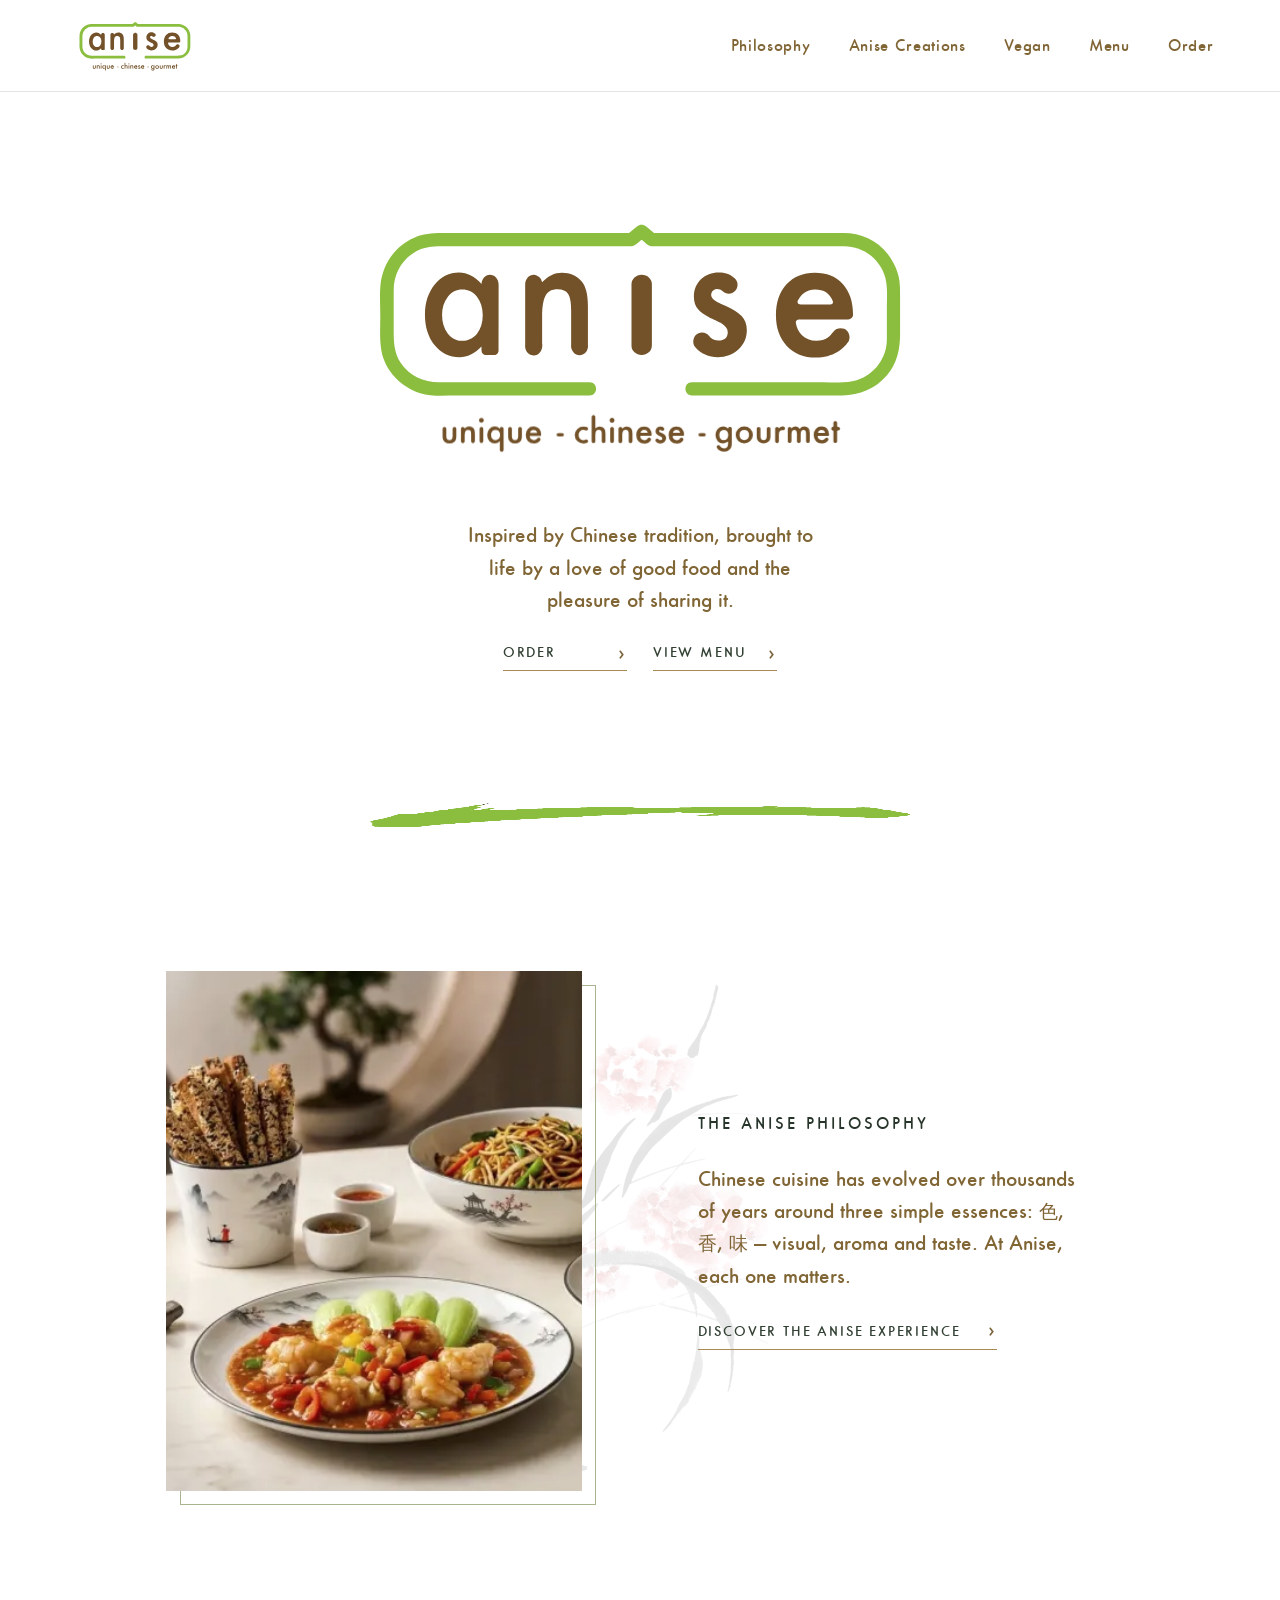
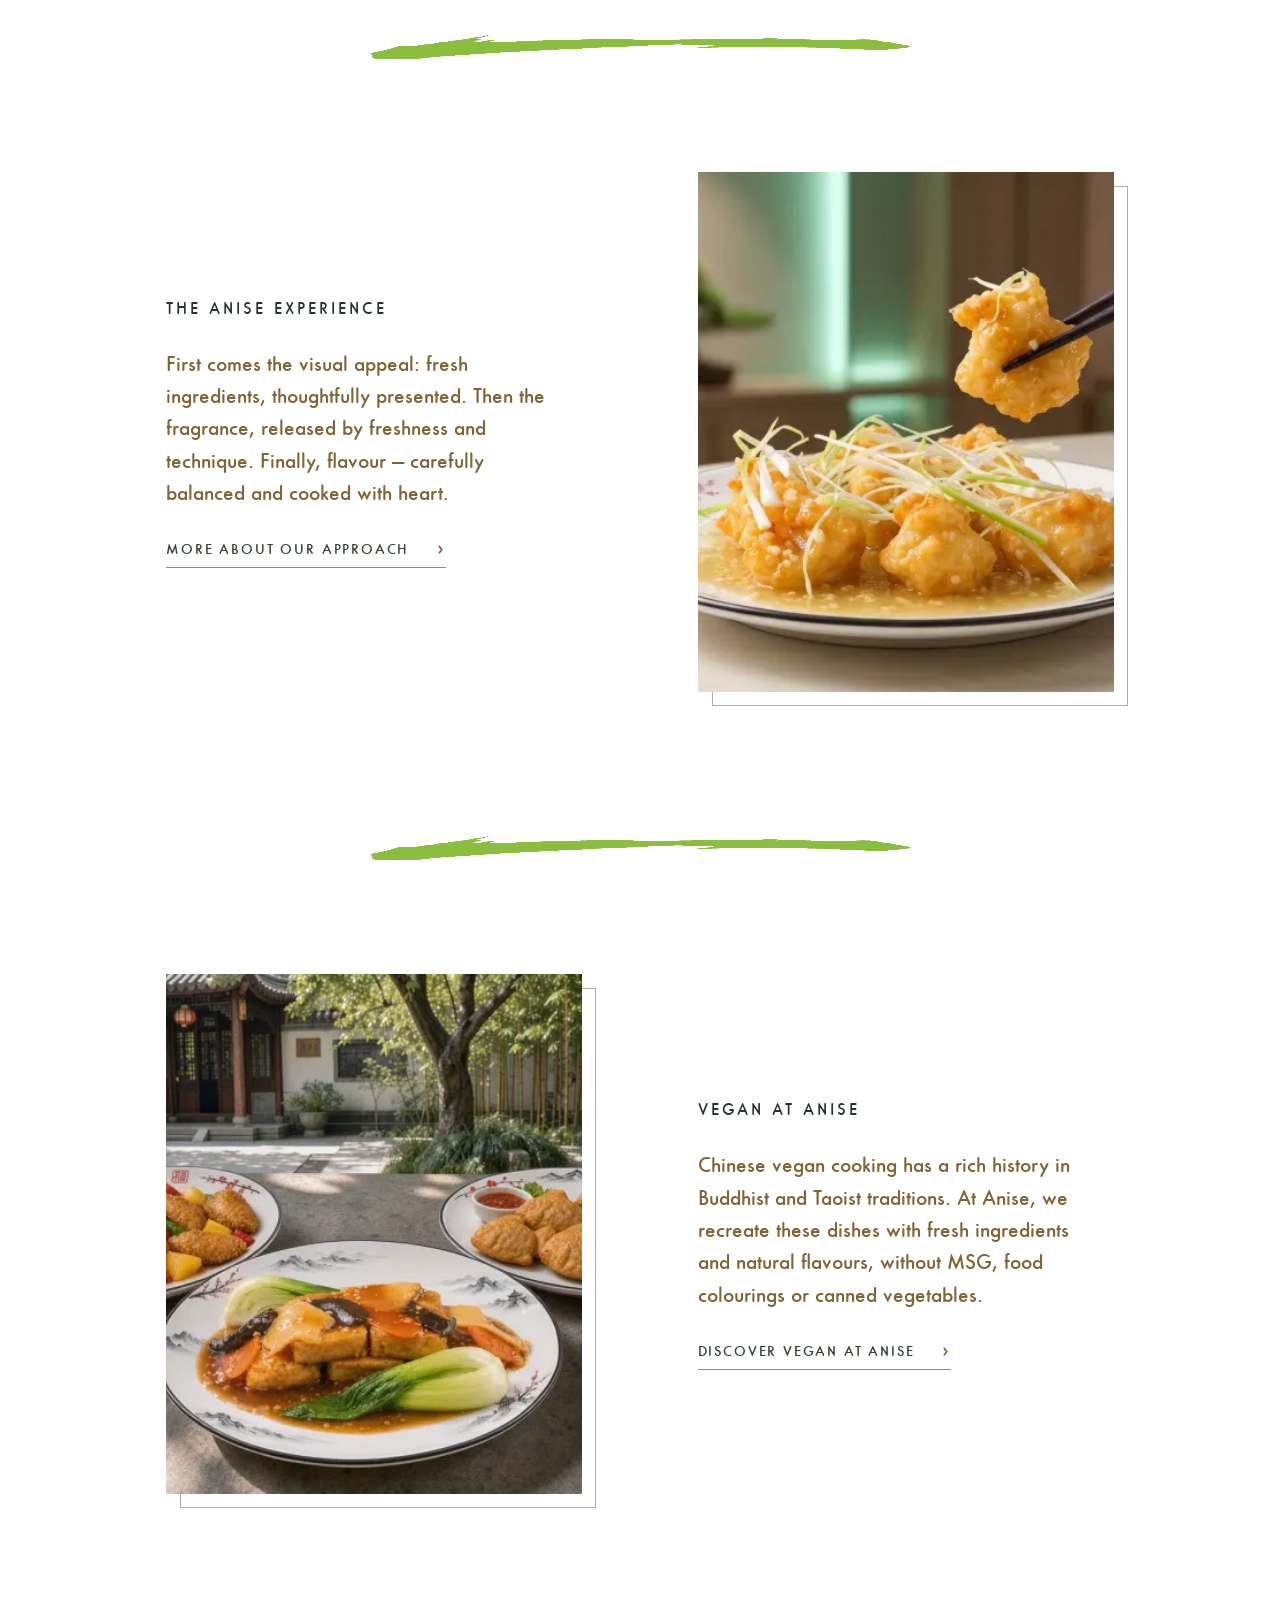
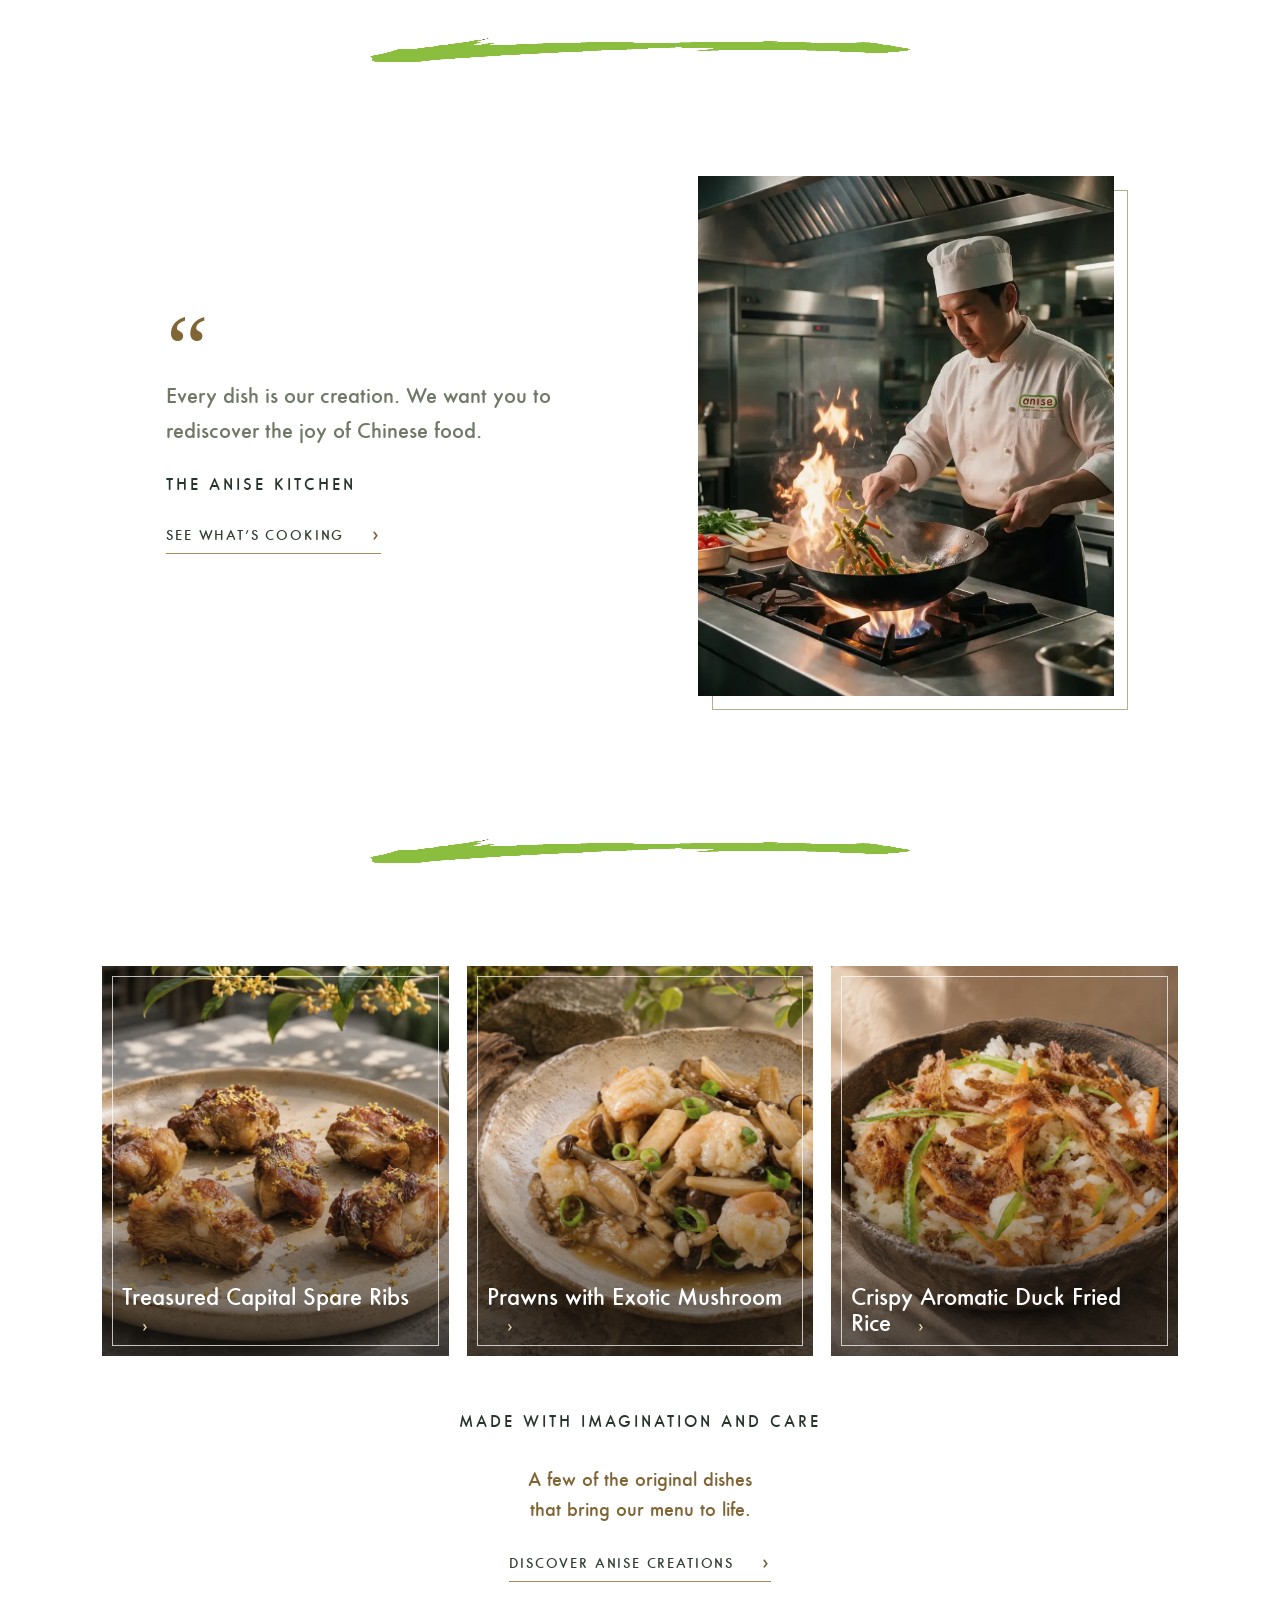
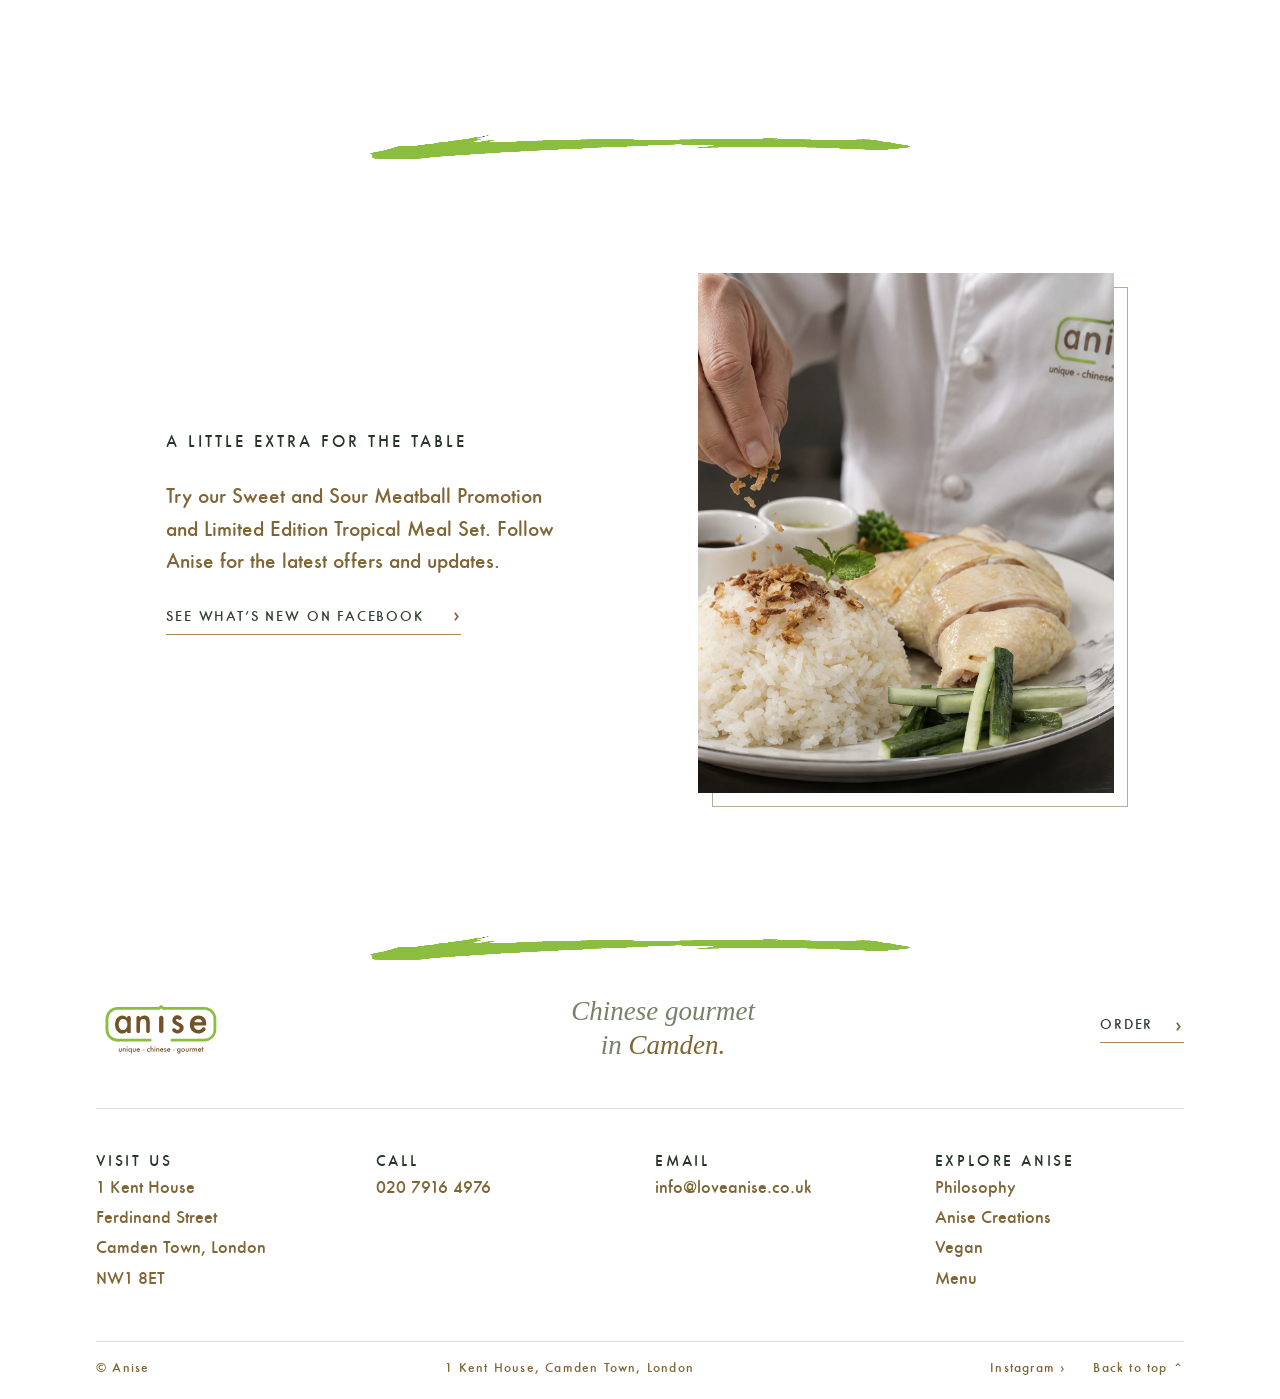
==== index.html @ 05896a27 "Merge pull request #20 from eric12810/codex/production-ftps-timeout test" ====
<!doctype html>
<html lang="en">
<head><meta charset="utf-8"><meta name="viewport" content="width=device-width, initial-scale=1"><meta name="theme-color" content="#f4f1e9"><title>Anise Chinese Gourmet | Chinese Takeaway & Delivery in Camden</title><meta name="description" content="Discover thoughtful Chinese cooking at Anise in Camden. Explore our menu, including vegan dishes, for takeaway and delivery."><meta name="robots" content="index, follow"><link rel="canonical" href="https://www.loveanise.co.uk/"><meta property="og:type" content="website"><meta property="og:title" content="Anise Chinese Gourmet | Camden"><meta property="og:description" content="Thoughtful Chinese cooking, made with the best sourced produce."><meta property="og:url" content="https://www.loveanise.co.uk/"><meta name="twitter:card" content="summary"><script type="application/ld+json">{"@context":"https://schema.org","@type":"Restaurant","name":"Anise Chinese Gourmet","url":"https://www.loveanise.co.uk/","servesCuisine":"Chinese","telephone":"+442079164976","email":"info@loveanise.co.uk","address":{"@type":"PostalAddress","streetAddress":"1 Kent House, Ferdinand Street","addressLocality":"London","postalCode":"NW1 8ET","addressCountry":"GB"},"hasMenu":"https://www.loveanise.co.uk/menu"}</script><link rel="preload" as="image" href="public/images/chinese-plum.webp" fetchpriority="high"><link rel="preload" as="font" type="font/woff2" href="public/fonts/station-webfont.woff2" crossorigin><link rel="stylesheet" href="styles.css?v=home-creations-station1"></head>
<body class="home-page">
  <a class="skip-link" href="#main-content">Skip to content</a>
  <header class="site-header"><a class="brand" href="#main-content" aria-label="Anise home"><img width="595" height="266" src="public/images/anise-logo.svg?v=safari20261105" alt="Anise"></a><button class="menu-toggle" aria-expanded="false" aria-controls="site-nav" aria-label="Open menu"><span></span><span></span><span class="sr-only">Toggle menu</span></button><nav id="site-nav" class="site-nav" aria-label="Main navigation"><a href="philosophy">Philosophy</a><a href="creations">Anise Creations</a><a href="vegan">Vegan</a><a href="menu">Menu</a><a href="order">Order</a></nav></header>
  <main id="main-content">
    <section class="hero" aria-labelledby="hero-title"><div class="hero-copy"><svg class="hero-mark" role="img" aria-label="Anise" xmlns="http://www.w3.org/2000/svg" xmlns:xlink="http://www.w3.org/1999/xlink" version="1.1" id="Layer_1" x="0px" y="0px" viewBox="-3 278.9 595 266" enable-background="new -3 278.9 595 266" xml:space="preserve">
<style type="text/css">.hero-band-reveal{opacity:0;stroke-dasharray:1000 1000;stroke-dashoffset:1000;animation:anise-band-reveal 3.4s cubic-bezier(.45,.05,.25,1) .2s forwards,anise-band-visible .12s linear .34s forwards}@keyframes anise-band-reveal{to{stroke-dashoffset:0}}@keyframes anise-band-visible{to{opacity:1}}.hero-tagline{opacity:0;animation:anise-tagline-in .8s ease 3.65s forwards}@keyframes anise-tagline-in{to{opacity:1}}@media(prefers-reduced-motion:reduce){.hero-band-reveal{opacity:1;stroke-dashoffset:0;animation:none}.hero-tagline{opacity:1;animation:none}}</style><g>
	<path fill="#735229" d="M119.1,433.1c-1.3,0-2.4-0.5-3.3-1.4c-0.9-0.9-1.4-2.1-1.5-3.5v-4.7c-7.8,8.1-16.1,12.1-25,12.1   c-11.3,0-20.7-4.5-28-13.6c-7.4-9.2-11.1-20.8-11.1-34.7c0-13.6,3.7-25,11.1-34.1c7.2-9.1,16.4-13.6,27.5-13.6   c9.4,0,17.9,4.4,25.5,13.1c0-1.4,0.3-2.8,0.8-4.1c0.5-1.3,1.2-2.4,2-3.4c0.8-1,1.8-1.7,3-2.3c1.1-0.6,2.4-0.8,3.7-0.8   c1.3,0,2.6,0.3,3.8,0.8s2.2,1.3,3.1,2.3c0.9,1,1.6,2.1,2.1,3.4c0.5,1.3,0.8,2.6,0.8,4.1c0,0.1,0,0.2,0,0.3c0,0.1,0,0.1,0,0.2h0.1   l-0.1,74.6c0,1.4-0.5,2.7-1.4,3.7c-0.9,1-2.1,1.5-3.4,1.5H119.1z M109.2,408.9c4.3-5.7,6.5-12.7,6.5-21c0-8.5-2.2-15.5-6.5-21   c-4.3-5.4-10-8.1-16.9-8.1c-6.4,0-11.8,2.7-16.1,8.1c-4.4,5.6-6.6,12.5-6.6,20.6c0,8.6,2.1,15.6,6.4,21.1c4.4,5.6,9.8,8.4,16.2,8.4   C99.2,416.9,104.8,414.3,109.2,408.9z"/>
	<path fill="#735229" d="M235,422.5c0,0.1,0,0.3,0,0.4c0,0.2,0,0.3,0,0.4c-0.1,1.4-0.4,2.8-0.9,4c-0.5,1.2-1.2,2.3-2.1,3.2   c-0.9,0.9-1.9,1.6-3,2.1c-1.1,0.5-2.3,0.8-3.6,0.8c-1.3,0-2.6-0.3-3.7-0.8c-1.1-0.6-2.2-1.3-3-2.3c-0.9-1-1.6-2.1-2.1-3.4   c-0.5-1.3-0.8-2.7-0.8-4.2c0-0.6,0-1,0.1-1.3v-38.9c0-9-1.1-15.3-3.4-18.7c-2.3-3.6-6.3-5.3-12-5.3c-6.4,0-10.9,2.3-13.5,7   c-2.6,4.5-4,12.5-4,23.9v30.6c0.1,0.4,0.2,0.8,0.2,1.2s0,0.8,0,1.3c0,1.5-0.3,2.9-0.8,4.3c-0.5,1.3-1.2,2.5-2,3.5   c-0.8,1-1.8,1.8-3,2.4c-1.2,0.6-2.4,0.9-3.8,0.9c-1.3,0-2.6-0.3-3.8-0.8c-1.2-0.6-2.3-1.3-3.2-2.3c-0.9-1-1.6-2.1-2.1-3.5   c-0.5-1.3-0.8-2.7-0.8-4.2c0-0.7,0-1.2,0.1-1.5v-68.4c0-1.5,0.3-2.9,0.8-4.2c0.5-1.3,1.2-2.5,2.1-3.5c0.9-1,1.9-1.8,3.1-2.3   c1.2-0.6,2.4-0.8,3.8-0.8c1.1,0,2.2,0.2,3.2,0.7c1,0.4,2,1,2.8,1.8c0.8,0.7,1.6,1.7,2.1,2.7c0.6,1.1,1,2.2,1.2,3.4   c6.7-7.3,14.2-11,22.6-11c9.6,0,17,3.4,22.4,10.1c4.7,5.6,7,14.9,7,27.8V422.5z"/>
	<path fill="#735229" d="M295.8,342c1.6,0,3.2,0.3,4.6,0.8s2.6,1.3,3.6,2.3c1,1,1.8,2.1,2.5,3.4c0.6,1.3,0.9,2.6,0.9,4.1v0.3v69.5   c-0.1,0.1-0.1,0.2-0.1,0.3c0,1.4-0.3,2.8-0.9,4c-0.6,1.2-1.4,2.3-2.5,3.3c-1,0.9-2.2,1.7-3.6,2.2c-1.4,0.6-2.9,0.8-4.5,0.8   c-1.6,0-3.1-0.3-4.5-0.8s-2.6-1.3-3.6-2.2c-1-0.9-1.8-2-2.5-3.3c-0.6-1.3-0.9-2.6-0.9-4.1v-1.1v-68.6v-0.3c0-1.4,0.3-2.8,0.9-4.1   c0.6-1.3,1.4-2.4,2.5-3.4c1-1,2.2-1.7,3.6-2.3S294.2,342,295.8,342z"/>
	<path fill="#735229" d="M409.1,388.9c3.9,4,5.9,9.4,5.9,16.2c0,8.8-3.3,16.1-9.9,22c-6.3,5.6-13.9,8.4-22.8,8.4   c-10.7,0-19.3-3.8-25.9-11.5h0.1c-1.5-1.7-2.2-3.8-2.2-6.4c0-1.4,0.3-2.7,0.8-3.9c0.5-1.2,1.2-2.3,2.1-3.2c0.9-0.9,1.9-1.6,3.1-2.1   c1.2-0.5,2.5-0.8,4-0.8c1.6,0,3.1,0.4,4.5,1.1c1.4,0.7,2.6,1.7,3.5,2.9v-0.1c0.6,0.8,1,1.3,1.4,1.6c1.2,1.1,2.6,2,4.1,2.6   c1.5,0.6,3.1,0.9,4.9,0.9c7.1,0,10.7-3.2,10.7-9.7c0-3.7-2.7-7.2-8.1-10.4c-1.1-0.5-2.1-1-3.2-1.5c-1.1-0.5-2.1-1.1-3.2-1.6   c-1.1-0.5-2.1-1-3.1-1.5c-1-0.5-2.1-1-3.2-1.5c-6.2-3.1-10.5-6.1-12.8-9.1c-3.2-3.7-4.8-8.6-4.8-14.6c0-7.9,2.7-14.4,8-19.6   c5.5-5.1,12.2-7.7,20.1-7.7c3.5,0,6.7,0.5,9.7,1.6c3,1.1,5.7,2.7,8,4.9c1.1,0.9,2,2,2.7,3.3c0.7,1.3,1,2.8,1,4.3   c0,1.4-0.3,2.8-0.8,4c-0.5,1.2-1.2,2.3-2.1,3.1c-0.9,0.9-1.9,1.6-3.1,2.1c-1.2,0.5-2.5,0.8-3.9,0.8c-1.4,0-2.6-0.2-3.8-0.7   c-1.2-0.5-2.2-1.1-3.1-2c-1.9-1.7-4-2.5-6.3-2.5c-1.8,0-3.4,0.6-4.8,1.9c-1.3,1.2-2,2.9-2,4.9c0,3.6,4,7.1,12,10.4   c5.6,2.4,10.2,4.7,13.9,6.9C404.2,384.8,407.1,386.9,409.1,388.9z"/>
	<path fill="#735229" d="M527.5,421.4c-3,3.2-6.3,6-9.9,8.3c-3.5,2.1-7.3,3.6-11.3,4.7c-4,1-8.4,1.5-13.2,1.5   c-13.6,0-24.6-4.4-32.8-13.2c-8.2-8.7-12.3-20.3-12.3-34.9c0-14.4,4-26,12-34.9c8-8.8,18.7-13.2,32-13.2c6.8,0,12.8,1,18,3.1   c5.2,2.1,9.8,5.3,13.7,9.7c7.8,8.5,11.7,20.2,11.7,35.1c-0.1,1.4-0.7,2.6-1.7,3.6c-1,1-2.3,1.5-3.7,1.5h-55.1c-0.2,0-0.7,0-1.2,0.1   c-0.6,0.1-1.1,0.2-1.6,0.5c-0.5,0.3-0.9,0.7-1.3,1.3c-0.3,0.6-0.4,1.4-0.2,2.5c1,5.4,3.2,9.9,6.6,13.4c4.4,4.4,9.9,6.5,16.6,6.5   c5.2,0,9.6-1.2,13.1-3.7c0.9-0.7,1.9-1.6,2.9-2.7c1-1.1,2.1-2.4,3.3-3.8c0.9-1.3,2.1-2.3,3.6-3.1c1.5-0.7,3-1.1,4.6-1.1   c1.4,0,2.8,0.3,4,0.8c1.2,0.5,2.3,1.3,3.2,2.2c0.9,0.9,1.6,2,2.1,3.3c0.5,1.2,0.8,2.6,0.8,3.9c0,2.4-0.7,4.6-2.2,6.4   c-0.1,0.1-0.1,0.2-0.2,0.2c-0.1,0-0.1,0.1-0.2,0.1L527.5,421.4z M472.8,371.4c-0.1,0.3-0.2,0.7-0.3,1.2c-0.1,0.5,0,0.9,0.2,1.4   c0.2,0.4,0.5,0.8,1.1,1.2c0.5,0.3,1.4,0.5,2.5,0.5h0.3h33c0.9-0.1,1.5-0.3,2-0.6c0.4-0.3,0.7-0.7,0.9-1.1c0.2-0.4,0.2-0.8,0.1-1.2   c-0.1-0.4-0.1-0.8-0.2-1.1c-3.5-8.6-10.1-12.9-19.9-12.9c-2.7,0-5.1,0.4-7.2,1.2c-2.2,0.7-4.3,1.9-6.2,3.4   c-0.9,0.7-1.8,1.5-2.6,2.4c-0.8,0.8-1.5,1.8-2.1,2.8c-0.3,0.5-0.6,1-0.8,1.4C473.3,370.4,473.1,370.9,472.8,371.4z"/>
</g>
<g>
	<g>
		<defs><mask id="hero-band-reveal-mask"><path class="hero-band-reveal" fill="none" stroke="white" stroke-width="36" stroke-linecap="round" stroke-linejoin="round" pathLength="1000" d="M236.9,463.8c-42.6,0-85.2,0-127.8,0c-14.4,0-28.7,0-43.1,0c-17.4,0-33.3-6.9-43.2-21.8    c-8.4-12.5-8-26.2-8-40.6c0-13.9,0-27.8,0-41.7c0-18.5,9-34.8,25.1-44c8.9-5.1,18.6-6,28.6-6c23.6,0,47.1,0,70.7,0    c48.3,0,96.7,0,145,0c3.6,0,6.6-3.3,9.2-5.4c2.5-2.1,5.1-4.2,7.6-6.3c-3.5,0-7.1,0-10.6,0c2.1,1.7,4.1,3.4,6.2,5.1    c2.4,2,5.6,5.5,8.7,6.4c1.7,0.5,3.6,0.3,5.3,0.3c8.3,0,16.6,0,25,0c30.2,0,60.5,0,90.7,0c27.8,0,55.5,0,83.3,0    c5.2,0,10.5,0,15.7,0c19.5,0,37.8,12.2,45,30.5c4.9,12.2,3.4,26.3,3.4,39.2c0,12,0,24,0,36c0,21.1-14.2,39.9-34.2,46.2    c-11.8,3.7-25.9,2.1-38.1,2.1c-48,0-96,0-144,0c-1.6,0-3.1,0-4.7,0"/></mask></defs><path fill="#8BBE3F" mask="url(#hero-band-reveal-mask)" d="M236.9,463.8c-42.6,0-85.2,0-127.8,0c-14.4,0-28.7,0-43.1,0c-17.4,0-33.3-6.9-43.2-21.8    c-8.4-12.5-8-26.2-8-40.6c0-13.9,0-27.8,0-41.7c0-18.5,9-34.8,25.1-44c8.9-5.1,18.6-6,28.6-6c23.6,0,47.1,0,70.7,0    c48.3,0,96.7,0,145,0c3.6,0,6.6-3.3,9.2-5.4c2.5-2.1,5.1-4.2,7.6-6.3c-3.5,0-7.1,0-10.6,0c2.1,1.7,4.1,3.4,6.2,5.1    c2.4,2,5.6,5.5,8.7,6.4c1.7,0.5,3.6,0.3,5.3,0.3c8.3,0,16.6,0,25,0c30.2,0,60.5,0,90.7,0c27.8,0,55.5,0,83.3,0    c5.2,0,10.5,0,15.7,0c19.5,0,37.8,12.2,45,30.5c4.9,12.2,3.4,26.3,3.4,39.2c0,12,0,24,0,36c0,21.1-14.2,39.9-34.2,46.2    c-11.8,3.7-25.9,2.1-38.1,2.1c-48,0-96,0-144,0c-1.6,0-3.1,0-4.7,0c-9.7,0-9.7,15,0,15c42.8,0,85.6,0,128.4,0    c14.1,0,28.1,0,42.2,0c19.4,0,37.6-7.5,50.3-22.4c11.6-13.6,15.1-29.8,15.1-47.2c0-14.7,0-29.4,0-44c0-5.3,0-10.6-0.7-15.9    c-1.6-11.6-6.5-21.8-13.6-31c-11.6-15-30.7-23.4-49.5-23.4c-18.6,0-37.2,0-55.8,0c-53.2,0-106.5,0-159.7,0c-0.7,0-1.4,0-2.1,0    c1.8,0.7,3.5,1.5,5.3,2.2c-3.9-3.2-7.7-6.4-11.6-9.6c-3.4-2.8-7.2-2.8-10.6,0c-3.9,3.2-7.7,6.4-11.6,9.6c1.8-0.7,3.5-1.5,5.3-2.2    c-48,0-96.1,0-144.1,0c-23.8,0-47.5,0-71.3,0c-10.6,0-20.7,1-30.6,5.2c-21.6,9.2-35.6,29.6-38.2,52.6c-1.3,12-0.3,24.6-0.3,36.7    c0,12.9-1,26.4,1.3,39.1c4.2,22.7,22.3,41,43.9,47.8c12.7,4,27.1,2.6,40.2,2.6c48.4,0,96.8,0,145.2,0c2.2,0,4.3,0,6.5,0    C246.6,478.8,246.6,463.8,236.9,463.8L236.9,463.8z"/>
	</g>
</g>
<g class="hero-tagline" transform="matrix(1 0 0 1 218.2583 532.7587)" fill="#735229"><path d="M93 483Q93 701 248 852Q402 1003 628 1003Q732 1003 828 967Q859 956 879.5 929.0Q900 902 900 866Q900 844 891.5 824.5Q883 805 869.0 790.5Q855 776 835.5 767.5Q816 759 794 759Q768 759 744 772Q689 798 621 798Q493 798 409 711Q325 621 325 486Q325 347 406 260Q490 173 617 173Q692 173 751 204Q773 214 796 214Q818 214 837.0 205.5Q856 197 870.0 182.5Q884 168 892.0 149.0Q900 130 900 108Q900 73 879.5 46.0Q859 19 827 9Q726 -30 627 -30Q400 -30 246 117Q93 265 93 483Z" transform="translate(0.0000000 0) scale(0.018684912 -0.018684912)"/><path d="M140 108V109V110V111V112V1572Q140 1572 140 1577Q140 1600 149.0 1620.5Q158 1641 173.0 1656.5Q188 1672 208.5 1681.0Q229 1690 252 1690Q276 1690 296.5 1681.0Q317 1672 332.0 1657.0Q347 1642 356.0 1621.5Q365 1601 365 1577V893Q485 1001 630 1001Q795 1001 894 894Q978 801 978 596V125Q979 122 979 120L978 111Q978 87 969.5 66.5Q961 46 946.0 31.0Q931 16 910.5 7.0Q890 -2 866 -2Q843 -2 822.5 7.0Q802 16 786.5 31.0Q771 46 762.0 66.5Q753 87 753 111V112V117V575Q753 692 712 744Q670 798 578 798Q460 798 412 724Q365 652 365 470V124Q365 120 365.5 117.0Q366 114 366 111Q366 87 357.0 66.5Q348 46 332.5 31.0Q317 16 296.5 7.0Q276 -2 253 -2Q230 -2 209.5 6.5Q189 15 173.5 30.0Q158 45 149.0 65.0Q140 85 140 108Z" transform="translate(18.2364742 0) scale(0.018684912 -0.018684912)"/><path d="M108 1379Q108 1437 152 1481Q195 1524 255 1524Q314 1524 359 1481Q402 1439 402 1378Q402 1317 359 1274Q317 1231 256 1231Q194 1231 152 1274Q108 1318 108 1379ZM144 113V125V859V862Q144 885 153.0 905.5Q162 926 177.0 941.5Q192 957 212.5 966.0Q233 975 256 975Q280 975 300.5 966.0Q321 957 336.0 941.5Q351 926 360.0 905.5Q369 885 369 862V859V115Q368 114 368 112Q368 89 359.0 69.0Q350 49 335.0 34.0Q320 19 299.5 10.0Q279 1 256 1Q233 1 212.5 10.0Q192 19 177.0 34.0Q162 49 153.0 69.5Q144 90 144 113Z" transform="translate(39.2196305 0) scale(0.018684912 -0.018684912)"/><path d="M136 111Q136 122 137 127V859Q137 883 146.0 904.0Q155 925 171.0 941.0Q187 957 208.0 966.0Q229 975 253 975Q273 975 291.5 968.0Q310 961 325.0 949.0Q340 937 350.5 920.0Q361 903 365 884Q484 1002 634 1002Q805 1002 900 894Q983 804 983 596V114Q983 112 982.5 109.5Q982 107 982 105Q981 82 971.5 62.5Q962 43 946.5 28.5Q931 14 911.0 5.5Q891 -3 868 -3Q844 -3 823.5 6.0Q803 15 787.5 30.5Q772 46 763.0 66.5Q754 87 754 111Q754 120 755 125V541Q755 686 715 741Q674 798 572 798Q458 798 412 723Q365 650 365 467V139Q367 132 367.0 126.5Q367 121 367 113Q367 89 358.0 67.5Q349 46 334.0 30.0Q319 14 298.0 4.5Q277 -5 253 -5Q229 -5 207.5 4.0Q186 13 170.0 29.0Q154 45 145.0 66.0Q136 87 136 111Z" transform="translate(48.7489357 0) scale(0.018684912 -0.018684912)"/><path d="M92 485Q92 716 220 859Q348 1000 563 1000Q672 1000 756.0 966.5Q840 933 903 863Q1028 727 1028 487Q1026 464 1009.5 448.0Q993 432 970 432H380Q376 432 367.0 431.0Q358 430 349.5 425.5Q341 421 336.0 411.5Q331 402 334 385Q350 298 405 242Q475 172 583 172Q667 172 723 212Q738 223 754.5 240.5Q771 258 790 281Q805 302 828.5 314.0Q852 326 878 326Q901 326 921.0 317.5Q941 309 955.5 294.0Q970 279 978.5 259.0Q987 239 987 217Q987 178 963 148Q962 146 961.0 145.5Q960 145 959 144L943 125Q895 73 837 36Q781 3 716 -14Q652 -30 575 -30Q356 -30 224 111Q92 250 92 485ZM355 645Q355 639 357 634Q360 627 368.5 621.5Q377 616 395 616H398H751Q765 617 772 622Q780 628 782 634Q784 639 783 644Q783 646 783 648Q782 654 781 659Q725 797 568 797Q524 797 491 784Q455 772 425 748Q410 736 397.5 722.5Q385 709 375 692Q370 684 366.0 676.5Q362 669 358 661Q355 653 355 645Z" transform="translate(69.7320920 0) scale(0.018684912 -0.018684912)"/><path d="M121 165Q121 187 129.5 207.0Q138 227 152.0 241.0Q166 255 185.5 263.5Q205 272 228 272Q254 272 276.5 260.5Q299 249 314 229V230Q323 217 329 213Q349 195 372.5 185.0Q396 175 425 175Q539 175 539 279Q539 339 452 390Q435 398 418.0 406.5Q401 415 384 424Q367 432 350.5 440.0Q334 448 316 456Q216 505 179 553Q128 613 128 709Q128 836 214 919Q303 1001 429 1001Q485 1001 533.0 983.5Q581 966 619 931Q637 917 648.0 895.5Q659 874 659 849Q659 826 650.5 806.5Q642 787 628.0 773.0Q614 759 594.5 750.5Q575 742 553 742Q531 742 512.0 749.5Q493 757 479 771Q449 798 412 798Q383 798 361 778Q340 758 340 726Q340 668 468 615Q558 577 617.0 541.0Q676 505 708 473Q771 408 771 300Q771 159 665 64Q564 -26 421 -26Q249 -26 144 97H145Q121 124 121 165Z" transform="translate(90.9020974 0) scale(0.018684912 -0.018684912)"/><path d="M92 485Q92 716 220 859Q348 1000 563 1000Q672 1000 756.0 966.5Q840 933 903 863Q1028 727 1028 487Q1026 464 1009.5 448.0Q993 432 970 432H380Q376 432 367.0 431.0Q358 430 349.5 425.5Q341 421 336.0 411.5Q331 402 334 385Q350 298 405 242Q475 172 583 172Q667 172 723 212Q738 223 754.5 240.5Q771 258 790 281Q805 302 828.5 314.0Q852 326 878 326Q901 326 921.0 317.5Q941 309 955.5 294.0Q970 279 978.5 259.0Q987 239 987 217Q987 178 963 148Q962 146 961.0 145.5Q960 145 959 144L943 125Q895 73 837 36Q781 3 716 -14Q652 -30 575 -30Q356 -30 224 111Q92 250 92 485ZM355 645Q355 639 357 634Q360 627 368.5 621.5Q377 616 395 616H398H751Q765 617 772 622Q780 628 782 634Q784 639 783 644Q783 646 783 648Q782 654 781 659Q725 797 568 797Q524 797 491 784Q455 772 425 748Q410 736 397.5 722.5Q385 709 375 692Q370 684 366.0 676.5Q362 669 358 661Q355 653 355 645Z" transform="translate(106.4292594 0) scale(0.018684912 -0.018684912)"/></g><g class="hero-tagline" transform="matrix(1 0 0 1 377.6748 532.7601)" fill="#735229"><path d="M96 482Q96 693 215 844Q343 1002 553 1002Q736 1002 859 864Q859 887 868.0 907.5Q877 928 892.5 943.0Q908 958 928.5 966.5Q949 975 972 975Q995 975 1015.5 966.5Q1036 958 1051.0 943.0Q1066 928 1074.5 907.5Q1083 887 1083 864Q1083 862 1083.5 860.5Q1084 859 1084 858V23Q1084 -12 1082.5 -42.0Q1081 -72 1079 -98Q1074 -151 1067 -191Q1041 -301 973 -380Q841 -532 610 -532Q414 -532 289 -426Q221 -370 183 -291Q170 -265 170 -238Q170 -215 179.0 -194.5Q188 -174 203.0 -159.0Q218 -144 238.5 -135.0Q259 -126 282 -126Q319 -126 347.5 -147.5Q376 -169 387 -203Q392 -213 397.0 -221.5Q402 -230 408 -238Q477 -328 612 -328Q859 -328 859 -26V51Q859 51 858 52Q858 73 849.5 76.5Q841 80 830 76Q818 72 802 59H801Q688 -27 549 -27Q350 -27 224 117Q96 263 96 482ZM327 484Q327 352 394 267Q467 174 596 174Q724 174 800 268Q869 352 869 486Q869 626 793 711Q715 798 596 798Q467 798 394 704Q327 619 327 484Z" transform="translate(0.0000000 0) scale(0.018684912 -0.018684912)"/><path d="M96 494Q96 705 247.0 853.0Q398 1001 615 1001Q833 1001 985 852Q1135 703 1135 486Q1135 267 984 119Q832 -28 611 -28Q392 -28 244 122Q96 270 96 494ZM326 490Q326 344 404 259Q484 173 615 173Q747 173 826.0 258.0Q905 343 905 485Q905 627 826 712Q746 798 615 798Q486 798 406.0 712.0Q326 626 326 490Z" transform="translate(22.9077022 0) scale(0.018684912 -0.018684912)"/><path d="M141 411V862V863Q141 886 150.0 906.5Q159 927 174.0 942.0Q189 957 209.5 966.0Q230 975 254 975Q277 975 297.5 966.0Q318 957 333.0 942.0Q348 927 357.0 906.5Q366 886 366 863V862V417Q366 174 557 174Q748 174 748 417V862Q748 885 757.0 905.5Q766 926 781.0 941.5Q796 957 816.5 966.0Q837 975 860 975Q884 975 904.5 966.0Q925 957 940.0 941.5Q955 926 964.0 905.5Q973 885 973 862V854V411Q973 296 944 209Q916 133 847 72Q733 -27 557 -27Q382 -27 268 72Q233 103 208.0 137.0Q183 171 169 209Q141 277 141 411Z" transform="translate(45.9088291 0) scale(0.018684912 -0.018684912)"/><path d="M141 108V109V856V858Q141 882 150.0 902.5Q159 923 174.5 938.5Q190 954 211.0 963.0Q232 972 256 972Q296 972 327.0 947.5Q358 923 366 885H367Q429 950 477 974Q526 999 594 999Q603 999 612.5 999.0Q622 999 632 997Q654 995 673.0 986.0Q692 977 706.5 961.5Q721 946 729.0 926.0Q737 906 737 884Q737 861 728.0 840.5Q719 820 704.0 804.5Q689 789 668.5 780.0Q648 771 625 771Q617 771 609.5 772.0Q602 773 594 775L592 776Q581 779 572.0 780.0Q563 781 552 781Q367 781 367 502V124Q368 119 368 108Q368 85 359.0 64.5Q350 44 334.5 28.5Q319 13 298.5 4.0Q278 -5 255 -5Q231 -5 210.5 4.0Q190 13 174.5 28.5Q159 44 150.0 64.5Q141 85 141 108Z" transform="translate(66.7611910 0) scale(0.018684912 -0.018684912)"/><path d="M141 109V114V861Q141 884 150.0 904.5Q159 925 174.5 940.5Q190 956 210.5 965.0Q231 974 254 974Q297 974 328.0 949.5Q359 925 365 884L366 883Q431 951 477 975Q524 1000 600 1000Q764 1000 860 856Q966 1000 1147 1000Q1476 1000 1476 602L1475 114Q1475 109 1474 106Q1472 84 1463.0 65.0Q1454 46 1439.0 31.5Q1424 17 1404.0 9.0Q1384 1 1362 1Q1338 1 1317.5 10.0Q1297 19 1282.0 34.5Q1267 50 1258.0 70.5Q1249 91 1249 114V124V540Q1249 680 1215 738Q1180 797 1100 797Q1007 797 965 727Q923 656 923 502V114Q922 112 922 107Q921 85 911.5 65.5Q902 46 887.0 31.5Q872 17 852.0 8.5Q832 0 809 0Q786 0 765.5 9.0Q745 18 729.5 33.5Q714 49 705.0 69.5Q696 90 696 113V116V537Q696 797 547 797Q453 797 409 726Q366 656 366 502L365 116Q365 110 364 107Q363 85 354.0 65.5Q345 46 330.0 31.5Q315 17 295.0 8.5Q275 0 253 0Q230 0 209.5 8.5Q189 17 174.0 31.5Q159 46 150.0 66.0Q141 86 141 109Z" transform="translate(81.0738336 0) scale(0.018684912 -0.018684912)"/><path d="M92 485Q92 716 220 859Q348 1000 563 1000Q672 1000 756.0 966.5Q840 933 903 863Q1028 727 1028 487Q1026 464 1009.5 448.0Q993 432 970 432H380Q376 432 367.0 431.0Q358 430 349.5 425.5Q341 421 336.0 411.5Q331 402 334 385Q350 298 405 242Q475 172 583 172Q667 172 723 212Q738 223 754.5 240.5Q771 258 790 281Q805 302 828.5 314.0Q852 326 878 326Q901 326 921.0 317.5Q941 309 955.5 294.0Q970 279 978.5 259.0Q987 239 987 217Q987 178 963 148Q962 146 961.0 145.5Q960 145 959 144L943 125Q895 73 837 36Q781 3 716 -14Q652 -30 575 -30Q356 -30 224 111Q92 250 92 485ZM355 645Q355 639 357 634Q360 627 368.5 621.5Q377 616 395 616H398H751Q765 617 772 622Q780 628 782 634Q784 639 783 644Q783 646 783 648Q782 654 781 659Q725 797 568 797Q524 797 491 784Q455 772 425 748Q410 736 397.5 722.5Q385 709 375 692Q370 684 366.0 676.5Q362 669 358 661Q355 653 355 645Z" transform="translate(111.3433913 0) scale(0.018684912 -0.018684912)"/><path d="M26 869Q26 903 44.0 929.5Q62 956 91 970Q93 972 95.5 972.0Q98 972 100 973Q110 977 124 979Q138 986 147.5 999.5Q157 1013 157 1030V1217Q157 1240 166.0 1260.5Q175 1281 190.0 1296.0Q205 1311 225.5 1320.0Q246 1329 269 1329Q292 1329 312.5 1320.0Q333 1311 348.5 1296.0Q364 1281 373.0 1260.5Q382 1240 382 1217V1030Q382 1007 398.0 990.5Q414 974 437 974H450H452Q474 974 493.0 965.5Q512 957 526.0 943.0Q540 929 548.5 910.0Q557 891 557 869Q557 847 548.5 828.0Q540 809 526.0 795.0Q512 781 493.0 773.0Q474 765 452 765H448L436 764Q413 763 397.5 746.5Q382 730 382 707V113V111Q382 88 373.5 67.5Q365 47 350.0 32.0Q335 17 314.5 8.5Q294 0 270 0Q247 0 226.5 8.5Q206 17 190.5 32.0Q175 47 166.0 67.5Q157 88 157 111V115V707Q157 724 147.5 737.5Q138 751 124 759Q110 761 98 765Q96 766 94.5 766.0Q93 766 91 768Q62 781 44.0 808.0Q26 835 26 869Z" transform="translate(132.5133967 0) scale(0.018684912 -0.018684912)"/></g><g class="hero-tagline" transform="matrix(1 0 0 1 67.5454 532.7616)" fill="#735229"><path d="M141 411V862V863Q141 886 150.0 906.5Q159 927 174.0 942.0Q189 957 209.5 966.0Q230 975 254 975Q277 975 297.5 966.0Q318 957 333.0 942.0Q348 927 357.0 906.5Q366 886 366 863V862V417Q366 174 557 174Q748 174 748 417V862Q748 885 757.0 905.5Q766 926 781.0 941.5Q796 957 816.5 966.0Q837 975 860 975Q884 975 904.5 966.0Q925 957 940.0 941.5Q955 926 964.0 905.5Q973 885 973 862V854V411Q973 296 944 209Q916 133 847 72Q733 -27 557 -27Q382 -27 268 72Q233 103 208.0 137.0Q183 171 169 209Q141 277 141 411Z" transform="translate(0.0000000 0) scale(0.018684912 -0.018684912)"/><path d="M136 111Q136 122 137 127V859Q137 883 146.0 904.0Q155 925 171.0 941.0Q187 957 208.0 966.0Q229 975 253 975Q273 975 291.5 968.0Q310 961 325.0 949.0Q340 937 350.5 920.0Q361 903 365 884Q484 1002 634 1002Q805 1002 900 894Q983 804 983 596V114Q983 112 982.5 109.5Q982 107 982 105Q981 82 971.5 62.5Q962 43 946.5 28.5Q931 14 911.0 5.5Q891 -3 868 -3Q844 -3 823.5 6.0Q803 15 787.5 30.5Q772 46 763.0 66.5Q754 87 754 111Q754 120 755 125V541Q755 686 715 741Q674 798 572 798Q458 798 412 723Q365 650 365 467V139Q367 132 367.0 126.5Q367 121 367 113Q367 89 358.0 67.5Q349 46 334.0 30.0Q319 14 298.0 4.5Q277 -5 253 -5Q229 -5 207.5 4.0Q186 13 170.0 29.0Q154 45 145.0 66.0Q136 87 136 111Z" transform="translate(20.8523619 0) scale(0.018684912 -0.018684912)"/><path d="M108 1379Q108 1437 152 1481Q195 1524 255 1524Q314 1524 359 1481Q402 1439 402 1378Q402 1317 359 1274Q317 1231 256 1231Q194 1231 152 1274Q108 1318 108 1379ZM144 113V125V859V862Q144 885 153.0 905.5Q162 926 177.0 941.5Q192 957 212.5 966.0Q233 975 256 975Q280 975 300.5 966.0Q321 957 336.0 941.5Q351 926 360.0 905.5Q369 885 369 862V859V115Q368 114 368 112Q368 89 359.0 69.0Q350 49 335.0 34.0Q320 19 299.5 10.0Q279 1 256 1Q233 1 212.5 10.0Q192 19 177.0 34.0Q162 49 153.0 69.5Q144 90 144 113Z" transform="translate(41.8355182 0) scale(0.018684912 -0.018684912)"/><path d="M98 485Q98 706 229 857Q362 1005 561 1005Q729 1005 863 871Q865 893 874.5 912.5Q884 932 899.5 946.0Q915 960 934.5 968.5Q954 977 977 977Q1000 977 1020.5 968.0Q1041 959 1056.5 944.0Q1072 929 1081.0 908.5Q1090 888 1090 864V861V-415Q1090 -415 1091 -417Q1091 -441 1082.0 -461.5Q1073 -482 1057.5 -497.5Q1042 -513 1021.5 -522.0Q1001 -531 977 -531Q953 -531 932.5 -522.0Q912 -513 896.5 -498.0Q881 -483 872.0 -462.5Q863 -442 863 -418V-408V111Q729 -27 556 -27Q360 -27 229 119Q98 265 98 485ZM330 495Q330 352 406 266Q481 175 599 175Q723 175 801 261Q879 348 879 488Q879 623 802 714Q725 801 601 801Q485 801 407 713Q330 626 330 495Z" transform="translate(51.3648234 0) scale(0.018684912 -0.018684912)"/><path d="M141 411V862V863Q141 886 150.0 906.5Q159 927 174.0 942.0Q189 957 209.5 966.0Q230 975 254 975Q277 975 297.5 966.0Q318 957 333.0 942.0Q348 927 357.0 906.5Q366 886 366 863V862V417Q366 174 557 174Q748 174 748 417V862Q748 885 757.0 905.5Q766 926 781.0 941.5Q796 957 816.5 966.0Q837 975 860 975Q884 975 904.5 966.0Q925 957 940.0 941.5Q955 926 964.0 905.5Q973 885 973 862V854V411Q973 296 944 209Q916 133 847 72Q733 -27 557 -27Q382 -27 268 72Q233 103 208.0 137.0Q183 171 169 209Q141 277 141 411Z" transform="translate(74.3098955 0) scale(0.018684912 -0.018684912)"/><path d="M92 485Q92 716 220 859Q348 1000 563 1000Q672 1000 756.0 966.5Q840 933 903 863Q1028 727 1028 487Q1026 464 1009.5 448.0Q993 432 970 432H380Q376 432 367.0 431.0Q358 430 349.5 425.5Q341 421 336.0 411.5Q331 402 334 385Q350 298 405 242Q475 172 583 172Q667 172 723 212Q738 223 754.5 240.5Q771 258 790 281Q805 302 828.5 314.0Q852 326 878 326Q901 326 921.0 317.5Q941 309 955.5 294.0Q970 279 978.5 259.0Q987 239 987 217Q987 178 963 148Q962 146 961.0 145.5Q960 145 959 144L943 125Q895 73 837 36Q781 3 716 -14Q652 -30 575 -30Q356 -30 224 111Q92 250 92 485ZM355 645Q355 639 357 634Q360 627 368.5 621.5Q377 616 395 616H398H751Q765 617 772 622Q780 628 782 634Q784 639 783 644Q783 646 783 648Q782 654 781 659Q725 797 568 797Q524 797 491 784Q455 772 425 748Q410 736 397.5 722.5Q385 709 375 692Q370 684 366.0 676.5Q362 669 358 661Q355 653 355 645Z" transform="translate(95.1622574 0) scale(0.018684912 -0.018684912)"/></g><g class="hero-tagline" transform="matrix(1 0 0 1 360.0938 532.7601)" fill="#735229"><path d="M3 494Q3 535 31.0 563.0Q59 591 99 591H100V592H341Q342 592 342.5 591.5Q343 591 345 591Q365 591 382.5 583.5Q400 576 413.5 563.0Q427 550 434.5 532.5Q442 515 442 495Q442 475 434.5 457.5Q427 440 414.0 426.5Q401 413 383.0 405.5Q365 398 345 398Q343 398 340.0 398.5Q337 399 335 399H110Q107 399 104.5 398.5Q102 398 99 398Q59 398 31.0 426.0Q3 454 3 494Z" transform="translate(0.0000000 0) scale(0.018684912 -0.018684912)"/></g><g class="hero-tagline" transform="matrix(1 0 0 1 199.3374 532.7587)" fill="#735229"><path d="M3 494Q3 535 31.0 563.0Q59 591 99 591H100V592H341Q342 592 342.5 591.5Q343 591 345 591Q365 591 382.5 583.5Q400 576 413.5 563.0Q427 550 434.5 532.5Q442 515 442 495Q442 475 434.5 457.5Q427 440 414.0 426.5Q401 413 383.0 405.5Q365 398 345 398Q343 398 340.0 398.5Q337 399 335 399H110Q107 399 104.5 398.5Q102 398 99 398Q59 398 31.0 426.0Q3 454 3 494Z" transform="translate(0.0000000 0) scale(0.018684912 -0.018684912)"/></g></svg><h1 class="sr-only" id="hero-title">The joy of Chinese food.</h1><p class="hero-intro">Inspired by Chinese tradition, brought to life by a love of good food and the pleasure of sharing it.</p><div class="hero-actions home-hero-actions"><a class="text-link" href="order">Order <span aria-hidden="true">›</span></a><a class="text-link" href="menu">View menu <span>›</span></a></div></div></section>
    <section class="food-section philosophy-section" data-plum-start id="story"><div class="food-image"><img width="1376" height="768" loading="lazy" decoding="async" srcset="public/images/four-dishes-400.webp 400w, public/images/four-dishes-800.webp 800w, public/images/four-dishes.webp 1376w" sizes="(max-width:600px) 90vw, 40vw" src="public/images/four-dishes.webp" style="object-position:22% 50%" alt="Four Anise dishes served together on a table"></div><div class="food-panel"><p class="eyebrow">The anise philosophy</p><h2 class="sr-only">Three essentials. One great dish.</h2><p>Chinese cuisine has evolved over thousands of years around three simple essences: 色, 香, 味 — visual, aroma and taste. At Anise, each one matters.</p><a class="text-link" href="philosophy">Discover the Anise experience <span>›</span></a></div><span class="section-number">01 / 03</span></section>
    <section class="experience-section"><div class="experience-image"><img width="2752" height="1536" loading="lazy" decoding="async" srcset="public/images/drunken-prawns-400.webp 400w, public/images/drunken-prawns-800.webp 800w, public/images/drunken-prawns.webp 2752w" sizes="(max-width:600px) 90vw, 40vw" src="public/images/drunken-prawns.webp" alt="Drunken prawns garnished with spring onions, lifted with chopsticks"></div><div class="experience-copy"><p class="eyebrow">The Anise experience</p><h2 class="sr-only">Made to delight every sense.</h2><p>First comes the visual appeal: fresh ingredients, thoughtfully presented. Then the fragrance, released by freshness and technique. Finally, flavour — carefully balanced and cooked with heart.</p><a class="text-link" href="philosophy">More about our approach <span>›</span></a></div></section>
    <section class="experience-section vegan-section" id="vegan"><div class="experience-image"><img width="1360" height="768" loading="lazy" decoding="async" srcset="public/images/vegan-three-dishes-400.webp 400w, public/images/vegan-three-dishes-800.webp 800w, public/images/vegan-three-dishes.webp 1360w" sizes="(max-width:600px) 90vw, 40vw" src="public/images/vegan-three-dishes.webp" style="object-position:60% 50%" alt="Three Anise vegan dishes with tofu, vegetables and dumplings"></div><div class="experience-copy"><p class="eyebrow">Vegan at Anise</p><h2 class="sr-only">A tradition of 2,000 years.</h2><p>Chinese vegan cooking has a rich history in Buddhist and Taoist traditions. At Anise, we recreate these dishes with fresh ingredients and natural flavours, without MSG, food colourings or canned vegetables.</p><a class="text-link" href="vegan">Discover vegan at Anise <span>›</span></a></div></section>
    <section class="chef-section"><div class="chef-photo"><img width="2048" height="2048" loading="lazy" decoding="async" srcset="public/images/chef-fire-400.webp 400w, public/images/chef-fire-800.webp 800w, public/images/chef-fire.webp 2048w" sizes="(max-width:600px) 90vw, 40vw" src="public/images/chef-fire.webp" alt="Chef cooking vegetables in a flaming wok"></div><div class="chef-quote"><div class="quote-mark">“</div><blockquote>Every dish is our creation. We want you to rediscover the joy of Chinese food.</blockquote><p class="eyebrow">The Anise kitchen</p><a class="text-link" href="menu">See what’s cooking <span>›</span></a></div></section>
    <section class="more-section creations-section" id="creations"><div class="more-heading"><p class="eyebrow">Made with imagination and care</p><h2 class="sr-only">Anise Creations.</h2><p class="creations-intro">A few of the original dishes that bring our menu to life.</p><a class="text-link" href="creations">Discover Anise Creations <span>›</span></a></div><a class="more-tile tile-one" href="creations#duck-rice"><img width="1400" height="792" loading="lazy" decoding="async" src="public/images/creations-duck-rice.webp" alt=""><span class="tile-title">Crispy Aromatic Duck Fried Rice <i>›</i></span></a>
<a class="more-tile tile-two" href="creations#coconut-prawns"><img width="1600" height="901" loading="lazy" decoding="async" src="public/images/creations-coconut-prawns.webp" alt=""><span class="tile-title">Coconut Prawns <i>›</i></span></a>
<a class="more-tile tile-three" href="creations#lemon-chicken"><img width="1600" height="900" loading="lazy" decoding="async" src="public/images/creations-lemon-chicken.webp" alt=""><span class="tile-title">Gin Infused Lemon Chicken <i>›</i></span></a></section>
    <section class="careers-section" data-plum-stop><div class="careers-art"><img width="2688" height="1520" loading="lazy" decoding="async" src="public/images/finish-touch.webp" alt="Chef adding the finishing garnish to chicken and rice"></div><div class="careers-copy"><p class="eyebrow">A little extra for the table</p><h2 class="sr-only">Latest offers and promotions.</h2><p>Try our Sweet and Sour Meatball Promotion and Limited Edition Tropical Meal Set. Follow Anise for the latest offers and updates.</p><a class="text-link" href="https://www.facebook.com/iloveanise">See what’s new on Facebook <span>›</span></a></div></section>

  </main>
  <footer class="site-footer" id="contact"><div class="footer-top"><a class="footer-brand" href="#main-content"><img width="595" height="266" src="public/images/anise-logo.svg?v=safari20261105" alt="Anise"></a><p class="footer-signoff">Chinese gourmet<br>in <em>Camden.</em></p><a class="footer-book" href="order">Order <span aria-hidden="true">›</span></a></div><div class="footer-columns"><div><span class="eyebrow">Visit us</span><p><a href="https://www.google.com/maps/place/Anise/@51.543542,-0.1493365,17z/data=!4m14!1m7!3m6!1s0x48761ae457307899:0x97aa465f1cd230d9!2sKent+House!8m2!3d51.543542!4d-0.1493365!16s%2Fg%2F11hcdwcnl1!3m5!1s0x48761ae45a07d761:0x535e19f537a3840d!8m2!3d51.5434592!4d-0.1492259!16s%2Fg%2F11b807b5xr?entry=ttu&amp;g_ep=EgoyMDI2MTAyMC4wIKXMDSoASAFQAw%3D%3D">1 Kent House<br>Ferdinand Street<br>Camden Town, London<br>NW1 8ET</a></p></div><div><span class="eyebrow">Call</span><p><a href="tel:+442079164976">020 7916 4976</a></p></div><div><span class="eyebrow">Email</span><p><a href="mailto:info@loveanise.co.uk">info@loveanise.co.uk</a></p></div><div><span class="eyebrow">Explore Anise</span><p><a href="philosophy">Philosophy</a><br><a href="creations">Anise Creations</a><br><a href="vegan">Vegan</a><br><a href="menu">Menu</a></p></div></div><div class="footer-bottom"><span>© Anise</span><span>1 Kent House, Camden Town, London</span><div><a href="https://www.instagram.com/">Instagram ›</a><a href="#main-content">Back to top ⌃</a></div></div></footer>
  <script>const toggle=document.querySelector('.menu-toggle'),nav=document.querySelector('.site-nav');toggle.addEventListener('click',()=>{const open=toggle.getAttribute('aria-expanded')==='true';toggle.setAttribute('aria-expanded',String(!open));nav.classList.toggle('is-open',!open);toggle.setAttribute('aria-label',open?'Open menu':'Close menu');document.body.classList.toggle('menu-open',!open)});document.addEventListener('keydown',event=>{if(event.key==='Escape'&&toggle.getAttribute('aria-expanded')==='true'){toggle.click();toggle.focus()}});nav.querySelectorAll('a').forEach(link=>link.addEventListener('click',()=>{toggle.setAttribute('aria-expanded','false');toggle.setAttribute('aria-label','Open menu');nav.classList.remove('is-open');document.body.classList.remove('menu-open')}));</script>

<script src="promotion-cookie.js?v=1"></script><script src="pos-environment.js"></script><script src="promotions-display.js?v=cleanurls1"></script><script src="plum-background.js?v=1"></script><script>
{
  const logo = document.querySelector('.hero-mark');
  if ('IntersectionObserver' in window) {
    let wasOutside = false;
    const observer = new IntersectionObserver(entries => {
      for (const entry of entries) {
        if (entry.isIntersecting && wasOutside) {
          for (const part of logo.querySelectorAll('.hero-band-reveal, .hero-tagline')) {
            part.replaceWith(part.cloneNode(true));
          }
        }
        wasOutside = !entry.isIntersecting;
      }
    });
    observer.observe(logo);
  }
}
{
  const dishes = [
  [
    "duck-rice",
    "Crispy Aromatic Duck Fried Rice"
  ],
  [
    "coconut-prawns",
    "Coconut Prawns"
  ],
  [
    "lemon-chicken",
    "Gin Infused Lemon Chicken"
  ],
  [
    "ribs",
    "Treasured Capital Spare Ribs"
  ],
  [
    "smoky-rice",
    "Smoky Chicken Fried Rice"
  ],
  [
    "meatballs",
    "Sweet & Sour Meatballs"
  ],
  [
    "prawn-mushroom",
    "Prawns with Exotic Mushroom"
  ]
];
  document.querySelectorAll('#creations .more-tile').forEach(tile => {
    const index = Math.floor(Math.random() * dishes.length);
    const [slug, title] = dishes.splice(index, 1)[0];
    tile.href = 'creations#' + slug;
    tile.querySelector('img').src = 'public/images/creations-' + slug + '.webp';
    tile.querySelector('.tile-title').firstChild.textContent = title + ' ';
  });
}
</script>
</body></html>
---- styles.css ----
@font-face{font-family:Station;src:url('public/fonts/station-webfont.woff2') format('woff2');font-weight:100 900;font-style:normal;font-display:swap}
:root{--night:#151014;--ink:#24171e;--paper:#eee5dc;--cream:#dfd1c3;--copper:#bd9a61;--copper-light:#e4cea0;--muted:#a69a92;--line:rgba(228,206,160,.25);--serif:'Iowan Old Style',Baskerville,Georgia,serif;--sans:Station,'Arial Narrow',Arial,sans-serif;--wine:#351922;--aubergine:#271c26}
*{box-sizing:border-box}html{scroll-behavior:smooth}body{margin:0;background:var(--night);color:var(--paper);font-family:var(--sans);font-weight:400;-webkit-font-smoothing:antialiased}body.menu-open{overflow:hidden}a{color:inherit;text-decoration:none}img{display:block;width:100%;height:100%;object-fit:cover}.sr-only{position:absolute;width:1px;height:1px;padding:0;margin:-1px;overflow:hidden;clip:rect(0,0,0,0);white-space:nowrap;border:0}
.site-header{height:92px;padding:0 5.2vw;display:flex;align-items:center;justify-content:space-between;background:var(--night);position:absolute;top:0;left:0;right:0;z-index:5;border-bottom:1px solid rgba(239,237,230,.1)}.brand{width:136px;display:block;filter:brightness(0) invert(1)}.brand img,.footer-brand img{height:auto;max-height:50px;object-fit:contain}.site-nav{display:flex;align-items:center;gap:clamp(21px,3vw,49px);font-size: 15px;letter-spacing:.045em;color:#efede6}.site-nav>a:not(.nav-book){position:relative;padding:12px 0}.site-nav>a:not(.nav-book):after{content:'';height:1px;position:absolute;bottom:4px;left:0;right:100%;background:var(--copper);transition:right .25s}.site-nav>a:hover:after{right:0}.nav-book{border:1px solid var(--copper);padding:13px 17px;color:var(--copper-light);transition:background .2s,color .2s}.nav-book span,.button span,.text-link span{margin-left:22px}.nav-book:hover{background:var(--copper);color:white}.menu-toggle{display:none}
.hero{height:min(900px,100svh);min-height:640px;position:relative;overflow:hidden;background:#292722;color:#fff}.hero-image{position:absolute;inset:0;object-position:center 52%;filter:brightness(.64);animation:hero-reveal 1.15s ease both}.hero-shade{position:absolute;inset:0;background:linear-gradient(90deg,rgba(12,12,11,.8),rgba(12,12,11,.42) 48%,rgba(12,12,11,.12)),linear-gradient(0deg,rgba(12,12,11,.48),transparent 40%)}.hero-stamp{position:absolute;top:124px;right:7.5%;width:82px;height:auto;opacity:.78;filter:brightness(0) invert(1)}.hero-copy{position:absolute;left:13.3%;top:51%;transform:translateY(-42%);max-width:610px}.eyebrow{text-transform:uppercase;letter-spacing:.2em;font-size: 13px;line-height:1.55;color:var(--copper);margin:0 0 25px}.eyebrow.light{color:var(--copper-light)}.hero h1,h2{font-weight:400;letter-spacing:-.05em;margin:0;font-size: clamp(72px, calc(8.5vw + 4px), 124px);line-height:.91}.hero h1 em,h2 em{font-family:var(--serif);font-weight:400;letter-spacing:-.065em}.hero-intro{font-family:var(--serif);font-size: 20px;line-height:1.75;max-width:405px;color:rgba(255,255,255,.83);margin:32px 0 30px}.hero-actions{display:flex;align-items:center;gap:30px}.button{height:50px;padding:0 17px;display:inline-flex;align-items:center;justify-content:space-between;min-width:184px;text-transform:uppercase;letter-spacing:.11em;font-size: 13px;transition:background .2s,color .2s,border-color .2s}.button-copper{background:var(--copper);border:1px solid var(--copper);color:#fff}.button-copper:hover{background:transparent;color:#fff}.simple-link{font-size: 14px;letter-spacing:.08em;text-transform:uppercase;color:#eee}.simple-link span{margin-left:14px;color:var(--copper-light)}.hero-caption{position:absolute;bottom:37px;left:5.2%;right:5.2%;display:flex;align-items:center;gap:16px;text-transform:uppercase;letter-spacing:.16em;font-size: 12px;color:rgba(255,255,255,.75)}.caption-rule{height:1px;width:54px;background:var(--copper)}
.food-section{display:grid;grid-template-columns:1.12fr .88fr;min-height:660px;background:var(--night);position:relative}.food-image{height:100%;min-height:660px}.food-image img{object-position:center}.food-panel{align-self:center;padding:90px 13% 90px 13%;max-width:650px}.food-panel h2,.experience-copy h2,.careers-copy h2,.more-heading h2{font-size: clamp(57px, calc(5.3vw + 4px), 83px);line-height:.99}.food-panel>p:not(.eyebrow),.experience-copy>p:not(.eyebrow),.careers-copy>p:not(.eyebrow){font: 19px/1.85 var(--serif);color:#aaa69e;max-width:390px;margin:28px 0 27px}.text-link{display:inline-block;border-bottom:1px solid var(--copper);padding-bottom:9px;font-size: 13px;text-transform:uppercase;letter-spacing:.14em;color:var(--paper)}.text-link span{color:var(--copper-light)}.section-number{position:absolute;right:5%;bottom:35px;font-size: 12px;letter-spacing:.16em;color:#a7a198}
.experience-section{padding:150px 13%;display:grid;grid-template-columns:1fr 1fr;gap:10%;align-items:center;background:#211f1b}.experience-image{height:540px;position:relative}.experience-image:after{content:'';position:absolute;inset:16px -16px -16px 16px;border:1px solid rgba(185,119,86,.6);pointer-events:none}.experience-image img{position:relative;z-index:1}.experience-copy{max-width:430px}.experience-copy h2{font-size: clamp(60px, calc(6vw + 4px), 86px)}.experience-copy>p:not(.eyebrow){margin:28px 0}
.chef-section{display:grid;grid-template-columns:1fr 1fr;min-height:550px;background:#e5e1d8;color:var(--ink)}.chef-photo{height:550px}.chef-quote{padding:95px 14%;align-self:center}.quote-mark{font: 94px/.65 var(--serif);color:var(--copper);display:block}.chef-quote blockquote{font: clamp(34px, calc(3.4vw + 4px), 53px)/1.25 var(--serif);letter-spacing:-.025em;margin:14px 0 26px;max-width:550px}.chef-quote .eyebrow{margin:0 0 27px;color:#777267}
.team-section{height:min(730px,75vw);min-height:520px;position:relative;overflow:hidden}.team-photo{position:absolute;inset:0}.team-photo img{object-position:center 40%;filter:brightness(.58)}.team-section:after{content:'';position:absolute;inset:0;background:linear-gradient(90deg,rgba(12,12,11,.65),transparent 75%),linear-gradient(0deg,rgba(12,12,11,.25),transparent 55%)}.team-overlay{position:absolute;z-index:1;left:13%;top:50%;transform:translateY(-50%)}.team-overlay h2{font-size: clamp(64px, calc(7vw + 4px), 101px);margin-bottom:30px}.button-outline{border:1px solid rgba(255,255,255,.72);color:white;min-width:175px}.button-outline:hover{background:white;color:var(--ink)}
.more-section{padding:130px 8% 145px;display:grid;grid-template-columns:.7fr 1fr 1fr 1fr;gap:18px;align-items:end;background:var(--paper);color:var(--ink)}.more-heading{align-self:center;padding-right:20px}.more-heading .eyebrow{color:var(--copper)}.more-heading h2{font-size: clamp(51px, calc(4.3vw + 4px), 70px)}.more-tile{height:390px;position:relative;overflow:hidden;background:#aaa}.more-tile:after{content:'';position:absolute;inset:0;background:linear-gradient(0deg,rgba(15,15,14,.68),transparent 58%)}.more-tile img{transition:transform .7s;filter:saturate(.8)}.more-tile:hover img{transform:scale(1.04)}.tile-index,.tile-title{position:absolute;z-index:1;color:white;left:20px}.tile-index{top:17px;font-size: 13px;letter-spacing:.15em}.tile-title{bottom:20px;right:18px;font: 25px var(--serif)}.tile-title i{font: normal 15px var(--sans);color:var(--copper-light);margin-left:20px}
.careers-section{display:grid;grid-template-columns:1fr 1fr;min-height:600px;background:#25241f}.careers-art{height:600px;overflow:hidden}.careers-art img{object-position:center;filter:brightness(.76)}.careers-copy{align-self:center;padding:85px 13%}.careers-copy h2{font-size: clamp(60px, calc(5.5vw + 4px), 84px)}.careers-copy>p:not(.eyebrow){margin:27px 0}
.newsletter{padding:95px 13%;display:grid;grid-template-columns:1fr .8fr;gap:12%;align-items:center;background:#45473a}.newsletter .eyebrow{color:#d2a48c}.newsletter h2{font-size: clamp(51px, calc(5.3vw + 4px), 76px)}.newsletter-form{display:grid;grid-template-columns:1fr auto;border-bottom:1px solid rgba(255,255,255,.55);padding:0 0 11px}.newsletter-form input{background:transparent;border:0;outline:0;color:#fff;font: 18px var(--serif);min-width:0}.newsletter-form input::placeholder{color:rgba(255,255,255,.7)}.newsletter-form button{background:transparent;border:0;color:#fff;text-transform:uppercase;letter-spacing:.1em;font: 13px var(--sans);cursor:pointer}.newsletter-form button span{margin-left:12px;color:var(--copper-light)}.newsletter-form>p{grid-column:1/-1;font: 16px var(--serif);color:rgba(255,255,255,.68);margin:15px 0 0}
.site-footer{padding:62px 7.5% 23px;background:#111110;color:var(--paper)}.footer-top{display:flex;align-items:center;justify-content:space-between;padding-bottom:45px;border-bottom:1px solid var(--line)}.footer-brand{width:130px;filter:brightness(0) invert(1)}.footer-signoff{font: italic 27px/1.25 var(--serif);margin:0;color:#d0cbc2}.footer-signoff em{color:var(--copper-light)}.footer-book{font-size: 13px;text-transform:uppercase;letter-spacing:.13em;border:1px solid var(--copper);padding:16px 19px;color:var(--copper-light)}.footer-book span{margin-left:20px}.footer-columns{display:grid;grid-template-columns:repeat(4,1fr);gap:30px;padding:40px 0 48px}.site-footer .eyebrow{color:var(--copper-light);margin:0 0 14px;font-size: 12px}.site-footer p:not(.footer-signoff){font: 16px/1.9 var(--serif);color:#c9c5bc;margin:0}.site-footer a:hover{color:var(--copper-light)}.footer-bottom{border-top:1px solid var(--line);padding-top:17px;display:flex;justify-content:space-between;font-size: 12px;letter-spacing:.1em;color:#8e8a82}.footer-bottom div{display:flex;gap:28px}.footer-bottom a{color:var(--paper)}
@keyframes hero-reveal{from{transform:scale(1.04);opacity:.7}to{transform:scale(1);opacity:1}}@media(prefers-reduced-motion:reduce){html{scroll-behavior:auto}*,*:before,*:after{animation-duration:.01ms!important;animation-iteration-count:1!important;transition-duration:.01ms!important}}
@media(max-width:900px){.site-header{height:78px;padding:0 6%}.brand{width:122px}.menu-toggle{display:flex;flex-direction:column;gap:5px;border:0;background:none;padding:12px;z-index:7}.menu-toggle span:not(.sr-only){width:23px;height:1px;background:var(--paper);transition:transform .2s}.menu-toggle[aria-expanded=true] span:first-child{transform:translateY(3px) rotate(45deg)}.menu-toggle[aria-expanded=true] span:nth-child(2){transform:translateY(-3px) rotate(-45deg)}.site-nav{position:fixed;inset:0;background:var(--night);z-index:6;display:flex;flex-direction:column;justify-content:center;align-items:flex-start;padding:10vh 12%;gap:19px;font-family:var(--serif);font-size: 38px;opacity:0;visibility:hidden;transition:opacity .25s,visibility .25s}.site-nav.is-open{opacity:1;visibility:visible}.site-nav .nav-book{font: 14px var(--sans);margin-top:12px}.hero{min-height:600px}.hero-copy{left:10%;right:8%}.hero h1{font-size: clamp(74px, calc(11vw + 4px), 106px)}.food-section{grid-template-columns:1fr 1fr;min-height:560px}.food-image{min-height:560px}.food-panel{padding:70px 9%}.experience-section{padding:100px 9%;gap:7%}.experience-image{height:430px}.chef-section,.chef-photo{min-height:460px;height:460px}.chef-quote{padding:70px 10%}.more-section{padding:95px 6%;grid-template-columns:.7fr 1fr 1fr;gap:14px}.more-heading{grid-column:1/-1;margin-bottom:10px}.more-heading h2 br{display:none}.more-tile{height:330px}.more-tile:last-child{display:none}.careers-art{height:520px}.careers-section{min-height:520px}.careers-copy{padding:65px 9%}.newsletter{padding:75px 9%;gap:7%}.footer-columns{gap:20px}}
@media(max-width:600px){.site-header{height:68px}.hero{height:calc(94svh - 68px);min-height:540px}.hero-image{object-position:58% center}.hero-shade{background:linear-gradient(90deg,rgba(12,12,11,.76),rgba(12,12,11,.25)),linear-gradient(0deg,rgba(12,12,11,.4),transparent 45%)}.hero-stamp{width:56px;top:91px;right:8%}.hero-copy{top:53%;left:8%;right:7%}.hero h1{font-size: 68px}.hero-intro{font-size: 18px;max-width:335px;margin:24px 0}.hero-actions{align-items:flex-start;flex-direction:column;gap:20px}.hero-caption{left:8%;right:8%;bottom:22px;font-size: 11px}.food-section{display:flex;flex-direction:column}.food-image{height:340px;min-height:0}.food-panel{padding:58px 9% 70px}.food-panel h2,.experience-copy h2,.careers-copy h2{font-size: 56px}.section-number{right:9%;bottom:29px}.experience-section{display:flex;flex-direction:column;padding:75px 9% 82px;gap:55px;align-items:stretch}.experience-image{height:350px;margin-right:14px}.experience-copy{max-width:none}.chef-section{display:flex;flex-direction:column;height:auto}.chef-photo{height:340px;min-height:0}.chef-quote{padding:60px 9% 65px}.chef-quote blockquote{font-size: 35px}.team-section{height:580px;min-height:0}.team-photo img{object-position:58% center}.team-overlay{left:9%;right:7%}.team-overlay h2{font-size: 62px}.more-section{display:grid;grid-template-columns:1fr 1fr;padding:75px 7% 85px;gap:12px}.more-heading{grid-column:1/-1;margin-bottom:20px}.more-heading h2{font-size: 53px}.more-heading h2 br{display:block}.more-tile{height:270px}.more-tile:nth-of-type(4){display:none}.tile-title{left:13px;bottom:14px;font-size: 21px}.tile-title i{margin-left:10px}.tile-index{left:13px;top:13px}.careers-section{display:flex;flex-direction:column}.careers-art{height:330px}.careers-copy{padding:55px 9% 68px}.newsletter{display:flex;flex-direction:column;align-items:stretch;padding:64px 9% 70px;gap:37px}.newsletter h2{font-size: 51px}.newsletter-form{min-height:50px}.site-footer{padding:45px 8% 20px}.footer-top{display:grid;grid-template-columns:1fr auto;gap:28px 15px;padding-bottom:32px}.footer-brand{width:112px}.footer-signoff{grid-column:1/-1;grid-row:2;font-size: 25px}.footer-book{grid-column:2;grid-row:1;padding:13px 12px;font-size: 12px}.footer-columns{grid-template-columns:1fr 1fr;gap:28px 18px;padding:30px 0}.footer-bottom{gap:14px;flex-wrap:wrap;line-height:1.5}.footer-bottom div{gap:16px}.footer-bottom span:nth-child(2){display:none}}
.feature-description{font: 19px/1.75 var(--serif);color:rgba(255,255,255,.84);max-width:410px;margin:-12px 0 25px}.order-cta{display:inline-flex;align-items:center;justify-content:space-between;min-width:205px;padding:17px 18px;background:var(--copper);color:#fff;text-transform:uppercase;letter-spacing:.11em;font-size: 13px;border:1px solid var(--copper);transition:background .2s,color .2s}.order-cta:hover{background:transparent;color:#fff}.order-cta span{margin-left:28px;color:#f4d7c4}

/* Light Anise Neo Luxe: luminous ivory, anise green and champagne brass. */
:root{--night:#fff;--ink:#28352b;--paper:#fff;--cream:#fff;--copper:#a88a54;--copper-light:#c1a66d;--muted:#777d70;--line:rgba(75,87,66,.22);--wine:#fff;--aubergine:#fff}
body{background:var(--paper);color:var(--ink)}
.site-header{background:rgba(255,255,255,.94);border-bottom-color:rgba(73,86,65,.18);backdrop-filter:blur(12px)}
.brand{filter:none}.site-nav{color:var(--ink)}.nav-book{border-color:var(--copper);color:#665638}.nav-book:hover{background:#758267;color:#fff}
.hero{background:#dfe5d8;color:var(--ink)}.hero-image{filter:brightness(.94) saturate(.8) contrast(1.02)}.hero-shade{background:linear-gradient(90deg,rgba(245,243,235,.93),rgba(245,243,235,.77) 40%,rgba(245,243,235,.15) 76%),linear-gradient(0deg,rgba(91,105,76,.16),transparent 43%)}.hero-stamp{filter:none;opacity:.72}.hero-copy{color:var(--ink)}.hero-copy .eyebrow.light{color:#657554}.hero h1{color:#29372d}.hero-intro{color:#4d584d}.button-copper{background:#748367;border-color:#748367;color:#fff}.button-copper:hover{background:transparent;color:#394638}.simple-link{color:#334134}.simple-link span{color:#947844}.hero-caption{color:#445143}.caption-rule{background:#ad905a}
.food-section{background:#f4f1e9;color:var(--ink)}.food-image img{filter:saturate(.83) brightness(1.02)}.food-panel>p:not(.eyebrow){color:#62695e}.food-index{color:#72796b}.section-number{color:#66705f}
.experience-section{background:#e7eadf;color:var(--ink)}.experience-image:after{border-color:rgba(168,138,84,.68)}.experience-copy>p:not(.eyebrow){color:#5e685d}.text-link{color:#334134;border-color:#a88a54}
.chef-section{background:#eee8dd;color:var(--ink)}.chef-quote .eyebrow{color:#707866}
.team-photo img{filter:brightness(.84) saturate(.78)}.team-section:after{background:linear-gradient(90deg,rgba(29,43,32,.5),rgba(29,43,32,.08) 85%),linear-gradient(0deg,rgba(29,43,32,.17),transparent 55%)}
.more-section{background:#f4f1e9;color:var(--ink)}.more-tile{outline:1px solid rgba(168,138,84,.5);outline-offset:-7px}.more-tile img{filter:saturate(.78) brightness(.98)}.tile-title i{color:#e6d5ad}
.careers-section{background:#e8e9dc;color:var(--ink)}.careers-art img{filter:saturate(.8) brightness(1.02)}.careers-copy>p:not(.eyebrow){color:#5d685d}
.newsletter{background:#dfe6d7;color:#29372d}.newsletter .eyebrow{color:#667752}.newsletter-form{border-color:rgba(57,72,52,.47)}.newsletter-form input{color:#29372d}.newsletter-form input::placeholder{color:#697464}.newsletter-form button{color:#344133}.newsletter-form button span{color:#987a43}.newsletter-form>p{color:#626d5c}.order-cta{background:#718164;border-color:#718164;color:#fff}.order-cta:hover{color:#40503d;border-color:#718164}.order-cta span{color:#f0dfb5}
.site-footer{background:#26352b;color:#f4f1e9}.footer-brand{filter:brightness(0) invert(1)}.site-footer .eyebrow{color:#d4bc86}.site-footer p:not(.footer-signoff){color:#e2e4d9}.footer-signoff{color:#e5e4da}.footer-signoff em{color:#d4bc86}.footer-book{border-color:#c5a968;color:#ead9ad}.footer-bottom{border-color:rgba(237,229,204,.28);color:#c4cbbd}.footer-bottom a{color:#f4f1e9}
.feature-description{color:rgba(255,255,255,.92)}
@media(max-width:900px){.site-nav{background:var(--paper)}.menu-toggle span:not(.sr-only){background:var(--ink)}}
.creations-intro{font: 18px/1.7 var(--serif);color:#62695e;max-width:240px;margin:19px 0 22px}.creations-section .more-heading{align-self:center}.creations-section .tile-title{font-family:var(--sans);max-width:calc(100% - 40px);font-size: clamp(22px, calc(1.35vw + 4px), 26px);line-height:1.2}.creations-section .more-tile{min-height:390px}
@media(max-width:600px){.creations-intro{max-width:320px}.creations-section .more-tile{min-height:270px}.creations-section .tile-title{font-size: 20px}}
.philosophy-section{background:#fff}.philosophy-section .food-panel{background:#fff}.philosophy-section:after{content:"";position:absolute;z-index:4;left:50%;bottom:-20px;width:min(250px,54vw);height:40px;transform:translateX(-50%);background:url('public/images/brush-stroke.png') center/contain no-repeat;pointer-events:none}
/* Carry the light Neo Luxe surface through the whole page; section changes use brush dividers. */
body,.site-header,.food-section,.experience-section,.chef-section,.more-section,.careers-section,.newsletter,.site-footer{background:#fff;color:var(--ink)}
.site-header{border-bottom-color:rgba(73,86,65,.16)}
.experience-copy>p:not(.eyebrow),.food-panel>p:not(.eyebrow),.careers-copy>p:not(.eyebrow){color:#62695e}
.chef-section{background:#fff}.newsletter{background:#fff}.site-footer{background:#fff;color:var(--ink)}
.site-footer .eyebrow{color:#758267}.site-footer p:not(.footer-signoff){color:#596257}.footer-signoff{color:var(--ink)}.footer-signoff em{color:#a88a54}.footer-brand{filter:none}.footer-bottom{border-color:rgba(73,86,65,.2);color:#687064}.footer-bottom a{color:var(--ink)}.footer-book{color:#75623b;border-color:#a88a54}
.newsletter-form{border-color:rgba(57,72,52,.4)}.newsletter-form input{color:var(--ink)}.newsletter-form input::placeholder{color:#788071}.newsletter-form button{color:var(--ink)}.newsletter-form>p{color:#62695e}
.food-section,.experience-section,.chef-section,.creations-section,.careers-section,.newsletter{position:relative}
.food-section:before,.food-section:after,.experience-section:after,.chef-section:after,.creations-section:after,.careers-section:after,.newsletter:after{content:"";position:absolute;z-index:4;left:50%;width:min(225px,48vw);height:36px;transform:translateX(-50%);background:url('public/images/brush-stroke.png') center/contain no-repeat;pointer-events:none}
.food-section:before{top:-18px}.food-section:after,.experience-section:after,.chef-section:after,.creations-section:after,.careers-section:after,.newsletter:after{bottom:-18px}
.philosophy-section:after{width:min(225px,48vw);height:36px;bottom:-18px}
.hero,.food-section,.experience-section,.chef-section,.creations-section,.careers-section,.newsletter{margin-bottom:30px}
.food-section:before,.food-section:after,.experience-section:after,.chef-section:after,.creations-section:after,.careers-section:after,.newsletter:after{width:min(88vw,1080px);height:24px;background-size:100% 100%}
.food-section:before{top:-27px}.food-section:after,.experience-section:after,.chef-section:after,.creations-section:after,.careers-section:after,.newsletter:after{bottom:-27px}
.philosophy-section:after{width:min(88vw,1080px);height:24px;bottom:-27px}
.philosophy-section,.experience-section,.chef-section,.careers-section{display:grid;grid-template-columns:1fr 1fr;gap:clamp(48px,9vw,130px);align-items:center;padding:clamp(100px,11vw,150px) 13%;min-height:0;background:#fff;color:var(--ink)}
.philosophy-section .food-image,.experience-section .experience-image,.chef-section .chef-photo,.careers-section .careers-art{height:520px;min-height:0;margin:0;position:relative;overflow:visible}
.philosophy-section .food-image img,.experience-section .experience-image img,.chef-section .chef-photo img,.careers-section .careers-art img{height:100%;object-fit:cover}
.philosophy-section .food-panel,.experience-section .experience-copy,.chef-section .chef-quote,.careers-section .careers-copy{padding:0;max-width:450px;align-self:center}
.philosophy-section .food-panel{grid-column:2;grid-row:1}.philosophy-section .food-image{grid-column:1;grid-row:1}
.experience-section .experience-copy{grid-column:1;grid-row:1}.experience-section .experience-image{grid-column:2;grid-row:1}
.chef-section .chef-photo{grid-column:1;grid-row:1}.chef-section .chef-quote{grid-column:2;grid-row:1}
.careers-section .careers-copy{grid-column:1;grid-row:1}.careers-section .careers-art{grid-column:2;grid-row:1}
.food-section .section-number{display:none}
@media(max-width:900px){.philosophy-section,.experience-section,.chef-section,.careers-section{grid-template-columns:1fr 1fr;gap:7%;padding:85px 8%}.philosophy-section .food-image,.experience-section .experience-image,.chef-section .chef-photo,.careers-section .careers-art{height:400px}.philosophy-section .food-panel,.experience-section .experience-copy,.chef-section .chef-quote,.careers-section .careers-copy{width:100%}}
@media(max-width:600px){.philosophy-section,.experience-section,.chef-section,.careers-section{display:grid;grid-template-columns:1fr;gap:32px;padding:70px 8%}.philosophy-section .food-image,.experience-section .experience-image,.chef-section .chef-photo,.careers-section .careers-art{grid-column:1;grid-row:1;height:340px;min-height:0}.philosophy-section .food-panel,.experience-section .experience-copy,.chef-section .chef-quote,.careers-section .careers-copy{grid-column:1;grid-row:2;padding:0}.philosophy-section .food-panel h2,.experience-section .experience-copy h2,.careers-section .careers-copy h2{font-size: 54px}.chef-section .chef-quote blockquote{font-size: 35px}}
.hero-copy{max-width:500px}.hero h1{font-size: clamp(64px, calc(7vw + 4px), 102px);line-height:.99;letter-spacing:-.06em}.hero-copy>.eyebrow{margin-bottom:22px}.hero-intro{max-width:330px;font-size: 19px;line-height:1.7;margin:24px 0 27px}.hero-actions{gap:26px}.hero .button{min-width:170px;height:48px}
@media(max-width:600px){.hero h1{font-size: 58px;line-height:1.02}.hero-intro{font-size: 18px;max-width:300px;margin:20px 0 24px}.hero-actions{gap:17px}}
.hero{height:min(830px,100svh);min-height:620px;background:#fff;display:grid;place-items:center;color:var(--ink);overflow:hidden}.hero-copy{position:relative;left:auto;top:auto;right:auto;transform:none;width:min(700px,90%);max-width:700px;padding:115px 20px 55px;display:flex;flex-direction:column;align-items:center;text-align:center}.hero-mark{width:min(350px,66vw);height:auto;max-height:none;object-fit:contain;margin:0 auto 44px}.hero-copy>.eyebrow{color:#68785d;margin:0 0 20px}.hero h1{font-size: clamp(54px, calc(5.5vw + 4px), 78px);line-height:1.03;color:var(--ink);letter-spacing:-.045em}.hero h1 em{color:#68785d}.hero-intro{max-width:360px;margin:22px 0 27px;color:#5e685d}.hero-actions{justify-content:center;align-items:center}.hero .button-copper:hover{color:#394638}
@media(max-width:600px){.hero{height:calc(100svh - 68px);min-height:560px}.hero-copy{top:auto;left:auto;right:auto;width:92%;padding:90px 8px 40px}.hero-mark{width:min(280px,72vw);margin-bottom:36px}.hero h1{font-size: 50px;line-height:1.06}.hero-intro{font-size: 18px;margin:18px auto 23px}.hero-actions{flex-direction:column;gap:17px}}
.philosophy-section .food-panel>.eyebrow,.experience-section .experience-copy>.eyebrow,.chef-section .chef-quote>.eyebrow,.creations-section .more-heading>.eyebrow,.careers-section .careers-copy>.eyebrow,.newsletter>div:first-child .eyebrow,.site-footer .eyebrow{color:var(--ink)}
.philosophy-section .food-panel h2,.experience-section .experience-copy h2,.creations-section .more-heading h2,.careers-section .careers-copy h2{color:var(--copper)}
.chef-section .chef-quote blockquote{color:#707866}.newsletter>div:first-child h2{color:#667752}.site-footer .footer-signoff{color:#758267}
body p,body blockquote{font-family:var(--sans)}
.hero-intro{color:var(--ink)}
.philosophy-section .food-panel>p:not(.eyebrow),.experience-section .experience-copy>p:not(.eyebrow),.creations-section .creations-intro,.careers-section .careers-copy>p:not(.eyebrow){color:var(--copper)}
.chef-section .chef-quote blockquote{font: 400 20px/1.75 var(--sans);letter-spacing:0;margin:0 0 25px}
.newsletter .newsletter-form>p{font: 400 17px/1.65 var(--sans);color:#667752}.site-footer p:not(.footer-signoff){font: 400 16px/1.9 var(--sans);color:#758267}
.hero .hero-intro{font-family:var(--sans)}.food-panel>p:not(.eyebrow),.experience-copy>p:not(.eyebrow),.careers-copy>p:not(.eyebrow){font-family:var(--sans);font-size: 19px;line-height:1.7}.creations-intro{font-family:var(--sans)}
.vegan-section .experience-image{grid-column:1;grid-row:1}
.vegan-section .experience-copy{grid-column:2;grid-row:1}
.chef-section .chef-quote{grid-column:1;grid-row:1}
.chef-section .chef-photo{grid-column:2;grid-row:1}
@media(max-width:600px){.vegan-section .experience-image,.chef-section .chef-photo{grid-column:1;grid-row:1}.vegan-section .experience-copy,.chef-section .chef-quote{grid-column:1;grid-row:2}}
.hero,.food-section,.experience-section,.chef-section,.creations-section,.careers-section,.newsletter{margin-bottom:0}
.philosophy-section .food-image,.experience-section .experience-image,.chef-section .chef-photo,.careers-section .careers-art{isolation:isolate;z-index:0}
.philosophy-section .food-image:after,.experience-section .experience-image:after,.chef-section .chef-photo:after,.careers-section .careers-art:after{content:"";position:absolute;z-index:-1;inset:14px -14px -14px 14px;border:1px solid #a8b38f;pointer-events:none}
.philosophy-section .food-image img,.experience-section .experience-image img,.chef-section .chef-photo img,.careers-section .careers-art img{position:relative;z-index:1}
.creations-section .more-tile{isolation:isolate}
.creations-section .more-tile:before{content:"";position:absolute;z-index:2;inset:10px;border:1px solid rgba(255,255,255,.72);pointer-events:none}
@media(max-width:600px){.philosophy-section .food-image:after,.experience-section .experience-image:after,.chef-section .chef-photo:after,.careers-section .careers-art:after{inset:10px -10px -10px 10px}}
.hero-mark{width:min(525px,99vw)}
@media(max-width:600px){.hero-mark{width:min(420px,100vw)}}
.creations-section{grid-template-columns:repeat(3,minmax(0,1fr));align-items:stretch}
.creations-section .more-heading{grid-column:1/-1;grid-row:2;display:grid;grid-template-columns:1fr auto;column-gap:30px;align-items:end;padding:36px 0 0}
.creations-section .more-heading .eyebrow,.creations-section .more-heading h2,.creations-section .creations-intro{grid-column:1}
.creations-section .more-heading .eyebrow{margin-bottom:12px}
.creations-section .more-heading .text-link{grid-column:2;grid-row:2/4;justify-self:end;margin-bottom:5px}
.creations-section .more-tile{grid-row:1}
@media(max-width:600px){.creations-section{grid-template-columns:1fr 1fr}.creations-section .more-heading{grid-template-columns:1fr;gap:0;padding-top:28px}.creations-section .more-heading .text-link{grid-column:1;grid-row:auto;justify-self:start;margin-top:8px}.creations-section .more-tile{grid-row:1}}
.creations-section .more-heading{display:flex;flex-direction:column;align-items:center;text-align:center;padding-right:0}
.creations-section .more-heading .text-link{align-self:center;margin-top:6px}
.footer-signoff{text-align:center}
.site-footer p,.site-footer p:not(.footer-signoff),.site-footer .footer-signoff,.site-footer .footer-signoff em,.site-footer .footer-bottom,.site-footer .footer-bottom a{color:var(--copper)}
.site-footer .footer-signoff{color:#758267}
.site-footer .footer-signoff em{color:#a88a54}
main{position:relative;isolation:isolate;background:#fff}
main:before{content:"";position:absolute;z-index:-1;pointer-events:none;left:50%;top:var(--plum-start);width:clamp(240px,28vw,400px);aspect-ratio:564/785;transform:translate(-50%,-50%);background:url('public/images/chinese-plum.webp') center/contain no-repeat;opacity:.1}
main.plum-fixed:before{position:fixed;top:50%}
main.plum-stopped:before{position:absolute;top:var(--plum-stop)}
.food-section,.philosophy-section,.experience-section,.chef-section,.creations-section,.careers-section,.philosophy-section .food-panel{background:transparent}
.site-footer{background:#fff}
.food-section:before,.food-section:after,.experience-section:after,.chef-section:after,.creations-section:after,.careers-section:after,.newsletter:after,.philosophy-section:after{width:min(44vw,540px)}
.button span,.text-link span,.simple-link span,.order-cta span,.footer-book span,.footer-bottom a{transition:transform .25s ease}
.button span,.text-link span,.simple-link span,.order-cta span,.footer-book span{display:inline-block;font-size:1.35em;line-height:.7;font-weight:300}
.button:hover span,.text-link:hover span,.simple-link:hover span,.order-cta:hover span,.footer-book:hover span{transform:translateX(3px)}


/* Keyboard access without changing the mock-up's resting appearance. */
.skip-link{position:fixed;top:8px;left:8px;z-index:20;padding:12px 18px;background:#26352b;color:#fff;transform:translateY(-150%)}
.skip-link:focus{transform:translateY(0)}
:focus-visible{outline:3px solid #385c3e;outline-offset:4px}
@media(max-width:900px){.menu-toggle{cursor:pointer;min-width:44px;min-height:44px}}
/* Philosophy page */
.philosophy-hero .hero-copy{max-width:760px}.philosophy-hero .hero-intro{max-width:530px;line-height:1.8}.philosophy-hero h1{max-width:720px}.philosophy-page h2:not(.sr-only){font-size:clamp(46px,4.5vw,68px);line-height:1.04;color:var(--copper)}.philosophy-closing{padding:150px 8%;text-align:center;background:#f7f7f1;color:var(--ink)}.philosophy-closing h2 em{color:#758267}.philosophy-closing>p:not(.eyebrow){max-width:510px;margin:28px auto;font:19px/1.75 var(--sans);color:#62695e}.philosophy-closing .hero-actions{justify-content:center}.philosophy-closing .button-copper:hover{color:#394638}@media(max-width:600px){.philosophy-hero h1{font-size:48px}.philosophy-closing{padding:90px 8%}.philosophy-closing .hero-actions{flex-direction:column;gap:20px}}

/* Match navigation to the main editorial copy. */
.site-nav{color:var(--copper)}

/* Slightly larger labels for easier reading. */
.eyebrow{font-size:15px}.site-footer .eyebrow{font-size:14px}

.food-panel h2{font-style:italic}

/* Section titles in green. */
main section h2, main section h2 em{font-style:italic;color:#87a854!important}

.hero .hero-intro{color:var(--copper)}

.philosophy-closing .eyebrow{color:#62695e}.philosophy-closing>p:not(.eyebrow){color:var(--copper)}

/* Anise Creations */
.creations-hero .hero-intro{max-width:470px}.creation-feature{display:grid;grid-template-columns:1fr 1fr;gap:clamp(48px,9vw,130px);align-items:center;padding:clamp(90px,10vw,140px) 13%;position:relative}.creation-feature:after{content:"";position:absolute;bottom:-12px;left:50%;transform:translateX(-50%);width:min(44vw,540px);height:24px;background:url('public/images/brush-stroke.png') center/100% 100% no-repeat}.creation-image{height:520px;position:relative;isolation:isolate}.creation-image:after{content:"";position:absolute;z-index:-1;inset:14px -14px -14px 14px;border:1px solid #a8b38f}.creation-image img{width:100%;height:100%;object-fit:cover}.creation-copy{max-width:450px}.creation-copy h2{font-size:clamp(42px,4.5vw,68px);line-height:1.05;margin:20px 0}.creation-copy p:not(.eyebrow){font:19px/1.7 var(--sans);color:var(--copper);margin-bottom:26px}.creation-feature-reverse .creation-image{grid-column:2;grid-row:1}.creation-feature-reverse .creation-copy{grid-column:1;grid-row:1}@media(max-width:900px){.creation-feature{gap:7%;padding:85px 8%}.creation-image{height:400px}}@media(max-width:600px){.creation-feature{grid-template-columns:1fr;gap:32px;padding:70px 8%}.creation-image,.creation-feature-reverse .creation-image{grid-column:1;grid-row:1;height:340px}.creation-copy,.creation-feature-reverse .creation-copy{grid-column:1;grid-row:2}.creation-image:after{inset:10px -10px -10px 10px}.creation-copy h2{font-size:46px}}

/* Menu page */
.menu-hero{height:min(680px,85svh);min-height:560px}.menu-intro{text-align:center;padding:95px 8% 55px;max-width:900px;margin:auto}.menu-intro h2{font-size:clamp(42px,4.5vw,66px);line-height:1.05;margin:18px 0}.menu-intro>p:not(.eyebrow){max-width:570px;margin:22px auto;color:var(--copper);font:18px/1.75 var(--sans)}.menu-categories{display:flex;justify-content:center;flex-wrap:wrap;gap:12px 26px;margin-top:38px}.menu-categories a{color:#64775a;font-size:14px;letter-spacing:.04em;border-bottom:1px solid #c5b48d;padding:5px 0}.menu-list{max-width:1120px;margin:auto;padding:0 8% 100px}.menu-group{display:grid;grid-template-columns:1fr 2fr;gap:50px;padding:55px 0;border-top:1px solid var(--line);scroll-margin-top:100px}.menu-group-heading h2{font-size:clamp(34px,3.5vw,50px);line-height:1.1;margin:14px 0}.menu-items{list-style:none;margin:0;padding:0;display:grid;grid-template-columns:repeat(2,minmax(0,1fr));column-gap:36px}.menu-items li{padding:13px 0;border-bottom:1px solid rgba(75,87,66,.12);color:#a88a54;font:17px/1.5 var(--sans)}@media(max-width:600px){.menu-hero{min-height:500px;height:70svh}.menu-intro{padding:70px 8% 40px}.menu-group{grid-template-columns:1fr;gap:18px;padding:38px 0}.menu-items{grid-template-columns:1fr}.menu-list{padding-bottom:70px}}
.vegan-menu-section{scroll-margin-top:100px}.vegan-menu-intro{text-align:center;padding:100px 0 65px;border-top:1px solid var(--line)}.vegan-menu-intro h2{font-size:clamp(42px,4.5vw,66px);line-height:1.05;margin:18px 0}.vegan-menu-intro>p:not(.eyebrow){max-width:520px;margin:22px auto;color:var(--copper);font:18px/1.75 var(--sans)}.vegan-menu-section h3{font:italic clamp(30px,3vw,42px)/1.1 var(--serif);color:#87a854;margin:0}@media(max-width:600px){.vegan-menu-intro{padding:70px 0 45px}}
.menu-live-status{text-align:center;padding:0 8%;color:#62695e}.menu-description,.menu-price{display:block;margin-top:5px;line-height:1.5}.menu-description{color:#a88a54}.menu-price{color:#a88a54}

.menu-heading-chinese{font-family:"LXGW WenKai TC", "Kaiti TC", serif;font-style:normal;color:#87a854}

main section .menu-group-heading h2{display:flex;flex-direction:column-reverse;align-items:flex-start;gap:.15em;color:#87a854!important;font-style:normal}
@media(max-width:600px){main section .menu-group-heading h2{flex-direction:column-reverse;align-items:flex-start;gap:.15em}}

.menu-items li > span:first-child,.menu-item-english{font-weight:700;color:#64775a}
.menu-items li .menu-item-chinese,.menu-items li .menu-item-english{display:block;color:#87a854}
.menu-item-chinese{font-family:"LXGW WenKai TC", "Kaiti TC", serif}

/* Menu category sidebar */
.menu-layout{display:grid;grid-template-columns:200px minmax(0,1fr);gap:60px;max-width:1280px;margin:0 auto;padding:0 8% 100px;align-items:start}.menu-layout .menu-categories{position:sticky;top:110px;display:flex;flex-direction:column;align-items:stretch;gap:0;margin:0;border-top:1px solid var(--line)}.menu-layout .menu-categories a{display:block;padding:15px 4px;border-bottom:1px solid var(--line);font-size:15px}.menu-layout .menu-categories a:hover,.menu-layout .menu-categories a:focus-visible{color:#263c2e;text-decoration:underline;text-underline-offset:4px}.menu-content{min-width:0}.menu-layout .menu-list{max-width:none;padding:0;margin:0}.menu-layout .menu-group{grid-template-columns:minmax(160px,1fr) 2fr;gap:35px}@media(max-width:800px){.menu-layout{grid-template-columns:1fr;gap:32px;padding-bottom:70px}.menu-layout .menu-categories{position:static;flex-direction:row;flex-wrap:wrap;gap:8px 20px;padding:12px 0;border-bottom:1px solid var(--line)}.menu-layout .menu-categories a{border:0;padding:7px 0}.menu-layout .menu-group{grid-template-columns:1fr;gap:18px}}

.menu-live-status:empty{display:none}

.menu-page .menu-group[id],.menu-page .vegan-menu-section{scroll-margin-top:0}

/* Keep the navigation visible and anchor destinations clear of it. */
.site-header{position:fixed;z-index:50}
[id]{scroll-margin-top:92px}
.menu-page .menu-group[id],.menu-page .vegan-menu-section{scroll-margin-top:92px}
@media(max-width:900px){[id],.menu-page .menu-group[id],.menu-page .vegan-menu-section{scroll-margin-top:78px}}
@media(max-width:600px){[id],.menu-page .menu-group[id],.menu-page .vegan-menu-section{scroll-margin-top:68px}}

/* Match Chinese and English dish names. */
.menu-page .menu-items li .menu-item-chinese,.menu-page .menu-items li .menu-item-english{color:#68785d}

/* Tree positions are measured by the shared plum-background script. */

.landing-order{background:transparent;border-color:transparent;color:#394638}

/* Promotion stories, shared by the home and order pages. */
.promotion-display{padding:clamp(48px,7vw,100px) max(6vw,24px);background:#f4f0e6;color:#19382b}.promotion-display-heading{max-width:700px;margin-bottom:28px}.promotion-display-heading h2{font-family:Georgia,serif;font-weight:400;font-size:clamp(2rem,4vw,3.8rem);line-height:1.05;margin:0 0 12px}.promotion-display-heading p{margin:0;opacity:.75}.promotion-display-list{display:grid;grid-template-columns:repeat(auto-fit,minmax(min(100%,290px),1fr));gap:20px}.promotion-display-item{background:#fff;display:flex;flex-direction:column}.promotion-display-item img{width:100%;height:220px;object-fit:cover}.promotion-display-item>div{padding:24px}.promotion-display-item h3{font-family:Georgia,serif;font-size:1.5rem;font-weight:400;margin:0 0 10px}.promotion-display-item p{line-height:1.5}.promotion-display-item small{display:block;opacity:.7;margin:14px 0}.promotion-display-item a{color:inherit;font-weight:700}

/* Keep the mobile navigation anchored to the viewport, including on iOS. */
@media (max-width:900px){
  .site-header{-webkit-backdrop-filter:none;backdrop-filter:none}
  .site-nav{height:100dvh;max-height:100dvh;overflow-y:auto;overscroll-behavior:contain;justify-content:flex-start;padding:90px 8% 32px;gap:8px}
  .site-nav>a:not(.nav-book){display:block;max-width:100%;padding:10px 0;line-height:1.2;overflow-wrap:anywhere}
}
@media (max-width:600px){
  .hero-mark{max-width:100%}
  .hero-carousel-caption{max-width:100%;overflow-wrap:anywhere}
}

/* Align stacked closing links to the width of the longest label. */
@media(max-width:600px){.philosophy-closing .hero-actions{display:grid;grid-template-columns:minmax(0,1fr);width:max-content;max-width:100%;margin-inline:auto;justify-items:stretch}.philosophy-closing .hero-actions .text-link{display:flex;align-items:center;justify-content:space-between;text-align:left}}

/* Consistent hero title colour across the website. */
body .hero h1,body .hero h1 em,body .mock-hero h1,body .mock-hero h1 em,body .order-intro h1,body .order-intro h1 em{color:#87a854}

/* Equal-width, underlined homepage hero links. */
.home-hero-actions{display:grid;grid-template-columns:repeat(2,minmax(0,1fr));width:max-content;max-width:100%;margin-inline:auto;justify-items:stretch}.home-hero-actions .text-link{display:flex;align-items:center;justify-content:space-between;text-align:left}
@media(max-width:600px){.home-hero-actions{grid-template-columns:minmax(0,1fr)}}

/* Footer ordering matches the closing-section text links. */
.site-footer .footer-book{display:inline-flex;align-items:center;justify-content:space-between;background:transparent;border:0;border-bottom:1px solid #a88a54;padding:0 0 9px;font-size:13px;letter-spacing:.14em;color:#334134}.site-footer .footer-book span{margin-left:22px;color:var(--copper-light)}

/* Philosophy section labels. */
.philosophy-page .food-panel .eyebrow,.philosophy-page .experience-copy .eyebrow{font-size:20px}

/* Match Vegan section labels to their navigation links. */
.vegan-page .creation-copy .eyebrow{color:#334134}

/* Preserve image proportions while framing the chef and logo on the right. */
.careers-section .careers-art img{object-fit:cover;object-position:85% 50%}

.home-page{--copper:#806535;--copper-light:#796238}
.home-page main section h2,.home-page main section h2 em{color:#627e39!important}
.home-page .site-footer .footer-signoff em{color:var(--copper)}

/* The menu has no scrolling plum section. */
.menu-page::before{content:none}
.menu-document .menu-live-status:empty{display:none}
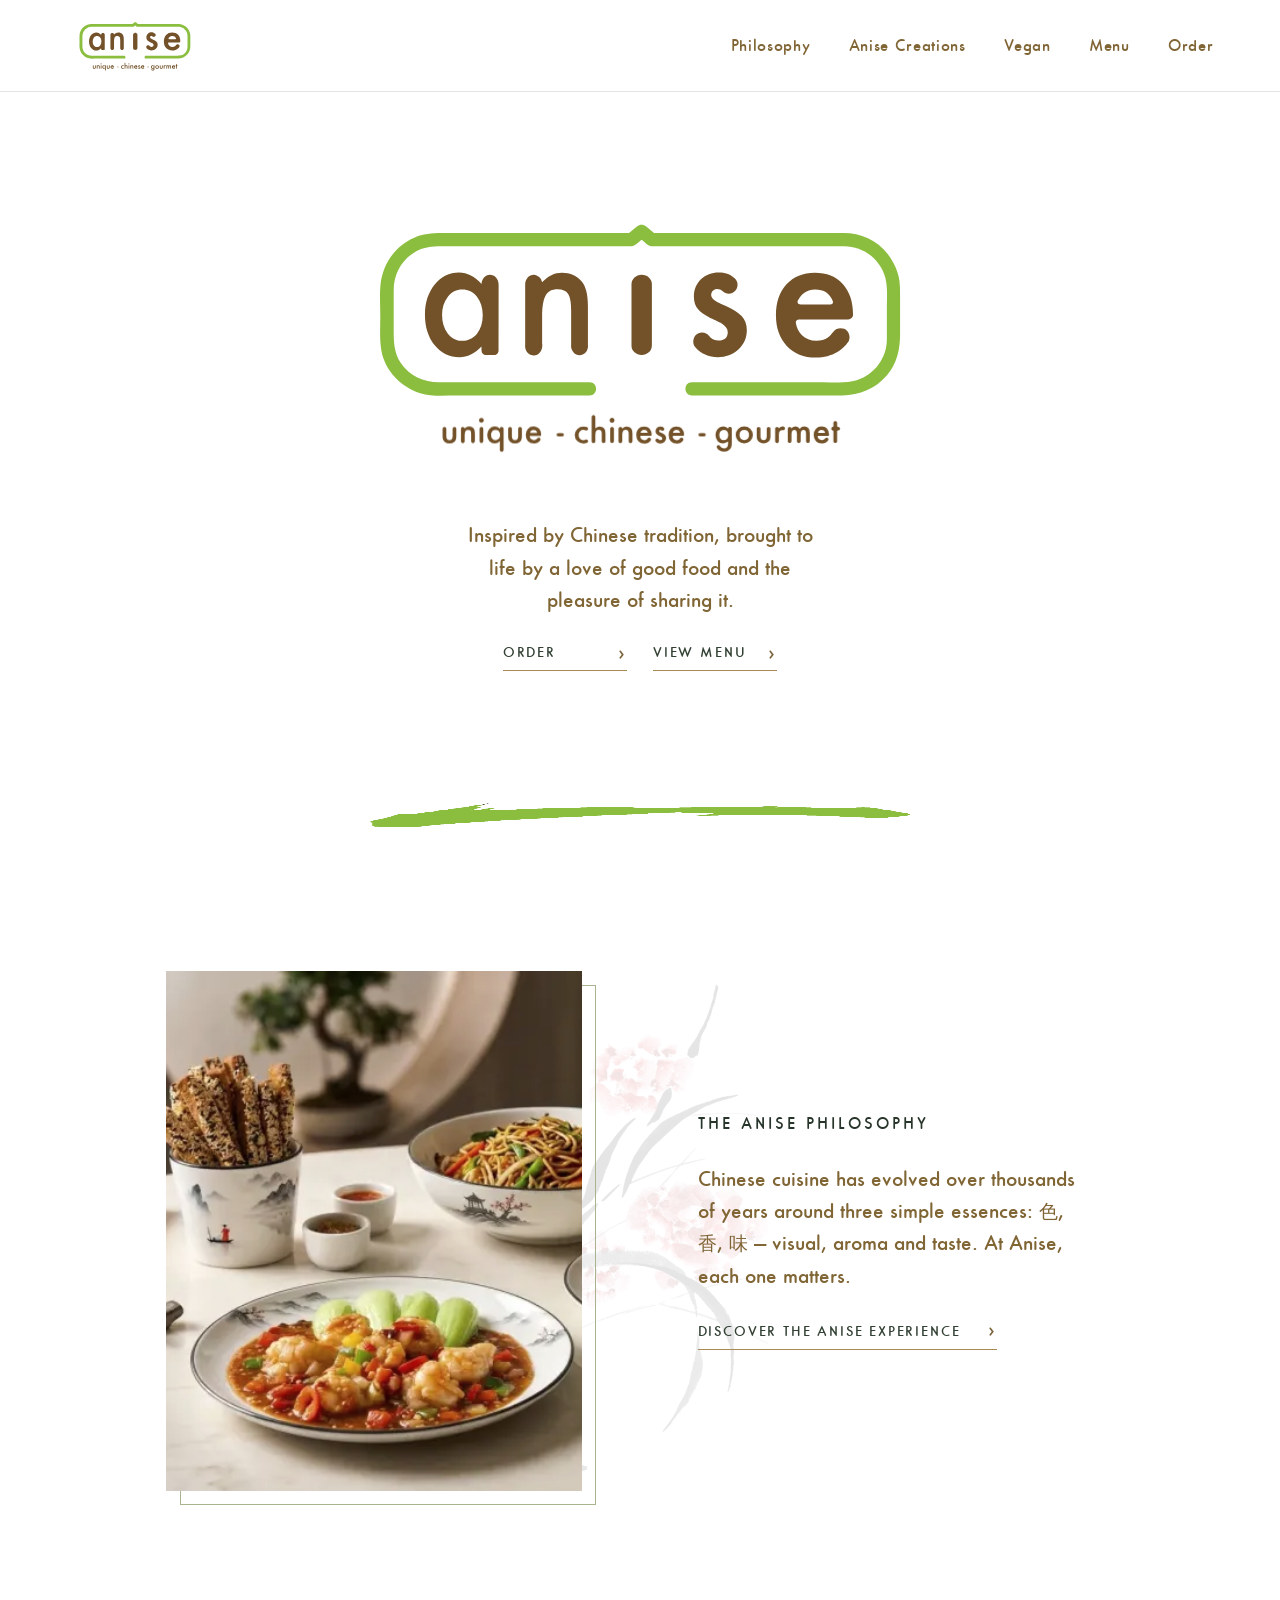
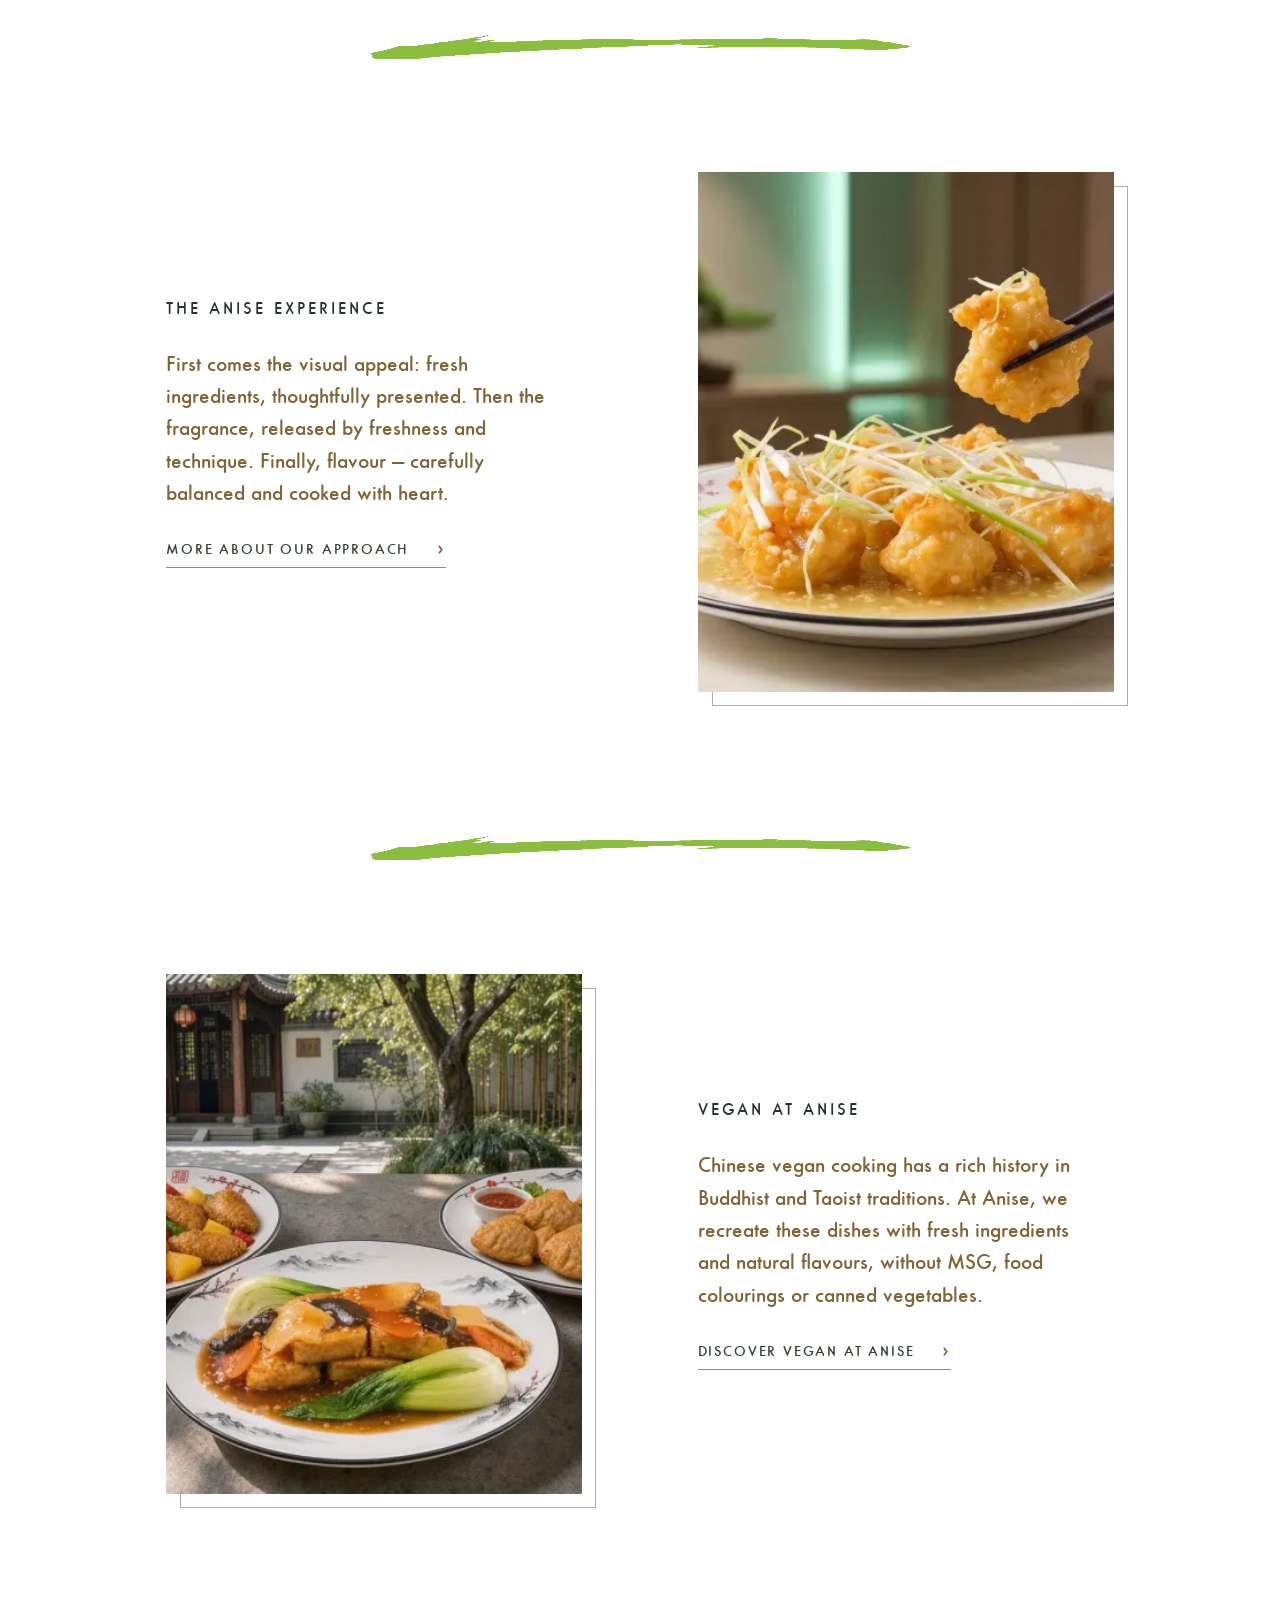
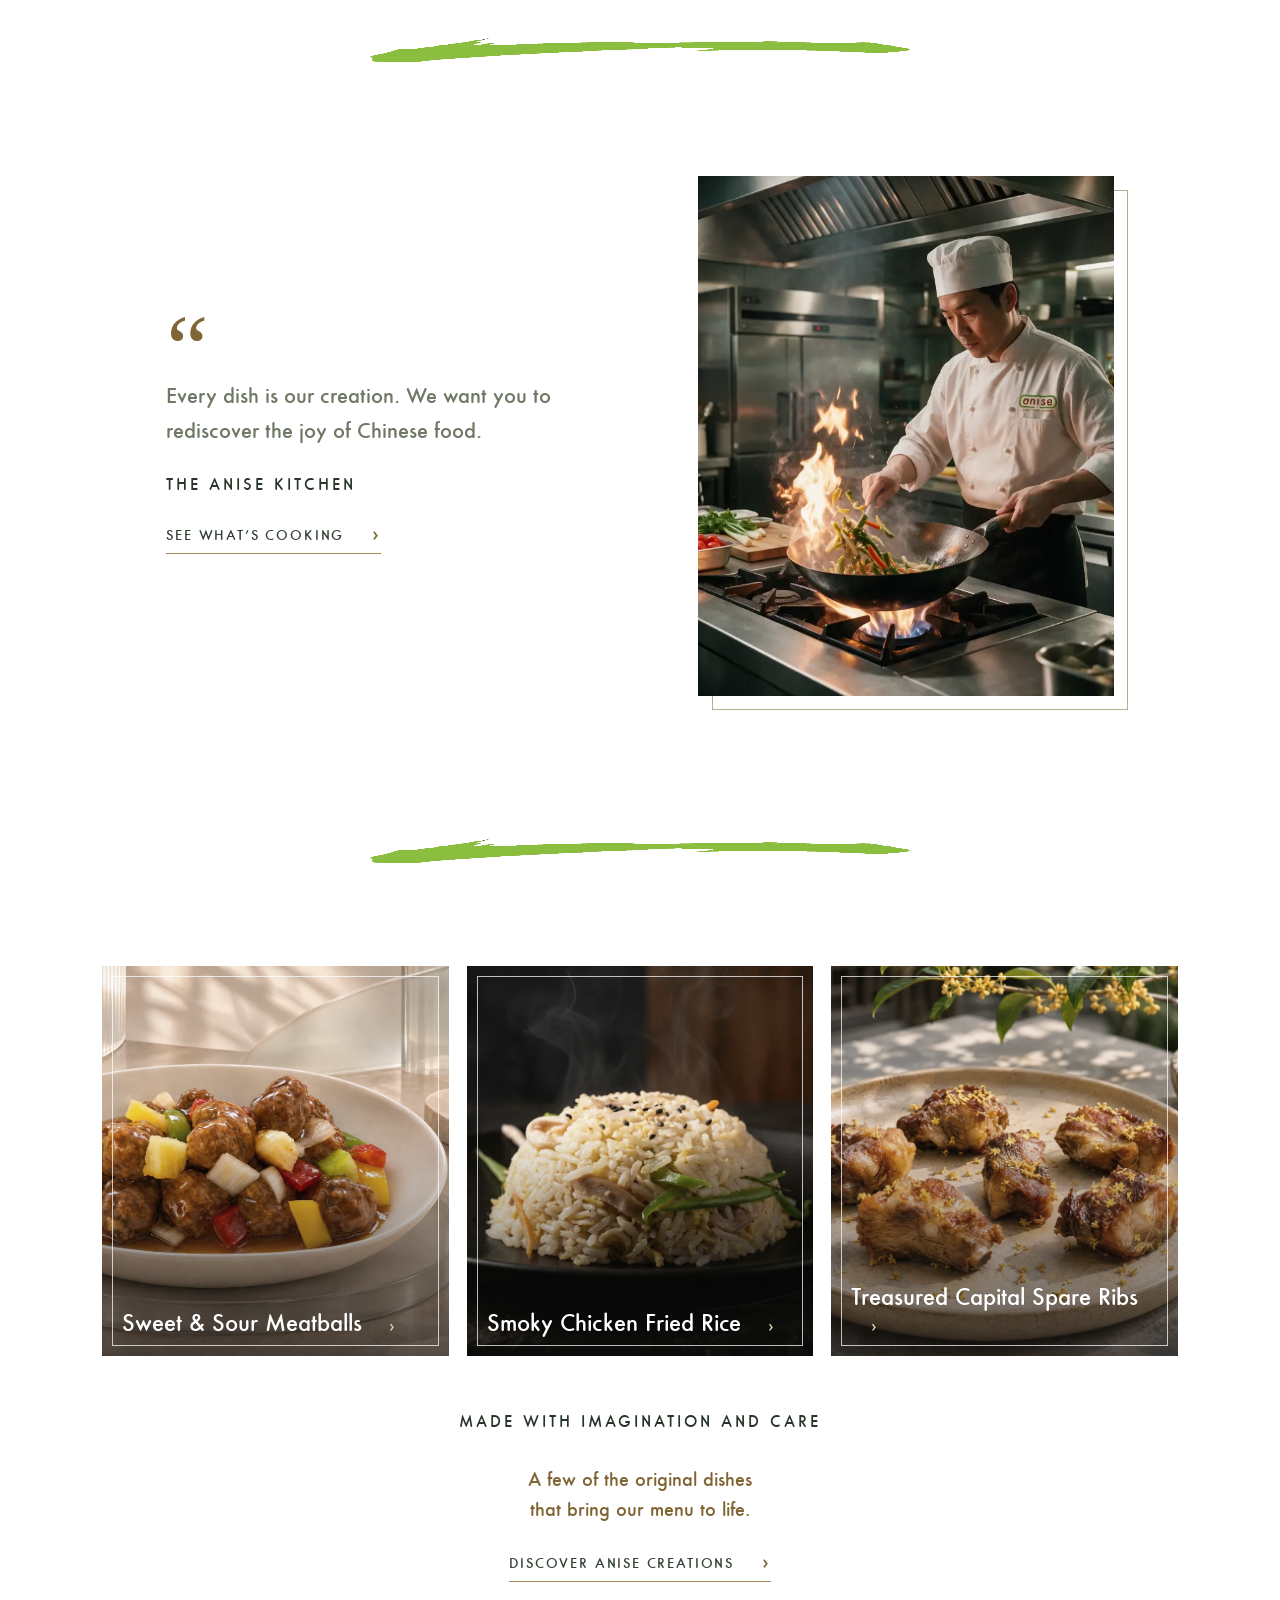
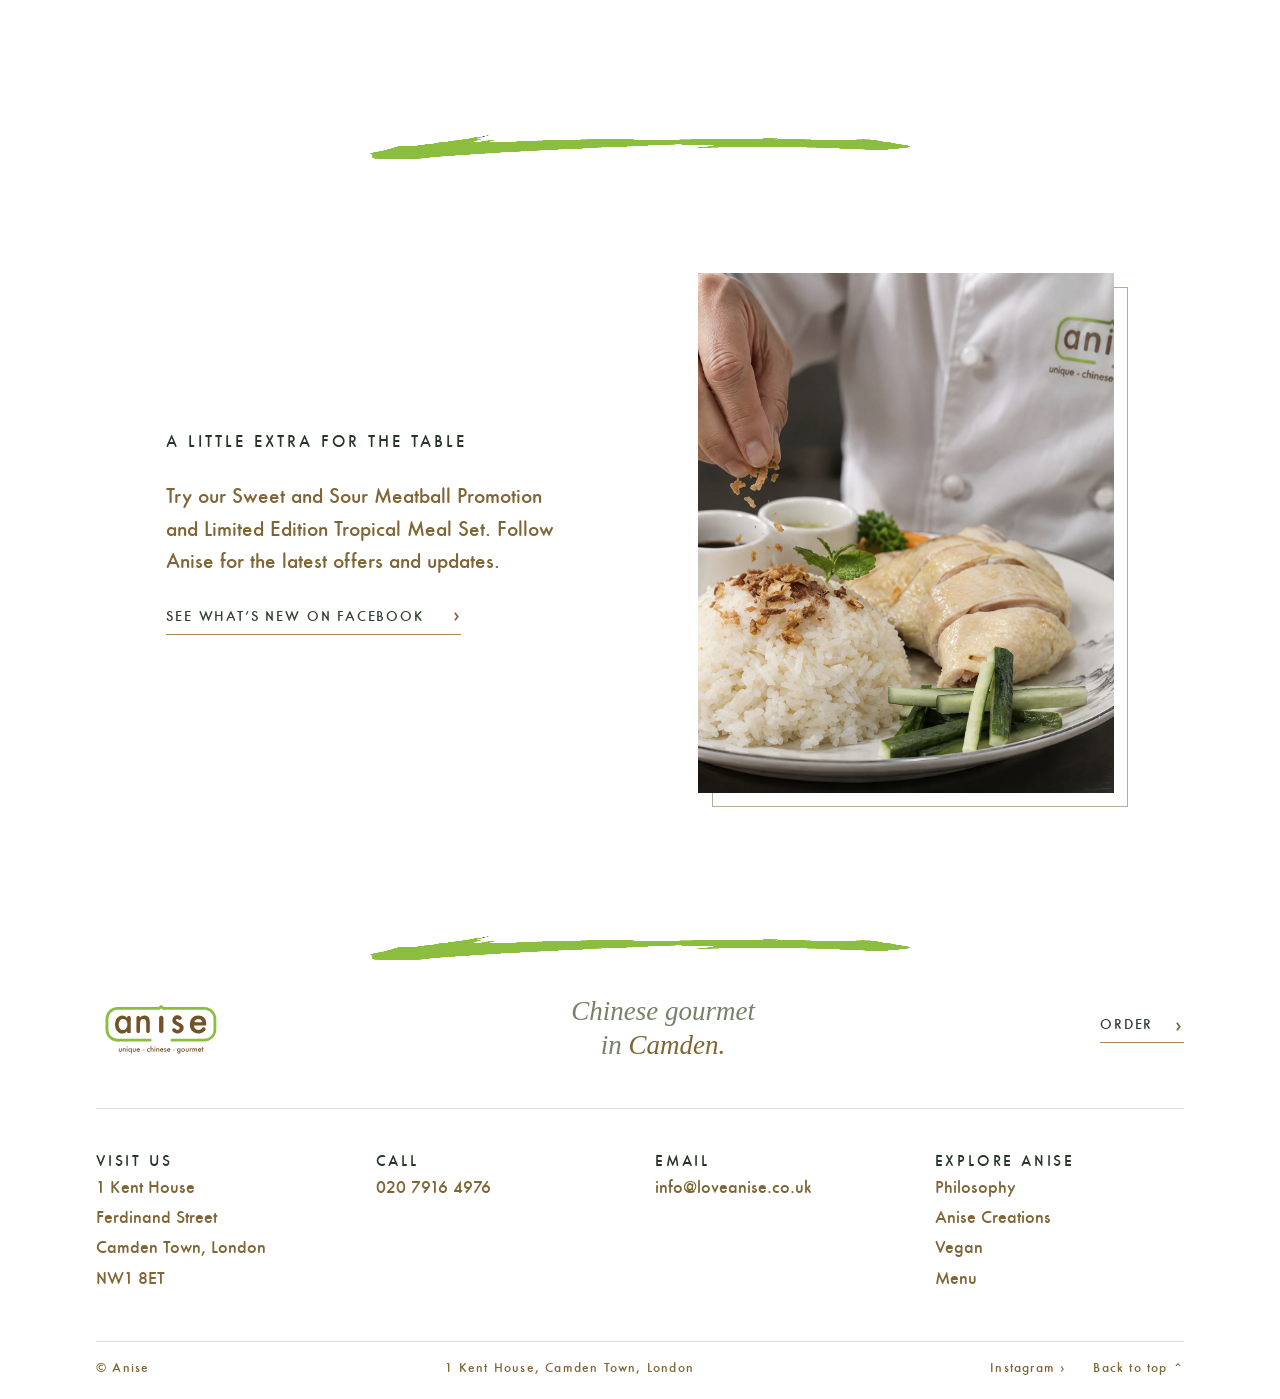
==== commit bf692ed7: "Merge pull request #19 from eric12810/codex/website-staging-pos-environment Synchronize staging POS " ====
--- a/index.html
+++ b/index.html
@@ -19,7 +19,7 @@
 	</g>
 </g>
 <g class="hero-tagline" transform="matrix(1 0 0 1 218.2583 532.7587)" fill="#735229"><path d="M93 483Q93 701 248 852Q402 1003 628 1003Q732 1003 828 967Q859 956 879.5 929.0Q900 902 900 866Q900 844 891.5 824.5Q883 805 869.0 790.5Q855 776 835.5 767.5Q816 759 794 759Q768 759 744 772Q689 798 621 798Q493 798 409 711Q325 621 325 486Q325 347 406 260Q490 173 617 173Q692 173 751 204Q773 214 796 214Q818 214 837.0 205.5Q856 197 870.0 182.5Q884 168 892.0 149.0Q900 130 900 108Q900 73 879.5 46.0Q859 19 827 9Q726 -30 627 -30Q400 -30 246 117Q93 265 93 483Z" transform="translate(0.0000000 0) scale(0.018684912 -0.018684912)"/><path d="M140 108V109V110V111V112V1572Q140 1572 140 1577Q140 1600 149.0 1620.5Q158 1641 173.0 1656.5Q188 1672 208.5 1681.0Q229 1690 252 1690Q276 1690 296.5 1681.0Q317 1672 332.0 1657.0Q347 1642 356.0 1621.5Q365 1601 365 1577V893Q485 1001 630 1001Q795 1001 894 894Q978 801 978 596V125Q979 122 979 120L978 111Q978 87 969.5 66.5Q961 46 946.0 31.0Q931 16 910.5 7.0Q890 -2 866 -2Q843 -2 822.5 7.0Q802 16 786.5 31.0Q771 46 762.0 66.5Q753 87 753 111V112V117V575Q753 692 712 744Q670 798 578 798Q460 798 412 724Q365 652 365 470V124Q365 120 365.5 117.0Q366 114 366 111Q366 87 357.0 66.5Q348 46 332.5 31.0Q317 16 296.5 7.0Q276 -2 253 -2Q230 -2 209.5 6.5Q189 15 173.5 30.0Q158 45 149.0 65.0Q140 85 140 108Z" transform="translate(18.2364742 0) scale(0.018684912 -0.018684912)"/><path d="M108 1379Q108 1437 152 1481Q195 1524 255 1524Q314 1524 359 1481Q402 1439 402 1378Q402 1317 359 1274Q317 1231 256 1231Q194 1231 152 1274Q108 1318 108 1379ZM144 113V125V859V862Q144 885 153.0 905.5Q162 926 177.0 941.5Q192 957 212.5 966.0Q233 975 256 975Q280 975 300.5 966.0Q321 957 336.0 941.5Q351 926 360.0 905.5Q369 885 369 862V859V115Q368 114 368 112Q368 89 359.0 69.0Q350 49 335.0 34.0Q320 19 299.5 10.0Q279 1 256 1Q233 1 212.5 10.0Q192 19 177.0 34.0Q162 49 153.0 69.5Q144 90 144 113Z" transform="translate(39.2196305 0) scale(0.018684912 -0.018684912)"/><path d="M136 111Q136 122 137 127V859Q137 883 146.0 904.0Q155 925 171.0 941.0Q187 957 208.0 966.0Q229 975 253 975Q273 975 291.5 968.0Q310 961 325.0 949.0Q340 937 350.5 920.0Q361 903 365 884Q484 1002 634 1002Q805 1002 900 894Q983 804 983 596V114Q983 112 982.5 109.5Q982 107 982 105Q981 82 971.5 62.5Q962 43 946.5 28.5Q931 14 911.0 5.5Q891 -3 868 -3Q844 -3 823.5 6.0Q803 15 787.5 30.5Q772 46 763.0 66.5Q754 87 754 111Q754 120 755 125V541Q755 686 715 741Q674 798 572 798Q458 798 412 723Q365 650 365 467V139Q367 132 367.0 126.5Q367 121 367 113Q367 89 358.0 67.5Q349 46 334.0 30.0Q319 14 298.0 4.5Q277 -5 253 -5Q229 -5 207.5 4.0Q186 13 170.0 29.0Q154 45 145.0 66.0Q136 87 136 111Z" transform="translate(48.7489357 0) scale(0.018684912 -0.018684912)"/><path d="M92 485Q92 716 220 859Q348 1000 563 1000Q672 1000 756.0 966.5Q840 933 903 863Q1028 727 1028 487Q1026 464 1009.5 448.0Q993 432 970 432H380Q376 432 367.0 431.0Q358 430 349.5 425.5Q341 421 336.0 411.5Q331 402 334 385Q350 298 405 242Q475 172 583 172Q667 172 723 212Q738 223 754.5 240.5Q771 258 790 281Q805 302 828.5 314.0Q852 326 878 326Q901 326 921.0 317.5Q941 309 955.5 294.0Q970 279 978.5 259.0Q987 239 987 217Q987 178 963 148Q962 146 961.0 145.5Q960 145 959 144L943 125Q895 73 837 36Q781 3 716 -14Q652 -30 575 -30Q356 -30 224 111Q92 250 92 485ZM355 645Q355 639 357 634Q360 627 368.5 621.5Q377 616 395 616H398H751Q765 617 772 622Q780 628 782 634Q784 639 783 644Q783 646 783 648Q782 654 781 659Q725 797 568 797Q524 797 491 784Q455 772 425 748Q410 736 397.5 722.5Q385 709 375 692Q370 684 366.0 676.5Q362 669 358 661Q355 653 355 645Z" transform="translate(69.7320920 0) scale(0.018684912 -0.018684912)"/><path d="M121 165Q121 187 129.5 207.0Q138 227 152.0 241.0Q166 255 185.5 263.5Q205 272 228 272Q254 272 276.5 260.5Q299 249 314 229V230Q323 217 329 213Q349 195 372.5 185.0Q396 175 425 175Q539 175 539 279Q539 339 452 390Q435 398 418.0 406.5Q401 415 384 424Q367 432 350.5 440.0Q334 448 316 456Q216 505 179 553Q128 613 128 709Q128 836 214 919Q303 1001 429 1001Q485 1001 533.0 983.5Q581 966 619 931Q637 917 648.0 895.5Q659 874 659 849Q659 826 650.5 806.5Q642 787 628.0 773.0Q614 759 594.5 750.5Q575 742 553 742Q531 742 512.0 749.5Q493 757 479 771Q449 798 412 798Q383 798 361 778Q340 758 340 726Q340 668 468 615Q558 577 617.0 541.0Q676 505 708 473Q771 408 771 300Q771 159 665 64Q564 -26 421 -26Q249 -26 144 97H145Q121 124 121 165Z" transform="translate(90.9020974 0) scale(0.018684912 -0.018684912)"/><path d="M92 485Q92 716 220 859Q348 1000 563 1000Q672 1000 756.0 966.5Q840 933 903 863Q1028 727 1028 487Q1026 464 1009.5 448.0Q993 432 970 432H380Q376 432 367.0 431.0Q358 430 349.5 425.5Q341 421 336.0 411.5Q331 402 334 385Q350 298 405 242Q475 172 583 172Q667 172 723 212Q738 223 754.5 240.5Q771 258 790 281Q805 302 828.5 314.0Q852 326 878 326Q901 326 921.0 317.5Q941 309 955.5 294.0Q970 279 978.5 259.0Q987 239 987 217Q987 178 963 148Q962 146 961.0 145.5Q960 145 959 144L943 125Q895 73 837 36Q781 3 716 -14Q652 -30 575 -30Q356 -30 224 111Q92 250 92 485ZM355 645Q355 639 357 634Q360 627 368.5 621.5Q377 616 395 616H398H751Q765 617 772 622Q780 628 782 634Q784 639 783 644Q783 646 783 648Q782 654 781 659Q725 797 568 797Q524 797 491 784Q455 772 425 748Q410 736 397.5 722.5Q385 709 375 692Q370 684 366.0 676.5Q362 669 358 661Q355 653 355 645Z" transform="translate(106.4292594 0) scale(0.018684912 -0.018684912)"/></g><g class="hero-tagline" transform="matrix(1 0 0 1 377.6748 532.7601)" fill="#735229"><path d="M96 482Q96 693 215 844Q343 1002 553 1002Q736 1002 859 864Q859 887 868.0 907.5Q877 928 892.5 943.0Q908 958 928.5 966.5Q949 975 972 975Q995 975 1015.5 966.5Q1036 958 1051.0 943.0Q1066 928 1074.5 907.5Q1083 887 1083 864Q1083 862 1083.5 860.5Q1084 859 1084 858V23Q1084 -12 1082.5 -42.0Q1081 -72 1079 -98Q1074 -151 1067 -191Q1041 -301 973 -380Q841 -532 610 -532Q414 -532 289 -426Q221 -370 183 -291Q170 -265 170 -238Q170 -215 179.0 -194.5Q188 -174 203.0 -159.0Q218 -144 238.5 -135.0Q259 -126 282 -126Q319 -126 347.5 -147.5Q376 -169 387 -203Q392 -213 397.0 -221.5Q402 -230 408 -238Q477 -328 612 -328Q859 -328 859 -26V51Q859 51 858 52Q858 73 849.5 76.5Q841 80 830 76Q818 72 802 59H801Q688 -27 549 -27Q350 -27 224 117Q96 263 96 482ZM327 484Q327 352 394 267Q467 174 596 174Q724 174 800 268Q869 352 869 486Q869 626 793 711Q715 798 596 798Q467 798 394 704Q327 619 327 484Z" transform="translate(0.0000000 0) scale(0.018684912 -0.018684912)"/><path d="M96 494Q96 705 247.0 853.0Q398 1001 615 1001Q833 1001 985 852Q1135 703 1135 486Q1135 267 984 119Q832 -28 611 -28Q392 -28 244 122Q96 270 96 494ZM326 490Q326 344 404 259Q484 173 615 173Q747 173 826.0 258.0Q905 343 905 485Q905 627 826 712Q746 798 615 798Q486 798 406.0 712.0Q326 626 326 490Z" transform="translate(22.9077022 0) scale(0.018684912 -0.018684912)"/><path d="M141 411V862V863Q141 886 150.0 906.5Q159 927 174.0 942.0Q189 957 209.5 966.0Q230 975 254 975Q277 975 297.5 966.0Q318 957 333.0 942.0Q348 927 357.0 906.5Q366 886 366 863V862V417Q366 174 557 174Q748 174 748 417V862Q748 885 757.0 905.5Q766 926 781.0 941.5Q796 957 816.5 966.0Q837 975 860 975Q884 975 904.5 966.0Q925 957 940.0 941.5Q955 926 964.0 905.5Q973 885 973 862V854V411Q973 296 944 209Q916 133 847 72Q733 -27 557 -27Q382 -27 268 72Q233 103 208.0 137.0Q183 171 169 209Q141 277 141 411Z" transform="translate(45.9088291 0) scale(0.018684912 -0.018684912)"/><path d="M141 108V109V856V858Q141 882 150.0 902.5Q159 923 174.5 938.5Q190 954 211.0 963.0Q232 972 256 972Q296 972 327.0 947.5Q358 923 366 885H367Q429 950 477 974Q526 999 594 999Q603 999 612.5 999.0Q622 999 632 997Q654 995 673.0 986.0Q692 977 706.5 961.5Q721 946 729.0 926.0Q737 906 737 884Q737 861 728.0 840.5Q719 820 704.0 804.5Q689 789 668.5 780.0Q648 771 625 771Q617 771 609.5 772.0Q602 773 594 775L592 776Q581 779 572.0 780.0Q563 781 552 781Q367 781 367 502V124Q368 119 368 108Q368 85 359.0 64.5Q350 44 334.5 28.5Q319 13 298.5 4.0Q278 -5 255 -5Q231 -5 210.5 4.0Q190 13 174.5 28.5Q159 44 150.0 64.5Q141 85 141 108Z" transform="translate(66.7611910 0) scale(0.018684912 -0.018684912)"/><path d="M141 109V114V861Q141 884 150.0 904.5Q159 925 174.5 940.5Q190 956 210.5 965.0Q231 974 254 974Q297 974 328.0 949.5Q359 925 365 884L366 883Q431 951 477 975Q524 1000 600 1000Q764 1000 860 856Q966 1000 1147 1000Q1476 1000 1476 602L1475 114Q1475 109 1474 106Q1472 84 1463.0 65.0Q1454 46 1439.0 31.5Q1424 17 1404.0 9.0Q1384 1 1362 1Q1338 1 1317.5 10.0Q1297 19 1282.0 34.5Q1267 50 1258.0 70.5Q1249 91 1249 114V124V540Q1249 680 1215 738Q1180 797 1100 797Q1007 797 965 727Q923 656 923 502V114Q922 112 922 107Q921 85 911.5 65.5Q902 46 887.0 31.5Q872 17 852.0 8.5Q832 0 809 0Q786 0 765.5 9.0Q745 18 729.5 33.5Q714 49 705.0 69.5Q696 90 696 113V116V537Q696 797 547 797Q453 797 409 726Q366 656 366 502L365 116Q365 110 364 107Q363 85 354.0 65.5Q345 46 330.0 31.5Q315 17 295.0 8.5Q275 0 253 0Q230 0 209.5 8.5Q189 17 174.0 31.5Q159 46 150.0 66.0Q141 86 141 109Z" transform="translate(81.0738336 0) scale(0.018684912 -0.018684912)"/><path d="M92 485Q92 716 220 859Q348 1000 563 1000Q672 1000 756.0 966.5Q840 933 903 863Q1028 727 1028 487Q1026 464 1009.5 448.0Q993 432 970 432H380Q376 432 367.0 431.0Q358 430 349.5 425.5Q341 421 336.0 411.5Q331 402 334 385Q350 298 405 242Q475 172 583 172Q667 172 723 212Q738 223 754.5 240.5Q771 258 790 281Q805 302 828.5 314.0Q852 326 878 326Q901 326 921.0 317.5Q941 309 955.5 294.0Q970 279 978.5 259.0Q987 239 987 217Q987 178 963 148Q962 146 961.0 145.5Q960 145 959 144L943 125Q895 73 837 36Q781 3 716 -14Q652 -30 575 -30Q356 -30 224 111Q92 250 92 485ZM355 645Q355 639 357 634Q360 627 368.5 621.5Q377 616 395 616H398H751Q765 617 772 622Q780 628 782 634Q784 639 783 644Q783 646 783 648Q782 654 781 659Q725 797 568 797Q524 797 491 784Q455 772 425 748Q410 736 397.5 722.5Q385 709 375 692Q370 684 366.0 676.5Q362 669 358 661Q355 653 355 645Z" transform="translate(111.3433913 0) scale(0.018684912 -0.018684912)"/><path d="M26 869Q26 903 44.0 929.5Q62 956 91 970Q93 972 95.5 972.0Q98 972 100 973Q110 977 124 979Q138 986 147.5 999.5Q157 1013 157 1030V1217Q157 1240 166.0 1260.5Q175 1281 190.0 1296.0Q205 1311 225.5 1320.0Q246 1329 269 1329Q292 1329 312.5 1320.0Q333 1311 348.5 1296.0Q364 1281 373.0 1260.5Q382 1240 382 1217V1030Q382 1007 398.0 990.5Q414 974 437 974H450H452Q474 974 493.0 965.5Q512 957 526.0 943.0Q540 929 548.5 910.0Q557 891 557 869Q557 847 548.5 828.0Q540 809 526.0 795.0Q512 781 493.0 773.0Q474 765 452 765H448L436 764Q413 763 397.5 746.5Q382 730 382 707V113V111Q382 88 373.5 67.5Q365 47 350.0 32.0Q335 17 314.5 8.5Q294 0 270 0Q247 0 226.5 8.5Q206 17 190.5 32.0Q175 47 166.0 67.5Q157 88 157 111V115V707Q157 724 147.5 737.5Q138 751 124 759Q110 761 98 765Q96 766 94.5 766.0Q93 766 91 768Q62 781 44.0 808.0Q26 835 26 869Z" transform="translate(132.5133967 0) scale(0.018684912 -0.018684912)"/></g><g class="hero-tagline" transform="matrix(1 0 0 1 67.5454 532.7616)" fill="#735229"><path d="M141 411V862V863Q141 886 150.0 906.5Q159 927 174.0 942.0Q189 957 209.5 966.0Q230 975 254 975Q277 975 297.5 966.0Q318 957 333.0 942.0Q348 927 357.0 906.5Q366 886 366 863V862V417Q366 174 557 174Q748 174 748 417V862Q748 885 757.0 905.5Q766 926 781.0 941.5Q796 957 816.5 966.0Q837 975 860 975Q884 975 904.5 966.0Q925 957 940.0 941.5Q955 926 964.0 905.5Q973 885 973 862V854V411Q973 296 944 209Q916 133 847 72Q733 -27 557 -27Q382 -27 268 72Q233 103 208.0 137.0Q183 171 169 209Q141 277 141 411Z" transform="translate(0.0000000 0) scale(0.018684912 -0.018684912)"/><path d="M136 111Q136 122 137 127V859Q137 883 146.0 904.0Q155 925 171.0 941.0Q187 957 208.0 966.0Q229 975 253 975Q273 975 291.5 968.0Q310 961 325.0 949.0Q340 937 350.5 920.0Q361 903 365 884Q484 1002 634 1002Q805 1002 900 894Q983 804 983 596V114Q983 112 982.5 109.5Q982 107 982 105Q981 82 971.5 62.5Q962 43 946.5 28.5Q931 14 911.0 5.5Q891 -3 868 -3Q844 -3 823.5 6.0Q803 15 787.5 30.5Q772 46 763.0 66.5Q754 87 754 111Q754 120 755 125V541Q755 686 715 741Q674 798 572 798Q458 798 412 723Q365 650 365 467V139Q367 132 367.0 126.5Q367 121 367 113Q367 89 358.0 67.5Q349 46 334.0 30.0Q319 14 298.0 4.5Q277 -5 253 -5Q229 -5 207.5 4.0Q186 13 170.0 29.0Q154 45 145.0 66.0Q136 87 136 111Z" transform="translate(20.8523619 0) scale(0.018684912 -0.018684912)"/><path d="M108 1379Q108 1437 152 1481Q195 1524 255 1524Q314 1524 359 1481Q402 1439 402 1378Q402 1317 359 1274Q317 1231 256 1231Q194 1231 152 1274Q108 1318 108 1379ZM144 113V125V859V862Q144 885 153.0 905.5Q162 926 177.0 941.5Q192 957 212.5 966.0Q233 975 256 975Q280 975 300.5 966.0Q321 957 336.0 941.5Q351 926 360.0 905.5Q369 885 369 862V859V115Q368 114 368 112Q368 89 359.0 69.0Q350 49 335.0 34.0Q320 19 299.5 10.0Q279 1 256 1Q233 1 212.5 10.0Q192 19 177.0 34.0Q162 49 153.0 69.5Q144 90 144 113Z" transform="translate(41.8355182 0) scale(0.018684912 -0.018684912)"/><path d="M98 485Q98 706 229 857Q362 1005 561 1005Q729 1005 863 871Q865 893 874.5 912.5Q884 932 899.5 946.0Q915 960 934.5 968.5Q954 977 977 977Q1000 977 1020.5 968.0Q1041 959 1056.5 944.0Q1072 929 1081.0 908.5Q1090 888 1090 864V861V-415Q1090 -415 1091 -417Q1091 -441 1082.0 -461.5Q1073 -482 1057.5 -497.5Q1042 -513 1021.5 -522.0Q1001 -531 977 -531Q953 -531 932.5 -522.0Q912 -513 896.5 -498.0Q881 -483 872.0 -462.5Q863 -442 863 -418V-408V111Q729 -27 556 -27Q360 -27 229 119Q98 265 98 485ZM330 495Q330 352 406 266Q481 175 599 175Q723 175 801 261Q879 348 879 488Q879 623 802 714Q725 801 601 801Q485 801 407 713Q330 626 330 495Z" transform="translate(51.3648234 0) scale(0.018684912 -0.018684912)"/><path d="M141 411V862V863Q141 886 150.0 906.5Q159 927 174.0 942.0Q189 957 209.5 966.0Q230 975 254 975Q277 975 297.5 966.0Q318 957 333.0 942.0Q348 927 357.0 906.5Q366 886 366 863V862V417Q366 174 557 174Q748 174 748 417V862Q748 885 757.0 905.5Q766 926 781.0 941.5Q796 957 816.5 966.0Q837 975 860 975Q884 975 904.5 966.0Q925 957 940.0 941.5Q955 926 964.0 905.5Q973 885 973 862V854V411Q973 296 944 209Q916 133 847 72Q733 -27 557 -27Q382 -27 268 72Q233 103 208.0 137.0Q183 171 169 209Q141 277 141 411Z" transform="translate(74.3098955 0) scale(0.018684912 -0.018684912)"/><path d="M92 485Q92 716 220 859Q348 1000 563 1000Q672 1000 756.0 966.5Q840 933 903 863Q1028 727 1028 487Q1026 464 1009.5 448.0Q993 432 970 432H380Q376 432 367.0 431.0Q358 430 349.5 425.5Q341 421 336.0 411.5Q331 402 334 385Q350 298 405 242Q475 172 583 172Q667 172 723 212Q738 223 754.5 240.5Q771 258 790 281Q805 302 828.5 314.0Q852 326 878 326Q901 326 921.0 317.5Q941 309 955.5 294.0Q970 279 978.5 259.0Q987 239 987 217Q987 178 963 148Q962 146 961.0 145.5Q960 145 959 144L943 125Q895 73 837 36Q781 3 716 -14Q652 -30 575 -30Q356 -30 224 111Q92 250 92 485ZM355 645Q355 639 357 634Q360 627 368.5 621.5Q377 616 395 616H398H751Q765 617 772 622Q780 628 782 634Q784 639 783 644Q783 646 783 648Q782 654 781 659Q725 797 568 797Q524 797 491 784Q455 772 425 748Q410 736 397.5 722.5Q385 709 375 692Q370 684 366.0 676.5Q362 669 358 661Q355 653 355 645Z" transform="translate(95.1622574 0) scale(0.018684912 -0.018684912)"/></g><g class="hero-tagline" transform="matrix(1 0 0 1 360.0938 532.7601)" fill="#735229"><path d="M3 494Q3 535 31.0 563.0Q59 591 99 591H100V592H341Q342 592 342.5 591.5Q343 591 345 591Q365 591 382.5 583.5Q400 576 413.5 563.0Q427 550 434.5 532.5Q442 515 442 495Q442 475 434.5 457.5Q427 440 414.0 426.5Q401 413 383.0 405.5Q365 398 345 398Q343 398 340.0 398.5Q337 399 335 399H110Q107 399 104.5 398.5Q102 398 99 398Q59 398 31.0 426.0Q3 454 3 494Z" transform="translate(0.0000000 0) scale(0.018684912 -0.018684912)"/></g><g class="hero-tagline" transform="matrix(1 0 0 1 199.3374 532.7587)" fill="#735229"><path d="M3 494Q3 535 31.0 563.0Q59 591 99 591H100V592H341Q342 592 342.5 591.5Q343 591 345 591Q365 591 382.5 583.5Q400 576 413.5 563.0Q427 550 434.5 532.5Q442 515 442 495Q442 475 434.5 457.5Q427 440 414.0 426.5Q401 413 383.0 405.5Q365 398 345 398Q343 398 340.0 398.5Q337 399 335 399H110Q107 399 104.5 398.5Q102 398 99 398Q59 398 31.0 426.0Q3 454 3 494Z" transform="translate(0.0000000 0) scale(0.018684912 -0.018684912)"/></g></svg><h1 class="sr-only" id="hero-title">The joy of Chinese food.</h1><p class="hero-intro">Inspired by Chinese tradition, brought to life by a love of good food and the pleasure of sharing it.</p><div class="hero-actions home-hero-actions"><a class="text-link" href="order">Order <span aria-hidden="true">›</span></a><a class="text-link" href="menu">View menu <span>›</span></a></div></div></section>
-    <section class="food-section philosophy-section" data-plum-start id="story"><div class="food-image"><img width="1376" height="768" loading="lazy" decoding="async" srcset="public/images/four-dishes-400.webp 400w, public/images/four-dishes-800.webp 800w, public/images/four-dishes.webp 1376w" sizes="(max-width:600px) 90vw, 40vw" src="public/images/four-dishes.webp" style="object-position:22% 50%" alt="Four Anise dishes served together on a table"></div><div class="food-panel"><p class="eyebrow">The anise philosophy</p><h2 class="sr-only">Three essentials. One great dish.</h2><p>Chinese cuisine has evolved over thousands of years around three simple essences: 色, 香, 味 — visual, aroma and taste. At Anise, each one matters.</p><a class="text-link" href="philosophy">Discover the Anise experience <span>›</span></a></div><span class="section-number">01 / 03</span></section>
+    <section class="food-section philosophy-section" data-plum-start id="story"><div class="food-image"><img width="1376" height="768" loading="lazy" decoding="async" srcset="public/images/four-dishes-400.webp 400w, public/images/four-dishes-800.webp 800w, public/images/four-dishes.webp 1376w" sizes="(max-width:600px) 90vw, 40vw" src="public/images/four-dishes.webp" style="object-position:22% 50%" alt="Four Anise dishes served together on a table"></div><div class="food-panel"><p class="eyebrow">The Anise philosophy</p><h2 class="sr-only">Three essentials. One great dish.</h2><p>Chinese cuisine has evolved over thousands of years around three simple essences: 色, 香, 味 — visual, aroma and taste. At Anise, each one matters.</p><a class="text-link" href="philosophy">Discover the Anise experience <span>›</span></a></div><span class="section-number">01 / 03</span></section>
     <section class="experience-section"><div class="experience-image"><img width="2752" height="1536" loading="lazy" decoding="async" srcset="public/images/drunken-prawns-400.webp 400w, public/images/drunken-prawns-800.webp 800w, public/images/drunken-prawns.webp 2752w" sizes="(max-width:600px) 90vw, 40vw" src="public/images/drunken-prawns.webp" alt="Drunken prawns garnished with spring onions, lifted with chopsticks"></div><div class="experience-copy"><p class="eyebrow">The Anise experience</p><h2 class="sr-only">Made to delight every sense.</h2><p>First comes the visual appeal: fresh ingredients, thoughtfully presented. Then the fragrance, released by freshness and technique. Finally, flavour — carefully balanced and cooked with heart.</p><a class="text-link" href="philosophy">More about our approach <span>›</span></a></div></section>
     <section class="experience-section vegan-section" id="vegan"><div class="experience-image"><img width="1360" height="768" loading="lazy" decoding="async" srcset="public/images/vegan-three-dishes-400.webp 400w, public/images/vegan-three-dishes-800.webp 800w, public/images/vegan-three-dishes.webp 1360w" sizes="(max-width:600px) 90vw, 40vw" src="public/images/vegan-three-dishes.webp" style="object-position:60% 50%" alt="Three Anise vegan dishes with tofu, vegetables and dumplings"></div><div class="experience-copy"><p class="eyebrow">Vegan at Anise</p><h2 class="sr-only">A tradition of 2,000 years.</h2><p>Chinese vegan cooking has a rich history in Buddhist and Taoist traditions. At Anise, we recreate these dishes with fresh ingredients and natural flavours, without MSG, food colourings or canned vegetables.</p><a class="text-link" href="vegan">Discover vegan at Anise <span>›</span></a></div></section>
     <section class="chef-section"><div class="chef-photo"><img width="2048" height="2048" loading="lazy" decoding="async" srcset="public/images/chef-fire-400.webp 400w, public/images/chef-fire-800.webp 800w, public/images/chef-fire.webp 2048w" sizes="(max-width:600px) 90vw, 40vw" src="public/images/chef-fire.webp" alt="Chef cooking vegetables in a flaming wok"></div><div class="chef-quote"><div class="quote-mark">“</div><blockquote>Every dish is our creation. We want you to rediscover the joy of Chinese food.</blockquote><p class="eyebrow">The Anise kitchen</p><a class="text-link" href="menu">See what’s cooking <span>›</span></a></div></section>
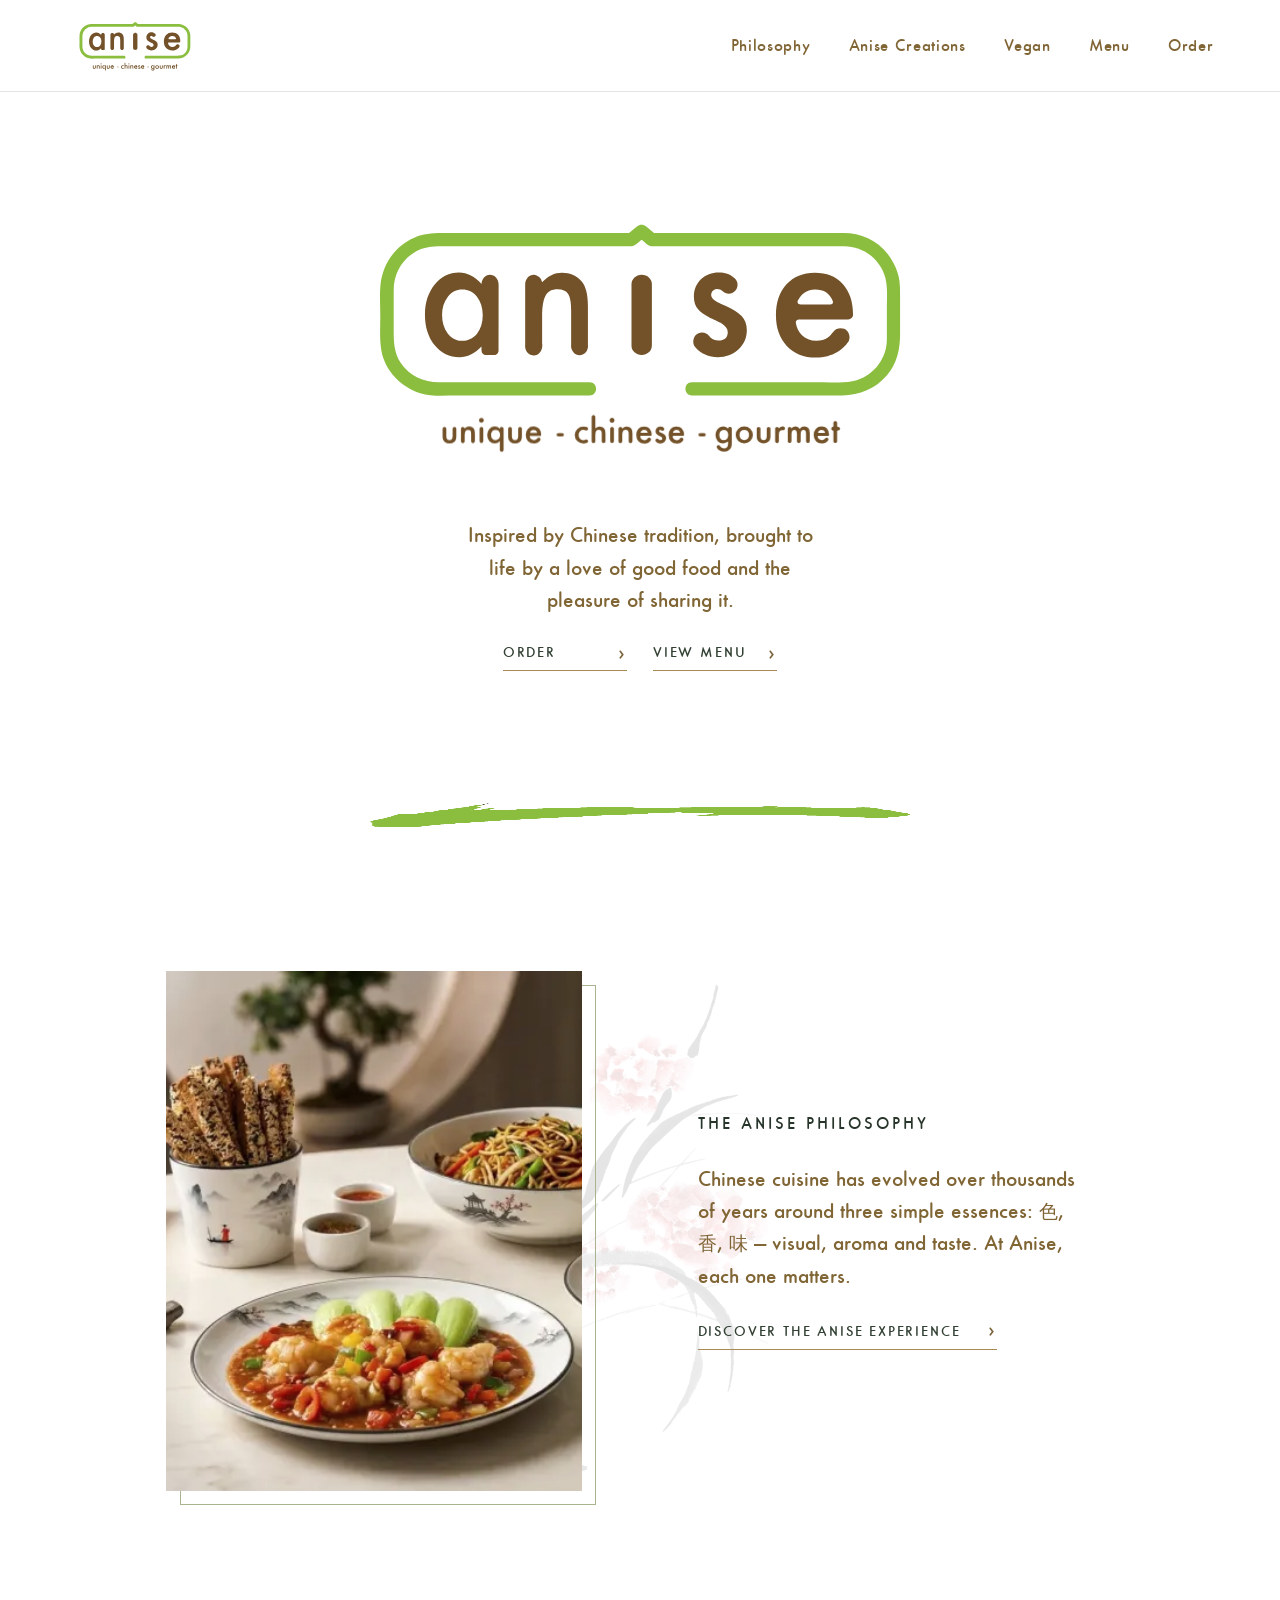
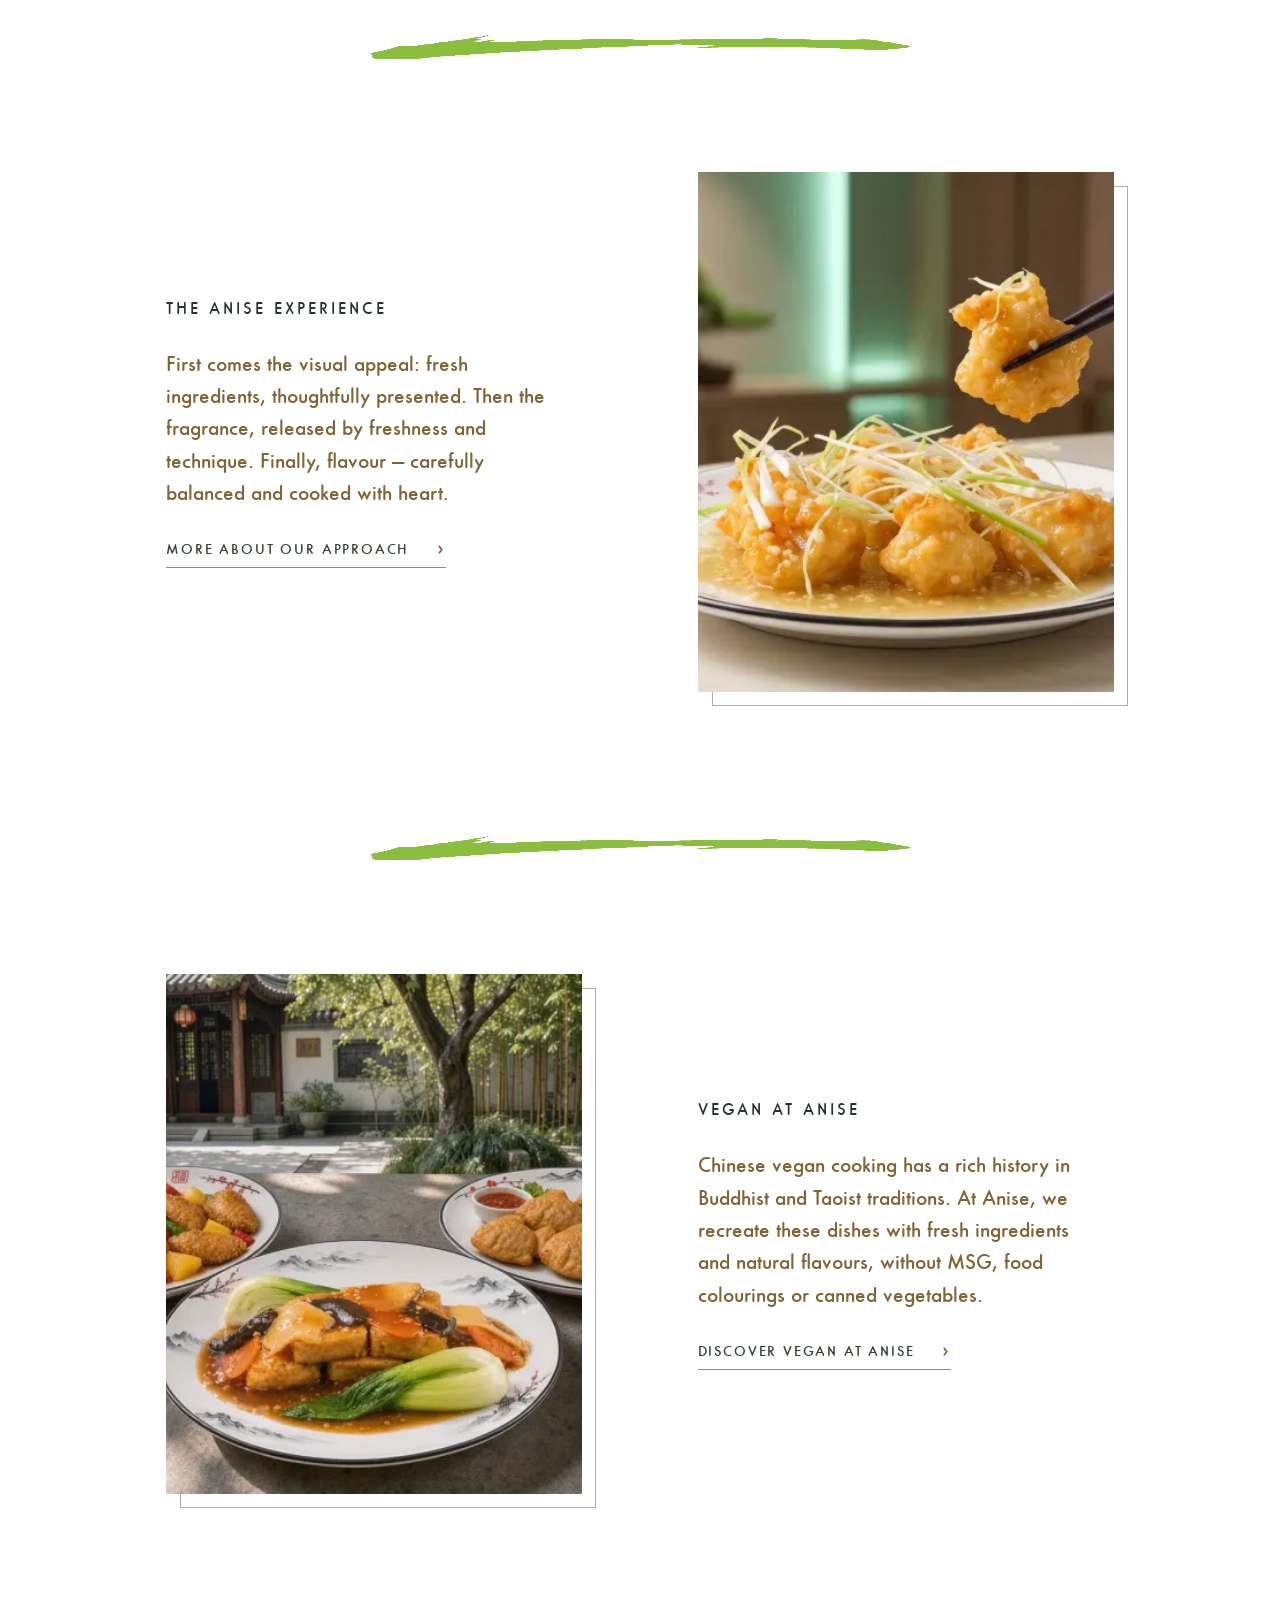
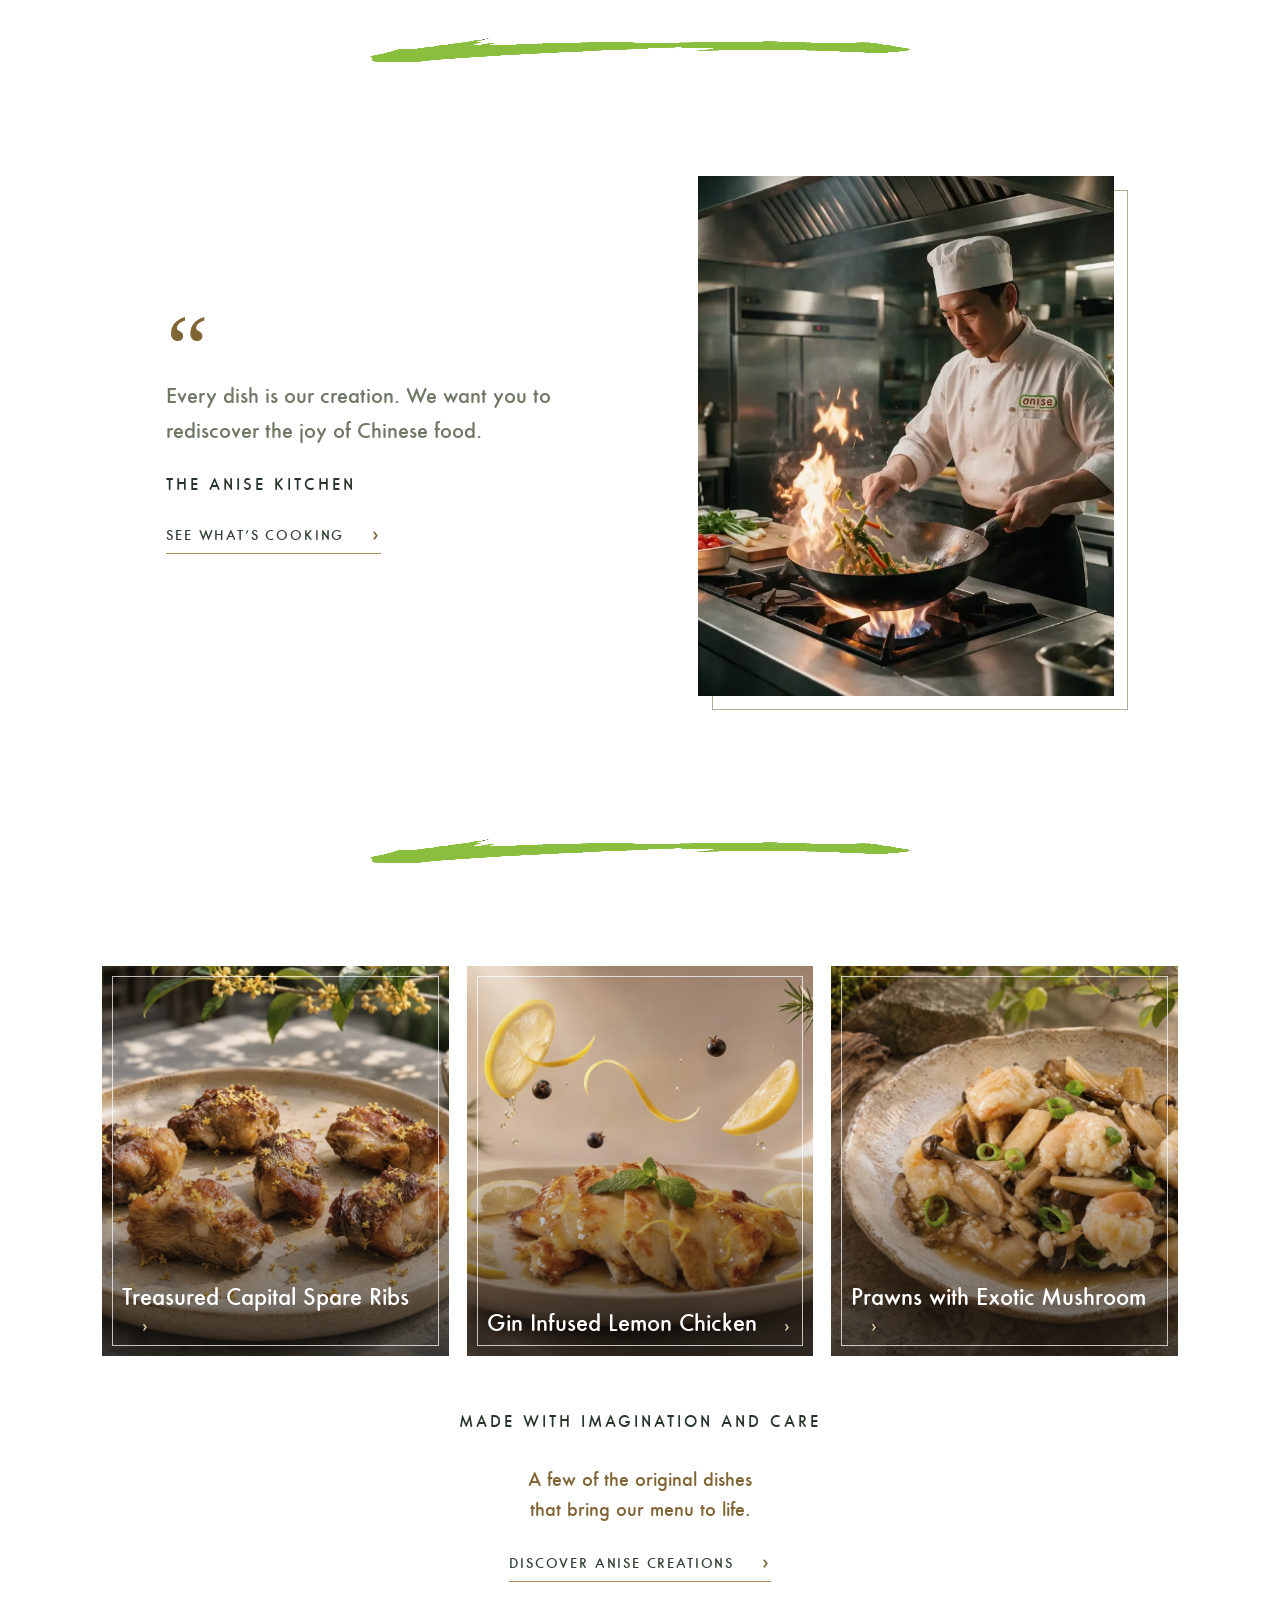
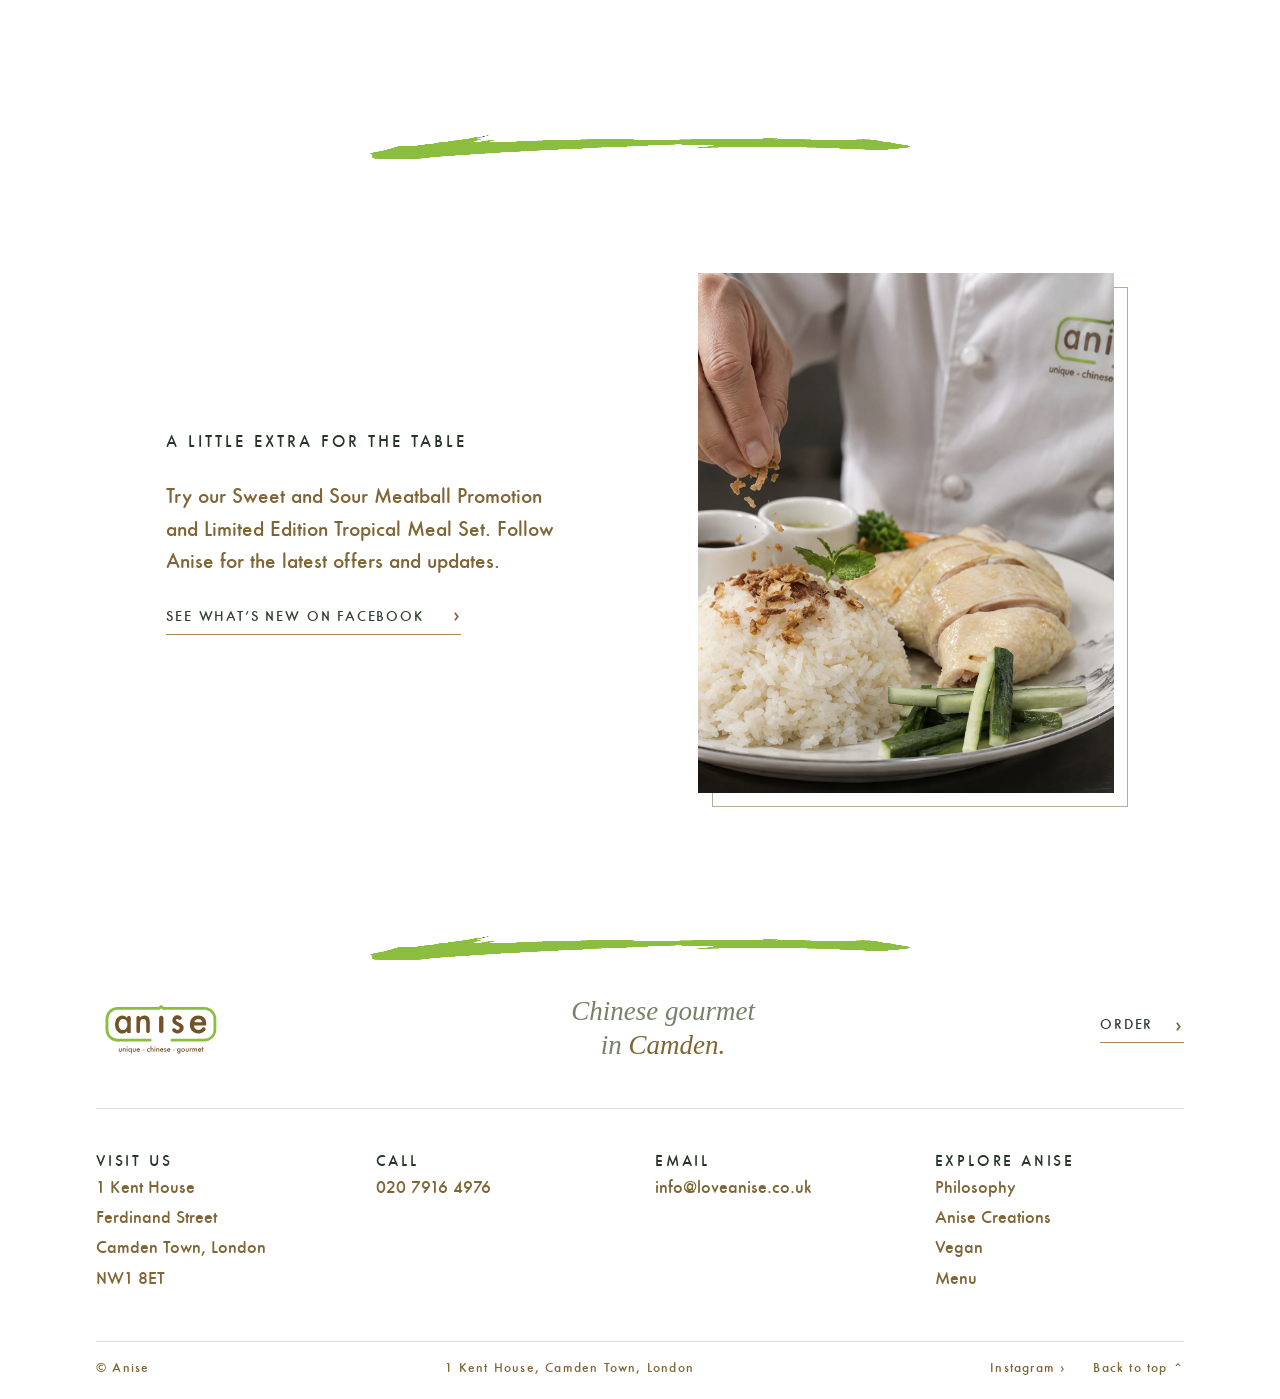
==== commit 1c4d39bf: "Merge branch 'main' into staging" ====
--- a/index.html
+++ b/index.html
@@ -19,7 +19,7 @@
 	</g>
 </g>
 <g class="hero-tagline" transform="matrix(1 0 0 1 218.2583 532.7587)" fill="#735229"><path d="M93 483Q93 701 248 852Q402 1003 628 1003Q732 1003 828 967Q859 956 879.5 929.0Q900 902 900 866Q900 844 891.5 824.5Q883 805 869.0 790.5Q855 776 835.5 767.5Q816 759 794 759Q768 759 744 772Q689 798 621 798Q493 798 409 711Q325 621 325 486Q325 347 406 260Q490 173 617 173Q692 173 751 204Q773 214 796 214Q818 214 837.0 205.5Q856 197 870.0 182.5Q884 168 892.0 149.0Q900 130 900 108Q900 73 879.5 46.0Q859 19 827 9Q726 -30 627 -30Q400 -30 246 117Q93 265 93 483Z" transform="translate(0.0000000 0) scale(0.018684912 -0.018684912)"/><path d="M140 108V109V110V111V112V1572Q140 1572 140 1577Q140 1600 149.0 1620.5Q158 1641 173.0 1656.5Q188 1672 208.5 1681.0Q229 1690 252 1690Q276 1690 296.5 1681.0Q317 1672 332.0 1657.0Q347 1642 356.0 1621.5Q365 1601 365 1577V893Q485 1001 630 1001Q795 1001 894 894Q978 801 978 596V125Q979 122 979 120L978 111Q978 87 969.5 66.5Q961 46 946.0 31.0Q931 16 910.5 7.0Q890 -2 866 -2Q843 -2 822.5 7.0Q802 16 786.5 31.0Q771 46 762.0 66.5Q753 87 753 111V112V117V575Q753 692 712 744Q670 798 578 798Q460 798 412 724Q365 652 365 470V124Q365 120 365.5 117.0Q366 114 366 111Q366 87 357.0 66.5Q348 46 332.5 31.0Q317 16 296.5 7.0Q276 -2 253 -2Q230 -2 209.5 6.5Q189 15 173.5 30.0Q158 45 149.0 65.0Q140 85 140 108Z" transform="translate(18.2364742 0) scale(0.018684912 -0.018684912)"/><path d="M108 1379Q108 1437 152 1481Q195 1524 255 1524Q314 1524 359 1481Q402 1439 402 1378Q402 1317 359 1274Q317 1231 256 1231Q194 1231 152 1274Q108 1318 108 1379ZM144 113V125V859V862Q144 885 153.0 905.5Q162 926 177.0 941.5Q192 957 212.5 966.0Q233 975 256 975Q280 975 300.5 966.0Q321 957 336.0 941.5Q351 926 360.0 905.5Q369 885 369 862V859V115Q368 114 368 112Q368 89 359.0 69.0Q350 49 335.0 34.0Q320 19 299.5 10.0Q279 1 256 1Q233 1 212.5 10.0Q192 19 177.0 34.0Q162 49 153.0 69.5Q144 90 144 113Z" transform="translate(39.2196305 0) scale(0.018684912 -0.018684912)"/><path d="M136 111Q136 122 137 127V859Q137 883 146.0 904.0Q155 925 171.0 941.0Q187 957 208.0 966.0Q229 975 253 975Q273 975 291.5 968.0Q310 961 325.0 949.0Q340 937 350.5 920.0Q361 903 365 884Q484 1002 634 1002Q805 1002 900 894Q983 804 983 596V114Q983 112 982.5 109.5Q982 107 982 105Q981 82 971.5 62.5Q962 43 946.5 28.5Q931 14 911.0 5.5Q891 -3 868 -3Q844 -3 823.5 6.0Q803 15 787.5 30.5Q772 46 763.0 66.5Q754 87 754 111Q754 120 755 125V541Q755 686 715 741Q674 798 572 798Q458 798 412 723Q365 650 365 467V139Q367 132 367.0 126.5Q367 121 367 113Q367 89 358.0 67.5Q349 46 334.0 30.0Q319 14 298.0 4.5Q277 -5 253 -5Q229 -5 207.5 4.0Q186 13 170.0 29.0Q154 45 145.0 66.0Q136 87 136 111Z" transform="translate(48.7489357 0) scale(0.018684912 -0.018684912)"/><path d="M92 485Q92 716 220 859Q348 1000 563 1000Q672 1000 756.0 966.5Q840 933 903 863Q1028 727 1028 487Q1026 464 1009.5 448.0Q993 432 970 432H380Q376 432 367.0 431.0Q358 430 349.5 425.5Q341 421 336.0 411.5Q331 402 334 385Q350 298 405 242Q475 172 583 172Q667 172 723 212Q738 223 754.5 240.5Q771 258 790 281Q805 302 828.5 314.0Q852 326 878 326Q901 326 921.0 317.5Q941 309 955.5 294.0Q970 279 978.5 259.0Q987 239 987 217Q987 178 963 148Q962 146 961.0 145.5Q960 145 959 144L943 125Q895 73 837 36Q781 3 716 -14Q652 -30 575 -30Q356 -30 224 111Q92 250 92 485ZM355 645Q355 639 357 634Q360 627 368.5 621.5Q377 616 395 616H398H751Q765 617 772 622Q780 628 782 634Q784 639 783 644Q783 646 783 648Q782 654 781 659Q725 797 568 797Q524 797 491 784Q455 772 425 748Q410 736 397.5 722.5Q385 709 375 692Q370 684 366.0 676.5Q362 669 358 661Q355 653 355 645Z" transform="translate(69.7320920 0) scale(0.018684912 -0.018684912)"/><path d="M121 165Q121 187 129.5 207.0Q138 227 152.0 241.0Q166 255 185.5 263.5Q205 272 228 272Q254 272 276.5 260.5Q299 249 314 229V230Q323 217 329 213Q349 195 372.5 185.0Q396 175 425 175Q539 175 539 279Q539 339 452 390Q435 398 418.0 406.5Q401 415 384 424Q367 432 350.5 440.0Q334 448 316 456Q216 505 179 553Q128 613 128 709Q128 836 214 919Q303 1001 429 1001Q485 1001 533.0 983.5Q581 966 619 931Q637 917 648.0 895.5Q659 874 659 849Q659 826 650.5 806.5Q642 787 628.0 773.0Q614 759 594.5 750.5Q575 742 553 742Q531 742 512.0 749.5Q493 757 479 771Q449 798 412 798Q383 798 361 778Q340 758 340 726Q340 668 468 615Q558 577 617.0 541.0Q676 505 708 473Q771 408 771 300Q771 159 665 64Q564 -26 421 -26Q249 -26 144 97H145Q121 124 121 165Z" transform="translate(90.9020974 0) scale(0.018684912 -0.018684912)"/><path d="M92 485Q92 716 220 859Q348 1000 563 1000Q672 1000 756.0 966.5Q840 933 903 863Q1028 727 1028 487Q1026 464 1009.5 448.0Q993 432 970 432H380Q376 432 367.0 431.0Q358 430 349.5 425.5Q341 421 336.0 411.5Q331 402 334 385Q350 298 405 242Q475 172 583 172Q667 172 723 212Q738 223 754.5 240.5Q771 258 790 281Q805 302 828.5 314.0Q852 326 878 326Q901 326 921.0 317.5Q941 309 955.5 294.0Q970 279 978.5 259.0Q987 239 987 217Q987 178 963 148Q962 146 961.0 145.5Q960 145 959 144L943 125Q895 73 837 36Q781 3 716 -14Q652 -30 575 -30Q356 -30 224 111Q92 250 92 485ZM355 645Q355 639 357 634Q360 627 368.5 621.5Q377 616 395 616H398H751Q765 617 772 622Q780 628 782 634Q784 639 783 644Q783 646 783 648Q782 654 781 659Q725 797 568 797Q524 797 491 784Q455 772 425 748Q410 736 397.5 722.5Q385 709 375 692Q370 684 366.0 676.5Q362 669 358 661Q355 653 355 645Z" transform="translate(106.4292594 0) scale(0.018684912 -0.018684912)"/></g><g class="hero-tagline" transform="matrix(1 0 0 1 377.6748 532.7601)" fill="#735229"><path d="M96 482Q96 693 215 844Q343 1002 553 1002Q736 1002 859 864Q859 887 868.0 907.5Q877 928 892.5 943.0Q908 958 928.5 966.5Q949 975 972 975Q995 975 1015.5 966.5Q1036 958 1051.0 943.0Q1066 928 1074.5 907.5Q1083 887 1083 864Q1083 862 1083.5 860.5Q1084 859 1084 858V23Q1084 -12 1082.5 -42.0Q1081 -72 1079 -98Q1074 -151 1067 -191Q1041 -301 973 -380Q841 -532 610 -532Q414 -532 289 -426Q221 -370 183 -291Q170 -265 170 -238Q170 -215 179.0 -194.5Q188 -174 203.0 -159.0Q218 -144 238.5 -135.0Q259 -126 282 -126Q319 -126 347.5 -147.5Q376 -169 387 -203Q392 -213 397.0 -221.5Q402 -230 408 -238Q477 -328 612 -328Q859 -328 859 -26V51Q859 51 858 52Q858 73 849.5 76.5Q841 80 830 76Q818 72 802 59H801Q688 -27 549 -27Q350 -27 224 117Q96 263 96 482ZM327 484Q327 352 394 267Q467 174 596 174Q724 174 800 268Q869 352 869 486Q869 626 793 711Q715 798 596 798Q467 798 394 704Q327 619 327 484Z" transform="translate(0.0000000 0) scale(0.018684912 -0.018684912)"/><path d="M96 494Q96 705 247.0 853.0Q398 1001 615 1001Q833 1001 985 852Q1135 703 1135 486Q1135 267 984 119Q832 -28 611 -28Q392 -28 244 122Q96 270 96 494ZM326 490Q326 344 404 259Q484 173 615 173Q747 173 826.0 258.0Q905 343 905 485Q905 627 826 712Q746 798 615 798Q486 798 406.0 712.0Q326 626 326 490Z" transform="translate(22.9077022 0) scale(0.018684912 -0.018684912)"/><path d="M141 411V862V863Q141 886 150.0 906.5Q159 927 174.0 942.0Q189 957 209.5 966.0Q230 975 254 975Q277 975 297.5 966.0Q318 957 333.0 942.0Q348 927 357.0 906.5Q366 886 366 863V862V417Q366 174 557 174Q748 174 748 417V862Q748 885 757.0 905.5Q766 926 781.0 941.5Q796 957 816.5 966.0Q837 975 860 975Q884 975 904.5 966.0Q925 957 940.0 941.5Q955 926 964.0 905.5Q973 885 973 862V854V411Q973 296 944 209Q916 133 847 72Q733 -27 557 -27Q382 -27 268 72Q233 103 208.0 137.0Q183 171 169 209Q141 277 141 411Z" transform="translate(45.9088291 0) scale(0.018684912 -0.018684912)"/><path d="M141 108V109V856V858Q141 882 150.0 902.5Q159 923 174.5 938.5Q190 954 211.0 963.0Q232 972 256 972Q296 972 327.0 947.5Q358 923 366 885H367Q429 950 477 974Q526 999 594 999Q603 999 612.5 999.0Q622 999 632 997Q654 995 673.0 986.0Q692 977 706.5 961.5Q721 946 729.0 926.0Q737 906 737 884Q737 861 728.0 840.5Q719 820 704.0 804.5Q689 789 668.5 780.0Q648 771 625 771Q617 771 609.5 772.0Q602 773 594 775L592 776Q581 779 572.0 780.0Q563 781 552 781Q367 781 367 502V124Q368 119 368 108Q368 85 359.0 64.5Q350 44 334.5 28.5Q319 13 298.5 4.0Q278 -5 255 -5Q231 -5 210.5 4.0Q190 13 174.5 28.5Q159 44 150.0 64.5Q141 85 141 108Z" transform="translate(66.7611910 0) scale(0.018684912 -0.018684912)"/><path d="M141 109V114V861Q141 884 150.0 904.5Q159 925 174.5 940.5Q190 956 210.5 965.0Q231 974 254 974Q297 974 328.0 949.5Q359 925 365 884L366 883Q431 951 477 975Q524 1000 600 1000Q764 1000 860 856Q966 1000 1147 1000Q1476 1000 1476 602L1475 114Q1475 109 1474 106Q1472 84 1463.0 65.0Q1454 46 1439.0 31.5Q1424 17 1404.0 9.0Q1384 1 1362 1Q1338 1 1317.5 10.0Q1297 19 1282.0 34.5Q1267 50 1258.0 70.5Q1249 91 1249 114V124V540Q1249 680 1215 738Q1180 797 1100 797Q1007 797 965 727Q923 656 923 502V114Q922 112 922 107Q921 85 911.5 65.5Q902 46 887.0 31.5Q872 17 852.0 8.5Q832 0 809 0Q786 0 765.5 9.0Q745 18 729.5 33.5Q714 49 705.0 69.5Q696 90 696 113V116V537Q696 797 547 797Q453 797 409 726Q366 656 366 502L365 116Q365 110 364 107Q363 85 354.0 65.5Q345 46 330.0 31.5Q315 17 295.0 8.5Q275 0 253 0Q230 0 209.5 8.5Q189 17 174.0 31.5Q159 46 150.0 66.0Q141 86 141 109Z" transform="translate(81.0738336 0) scale(0.018684912 -0.018684912)"/><path d="M92 485Q92 716 220 859Q348 1000 563 1000Q672 1000 756.0 966.5Q840 933 903 863Q1028 727 1028 487Q1026 464 1009.5 448.0Q993 432 970 432H380Q376 432 367.0 431.0Q358 430 349.5 425.5Q341 421 336.0 411.5Q331 402 334 385Q350 298 405 242Q475 172 583 172Q667 172 723 212Q738 223 754.5 240.5Q771 258 790 281Q805 302 828.5 314.0Q852 326 878 326Q901 326 921.0 317.5Q941 309 955.5 294.0Q970 279 978.5 259.0Q987 239 987 217Q987 178 963 148Q962 146 961.0 145.5Q960 145 959 144L943 125Q895 73 837 36Q781 3 716 -14Q652 -30 575 -30Q356 -30 224 111Q92 250 92 485ZM355 645Q355 639 357 634Q360 627 368.5 621.5Q377 616 395 616H398H751Q765 617 772 622Q780 628 782 634Q784 639 783 644Q783 646 783 648Q782 654 781 659Q725 797 568 797Q524 797 491 784Q455 772 425 748Q410 736 397.5 722.5Q385 709 375 692Q370 684 366.0 676.5Q362 669 358 661Q355 653 355 645Z" transform="translate(111.3433913 0) scale(0.018684912 -0.018684912)"/><path d="M26 869Q26 903 44.0 929.5Q62 956 91 970Q93 972 95.5 972.0Q98 972 100 973Q110 977 124 979Q138 986 147.5 999.5Q157 1013 157 1030V1217Q157 1240 166.0 1260.5Q175 1281 190.0 1296.0Q205 1311 225.5 1320.0Q246 1329 269 1329Q292 1329 312.5 1320.0Q333 1311 348.5 1296.0Q364 1281 373.0 1260.5Q382 1240 382 1217V1030Q382 1007 398.0 990.5Q414 974 437 974H450H452Q474 974 493.0 965.5Q512 957 526.0 943.0Q540 929 548.5 910.0Q557 891 557 869Q557 847 548.5 828.0Q540 809 526.0 795.0Q512 781 493.0 773.0Q474 765 452 765H448L436 764Q413 763 397.5 746.5Q382 730 382 707V113V111Q382 88 373.5 67.5Q365 47 350.0 32.0Q335 17 314.5 8.5Q294 0 270 0Q247 0 226.5 8.5Q206 17 190.5 32.0Q175 47 166.0 67.5Q157 88 157 111V115V707Q157 724 147.5 737.5Q138 751 124 759Q110 761 98 765Q96 766 94.5 766.0Q93 766 91 768Q62 781 44.0 808.0Q26 835 26 869Z" transform="translate(132.5133967 0) scale(0.018684912 -0.018684912)"/></g><g class="hero-tagline" transform="matrix(1 0 0 1 67.5454 532.7616)" fill="#735229"><path d="M141 411V862V863Q141 886 150.0 906.5Q159 927 174.0 942.0Q189 957 209.5 966.0Q230 975 254 975Q277 975 297.5 966.0Q318 957 333.0 942.0Q348 927 357.0 906.5Q366 886 366 863V862V417Q366 174 557 174Q748 174 748 417V862Q748 885 757.0 905.5Q766 926 781.0 941.5Q796 957 816.5 966.0Q837 975 860 975Q884 975 904.5 966.0Q925 957 940.0 941.5Q955 926 964.0 905.5Q973 885 973 862V854V411Q973 296 944 209Q916 133 847 72Q733 -27 557 -27Q382 -27 268 72Q233 103 208.0 137.0Q183 171 169 209Q141 277 141 411Z" transform="translate(0.0000000 0) scale(0.018684912 -0.018684912)"/><path d="M136 111Q136 122 137 127V859Q137 883 146.0 904.0Q155 925 171.0 941.0Q187 957 208.0 966.0Q229 975 253 975Q273 975 291.5 968.0Q310 961 325.0 949.0Q340 937 350.5 920.0Q361 903 365 884Q484 1002 634 1002Q805 1002 900 894Q983 804 983 596V114Q983 112 982.5 109.5Q982 107 982 105Q981 82 971.5 62.5Q962 43 946.5 28.5Q931 14 911.0 5.5Q891 -3 868 -3Q844 -3 823.5 6.0Q803 15 787.5 30.5Q772 46 763.0 66.5Q754 87 754 111Q754 120 755 125V541Q755 686 715 741Q674 798 572 798Q458 798 412 723Q365 650 365 467V139Q367 132 367.0 126.5Q367 121 367 113Q367 89 358.0 67.5Q349 46 334.0 30.0Q319 14 298.0 4.5Q277 -5 253 -5Q229 -5 207.5 4.0Q186 13 170.0 29.0Q154 45 145.0 66.0Q136 87 136 111Z" transform="translate(20.8523619 0) scale(0.018684912 -0.018684912)"/><path d="M108 1379Q108 1437 152 1481Q195 1524 255 1524Q314 1524 359 1481Q402 1439 402 1378Q402 1317 359 1274Q317 1231 256 1231Q194 1231 152 1274Q108 1318 108 1379ZM144 113V125V859V862Q144 885 153.0 905.5Q162 926 177.0 941.5Q192 957 212.5 966.0Q233 975 256 975Q280 975 300.5 966.0Q321 957 336.0 941.5Q351 926 360.0 905.5Q369 885 369 862V859V115Q368 114 368 112Q368 89 359.0 69.0Q350 49 335.0 34.0Q320 19 299.5 10.0Q279 1 256 1Q233 1 212.5 10.0Q192 19 177.0 34.0Q162 49 153.0 69.5Q144 90 144 113Z" transform="translate(41.8355182 0) scale(0.018684912 -0.018684912)"/><path d="M98 485Q98 706 229 857Q362 1005 561 1005Q729 1005 863 871Q865 893 874.5 912.5Q884 932 899.5 946.0Q915 960 934.5 968.5Q954 977 977 977Q1000 977 1020.5 968.0Q1041 959 1056.5 944.0Q1072 929 1081.0 908.5Q1090 888 1090 864V861V-415Q1090 -415 1091 -417Q1091 -441 1082.0 -461.5Q1073 -482 1057.5 -497.5Q1042 -513 1021.5 -522.0Q1001 -531 977 -531Q953 -531 932.5 -522.0Q912 -513 896.5 -498.0Q881 -483 872.0 -462.5Q863 -442 863 -418V-408V111Q729 -27 556 -27Q360 -27 229 119Q98 265 98 485ZM330 495Q330 352 406 266Q481 175 599 175Q723 175 801 261Q879 348 879 488Q879 623 802 714Q725 801 601 801Q485 801 407 713Q330 626 330 495Z" transform="translate(51.3648234 0) scale(0.018684912 -0.018684912)"/><path d="M141 411V862V863Q141 886 150.0 906.5Q159 927 174.0 942.0Q189 957 209.5 966.0Q230 975 254 975Q277 975 297.5 966.0Q318 957 333.0 942.0Q348 927 357.0 906.5Q366 886 366 863V862V417Q366 174 557 174Q748 174 748 417V862Q748 885 757.0 905.5Q766 926 781.0 941.5Q796 957 816.5 966.0Q837 975 860 975Q884 975 904.5 966.0Q925 957 940.0 941.5Q955 926 964.0 905.5Q973 885 973 862V854V411Q973 296 944 209Q916 133 847 72Q733 -27 557 -27Q382 -27 268 72Q233 103 208.0 137.0Q183 171 169 209Q141 277 141 411Z" transform="translate(74.3098955 0) scale(0.018684912 -0.018684912)"/><path d="M92 485Q92 716 220 859Q348 1000 563 1000Q672 1000 756.0 966.5Q840 933 903 863Q1028 727 1028 487Q1026 464 1009.5 448.0Q993 432 970 432H380Q376 432 367.0 431.0Q358 430 349.5 425.5Q341 421 336.0 411.5Q331 402 334 385Q350 298 405 242Q475 172 583 172Q667 172 723 212Q738 223 754.5 240.5Q771 258 790 281Q805 302 828.5 314.0Q852 326 878 326Q901 326 921.0 317.5Q941 309 955.5 294.0Q970 279 978.5 259.0Q987 239 987 217Q987 178 963 148Q962 146 961.0 145.5Q960 145 959 144L943 125Q895 73 837 36Q781 3 716 -14Q652 -30 575 -30Q356 -30 224 111Q92 250 92 485ZM355 645Q355 639 357 634Q360 627 368.5 621.5Q377 616 395 616H398H751Q765 617 772 622Q780 628 782 634Q784 639 783 644Q783 646 783 648Q782 654 781 659Q725 797 568 797Q524 797 491 784Q455 772 425 748Q410 736 397.5 722.5Q385 709 375 692Q370 684 366.0 676.5Q362 669 358 661Q355 653 355 645Z" transform="translate(95.1622574 0) scale(0.018684912 -0.018684912)"/></g><g class="hero-tagline" transform="matrix(1 0 0 1 360.0938 532.7601)" fill="#735229"><path d="M3 494Q3 535 31.0 563.0Q59 591 99 591H100V592H341Q342 592 342.5 591.5Q343 591 345 591Q365 591 382.5 583.5Q400 576 413.5 563.0Q427 550 434.5 532.5Q442 515 442 495Q442 475 434.5 457.5Q427 440 414.0 426.5Q401 413 383.0 405.5Q365 398 345 398Q343 398 340.0 398.5Q337 399 335 399H110Q107 399 104.5 398.5Q102 398 99 398Q59 398 31.0 426.0Q3 454 3 494Z" transform="translate(0.0000000 0) scale(0.018684912 -0.018684912)"/></g><g class="hero-tagline" transform="matrix(1 0 0 1 199.3374 532.7587)" fill="#735229"><path d="M3 494Q3 535 31.0 563.0Q59 591 99 591H100V592H341Q342 592 342.5 591.5Q343 591 345 591Q365 591 382.5 583.5Q400 576 413.5 563.0Q427 550 434.5 532.5Q442 515 442 495Q442 475 434.5 457.5Q427 440 414.0 426.5Q401 413 383.0 405.5Q365 398 345 398Q343 398 340.0 398.5Q337 399 335 399H110Q107 399 104.5 398.5Q102 398 99 398Q59 398 31.0 426.0Q3 454 3 494Z" transform="translate(0.0000000 0) scale(0.018684912 -0.018684912)"/></g></svg><h1 class="sr-only" id="hero-title">The joy of Chinese food.</h1><p class="hero-intro">Inspired by Chinese tradition, brought to life by a love of good food and the pleasure of sharing it.</p><div class="hero-actions home-hero-actions"><a class="text-link" href="order">Order <span aria-hidden="true">›</span></a><a class="text-link" href="menu">View menu <span>›</span></a></div></div></section>
-    <section class="food-section philosophy-section" data-plum-start id="story"><div class="food-image"><img width="1376" height="768" loading="lazy" decoding="async" srcset="public/images/four-dishes-400.webp 400w, public/images/four-dishes-800.webp 800w, public/images/four-dishes.webp 1376w" sizes="(max-width:600px) 90vw, 40vw" src="public/images/four-dishes.webp" style="object-position:22% 50%" alt="Four Anise dishes served together on a table"></div><div class="food-panel"><p class="eyebrow">The Anise philosophy</p><h2 class="sr-only">Three essentials. One great dish.</h2><p>Chinese cuisine has evolved over thousands of years around three simple essences: 色, 香, 味 — visual, aroma and taste. At Anise, each one matters.</p><a class="text-link" href="philosophy">Discover the Anise experience <span>›</span></a></div><span class="section-number">01 / 03</span></section>
+    <section class="food-section philosophy-section" data-plum-start id="story"><div class="food-image"><img width="1376" height="768" loading="lazy" decoding="async" srcset="public/images/four-dishes-400.webp 400w, public/images/four-dishes-800.webp 800w, public/images/four-dishes.webp 1376w" sizes="(max-width:600px) 90vw, 40vw" src="public/images/four-dishes.webp" style="object-position:22% 50%" alt="Four Anise dishes served together on a table"></div><div class="food-panel"><p class="eyebrow">The anise philosophy</p><h2 class="sr-only">Three essentials. One great dish.</h2><p>Chinese cuisine has evolved over thousands of years around three simple essences: 色, 香, 味 — visual, aroma and taste. At Anise, each one matters.</p><a class="text-link" href="philosophy">Discover the Anise experience <span>›</span></a></div><span class="section-number">01 / 03</span></section>
     <section class="experience-section"><div class="experience-image"><img width="2752" height="1536" loading="lazy" decoding="async" srcset="public/images/drunken-prawns-400.webp 400w, public/images/drunken-prawns-800.webp 800w, public/images/drunken-prawns.webp 2752w" sizes="(max-width:600px) 90vw, 40vw" src="public/images/drunken-prawns.webp" alt="Drunken prawns garnished with spring onions, lifted with chopsticks"></div><div class="experience-copy"><p class="eyebrow">The Anise experience</p><h2 class="sr-only">Made to delight every sense.</h2><p>First comes the visual appeal: fresh ingredients, thoughtfully presented. Then the fragrance, released by freshness and technique. Finally, flavour — carefully balanced and cooked with heart.</p><a class="text-link" href="philosophy">More about our approach <span>›</span></a></div></section>
     <section class="experience-section vegan-section" id="vegan"><div class="experience-image"><img width="1360" height="768" loading="lazy" decoding="async" srcset="public/images/vegan-three-dishes-400.webp 400w, public/images/vegan-three-dishes-800.webp 800w, public/images/vegan-three-dishes.webp 1360w" sizes="(max-width:600px) 90vw, 40vw" src="public/images/vegan-three-dishes.webp" style="object-position:60% 50%" alt="Three Anise vegan dishes with tofu, vegetables and dumplings"></div><div class="experience-copy"><p class="eyebrow">Vegan at Anise</p><h2 class="sr-only">A tradition of 2,000 years.</h2><p>Chinese vegan cooking has a rich history in Buddhist and Taoist traditions. At Anise, we recreate these dishes with fresh ingredients and natural flavours, without MSG, food colourings or canned vegetables.</p><a class="text-link" href="vegan">Discover vegan at Anise <span>›</span></a></div></section>
     <section class="chef-section"><div class="chef-photo"><img width="2048" height="2048" loading="lazy" decoding="async" srcset="public/images/chef-fire-400.webp 400w, public/images/chef-fire-800.webp 800w, public/images/chef-fire.webp 2048w" sizes="(max-width:600px) 90vw, 40vw" src="public/images/chef-fire.webp" alt="Chef cooking vegetables in a flaming wok"></div><div class="chef-quote"><div class="quote-mark">“</div><blockquote>Every dish is our creation. We want you to rediscover the joy of Chinese food.</blockquote><p class="eyebrow">The Anise kitchen</p><a class="text-link" href="menu">See what’s cooking <span>›</span></a></div></section>
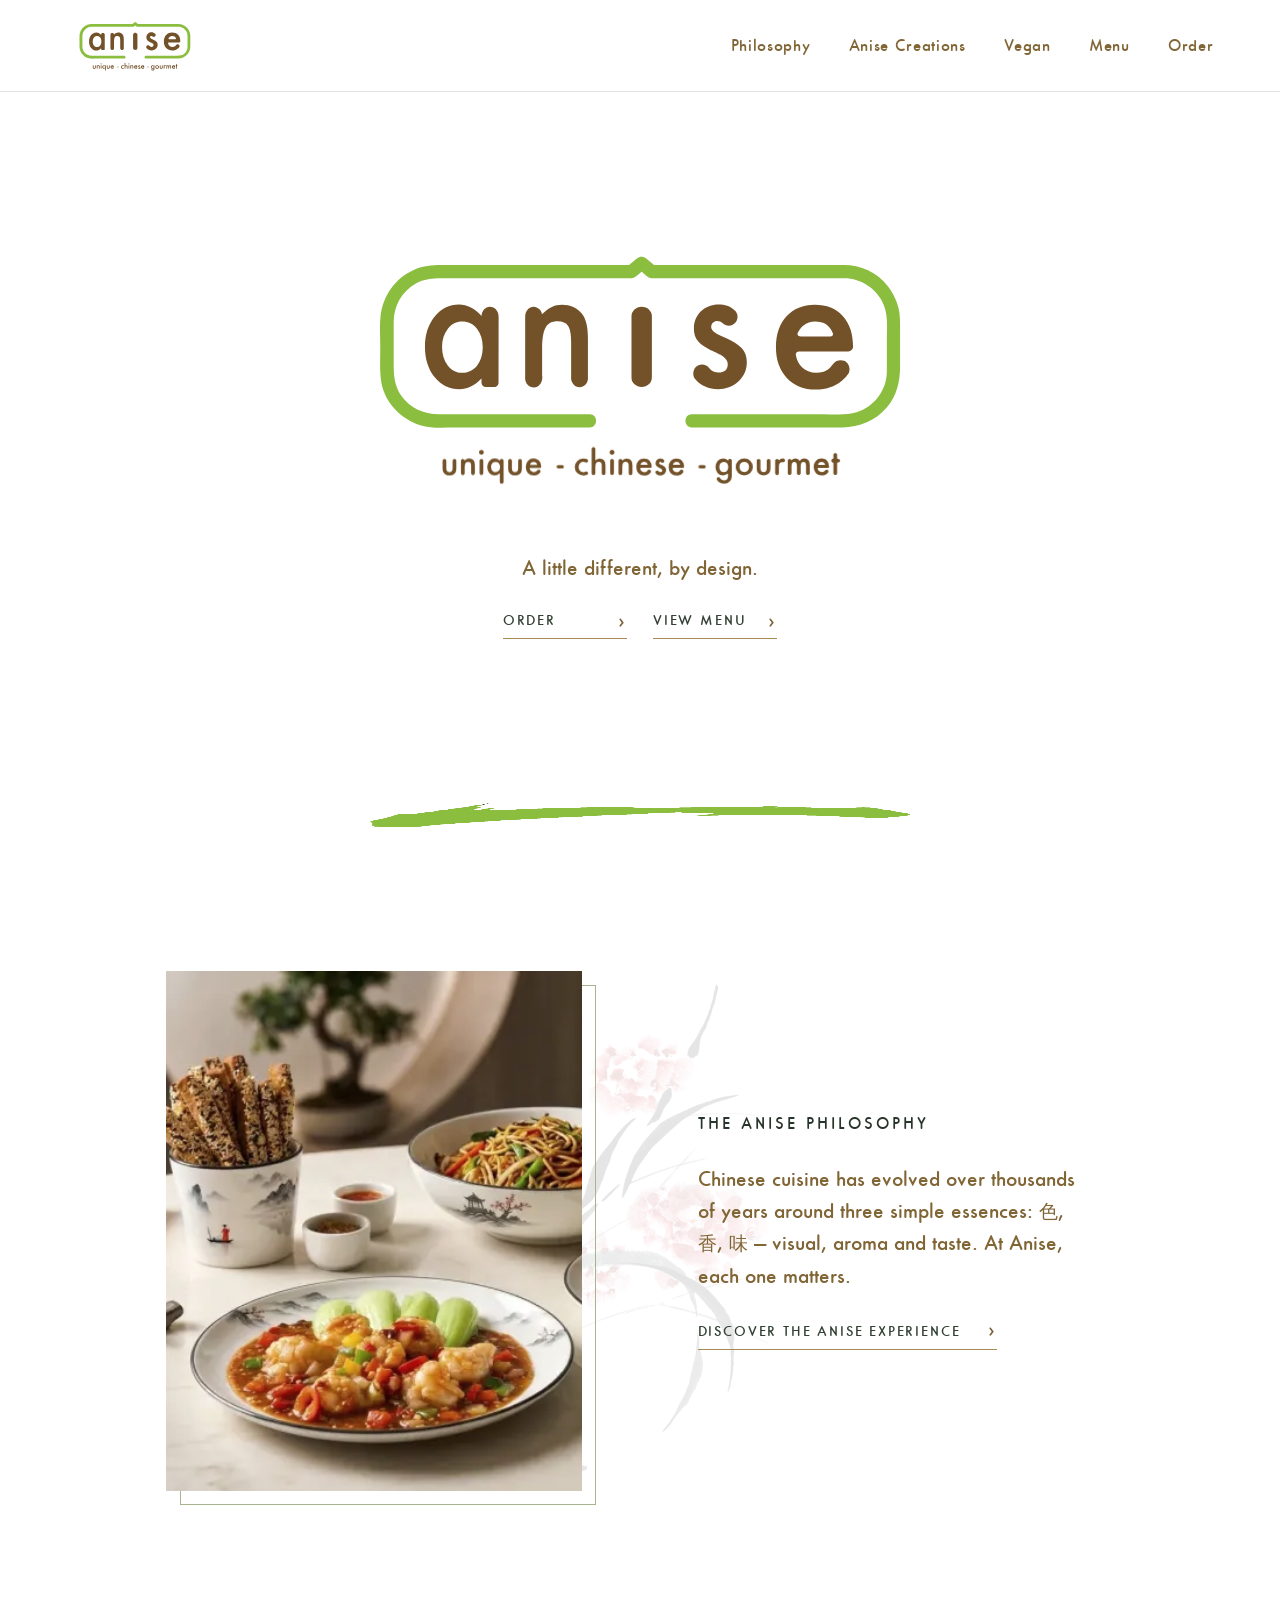
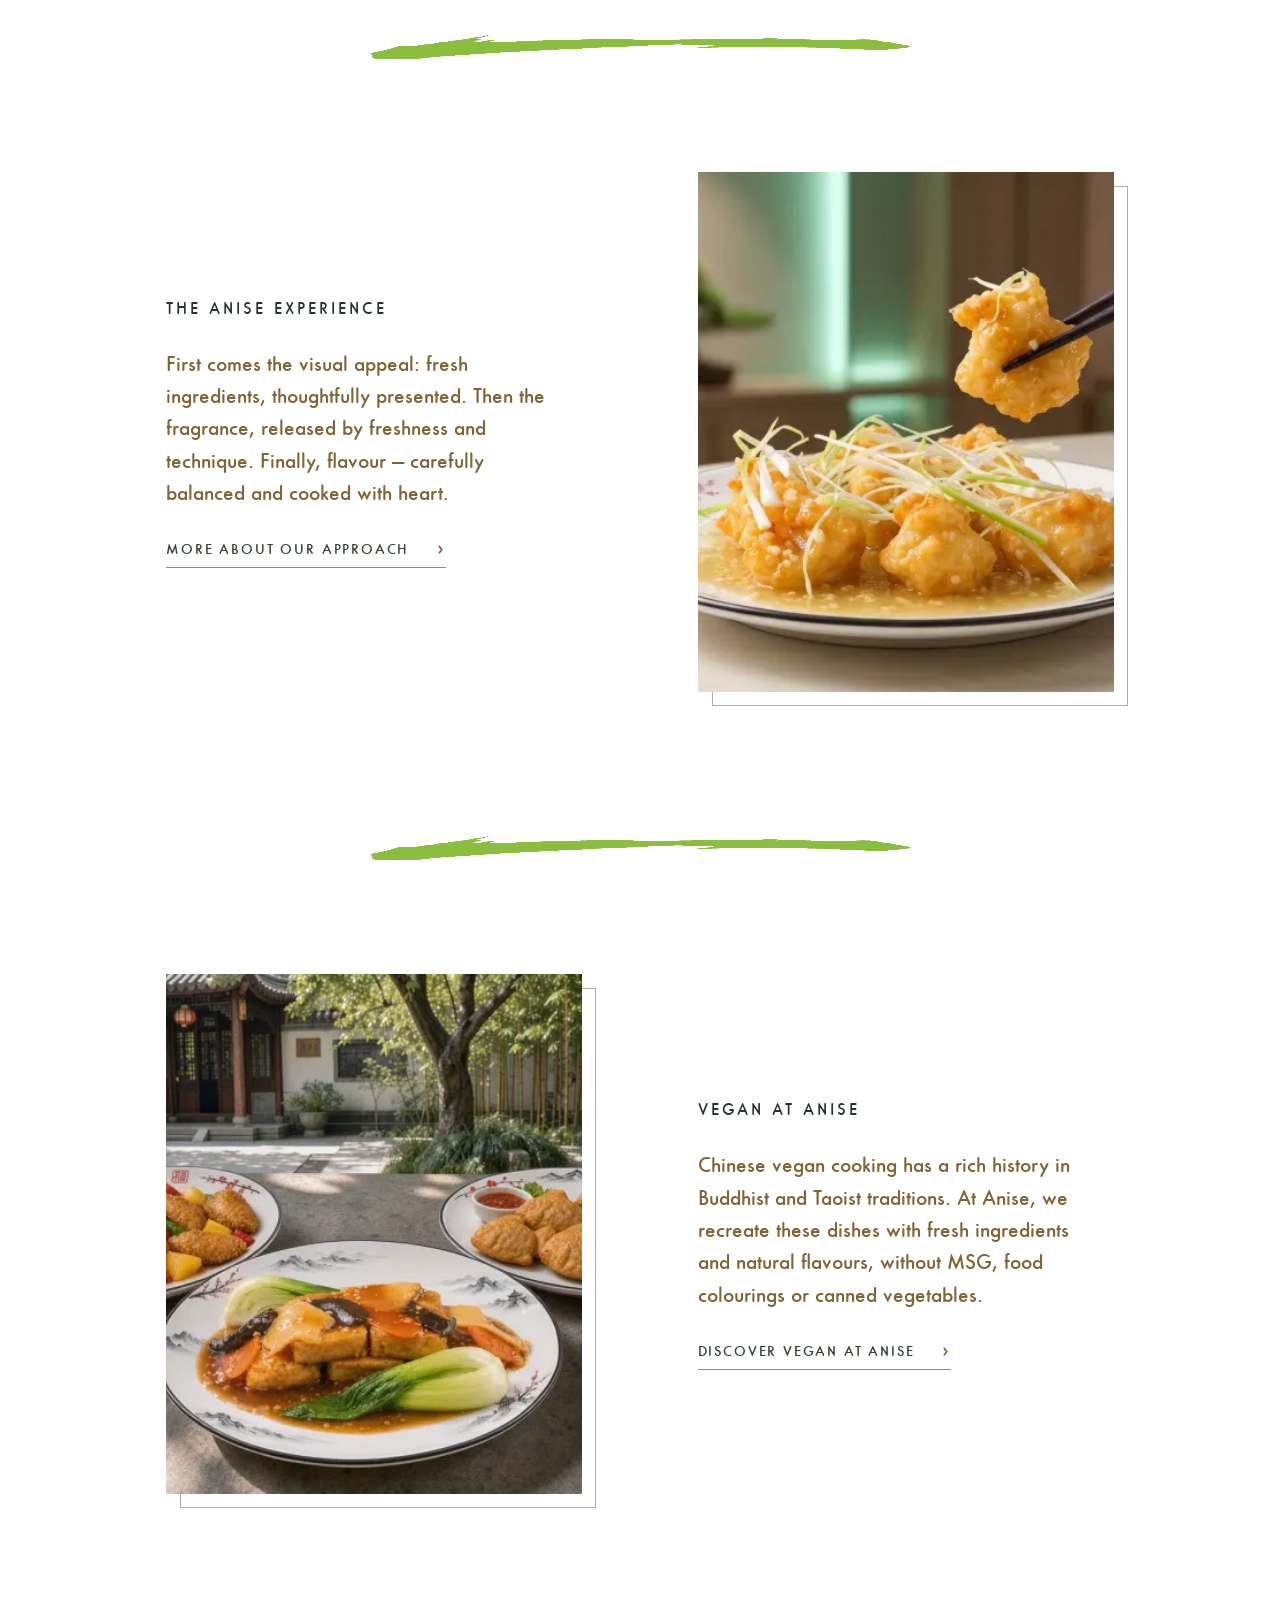
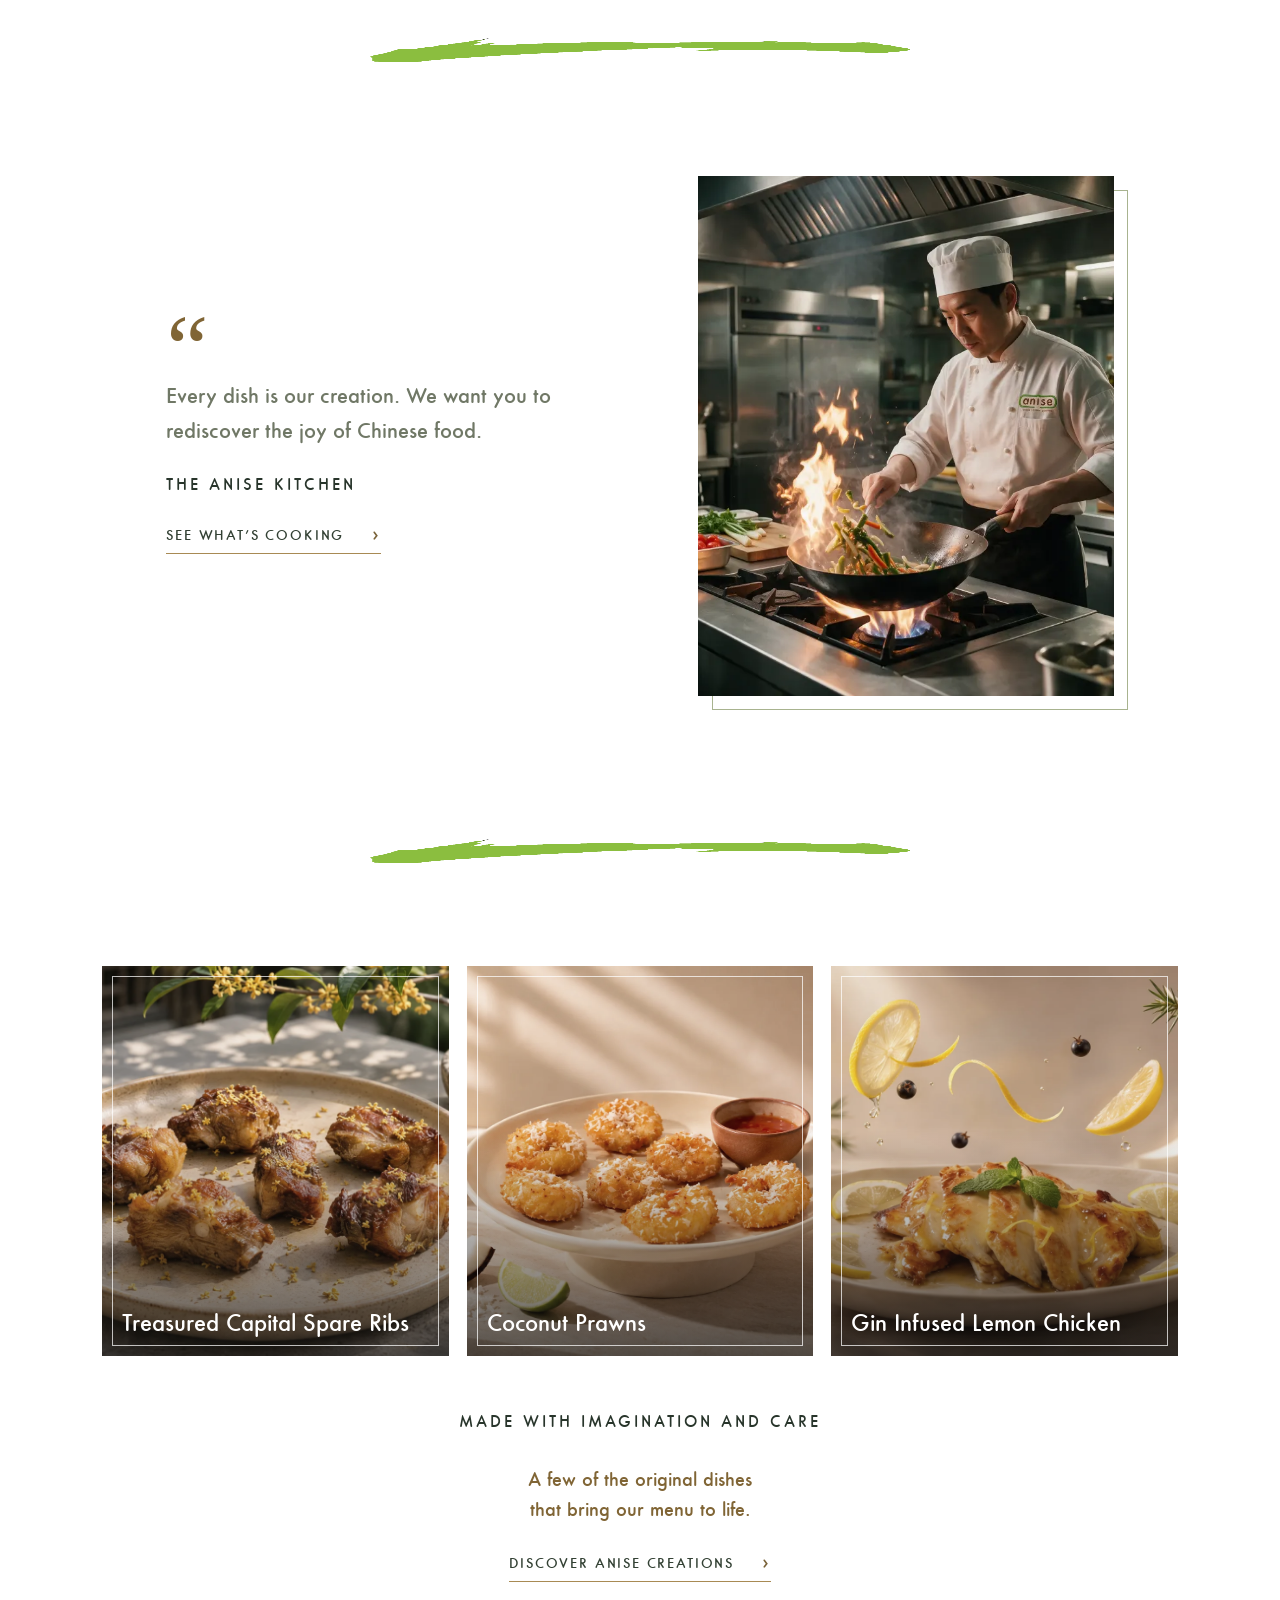
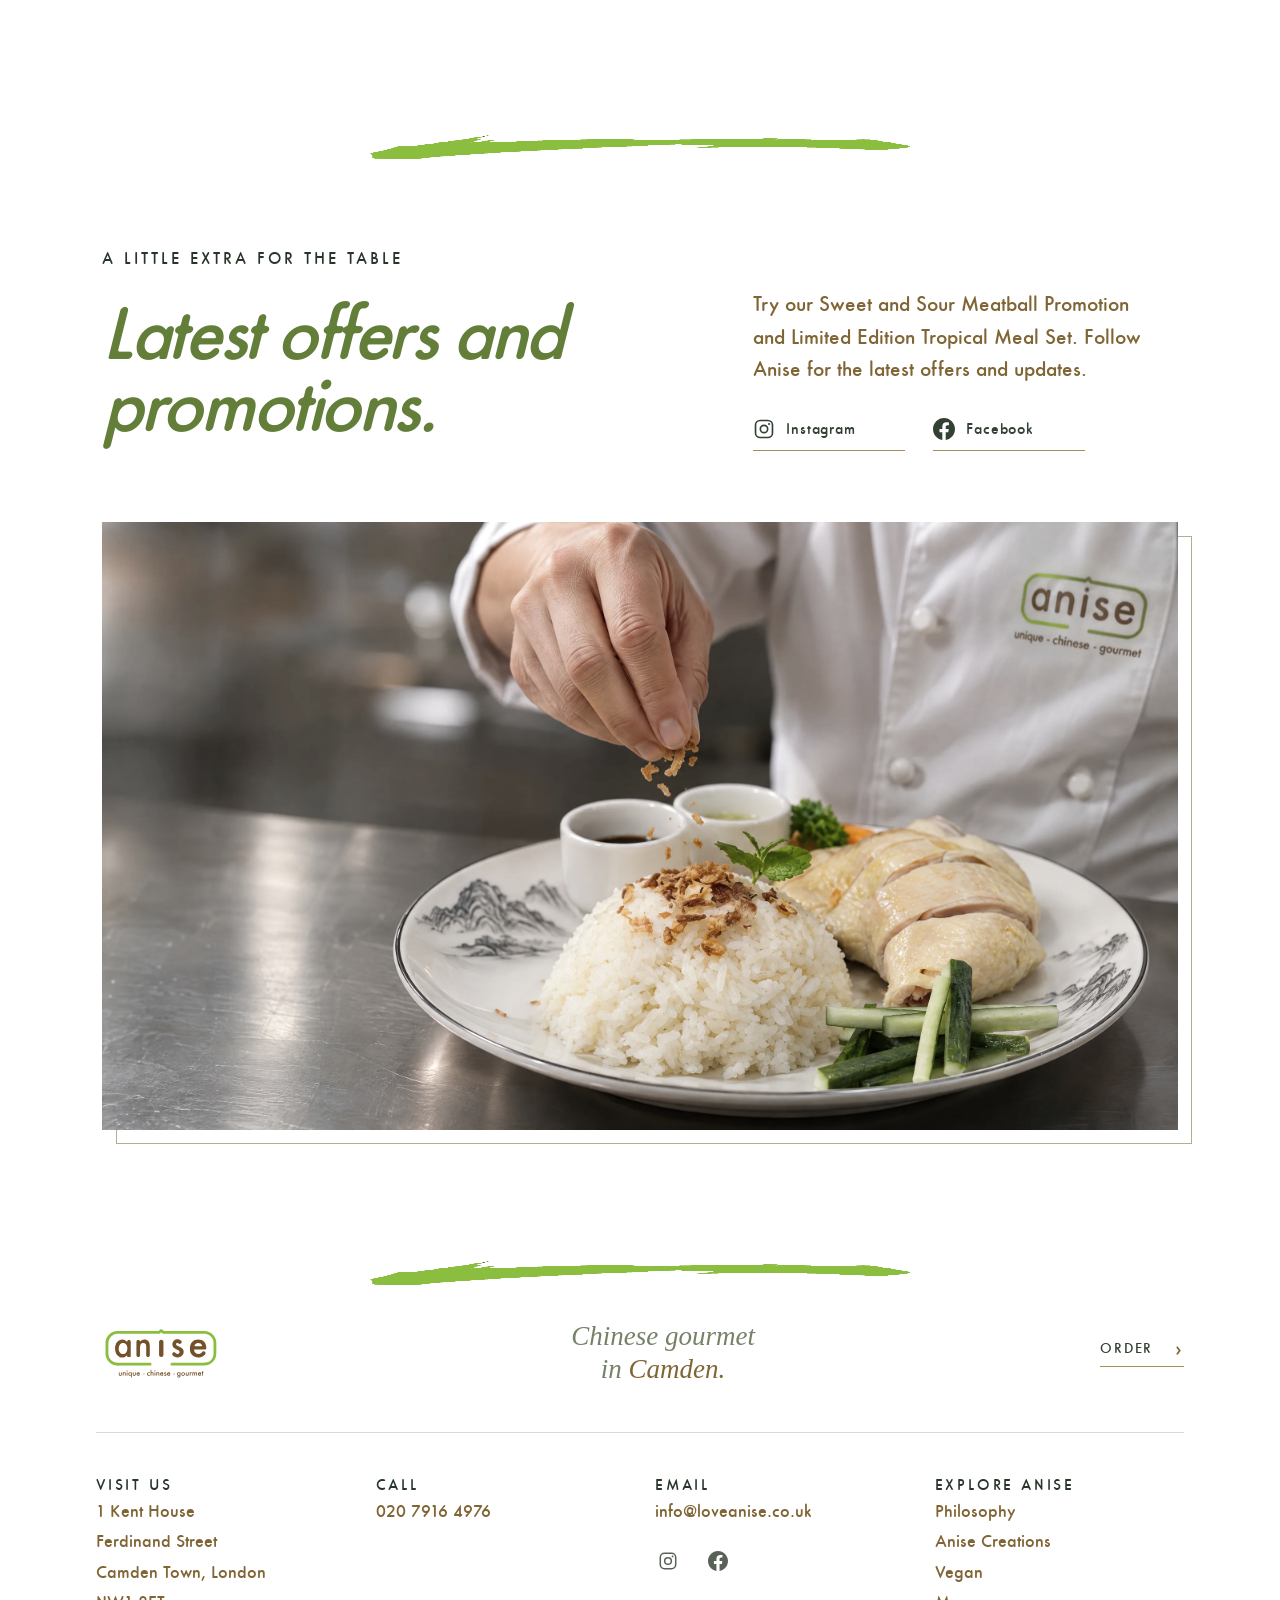
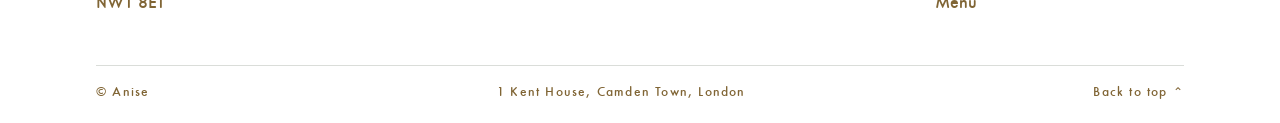
==== commit aa751c7a: "home page changes" ====
--- a/index.html
+++ b/index.html
@@ -1,6 +1,6 @@
 <!doctype html>
 <html lang="en">
-<head><meta charset="utf-8"><meta name="viewport" content="width=device-width, initial-scale=1"><meta name="theme-color" content="#f4f1e9"><title>Anise Chinese Gourmet | Chinese Takeaway & Delivery in Camden</title><meta name="description" content="Discover thoughtful Chinese cooking at Anise in Camden. Explore our menu, including vegan dishes, for takeaway and delivery."><meta name="robots" content="index, follow"><link rel="canonical" href="https://www.loveanise.co.uk/"><meta property="og:type" content="website"><meta property="og:title" content="Anise Chinese Gourmet | Camden"><meta property="og:description" content="Thoughtful Chinese cooking, made with the best sourced produce."><meta property="og:url" content="https://www.loveanise.co.uk/"><meta name="twitter:card" content="summary"><script type="application/ld+json">{"@context":"https://schema.org","@type":"Restaurant","name":"Anise Chinese Gourmet","url":"https://www.loveanise.co.uk/","servesCuisine":"Chinese","telephone":"+442079164976","email":"info@loveanise.co.uk","address":{"@type":"PostalAddress","streetAddress":"1 Kent House, Ferdinand Street","addressLocality":"London","postalCode":"NW1 8ET","addressCountry":"GB"},"hasMenu":"https://www.loveanise.co.uk/menu"}</script><link rel="preload" as="image" href="public/images/chinese-plum.webp" fetchpriority="high"><link rel="preload" as="font" type="font/woff2" href="public/fonts/station-webfont.woff2" crossorigin><link rel="stylesheet" href="styles.css?v=home-creations-station1"></head>
+<head><meta charset="utf-8"><meta name="viewport" content="width=device-width, initial-scale=1"><meta name="theme-color" content="#f4f1e9"><title>Anise Chinese Gourmet | Chinese Takeaway & Delivery in Camden</title><meta name="description" content="Discover thoughtful Chinese cooking at Anise in Camden. Explore our menu, including vegan dishes, for takeaway and delivery."><meta name="robots" content="index, follow"><link rel="canonical" href="https://www.loveanise.co.uk/"><meta property="og:type" content="website"><meta property="og:title" content="Anise Chinese Gourmet | Camden"><meta property="og:description" content="Thoughtful Chinese cooking, made with the best sourced produce."><meta property="og:url" content="https://www.loveanise.co.uk/"><meta name="twitter:card" content="summary"><script type="application/ld+json">{"@context":"https://schema.org","@type":"Restaurant","name":"Anise Chinese Gourmet","url":"https://www.loveanise.co.uk/","servesCuisine":"Chinese","telephone":"+442079164976","email":"info@loveanise.co.uk","address":{"@type":"PostalAddress","streetAddress":"1 Kent House, Ferdinand Street","addressLocality":"London","postalCode":"NW1 8ET","addressCountry":"GB"},"hasMenu":"https://www.loveanise.co.uk/menu"}</script><link rel="preload" as="image" href="public/images/chinese-plum.webp" fetchpriority="high"><link rel="preload" as="font" type="font/woff2" href="public/fonts/station-webfont.woff2" crossorigin><link rel="stylesheet" href="styles.css?v=footer-social1"></head>
 <body class="home-page">
   <a class="skip-link" href="#main-content">Skip to content</a>
   <header class="site-header"><a class="brand" href="#main-content" aria-label="Anise home"><img width="595" height="266" src="public/images/anise-logo.svg?v=safari20261105" alt="Anise"></a><button class="menu-toggle" aria-expanded="false" aria-controls="site-nav" aria-label="Open menu"><span></span><span></span><span class="sr-only">Toggle menu</span></button><nav id="site-nav" class="site-nav" aria-label="Main navigation"><a href="philosophy">Philosophy</a><a href="creations">Anise Creations</a><a href="vegan">Vegan</a><a href="menu">Menu</a><a href="order">Order</a></nav></header>
@@ -18,18 +18,61 @@
 		<defs><mask id="hero-band-reveal-mask"><path class="hero-band-reveal" fill="none" stroke="white" stroke-width="36" stroke-linecap="round" stroke-linejoin="round" pathLength="1000" d="M236.9,463.8c-42.6,0-85.2,0-127.8,0c-14.4,0-28.7,0-43.1,0c-17.4,0-33.3-6.9-43.2-21.8    c-8.4-12.5-8-26.2-8-40.6c0-13.9,0-27.8,0-41.7c0-18.5,9-34.8,25.1-44c8.9-5.1,18.6-6,28.6-6c23.6,0,47.1,0,70.7,0    c48.3,0,96.7,0,145,0c3.6,0,6.6-3.3,9.2-5.4c2.5-2.1,5.1-4.2,7.6-6.3c-3.5,0-7.1,0-10.6,0c2.1,1.7,4.1,3.4,6.2,5.1    c2.4,2,5.6,5.5,8.7,6.4c1.7,0.5,3.6,0.3,5.3,0.3c8.3,0,16.6,0,25,0c30.2,0,60.5,0,90.7,0c27.8,0,55.5,0,83.3,0    c5.2,0,10.5,0,15.7,0c19.5,0,37.8,12.2,45,30.5c4.9,12.2,3.4,26.3,3.4,39.2c0,12,0,24,0,36c0,21.1-14.2,39.9-34.2,46.2    c-11.8,3.7-25.9,2.1-38.1,2.1c-48,0-96,0-144,0c-1.6,0-3.1,0-4.7,0"/></mask></defs><path fill="#8BBE3F" mask="url(#hero-band-reveal-mask)" d="M236.9,463.8c-42.6,0-85.2,0-127.8,0c-14.4,0-28.7,0-43.1,0c-17.4,0-33.3-6.9-43.2-21.8    c-8.4-12.5-8-26.2-8-40.6c0-13.9,0-27.8,0-41.7c0-18.5,9-34.8,25.1-44c8.9-5.1,18.6-6,28.6-6c23.6,0,47.1,0,70.7,0    c48.3,0,96.7,0,145,0c3.6,0,6.6-3.3,9.2-5.4c2.5-2.1,5.1-4.2,7.6-6.3c-3.5,0-7.1,0-10.6,0c2.1,1.7,4.1,3.4,6.2,5.1    c2.4,2,5.6,5.5,8.7,6.4c1.7,0.5,3.6,0.3,5.3,0.3c8.3,0,16.6,0,25,0c30.2,0,60.5,0,90.7,0c27.8,0,55.5,0,83.3,0    c5.2,0,10.5,0,15.7,0c19.5,0,37.8,12.2,45,30.5c4.9,12.2,3.4,26.3,3.4,39.2c0,12,0,24,0,36c0,21.1-14.2,39.9-34.2,46.2    c-11.8,3.7-25.9,2.1-38.1,2.1c-48,0-96,0-144,0c-1.6,0-3.1,0-4.7,0c-9.7,0-9.7,15,0,15c42.8,0,85.6,0,128.4,0    c14.1,0,28.1,0,42.2,0c19.4,0,37.6-7.5,50.3-22.4c11.6-13.6,15.1-29.8,15.1-47.2c0-14.7,0-29.4,0-44c0-5.3,0-10.6-0.7-15.9    c-1.6-11.6-6.5-21.8-13.6-31c-11.6-15-30.7-23.4-49.5-23.4c-18.6,0-37.2,0-55.8,0c-53.2,0-106.5,0-159.7,0c-0.7,0-1.4,0-2.1,0    c1.8,0.7,3.5,1.5,5.3,2.2c-3.9-3.2-7.7-6.4-11.6-9.6c-3.4-2.8-7.2-2.8-10.6,0c-3.9,3.2-7.7,6.4-11.6,9.6c1.8-0.7,3.5-1.5,5.3-2.2    c-48,0-96.1,0-144.1,0c-23.8,0-47.5,0-71.3,0c-10.6,0-20.7,1-30.6,5.2c-21.6,9.2-35.6,29.6-38.2,52.6c-1.3,12-0.3,24.6-0.3,36.7    c0,12.9-1,26.4,1.3,39.1c4.2,22.7,22.3,41,43.9,47.8c12.7,4,27.1,2.6,40.2,2.6c48.4,0,96.8,0,145.2,0c2.2,0,4.3,0,6.5,0    C246.6,478.8,246.6,463.8,236.9,463.8L236.9,463.8z"/>
 	</g>
 </g>
-<g class="hero-tagline" transform="matrix(1 0 0 1 218.2583 532.7587)" fill="#735229"><path d="M93 483Q93 701 248 852Q402 1003 628 1003Q732 1003 828 967Q859 956 879.5 929.0Q900 902 900 866Q900 844 891.5 824.5Q883 805 869.0 790.5Q855 776 835.5 767.5Q816 759 794 759Q768 759 744 772Q689 798 621 798Q493 798 409 711Q325 621 325 486Q325 347 406 260Q490 173 617 173Q692 173 751 204Q773 214 796 214Q818 214 837.0 205.5Q856 197 870.0 182.5Q884 168 892.0 149.0Q900 130 900 108Q900 73 879.5 46.0Q859 19 827 9Q726 -30 627 -30Q400 -30 246 117Q93 265 93 483Z" transform="translate(0.0000000 0) scale(0.018684912 -0.018684912)"/><path d="M140 108V109V110V111V112V1572Q140 1572 140 1577Q140 1600 149.0 1620.5Q158 1641 173.0 1656.5Q188 1672 208.5 1681.0Q229 1690 252 1690Q276 1690 296.5 1681.0Q317 1672 332.0 1657.0Q347 1642 356.0 1621.5Q365 1601 365 1577V893Q485 1001 630 1001Q795 1001 894 894Q978 801 978 596V125Q979 122 979 120L978 111Q978 87 969.5 66.5Q961 46 946.0 31.0Q931 16 910.5 7.0Q890 -2 866 -2Q843 -2 822.5 7.0Q802 16 786.5 31.0Q771 46 762.0 66.5Q753 87 753 111V112V117V575Q753 692 712 744Q670 798 578 798Q460 798 412 724Q365 652 365 470V124Q365 120 365.5 117.0Q366 114 366 111Q366 87 357.0 66.5Q348 46 332.5 31.0Q317 16 296.5 7.0Q276 -2 253 -2Q230 -2 209.5 6.5Q189 15 173.5 30.0Q158 45 149.0 65.0Q140 85 140 108Z" transform="translate(18.2364742 0) scale(0.018684912 -0.018684912)"/><path d="M108 1379Q108 1437 152 1481Q195 1524 255 1524Q314 1524 359 1481Q402 1439 402 1378Q402 1317 359 1274Q317 1231 256 1231Q194 1231 152 1274Q108 1318 108 1379ZM144 113V125V859V862Q144 885 153.0 905.5Q162 926 177.0 941.5Q192 957 212.5 966.0Q233 975 256 975Q280 975 300.5 966.0Q321 957 336.0 941.5Q351 926 360.0 905.5Q369 885 369 862V859V115Q368 114 368 112Q368 89 359.0 69.0Q350 49 335.0 34.0Q320 19 299.5 10.0Q279 1 256 1Q233 1 212.5 10.0Q192 19 177.0 34.0Q162 49 153.0 69.5Q144 90 144 113Z" transform="translate(39.2196305 0) scale(0.018684912 -0.018684912)"/><path d="M136 111Q136 122 137 127V859Q137 883 146.0 904.0Q155 925 171.0 941.0Q187 957 208.0 966.0Q229 975 253 975Q273 975 291.5 968.0Q310 961 325.0 949.0Q340 937 350.5 920.0Q361 903 365 884Q484 1002 634 1002Q805 1002 900 894Q983 804 983 596V114Q983 112 982.5 109.5Q982 107 982 105Q981 82 971.5 62.5Q962 43 946.5 28.5Q931 14 911.0 5.5Q891 -3 868 -3Q844 -3 823.5 6.0Q803 15 787.5 30.5Q772 46 763.0 66.5Q754 87 754 111Q754 120 755 125V541Q755 686 715 741Q674 798 572 798Q458 798 412 723Q365 650 365 467V139Q367 132 367.0 126.5Q367 121 367 113Q367 89 358.0 67.5Q349 46 334.0 30.0Q319 14 298.0 4.5Q277 -5 253 -5Q229 -5 207.5 4.0Q186 13 170.0 29.0Q154 45 145.0 66.0Q136 87 136 111Z" transform="translate(48.7489357 0) scale(0.018684912 -0.018684912)"/><path d="M92 485Q92 716 220 859Q348 1000 563 1000Q672 1000 756.0 966.5Q840 933 903 863Q1028 727 1028 487Q1026 464 1009.5 448.0Q993 432 970 432H380Q376 432 367.0 431.0Q358 430 349.5 425.5Q341 421 336.0 411.5Q331 402 334 385Q350 298 405 242Q475 172 583 172Q667 172 723 212Q738 223 754.5 240.5Q771 258 790 281Q805 302 828.5 314.0Q852 326 878 326Q901 326 921.0 317.5Q941 309 955.5 294.0Q970 279 978.5 259.0Q987 239 987 217Q987 178 963 148Q962 146 961.0 145.5Q960 145 959 144L943 125Q895 73 837 36Q781 3 716 -14Q652 -30 575 -30Q356 -30 224 111Q92 250 92 485ZM355 645Q355 639 357 634Q360 627 368.5 621.5Q377 616 395 616H398H751Q765 617 772 622Q780 628 782 634Q784 639 783 644Q783 646 783 648Q782 654 781 659Q725 797 568 797Q524 797 491 784Q455 772 425 748Q410 736 397.5 722.5Q385 709 375 692Q370 684 366.0 676.5Q362 669 358 661Q355 653 355 645Z" transform="translate(69.7320920 0) scale(0.018684912 -0.018684912)"/><path d="M121 165Q121 187 129.5 207.0Q138 227 152.0 241.0Q166 255 185.5 263.5Q205 272 228 272Q254 272 276.5 260.5Q299 249 314 229V230Q323 217 329 213Q349 195 372.5 185.0Q396 175 425 175Q539 175 539 279Q539 339 452 390Q435 398 418.0 406.5Q401 415 384 424Q367 432 350.5 440.0Q334 448 316 456Q216 505 179 553Q128 613 128 709Q128 836 214 919Q303 1001 429 1001Q485 1001 533.0 983.5Q581 966 619 931Q637 917 648.0 895.5Q659 874 659 849Q659 826 650.5 806.5Q642 787 628.0 773.0Q614 759 594.5 750.5Q575 742 553 742Q531 742 512.0 749.5Q493 757 479 771Q449 798 412 798Q383 798 361 778Q340 758 340 726Q340 668 468 615Q558 577 617.0 541.0Q676 505 708 473Q771 408 771 300Q771 159 665 64Q564 -26 421 -26Q249 -26 144 97H145Q121 124 121 165Z" transform="translate(90.9020974 0) scale(0.018684912 -0.018684912)"/><path d="M92 485Q92 716 220 859Q348 1000 563 1000Q672 1000 756.0 966.5Q840 933 903 863Q1028 727 1028 487Q1026 464 1009.5 448.0Q993 432 970 432H380Q376 432 367.0 431.0Q358 430 349.5 425.5Q341 421 336.0 411.5Q331 402 334 385Q350 298 405 242Q475 172 583 172Q667 172 723 212Q738 223 754.5 240.5Q771 258 790 281Q805 302 828.5 314.0Q852 326 878 326Q901 326 921.0 317.5Q941 309 955.5 294.0Q970 279 978.5 259.0Q987 239 987 217Q987 178 963 148Q962 146 961.0 145.5Q960 145 959 144L943 125Q895 73 837 36Q781 3 716 -14Q652 -30 575 -30Q356 -30 224 111Q92 250 92 485ZM355 645Q355 639 357 634Q360 627 368.5 621.5Q377 616 395 616H398H751Q765 617 772 622Q780 628 782 634Q784 639 783 644Q783 646 783 648Q782 654 781 659Q725 797 568 797Q524 797 491 784Q455 772 425 748Q410 736 397.5 722.5Q385 709 375 692Q370 684 366.0 676.5Q362 669 358 661Q355 653 355 645Z" transform="translate(106.4292594 0) scale(0.018684912 -0.018684912)"/></g><g class="hero-tagline" transform="matrix(1 0 0 1 377.6748 532.7601)" fill="#735229"><path d="M96 482Q96 693 215 844Q343 1002 553 1002Q736 1002 859 864Q859 887 868.0 907.5Q877 928 892.5 943.0Q908 958 928.5 966.5Q949 975 972 975Q995 975 1015.5 966.5Q1036 958 1051.0 943.0Q1066 928 1074.5 907.5Q1083 887 1083 864Q1083 862 1083.5 860.5Q1084 859 1084 858V23Q1084 -12 1082.5 -42.0Q1081 -72 1079 -98Q1074 -151 1067 -191Q1041 -301 973 -380Q841 -532 610 -532Q414 -532 289 -426Q221 -370 183 -291Q170 -265 170 -238Q170 -215 179.0 -194.5Q188 -174 203.0 -159.0Q218 -144 238.5 -135.0Q259 -126 282 -126Q319 -126 347.5 -147.5Q376 -169 387 -203Q392 -213 397.0 -221.5Q402 -230 408 -238Q477 -328 612 -328Q859 -328 859 -26V51Q859 51 858 52Q858 73 849.5 76.5Q841 80 830 76Q818 72 802 59H801Q688 -27 549 -27Q350 -27 224 117Q96 263 96 482ZM327 484Q327 352 394 267Q467 174 596 174Q724 174 800 268Q869 352 869 486Q869 626 793 711Q715 798 596 798Q467 798 394 704Q327 619 327 484Z" transform="translate(0.0000000 0) scale(0.018684912 -0.018684912)"/><path d="M96 494Q96 705 247.0 853.0Q398 1001 615 1001Q833 1001 985 852Q1135 703 1135 486Q1135 267 984 119Q832 -28 611 -28Q392 -28 244 122Q96 270 96 494ZM326 490Q326 344 404 259Q484 173 615 173Q747 173 826.0 258.0Q905 343 905 485Q905 627 826 712Q746 798 615 798Q486 798 406.0 712.0Q326 626 326 490Z" transform="translate(22.9077022 0) scale(0.018684912 -0.018684912)"/><path d="M141 411V862V863Q141 886 150.0 906.5Q159 927 174.0 942.0Q189 957 209.5 966.0Q230 975 254 975Q277 975 297.5 966.0Q318 957 333.0 942.0Q348 927 357.0 906.5Q366 886 366 863V862V417Q366 174 557 174Q748 174 748 417V862Q748 885 757.0 905.5Q766 926 781.0 941.5Q796 957 816.5 966.0Q837 975 860 975Q884 975 904.5 966.0Q925 957 940.0 941.5Q955 926 964.0 905.5Q973 885 973 862V854V411Q973 296 944 209Q916 133 847 72Q733 -27 557 -27Q382 -27 268 72Q233 103 208.0 137.0Q183 171 169 209Q141 277 141 411Z" transform="translate(45.9088291 0) scale(0.018684912 -0.018684912)"/><path d="M141 108V109V856V858Q141 882 150.0 902.5Q159 923 174.5 938.5Q190 954 211.0 963.0Q232 972 256 972Q296 972 327.0 947.5Q358 923 366 885H367Q429 950 477 974Q526 999 594 999Q603 999 612.5 999.0Q622 999 632 997Q654 995 673.0 986.0Q692 977 706.5 961.5Q721 946 729.0 926.0Q737 906 737 884Q737 861 728.0 840.5Q719 820 704.0 804.5Q689 789 668.5 780.0Q648 771 625 771Q617 771 609.5 772.0Q602 773 594 775L592 776Q581 779 572.0 780.0Q563 781 552 781Q367 781 367 502V124Q368 119 368 108Q368 85 359.0 64.5Q350 44 334.5 28.5Q319 13 298.5 4.0Q278 -5 255 -5Q231 -5 210.5 4.0Q190 13 174.5 28.5Q159 44 150.0 64.5Q141 85 141 108Z" transform="translate(66.7611910 0) scale(0.018684912 -0.018684912)"/><path d="M141 109V114V861Q141 884 150.0 904.5Q159 925 174.5 940.5Q190 956 210.5 965.0Q231 974 254 974Q297 974 328.0 949.5Q359 925 365 884L366 883Q431 951 477 975Q524 1000 600 1000Q764 1000 860 856Q966 1000 1147 1000Q1476 1000 1476 602L1475 114Q1475 109 1474 106Q1472 84 1463.0 65.0Q1454 46 1439.0 31.5Q1424 17 1404.0 9.0Q1384 1 1362 1Q1338 1 1317.5 10.0Q1297 19 1282.0 34.5Q1267 50 1258.0 70.5Q1249 91 1249 114V124V540Q1249 680 1215 738Q1180 797 1100 797Q1007 797 965 727Q923 656 923 502V114Q922 112 922 107Q921 85 911.5 65.5Q902 46 887.0 31.5Q872 17 852.0 8.5Q832 0 809 0Q786 0 765.5 9.0Q745 18 729.5 33.5Q714 49 705.0 69.5Q696 90 696 113V116V537Q696 797 547 797Q453 797 409 726Q366 656 366 502L365 116Q365 110 364 107Q363 85 354.0 65.5Q345 46 330.0 31.5Q315 17 295.0 8.5Q275 0 253 0Q230 0 209.5 8.5Q189 17 174.0 31.5Q159 46 150.0 66.0Q141 86 141 109Z" transform="translate(81.0738336 0) scale(0.018684912 -0.018684912)"/><path d="M92 485Q92 716 220 859Q348 1000 563 1000Q672 1000 756.0 966.5Q840 933 903 863Q1028 727 1028 487Q1026 464 1009.5 448.0Q993 432 970 432H380Q376 432 367.0 431.0Q358 430 349.5 425.5Q341 421 336.0 411.5Q331 402 334 385Q350 298 405 242Q475 172 583 172Q667 172 723 212Q738 223 754.5 240.5Q771 258 790 281Q805 302 828.5 314.0Q852 326 878 326Q901 326 921.0 317.5Q941 309 955.5 294.0Q970 279 978.5 259.0Q987 239 987 217Q987 178 963 148Q962 146 961.0 145.5Q960 145 959 144L943 125Q895 73 837 36Q781 3 716 -14Q652 -30 575 -30Q356 -30 224 111Q92 250 92 485ZM355 645Q355 639 357 634Q360 627 368.5 621.5Q377 616 395 616H398H751Q765 617 772 622Q780 628 782 634Q784 639 783 644Q783 646 783 648Q782 654 781 659Q725 797 568 797Q524 797 491 784Q455 772 425 748Q410 736 397.5 722.5Q385 709 375 692Q370 684 366.0 676.5Q362 669 358 661Q355 653 355 645Z" transform="translate(111.3433913 0) scale(0.018684912 -0.018684912)"/><path d="M26 869Q26 903 44.0 929.5Q62 956 91 970Q93 972 95.5 972.0Q98 972 100 973Q110 977 124 979Q138 986 147.5 999.5Q157 1013 157 1030V1217Q157 1240 166.0 1260.5Q175 1281 190.0 1296.0Q205 1311 225.5 1320.0Q246 1329 269 1329Q292 1329 312.5 1320.0Q333 1311 348.5 1296.0Q364 1281 373.0 1260.5Q382 1240 382 1217V1030Q382 1007 398.0 990.5Q414 974 437 974H450H452Q474 974 493.0 965.5Q512 957 526.0 943.0Q540 929 548.5 910.0Q557 891 557 869Q557 847 548.5 828.0Q540 809 526.0 795.0Q512 781 493.0 773.0Q474 765 452 765H448L436 764Q413 763 397.5 746.5Q382 730 382 707V113V111Q382 88 373.5 67.5Q365 47 350.0 32.0Q335 17 314.5 8.5Q294 0 270 0Q247 0 226.5 8.5Q206 17 190.5 32.0Q175 47 166.0 67.5Q157 88 157 111V115V707Q157 724 147.5 737.5Q138 751 124 759Q110 761 98 765Q96 766 94.5 766.0Q93 766 91 768Q62 781 44.0 808.0Q26 835 26 869Z" transform="translate(132.5133967 0) scale(0.018684912 -0.018684912)"/></g><g class="hero-tagline" transform="matrix(1 0 0 1 67.5454 532.7616)" fill="#735229"><path d="M141 411V862V863Q141 886 150.0 906.5Q159 927 174.0 942.0Q189 957 209.5 966.0Q230 975 254 975Q277 975 297.5 966.0Q318 957 333.0 942.0Q348 927 357.0 906.5Q366 886 366 863V862V417Q366 174 557 174Q748 174 748 417V862Q748 885 757.0 905.5Q766 926 781.0 941.5Q796 957 816.5 966.0Q837 975 860 975Q884 975 904.5 966.0Q925 957 940.0 941.5Q955 926 964.0 905.5Q973 885 973 862V854V411Q973 296 944 209Q916 133 847 72Q733 -27 557 -27Q382 -27 268 72Q233 103 208.0 137.0Q183 171 169 209Q141 277 141 411Z" transform="translate(0.0000000 0) scale(0.018684912 -0.018684912)"/><path d="M136 111Q136 122 137 127V859Q137 883 146.0 904.0Q155 925 171.0 941.0Q187 957 208.0 966.0Q229 975 253 975Q273 975 291.5 968.0Q310 961 325.0 949.0Q340 937 350.5 920.0Q361 903 365 884Q484 1002 634 1002Q805 1002 900 894Q983 804 983 596V114Q983 112 982.5 109.5Q982 107 982 105Q981 82 971.5 62.5Q962 43 946.5 28.5Q931 14 911.0 5.5Q891 -3 868 -3Q844 -3 823.5 6.0Q803 15 787.5 30.5Q772 46 763.0 66.5Q754 87 754 111Q754 120 755 125V541Q755 686 715 741Q674 798 572 798Q458 798 412 723Q365 650 365 467V139Q367 132 367.0 126.5Q367 121 367 113Q367 89 358.0 67.5Q349 46 334.0 30.0Q319 14 298.0 4.5Q277 -5 253 -5Q229 -5 207.5 4.0Q186 13 170.0 29.0Q154 45 145.0 66.0Q136 87 136 111Z" transform="translate(20.8523619 0) scale(0.018684912 -0.018684912)"/><path d="M108 1379Q108 1437 152 1481Q195 1524 255 1524Q314 1524 359 1481Q402 1439 402 1378Q402 1317 359 1274Q317 1231 256 1231Q194 1231 152 1274Q108 1318 108 1379ZM144 113V125V859V862Q144 885 153.0 905.5Q162 926 177.0 941.5Q192 957 212.5 966.0Q233 975 256 975Q280 975 300.5 966.0Q321 957 336.0 941.5Q351 926 360.0 905.5Q369 885 369 862V859V115Q368 114 368 112Q368 89 359.0 69.0Q350 49 335.0 34.0Q320 19 299.5 10.0Q279 1 256 1Q233 1 212.5 10.0Q192 19 177.0 34.0Q162 49 153.0 69.5Q144 90 144 113Z" transform="translate(41.8355182 0) scale(0.018684912 -0.018684912)"/><path d="M98 485Q98 706 229 857Q362 1005 561 1005Q729 1005 863 871Q865 893 874.5 912.5Q884 932 899.5 946.0Q915 960 934.5 968.5Q954 977 977 977Q1000 977 1020.5 968.0Q1041 959 1056.5 944.0Q1072 929 1081.0 908.5Q1090 888 1090 864V861V-415Q1090 -415 1091 -417Q1091 -441 1082.0 -461.5Q1073 -482 1057.5 -497.5Q1042 -513 1021.5 -522.0Q1001 -531 977 -531Q953 -531 932.5 -522.0Q912 -513 896.5 -498.0Q881 -483 872.0 -462.5Q863 -442 863 -418V-408V111Q729 -27 556 -27Q360 -27 229 119Q98 265 98 485ZM330 495Q330 352 406 266Q481 175 599 175Q723 175 801 261Q879 348 879 488Q879 623 802 714Q725 801 601 801Q485 801 407 713Q330 626 330 495Z" transform="translate(51.3648234 0) scale(0.018684912 -0.018684912)"/><path d="M141 411V862V863Q141 886 150.0 906.5Q159 927 174.0 942.0Q189 957 209.5 966.0Q230 975 254 975Q277 975 297.5 966.0Q318 957 333.0 942.0Q348 927 357.0 906.5Q366 886 366 863V862V417Q366 174 557 174Q748 174 748 417V862Q748 885 757.0 905.5Q766 926 781.0 941.5Q796 957 816.5 966.0Q837 975 860 975Q884 975 904.5 966.0Q925 957 940.0 941.5Q955 926 964.0 905.5Q973 885 973 862V854V411Q973 296 944 209Q916 133 847 72Q733 -27 557 -27Q382 -27 268 72Q233 103 208.0 137.0Q183 171 169 209Q141 277 141 411Z" transform="translate(74.3098955 0) scale(0.018684912 -0.018684912)"/><path d="M92 485Q92 716 220 859Q348 1000 563 1000Q672 1000 756.0 966.5Q840 933 903 863Q1028 727 1028 487Q1026 464 1009.5 448.0Q993 432 970 432H380Q376 432 367.0 431.0Q358 430 349.5 425.5Q341 421 336.0 411.5Q331 402 334 385Q350 298 405 242Q475 172 583 172Q667 172 723 212Q738 223 754.5 240.5Q771 258 790 281Q805 302 828.5 314.0Q852 326 878 326Q901 326 921.0 317.5Q941 309 955.5 294.0Q970 279 978.5 259.0Q987 239 987 217Q987 178 963 148Q962 146 961.0 145.5Q960 145 959 144L943 125Q895 73 837 36Q781 3 716 -14Q652 -30 575 -30Q356 -30 224 111Q92 250 92 485ZM355 645Q355 639 357 634Q360 627 368.5 621.5Q377 616 395 616H398H751Q765 617 772 622Q780 628 782 634Q784 639 783 644Q783 646 783 648Q782 654 781 659Q725 797 568 797Q524 797 491 784Q455 772 425 748Q410 736 397.5 722.5Q385 709 375 692Q370 684 366.0 676.5Q362 669 358 661Q355 653 355 645Z" transform="translate(95.1622574 0) scale(0.018684912 -0.018684912)"/></g><g class="hero-tagline" transform="matrix(1 0 0 1 360.0938 532.7601)" fill="#735229"><path d="M3 494Q3 535 31.0 563.0Q59 591 99 591H100V592H341Q342 592 342.5 591.5Q343 591 345 591Q365 591 382.5 583.5Q400 576 413.5 563.0Q427 550 434.5 532.5Q442 515 442 495Q442 475 434.5 457.5Q427 440 414.0 426.5Q401 413 383.0 405.5Q365 398 345 398Q343 398 340.0 398.5Q337 399 335 399H110Q107 399 104.5 398.5Q102 398 99 398Q59 398 31.0 426.0Q3 454 3 494Z" transform="translate(0.0000000 0) scale(0.018684912 -0.018684912)"/></g><g class="hero-tagline" transform="matrix(1 0 0 1 199.3374 532.7587)" fill="#735229"><path d="M3 494Q3 535 31.0 563.0Q59 591 99 591H100V592H341Q342 592 342.5 591.5Q343 591 345 591Q365 591 382.5 583.5Q400 576 413.5 563.0Q427 550 434.5 532.5Q442 515 442 495Q442 475 434.5 457.5Q427 440 414.0 426.5Q401 413 383.0 405.5Q365 398 345 398Q343 398 340.0 398.5Q337 399 335 399H110Q107 399 104.5 398.5Q102 398 99 398Q59 398 31.0 426.0Q3 454 3 494Z" transform="translate(0.0000000 0) scale(0.018684912 -0.018684912)"/></g></svg><h1 class="sr-only" id="hero-title">The joy of Chinese food.</h1><p class="hero-intro">Inspired by Chinese tradition, brought to life by a love of good food and the pleasure of sharing it.</p><div class="hero-actions home-hero-actions"><a class="text-link" href="order">Order <span aria-hidden="true">›</span></a><a class="text-link" href="menu">View menu <span>›</span></a></div></div></section>
+<g class="hero-tagline" transform="matrix(1 0 0 1 218.2583 532.7587)" fill="#735229"><path d="M93 483Q93 701 248 852Q402 1003 628 1003Q732 1003 828 967Q859 956 879.5 929.0Q900 902 900 866Q900 844 891.5 824.5Q883 805 869.0 790.5Q855 776 835.5 767.5Q816 759 794 759Q768 759 744 772Q689 798 621 798Q493 798 409 711Q325 621 325 486Q325 347 406 260Q490 173 617 173Q692 173 751 204Q773 214 796 214Q818 214 837.0 205.5Q856 197 870.0 182.5Q884 168 892.0 149.0Q900 130 900 108Q900 73 879.5 46.0Q859 19 827 9Q726 -30 627 -30Q400 -30 246 117Q93 265 93 483Z" transform="translate(0.0000000 0) scale(0.018684912 -0.018684912)"/><path d="M140 108V109V110V111V112V1572Q140 1572 140 1577Q140 1600 149.0 1620.5Q158 1641 173.0 1656.5Q188 1672 208.5 1681.0Q229 1690 252 1690Q276 1690 296.5 1681.0Q317 1672 332.0 1657.0Q347 1642 356.0 1621.5Q365 1601 365 1577V893Q485 1001 630 1001Q795 1001 894 894Q978 801 978 596V125Q979 122 979 120L978 111Q978 87 969.5 66.5Q961 46 946.0 31.0Q931 16 910.5 7.0Q890 -2 866 -2Q843 -2 822.5 7.0Q802 16 786.5 31.0Q771 46 762.0 66.5Q753 87 753 111V112V117V575Q753 692 712 744Q670 798 578 798Q460 798 412 724Q365 652 365 470V124Q365 120 365.5 117.0Q366 114 366 111Q366 87 357.0 66.5Q348 46 332.5 31.0Q317 16 296.5 7.0Q276 -2 253 -2Q230 -2 209.5 6.5Q189 15 173.5 30.0Q158 45 149.0 65.0Q140 85 140 108Z" transform="translate(18.2364742 0) scale(0.018684912 -0.018684912)"/><path d="M108 1379Q108 1437 152 1481Q195 1524 255 1524Q314 1524 359 1481Q402 1439 402 1378Q402 1317 359 1274Q317 1231 256 1231Q194 1231 152 1274Q108 1318 108 1379ZM144 113V125V859V862Q144 885 153.0 905.5Q162 926 177.0 941.5Q192 957 212.5 966.0Q233 975 256 975Q280 975 300.5 966.0Q321 957 336.0 941.5Q351 926 360.0 905.5Q369 885 369 862V859V115Q368 114 368 112Q368 89 359.0 69.0Q350 49 335.0 34.0Q320 19 299.5 10.0Q279 1 256 1Q233 1 212.5 10.0Q192 19 177.0 34.0Q162 49 153.0 69.5Q144 90 144 113Z" transform="translate(39.2196305 0) scale(0.018684912 -0.018684912)"/><path d="M136 111Q136 122 137 127V859Q137 883 146.0 904.0Q155 925 171.0 941.0Q187 957 208.0 966.0Q229 975 253 975Q273 975 291.5 968.0Q310 961 325.0 949.0Q340 937 350.5 920.0Q361 903 365 884Q484 1002 634 1002Q805 1002 900 894Q983 804 983 596V114Q983 112 982.5 109.5Q982 107 982 105Q981 82 971.5 62.5Q962 43 946.5 28.5Q931 14 911.0 5.5Q891 -3 868 -3Q844 -3 823.5 6.0Q803 15 787.5 30.5Q772 46 763.0 66.5Q754 87 754 111Q754 120 755 125V541Q755 686 715 741Q674 798 572 798Q458 798 412 723Q365 650 365 467V139Q367 132 367.0 126.5Q367 121 367 113Q367 89 358.0 67.5Q349 46 334.0 30.0Q319 14 298.0 4.5Q277 -5 253 -5Q229 -5 207.5 4.0Q186 13 170.0 29.0Q154 45 145.0 66.0Q136 87 136 111Z" transform="translate(48.7489357 0) scale(0.018684912 -0.018684912)"/><path d="M92 485Q92 716 220 859Q348 1000 563 1000Q672 1000 756.0 966.5Q840 933 903 863Q1028 727 1028 487Q1026 464 1009.5 448.0Q993 432 970 432H380Q376 432 367.0 431.0Q358 430 349.5 425.5Q341 421 336.0 411.5Q331 402 334 385Q350 298 405 242Q475 172 583 172Q667 172 723 212Q738 223 754.5 240.5Q771 258 790 281Q805 302 828.5 314.0Q852 326 878 326Q901 326 921.0 317.5Q941 309 955.5 294.0Q970 279 978.5 259.0Q987 239 987 217Q987 178 963 148Q962 146 961.0 145.5Q960 145 959 144L943 125Q895 73 837 36Q781 3 716 -14Q652 -30 575 -30Q356 -30 224 111Q92 250 92 485ZM355 645Q355 639 357 634Q360 627 368.5 621.5Q377 616 395 616H398H751Q765 617 772 622Q780 628 782 634Q784 639 783 644Q783 646 783 648Q782 654 781 659Q725 797 568 797Q524 797 491 784Q455 772 425 748Q410 736 397.5 722.5Q385 709 375 692Q370 684 366.0 676.5Q362 669 358 661Q355 653 355 645Z" transform="translate(69.7320920 0) scale(0.018684912 -0.018684912)"/><path d="M121 165Q121 187 129.5 207.0Q138 227 152.0 241.0Q166 255 185.5 263.5Q205 272 228 272Q254 272 276.5 260.5Q299 249 314 229V230Q323 217 329 213Q349 195 372.5 185.0Q396 175 425 175Q539 175 539 279Q539 339 452 390Q435 398 418.0 406.5Q401 415 384 424Q367 432 350.5 440.0Q334 448 316 456Q216 505 179 553Q128 613 128 709Q128 836 214 919Q303 1001 429 1001Q485 1001 533.0 983.5Q581 966 619 931Q637 917 648.0 895.5Q659 874 659 849Q659 826 650.5 806.5Q642 787 628.0 773.0Q614 759 594.5 750.5Q575 742 553 742Q531 742 512.0 749.5Q493 757 479 771Q449 798 412 798Q383 798 361 778Q340 758 340 726Q340 668 468 615Q558 577 617.0 541.0Q676 505 708 473Q771 408 771 300Q771 159 665 64Q564 -26 421 -26Q249 -26 144 97H145Q121 124 121 165Z" transform="translate(90.9020974 0) scale(0.018684912 -0.018684912)"/><path d="M92 485Q92 716 220 859Q348 1000 563 1000Q672 1000 756.0 966.5Q840 933 903 863Q1028 727 1028 487Q1026 464 1009.5 448.0Q993 432 970 432H380Q376 432 367.0 431.0Q358 430 349.5 425.5Q341 421 336.0 411.5Q331 402 334 385Q350 298 405 242Q475 172 583 172Q667 172 723 212Q738 223 754.5 240.5Q771 258 790 281Q805 302 828.5 314.0Q852 326 878 326Q901 326 921.0 317.5Q941 309 955.5 294.0Q970 279 978.5 259.0Q987 239 987 217Q987 178 963 148Q962 146 961.0 145.5Q960 145 959 144L943 125Q895 73 837 36Q781 3 716 -14Q652 -30 575 -30Q356 -30 224 111Q92 250 92 485ZM355 645Q355 639 357 634Q360 627 368.5 621.5Q377 616 395 616H398H751Q765 617 772 622Q780 628 782 634Q784 639 783 644Q783 646 783 648Q782 654 781 659Q725 797 568 797Q524 797 491 784Q455 772 425 748Q410 736 397.5 722.5Q385 709 375 692Q370 684 366.0 676.5Q362 669 358 661Q355 653 355 645Z" transform="translate(106.4292594 0) scale(0.018684912 -0.018684912)"/></g><g class="hero-tagline" transform="matrix(1 0 0 1 377.6748 532.7601)" fill="#735229"><path d="M96 482Q96 693 215 844Q343 1002 553 1002Q736 1002 859 864Q859 887 868.0 907.5Q877 928 892.5 943.0Q908 958 928.5 966.5Q949 975 972 975Q995 975 1015.5 966.5Q1036 958 1051.0 943.0Q1066 928 1074.5 907.5Q1083 887 1083 864Q1083 862 1083.5 860.5Q1084 859 1084 858V23Q1084 -12 1082.5 -42.0Q1081 -72 1079 -98Q1074 -151 1067 -191Q1041 -301 973 -380Q841 -532 610 -532Q414 -532 289 -426Q221 -370 183 -291Q170 -265 170 -238Q170 -215 179.0 -194.5Q188 -174 203.0 -159.0Q218 -144 238.5 -135.0Q259 -126 282 -126Q319 -126 347.5 -147.5Q376 -169 387 -203Q392 -213 397.0 -221.5Q402 -230 408 -238Q477 -328 612 -328Q859 -328 859 -26V51Q859 51 858 52Q858 73 849.5 76.5Q841 80 830 76Q818 72 802 59H801Q688 -27 549 -27Q350 -27 224 117Q96 263 96 482ZM327 484Q327 352 394 267Q467 174 596 174Q724 174 800 268Q869 352 869 486Q869 626 793 711Q715 798 596 798Q467 798 394 704Q327 619 327 484Z" transform="translate(0.0000000 0) scale(0.018684912 -0.018684912)"/><path d="M96 494Q96 705 247.0 853.0Q398 1001 615 1001Q833 1001 985 852Q1135 703 1135 486Q1135 267 984 119Q832 -28 611 -28Q392 -28 244 122Q96 270 96 494ZM326 490Q326 344 404 259Q484 173 615 173Q747 173 826.0 258.0Q905 343 905 485Q905 627 826 712Q746 798 615 798Q486 798 406.0 712.0Q326 626 326 490Z" transform="translate(22.9077022 0) scale(0.018684912 -0.018684912)"/><path d="M141 411V862V863Q141 886 150.0 906.5Q159 927 174.0 942.0Q189 957 209.5 966.0Q230 975 254 975Q277 975 297.5 966.0Q318 957 333.0 942.0Q348 927 357.0 906.5Q366 886 366 863V862V417Q366 174 557 174Q748 174 748 417V862Q748 885 757.0 905.5Q766 926 781.0 941.5Q796 957 816.5 966.0Q837 975 860 975Q884 975 904.5 966.0Q925 957 940.0 941.5Q955 926 964.0 905.5Q973 885 973 862V854V411Q973 296 944 209Q916 133 847 72Q733 -27 557 -27Q382 -27 268 72Q233 103 208.0 137.0Q183 171 169 209Q141 277 141 411Z" transform="translate(45.9088291 0) scale(0.018684912 -0.018684912)"/><path d="M141 108V109V856V858Q141 882 150.0 902.5Q159 923 174.5 938.5Q190 954 211.0 963.0Q232 972 256 972Q296 972 327.0 947.5Q358 923 366 885H367Q429 950 477 974Q526 999 594 999Q603 999 612.5 999.0Q622 999 632 997Q654 995 673.0 986.0Q692 977 706.5 961.5Q721 946 729.0 926.0Q737 906 737 884Q737 861 728.0 840.5Q719 820 704.0 804.5Q689 789 668.5 780.0Q648 771 625 771Q617 771 609.5 772.0Q602 773 594 775L592 776Q581 779 572.0 780.0Q563 781 552 781Q367 781 367 502V124Q368 119 368 108Q368 85 359.0 64.5Q350 44 334.5 28.5Q319 13 298.5 4.0Q278 -5 255 -5Q231 -5 210.5 4.0Q190 13 174.5 28.5Q159 44 150.0 64.5Q141 85 141 108Z" transform="translate(66.7611910 0) scale(0.018684912 -0.018684912)"/><path d="M141 109V114V861Q141 884 150.0 904.5Q159 925 174.5 940.5Q190 956 210.5 965.0Q231 974 254 974Q297 974 328.0 949.5Q359 925 365 884L366 883Q431 951 477 975Q524 1000 600 1000Q764 1000 860 856Q966 1000 1147 1000Q1476 1000 1476 602L1475 114Q1475 109 1474 106Q1472 84 1463.0 65.0Q1454 46 1439.0 31.5Q1424 17 1404.0 9.0Q1384 1 1362 1Q1338 1 1317.5 10.0Q1297 19 1282.0 34.5Q1267 50 1258.0 70.5Q1249 91 1249 114V124V540Q1249 680 1215 738Q1180 797 1100 797Q1007 797 965 727Q923 656 923 502V114Q922 112 922 107Q921 85 911.5 65.5Q902 46 887.0 31.5Q872 17 852.0 8.5Q832 0 809 0Q786 0 765.5 9.0Q745 18 729.5 33.5Q714 49 705.0 69.5Q696 90 696 113V116V537Q696 797 547 797Q453 797 409 726Q366 656 366 502L365 116Q365 110 364 107Q363 85 354.0 65.5Q345 46 330.0 31.5Q315 17 295.0 8.5Q275 0 253 0Q230 0 209.5 8.5Q189 17 174.0 31.5Q159 46 150.0 66.0Q141 86 141 109Z" transform="translate(81.0738336 0) scale(0.018684912 -0.018684912)"/><path d="M92 485Q92 716 220 859Q348 1000 563 1000Q672 1000 756.0 966.5Q840 933 903 863Q1028 727 1028 487Q1026 464 1009.5 448.0Q993 432 970 432H380Q376 432 367.0 431.0Q358 430 349.5 425.5Q341 421 336.0 411.5Q331 402 334 385Q350 298 405 242Q475 172 583 172Q667 172 723 212Q738 223 754.5 240.5Q771 258 790 281Q805 302 828.5 314.0Q852 326 878 326Q901 326 921.0 317.5Q941 309 955.5 294.0Q970 279 978.5 259.0Q987 239 987 217Q987 178 963 148Q962 146 961.0 145.5Q960 145 959 144L943 125Q895 73 837 36Q781 3 716 -14Q652 -30 575 -30Q356 -30 224 111Q92 250 92 485ZM355 645Q355 639 357 634Q360 627 368.5 621.5Q377 616 395 616H398H751Q765 617 772 622Q780 628 782 634Q784 639 783 644Q783 646 783 648Q782 654 781 659Q725 797 568 797Q524 797 491 784Q455 772 425 748Q410 736 397.5 722.5Q385 709 375 692Q370 684 366.0 676.5Q362 669 358 661Q355 653 355 645Z" transform="translate(111.3433913 0) scale(0.018684912 -0.018684912)"/><path d="M26 869Q26 903 44.0 929.5Q62 956 91 970Q93 972 95.5 972.0Q98 972 100 973Q110 977 124 979Q138 986 147.5 999.5Q157 1013 157 1030V1217Q157 1240 166.0 1260.5Q175 1281 190.0 1296.0Q205 1311 225.5 1320.0Q246 1329 269 1329Q292 1329 312.5 1320.0Q333 1311 348.5 1296.0Q364 1281 373.0 1260.5Q382 1240 382 1217V1030Q382 1007 398.0 990.5Q414 974 437 974H450H452Q474 974 493.0 965.5Q512 957 526.0 943.0Q540 929 548.5 910.0Q557 891 557 869Q557 847 548.5 828.0Q540 809 526.0 795.0Q512 781 493.0 773.0Q474 765 452 765H448L436 764Q413 763 397.5 746.5Q382 730 382 707V113V111Q382 88 373.5 67.5Q365 47 350.0 32.0Q335 17 314.5 8.5Q294 0 270 0Q247 0 226.5 8.5Q206 17 190.5 32.0Q175 47 166.0 67.5Q157 88 157 111V115V707Q157 724 147.5 737.5Q138 751 124 759Q110 761 98 765Q96 766 94.5 766.0Q93 766 91 768Q62 781 44.0 808.0Q26 835 26 869Z" transform="translate(132.5133967 0) scale(0.018684912 -0.018684912)"/></g><g class="hero-tagline" transform="matrix(1 0 0 1 67.5454 532.7616)" fill="#735229"><path d="M141 411V862V863Q141 886 150.0 906.5Q159 927 174.0 942.0Q189 957 209.5 966.0Q230 975 254 975Q277 975 297.5 966.0Q318 957 333.0 942.0Q348 927 357.0 906.5Q366 886 366 863V862V417Q366 174 557 174Q748 174 748 417V862Q748 885 757.0 905.5Q766 926 781.0 941.5Q796 957 816.5 966.0Q837 975 860 975Q884 975 904.5 966.0Q925 957 940.0 941.5Q955 926 964.0 905.5Q973 885 973 862V854V411Q973 296 944 209Q916 133 847 72Q733 -27 557 -27Q382 -27 268 72Q233 103 208.0 137.0Q183 171 169 209Q141 277 141 411Z" transform="translate(0.0000000 0) scale(0.018684912 -0.018684912)"/><path d="M136 111Q136 122 137 127V859Q137 883 146.0 904.0Q155 925 171.0 941.0Q187 957 208.0 966.0Q229 975 253 975Q273 975 291.5 968.0Q310 961 325.0 949.0Q340 937 350.5 920.0Q361 903 365 884Q484 1002 634 1002Q805 1002 900 894Q983 804 983 596V114Q983 112 982.5 109.5Q982 107 982 105Q981 82 971.5 62.5Q962 43 946.5 28.5Q931 14 911.0 5.5Q891 -3 868 -3Q844 -3 823.5 6.0Q803 15 787.5 30.5Q772 46 763.0 66.5Q754 87 754 111Q754 120 755 125V541Q755 686 715 741Q674 798 572 798Q458 798 412 723Q365 650 365 467V139Q367 132 367.0 126.5Q367 121 367 113Q367 89 358.0 67.5Q349 46 334.0 30.0Q319 14 298.0 4.5Q277 -5 253 -5Q229 -5 207.5 4.0Q186 13 170.0 29.0Q154 45 145.0 66.0Q136 87 136 111Z" transform="translate(20.8523619 0) scale(0.018684912 -0.018684912)"/><path d="M108 1379Q108 1437 152 1481Q195 1524 255 1524Q314 1524 359 1481Q402 1439 402 1378Q402 1317 359 1274Q317 1231 256 1231Q194 1231 152 1274Q108 1318 108 1379ZM144 113V125V859V862Q144 885 153.0 905.5Q162 926 177.0 941.5Q192 957 212.5 966.0Q233 975 256 975Q280 975 300.5 966.0Q321 957 336.0 941.5Q351 926 360.0 905.5Q369 885 369 862V859V115Q368 114 368 112Q368 89 359.0 69.0Q350 49 335.0 34.0Q320 19 299.5 10.0Q279 1 256 1Q233 1 212.5 10.0Q192 19 177.0 34.0Q162 49 153.0 69.5Q144 90 144 113Z" transform="translate(41.8355182 0) scale(0.018684912 -0.018684912)"/><path d="M98 485Q98 706 229 857Q362 1005 561 1005Q729 1005 863 871Q865 893 874.5 912.5Q884 932 899.5 946.0Q915 960 934.5 968.5Q954 977 977 977Q1000 977 1020.5 968.0Q1041 959 1056.5 944.0Q1072 929 1081.0 908.5Q1090 888 1090 864V861V-415Q1090 -415 1091 -417Q1091 -441 1082.0 -461.5Q1073 -482 1057.5 -497.5Q1042 -513 1021.5 -522.0Q1001 -531 977 -531Q953 -531 932.5 -522.0Q912 -513 896.5 -498.0Q881 -483 872.0 -462.5Q863 -442 863 -418V-408V111Q729 -27 556 -27Q360 -27 229 119Q98 265 98 485ZM330 495Q330 352 406 266Q481 175 599 175Q723 175 801 261Q879 348 879 488Q879 623 802 714Q725 801 601 801Q485 801 407 713Q330 626 330 495Z" transform="translate(51.3648234 0) scale(0.018684912 -0.018684912)"/><path d="M141 411V862V863Q141 886 150.0 906.5Q159 927 174.0 942.0Q189 957 209.5 966.0Q230 975 254 975Q277 975 297.5 966.0Q318 957 333.0 942.0Q348 927 357.0 906.5Q366 886 366 863V862V417Q366 174 557 174Q748 174 748 417V862Q748 885 757.0 905.5Q766 926 781.0 941.5Q796 957 816.5 966.0Q837 975 860 975Q884 975 904.5 966.0Q925 957 940.0 941.5Q955 926 964.0 905.5Q973 885 973 862V854V411Q973 296 944 209Q916 133 847 72Q733 -27 557 -27Q382 -27 268 72Q233 103 208.0 137.0Q183 171 169 209Q141 277 141 411Z" transform="translate(74.3098955 0) scale(0.018684912 -0.018684912)"/><path d="M92 485Q92 716 220 859Q348 1000 563 1000Q672 1000 756.0 966.5Q840 933 903 863Q1028 727 1028 487Q1026 464 1009.5 448.0Q993 432 970 432H380Q376 432 367.0 431.0Q358 430 349.5 425.5Q341 421 336.0 411.5Q331 402 334 385Q350 298 405 242Q475 172 583 172Q667 172 723 212Q738 223 754.5 240.5Q771 258 790 281Q805 302 828.5 314.0Q852 326 878 326Q901 326 921.0 317.5Q941 309 955.5 294.0Q970 279 978.5 259.0Q987 239 987 217Q987 178 963 148Q962 146 961.0 145.5Q960 145 959 144L943 125Q895 73 837 36Q781 3 716 -14Q652 -30 575 -30Q356 -30 224 111Q92 250 92 485ZM355 645Q355 639 357 634Q360 627 368.5 621.5Q377 616 395 616H398H751Q765 617 772 622Q780 628 782 634Q784 639 783 644Q783 646 783 648Q782 654 781 659Q725 797 568 797Q524 797 491 784Q455 772 425 748Q410 736 397.5 722.5Q385 709 375 692Q370 684 366.0 676.5Q362 669 358 661Q355 653 355 645Z" transform="translate(95.1622574 0) scale(0.018684912 -0.018684912)"/></g><g class="hero-tagline" transform="matrix(1 0 0 1 360.0938 532.7601)" fill="#735229"><path d="M3 494Q3 535 31.0 563.0Q59 591 99 591H100V592H341Q342 592 342.5 591.5Q343 591 345 591Q365 591 382.5 583.5Q400 576 413.5 563.0Q427 550 434.5 532.5Q442 515 442 495Q442 475 434.5 457.5Q427 440 414.0 426.5Q401 413 383.0 405.5Q365 398 345 398Q343 398 340.0 398.5Q337 399 335 399H110Q107 399 104.5 398.5Q102 398 99 398Q59 398 31.0 426.0Q3 454 3 494Z" transform="translate(0.0000000 0) scale(0.018684912 -0.018684912)"/></g><g class="hero-tagline" transform="matrix(1 0 0 1 199.3374 532.7587)" fill="#735229"><path d="M3 494Q3 535 31.0 563.0Q59 591 99 591H100V592H341Q342 592 342.5 591.5Q343 591 345 591Q365 591 382.5 583.5Q400 576 413.5 563.0Q427 550 434.5 532.5Q442 515 442 495Q442 475 434.5 457.5Q427 440 414.0 426.5Q401 413 383.0 405.5Q365 398 345 398Q343 398 340.0 398.5Q337 399 335 399H110Q107 399 104.5 398.5Q102 398 99 398Q59 398 31.0 426.0Q3 454 3 494Z" transform="translate(0.0000000 0) scale(0.018684912 -0.018684912)"/></g></svg><h1 class="sr-only" id="hero-title">The joy of Chinese food.</h1><script>document.body.classList.add('hero-intro-loading')</script><p class="hero-intro">A little different, by design.</p>
+<script>
+{
+  const sentences = [
+    'A little different, by design.',
+    'Familiar flavours, new discoveries.',
+    'Made with thought. Enjoyed with pleasure.',
+    'A fresh perspective on familiar favourites.',
+    'Good taste is in the little details.'
+  ];
+  const intro = document.querySelector('.home-page .hero-intro');
+  const visitKey = 'anise.homeIntro.visitSentence';
+  const previousKey = 'anise.homeIntro.previousSentence';
+  let sentence = null;
+  try { sentence = sessionStorage.getItem(visitKey); } catch (_) {}
+  if (!sentences.includes(sentence)) {
+    let previous = null;
+    try { previous = localStorage.getItem(previousKey); } catch (_) {}
+    const choices = sentences.filter(option => option !== previous);
+    sentence = choices[Math.floor(Math.random() * choices.length)];
+    try { sessionStorage.setItem(visitKey, sentence); } catch (_) {}
+    try { localStorage.setItem(previousKey, sentence); } catch (_) {}
+  }
+  intro.textContent = sentence;
+  document.body.classList.remove('hero-intro-loading');
+}
+</script><div class="hero-actions home-hero-actions"><a class="text-link" href="order">Order <span aria-hidden="true">›</span></a><a class="text-link" href="menu">View menu <span>›</span></a></div></div></section>
     <section class="food-section philosophy-section" data-plum-start id="story"><div class="food-image"><img width="1376" height="768" loading="lazy" decoding="async" srcset="public/images/four-dishes-400.webp 400w, public/images/four-dishes-800.webp 800w, public/images/four-dishes.webp 1376w" sizes="(max-width:600px) 90vw, 40vw" src="public/images/four-dishes.webp" style="object-position:22% 50%" alt="Four Anise dishes served together on a table"></div><div class="food-panel"><p class="eyebrow">The anise philosophy</p><h2 class="sr-only">Three essentials. One great dish.</h2><p>Chinese cuisine has evolved over thousands of years around three simple essences: 色, 香, 味 — visual, aroma and taste. At Anise, each one matters.</p><a class="text-link" href="philosophy">Discover the Anise experience <span>›</span></a></div><span class="section-number">01 / 03</span></section>
     <section class="experience-section"><div class="experience-image"><img width="2752" height="1536" loading="lazy" decoding="async" srcset="public/images/drunken-prawns-400.webp 400w, public/images/drunken-prawns-800.webp 800w, public/images/drunken-prawns.webp 2752w" sizes="(max-width:600px) 90vw, 40vw" src="public/images/drunken-prawns.webp" alt="Drunken prawns garnished with spring onions, lifted with chopsticks"></div><div class="experience-copy"><p class="eyebrow">The Anise experience</p><h2 class="sr-only">Made to delight every sense.</h2><p>First comes the visual appeal: fresh ingredients, thoughtfully presented. Then the fragrance, released by freshness and technique. Finally, flavour — carefully balanced and cooked with heart.</p><a class="text-link" href="philosophy">More about our approach <span>›</span></a></div></section>
     <section class="experience-section vegan-section" id="vegan"><div class="experience-image"><img width="1360" height="768" loading="lazy" decoding="async" srcset="public/images/vegan-three-dishes-400.webp 400w, public/images/vegan-three-dishes-800.webp 800w, public/images/vegan-three-dishes.webp 1360w" sizes="(max-width:600px) 90vw, 40vw" src="public/images/vegan-three-dishes.webp" style="object-position:60% 50%" alt="Three Anise vegan dishes with tofu, vegetables and dumplings"></div><div class="experience-copy"><p class="eyebrow">Vegan at Anise</p><h2 class="sr-only">A tradition of 2,000 years.</h2><p>Chinese vegan cooking has a rich history in Buddhist and Taoist traditions. At Anise, we recreate these dishes with fresh ingredients and natural flavours, without MSG, food colourings or canned vegetables.</p><a class="text-link" href="vegan">Discover vegan at Anise <span>›</span></a></div></section>
     <section class="chef-section"><div class="chef-photo"><img width="2048" height="2048" loading="lazy" decoding="async" srcset="public/images/chef-fire-400.webp 400w, public/images/chef-fire-800.webp 800w, public/images/chef-fire.webp 2048w" sizes="(max-width:600px) 90vw, 40vw" src="public/images/chef-fire.webp" alt="Chef cooking vegetables in a flaming wok"></div><div class="chef-quote"><div class="quote-mark">“</div><blockquote>Every dish is our creation. We want you to rediscover the joy of Chinese food.</blockquote><p class="eyebrow">The Anise kitchen</p><a class="text-link" href="menu">See what’s cooking <span>›</span></a></div></section>
-    <section class="more-section creations-section" id="creations"><div class="more-heading"><p class="eyebrow">Made with imagination and care</p><h2 class="sr-only">Anise Creations.</h2><p class="creations-intro">A few of the original dishes that bring our menu to life.</p><a class="text-link" href="creations">Discover Anise Creations <span>›</span></a></div><a class="more-tile tile-one" href="creations#duck-rice"><img width="1400" height="792" loading="lazy" decoding="async" src="public/images/creations-duck-rice.webp" alt=""><span class="tile-title">Crispy Aromatic Duck Fried Rice <i>›</i></span></a>
-<a class="more-tile tile-two" href="creations#coconut-prawns"><img width="1600" height="901" loading="lazy" decoding="async" src="public/images/creations-coconut-prawns.webp" alt=""><span class="tile-title">Coconut Prawns <i>›</i></span></a>
-<a class="more-tile tile-three" href="creations#lemon-chicken"><img width="1600" height="900" loading="lazy" decoding="async" src="public/images/creations-lemon-chicken.webp" alt=""><span class="tile-title">Gin Infused Lemon Chicken <i>›</i></span></a></section>
-    <section class="careers-section" data-plum-stop><div class="careers-art"><img width="2688" height="1520" loading="lazy" decoding="async" src="public/images/finish-touch.webp" alt="Chef adding the finishing garnish to chicken and rice"></div><div class="careers-copy"><p class="eyebrow">A little extra for the table</p><h2 class="sr-only">Latest offers and promotions.</h2><p>Try our Sweet and Sour Meatball Promotion and Limited Edition Tropical Meal Set. Follow Anise for the latest offers and updates.</p><a class="text-link" href="https://www.facebook.com/iloveanise">See what’s new on Facebook <span>›</span></a></div></section>
+    <section class="more-section creations-section" id="creations"><div class="more-heading"><p class="eyebrow">Made with imagination and care</p><h2 class="sr-only">Anise Creations.</h2><p class="creations-intro">A few of the original dishes that bring our menu to life.</p><a class="text-link" href="creations">Discover Anise Creations <span>›</span></a></div><a class="more-tile tile-one" href="creations#duck-rice"><img width="1400" height="792" loading="lazy" decoding="async" src="public/images/creations-duck-rice.webp" alt=""><span class="tile-title">Crispy Aromatic Duck Fried Rice</span></a>
+<a class="more-tile tile-two" href="creations#coconut-prawns"><img width="1600" height="901" loading="lazy" decoding="async" src="public/images/creations-coconut-prawns.webp" alt=""><span class="tile-title">Coconut Prawns</span></a>
+<a class="more-tile tile-three" href="creations#lemon-chicken"><img width="1600" height="900" loading="lazy" decoding="async" src="public/images/creations-lemon-chicken.webp" alt=""><span class="tile-title">Gin Infused Lemon Chicken</span></a></section>
+    <section class="careers-section" data-plum-stop>
+      <div class="careers-copy">
+        <p class="eyebrow">A little extra for the table</p>
+        <h2>Latest offers and promotions.</h2>
+        <p>Try our Sweet and Sour Meatball Promotion and Limited Edition Tropical Meal Set. Follow Anise for the latest offers and updates.</p>
+        <nav class="careers-social" aria-label="Anise social media">
+          <a href="https://www.instagram.com/i_love_anise/" target="_blank" rel="noopener noreferrer" aria-label="Anise on Instagram (opens in a new tab)">
+            <svg viewBox="0 0 24 24" aria-hidden="true" focusable="false" fill="none"><rect x="2.75" y="2.75" width="18.5" height="18.5" rx="5" stroke="currentColor" stroke-width="1.8"/><circle cx="12" cy="12" r="4" stroke="currentColor" stroke-width="1.8"/><circle cx="17.5" cy="6.5" r="1.15" fill="currentColor"/></svg>
+            <span>Instagram</span>
+          </a>
+          <a href="https://www.facebook.com/iloveanise" target="_blank" rel="noopener noreferrer" aria-label="Anise on Facebook (opens in a new tab)">
+            <svg viewBox="0 0 24 24" aria-hidden="true" focusable="false"><path fill="currentColor" d="M24 12.073C24 5.405 18.627 0 12 0S0 5.405 0 12.073C0 18.1 4.388 23.09 10.125 24v-8.438H7.078v-3.489h3.047V9.412c0-3.026 1.792-4.697 4.532-4.697 1.312 0 2.686.235 2.686.235v2.968h-1.512c-1.49 0-1.956.93-1.956 1.886v2.265h3.328l-.532 3.49h-2.796V24C19.612 23.09 24 18.1 24 12.073Z"/></svg>
+            <span>Facebook</span>
+          </a>
+        </nav>
+      </div>
+      <div class="careers-art"><img width="2688" height="1520" loading="lazy" decoding="async" src="public/images/finish-touch.webp" alt="Chef adding the finishing garnish to chicken and rice"></div>
+    </section>
 
   </main>
-  <footer class="site-footer" id="contact"><div class="footer-top"><a class="footer-brand" href="#main-content"><img width="595" height="266" src="public/images/anise-logo.svg?v=safari20261105" alt="Anise"></a><p class="footer-signoff">Chinese gourmet<br>in <em>Camden.</em></p><a class="footer-book" href="order">Order <span aria-hidden="true">›</span></a></div><div class="footer-columns"><div><span class="eyebrow">Visit us</span><p><a href="https://www.google.com/maps/place/Anise/@51.543542,-0.1493365,17z/data=!4m14!1m7!3m6!1s0x48761ae457307899:0x97aa465f1cd230d9!2sKent+House!8m2!3d51.543542!4d-0.1493365!16s%2Fg%2F11hcdwcnl1!3m5!1s0x48761ae45a07d761:0x535e19f537a3840d!8m2!3d51.5434592!4d-0.1492259!16s%2Fg%2F11b807b5xr?entry=ttu&amp;g_ep=EgoyMDI2MTAyMC4wIKXMDSoASAFQAw%3D%3D">1 Kent House<br>Ferdinand Street<br>Camden Town, London<br>NW1 8ET</a></p></div><div><span class="eyebrow">Call</span><p><a href="tel:+442079164976">020 7916 4976</a></p></div><div><span class="eyebrow">Email</span><p><a href="mailto:info@loveanise.co.uk">info@loveanise.co.uk</a></p></div><div><span class="eyebrow">Explore Anise</span><p><a href="philosophy">Philosophy</a><br><a href="creations">Anise Creations</a><br><a href="vegan">Vegan</a><br><a href="menu">Menu</a></p></div></div><div class="footer-bottom"><span>© Anise</span><span>1 Kent House, Camden Town, London</span><div><a href="https://www.instagram.com/">Instagram ›</a><a href="#main-content">Back to top ⌃</a></div></div></footer>
+  <footer class="site-footer" id="contact"><div class="footer-top"><a class="footer-brand" href="#main-content"><img width="595" height="266" src="public/images/anise-logo.svg?v=safari20261105" alt="Anise"></a><p class="footer-signoff">Chinese gourmet<br>in <em>Camden.</em></p><a class="footer-book" href="order">Order <span aria-hidden="true">›</span></a></div><div class="footer-columns"><div><span class="eyebrow">Visit us</span><p><a href="https://www.google.com/maps/place/Anise/@51.543542,-0.1493365,17z/data=!4m14!1m7!3m6!1s0x48761ae457307899:0x97aa465f1cd230d9!2sKent+House!8m2!3d51.543542!4d-0.1493365!16s%2Fg%2F11hcdwcnl1!3m5!1s0x48761ae45a07d761:0x535e19f537a3840d!8m2!3d51.5434592!4d-0.1492259!16s%2Fg%2F11b807b5xr?entry=ttu&amp;g_ep=EgoyMDI2MTAyMC4wIKXMDSoASAFQAw%3D%3D">1 Kent House<br>Ferdinand Street<br>Camden Town, London<br>NW1 8ET</a></p></div><div><span class="eyebrow">Call</span><p><a href="tel:+442079164976">020 7916 4976</a></p></div><div><span class="eyebrow">Email</span><p><a href="mailto:info@loveanise.co.uk">info@loveanise.co.uk</a></p><nav class="footer-social" aria-label="Anise social media"><a href="https://www.instagram.com/i_love_anise/" target="_blank" rel="noopener noreferrer" aria-label="Anise on Instagram (opens in a new tab)"><svg viewBox="0 0 24 24" aria-hidden="true" focusable="false" fill="none"><rect x="2.75" y="2.75" width="18.5" height="18.5" rx="5" stroke="currentColor" stroke-width="1.8"/><circle cx="12" cy="12" r="4" stroke="currentColor" stroke-width="1.8"/><circle cx="17.5" cy="6.5" r="1.15" fill="currentColor"/></svg></a><a href="https://www.facebook.com/iloveanise" target="_blank" rel="noopener noreferrer" aria-label="Anise on Facebook (opens in a new tab)"><svg viewBox="0 0 24 24" aria-hidden="true" focusable="false"><path fill="currentColor" d="M24 12.073C24 5.405 18.627 0 12 0S0 5.405 0 12.073C0 18.1 4.388 23.09 10.125 24v-8.438H7.078v-3.489h3.047V9.412c0-3.026 1.792-4.697 4.532-4.697 1.312 0 2.686.235 2.686.235v2.968h-1.512c-1.49 0-1.956.93-1.956 1.886v2.265h3.328l-.532 3.49h-2.796V24C19.612 23.09 24 18.1 24 12.073Z"/></svg></a></nav></div><div><span class="eyebrow">Explore Anise</span><p><a href="philosophy">Philosophy</a><br><a href="creations">Anise Creations</a><br><a href="vegan">Vegan</a><br><a href="menu">Menu</a></p></div></div><div class="footer-bottom"><span>© Anise</span><span>1 Kent House, Camden Town, London</span><div><a href="#main-content">Back to top ⌃</a></div></div></footer>
   <script>const toggle=document.querySelector('.menu-toggle'),nav=document.querySelector('.site-nav');toggle.addEventListener('click',()=>{const open=toggle.getAttribute('aria-expanded')==='true';toggle.setAttribute('aria-expanded',String(!open));nav.classList.toggle('is-open',!open);toggle.setAttribute('aria-label',open?'Open menu':'Close menu');document.body.classList.toggle('menu-open',!open)});document.addEventListener('keydown',event=>{if(event.key==='Escape'&&toggle.getAttribute('aria-expanded')==='true'){toggle.click();toggle.focus()}});nav.querySelectorAll('a').forEach(link=>link.addEventListener('click',()=>{toggle.setAttribute('aria-expanded','false');toggle.setAttribute('aria-label','Open menu');nav.classList.remove('is-open');document.body.classList.remove('menu-open')}));</script>
 
 <script src="promotion-cookie.js?v=1"></script><script src="pos-environment.js"></script><script src="promotions-display.js?v=cleanurls1"></script><script src="plum-background.js?v=1"></script><script>
@@ -86,7 +129,7 @@
     const [slug, title] = dishes.splice(index, 1)[0];
     tile.href = 'creations#' + slug;
     tile.querySelector('img').src = 'public/images/creations-' + slug + '.webp';
-    tile.querySelector('.tile-title').firstChild.textContent = title + ' ';
+    tile.querySelector('.tile-title').textContent = title;
   });
 }
 </script>
--- a/styles.css
+++ b/styles.css
@@ -84,9 +84,11 @@
 .philosophy-section .food-image:after,.experience-section .experience-image:after,.chef-section .chef-photo:after,.careers-section .careers-art:after{content:"";position:absolute;z-index:-1;inset:14px -14px -14px 14px;border:1px solid #a8b38f;pointer-events:none}
 .philosophy-section .food-image img,.experience-section .experience-image img,.chef-section .chef-photo img,.careers-section .careers-art img{position:relative;z-index:1}
 .creations-section .more-tile{isolation:isolate}
+.creations-section .tile-index{display:none}
 .creations-section .more-tile:before{content:"";position:absolute;z-index:2;inset:10px;border:1px solid rgba(255,255,255,.72);pointer-events:none}
 @media(max-width:600px){.philosophy-section .food-image:after,.experience-section .experience-image:after,.chef-section .chef-photo:after,.careers-section .careers-art:after{inset:10px -10px -10px 10px}}
 .hero-mark{width:min(525px,99vw)}
+body.home-page.hero-intro-loading .hero-intro{visibility:hidden}
 @media(max-width:600px){.hero-mark{width:min(420px,100vw)}}
 .creations-section{grid-template-columns:repeat(3,minmax(0,1fr));align-items:stretch}
 .creations-section .more-heading{grid-column:1/-1;grid-row:2;display:grid;grid-template-columns:1fr auto;column-gap:30px;align-items:end;padding:36px 0 0}
@@ -217,3 +219,37 @@
 /* The menu has no scrolling plum section. */
 .menu-page::before{content:none}
 .menu-document .menu-live-status:empty{display:none}
+
+/* Homepage social feature: editorial copy above a wide photograph. */
+.home-page .careers-section{display:flex;flex-direction:column;align-items:center;gap:clamp(42px,5.5vw,72px);padding:clamp(90px,9vw,132px) 8% clamp(90px,10vw,144px)}
+.home-page .careers-section .careers-copy{display:grid;grid-template-columns:minmax(0,1.15fr) minmax(0,.85fr);column-gap:clamp(44px,6vw,110px);width:100%;max-width:1200px;padding:0;align-self:auto}
+.home-page .careers-section .careers-copy>.eyebrow{grid-column:1/-1;margin:0 0 18px}
+.home-page .careers-section .careers-copy h2{grid-column:1;grid-row:2/4;align-self:center;max-width:650px;margin:0;font-size:clamp(48px,5.4vw,78px);line-height:1.04}
+.home-page .careers-section .careers-copy>p:not(.eyebrow){grid-column:2;grid-row:2;align-self:end;max-width:410px;margin:0 0 22px}
+.home-page .careers-section .careers-social{grid-column:2;grid-row:3;display:flex;flex-wrap:wrap;gap:14px 28px;align-self:start}
+.home-page .careers-section .careers-social a{display:inline-flex;align-items:center;gap:11px;min-width:152px;min-height:44px;padding:8px 0;border-bottom:1px solid #a88a54;color:#334134;font-size:14px;letter-spacing:.06em}
+.home-page .careers-section .careers-social a:hover,.home-page .careers-section .careers-social a:focus-visible{color:#627e39;border-color:#627e39}
+.home-page .careers-section .careers-social a:focus-visible{outline:2px solid #627e39;outline-offset:4px}
+.home-page .careers-section .careers-social svg{width:22px;height:22px;flex:none}
+.home-page .careers-section .careers-art{grid-column:auto;grid-row:auto;width:100%;max-width:1200px;height:auto;min-height:0;aspect-ratio:2688/1520;margin:0;align-self:auto}
+.home-page .careers-section .careers-art img{object-position:center}
+@media(max-width:800px){
+  .home-page .careers-section .careers-copy{display:block}
+  .home-page .careers-section .careers-copy h2{max-width:650px;margin:0 0 22px;font-size:clamp(46px,7vw,64px)}
+  .home-page .careers-section .careers-copy>p:not(.eyebrow){max-width:580px;margin:0 0 22px}
+}
+@media(max-width:600px){
+  .home-page .careers-section{gap:32px;padding:82px 8% 96px}
+  .home-page .careers-section .careers-copy h2{font-size:clamp(42px,10vw,54px)}
+  .home-page .careers-section .careers-social{gap:12px 18px}
+  .home-page .careers-section .careers-social a{flex:1 1 135px;min-width:135px}
+  .home-page .careers-section .careers-art{aspect-ratio:4/3}
+  .home-page .careers-section .careers-art img{object-position:65% 50%}
+}
+
+/* Footer social links sit with the contact details on every main page. */
+.site-footer .footer-social{display:flex;align-items:center;gap:6px;margin:13px 0 0 -9px}
+.site-footer .footer-social a{display:inline-flex;align-items:center;justify-content:center;width:44px;height:44px;border:1px solid transparent;border-radius:50%;color:#596257;transition:color .2s ease,border-color .2s ease}
+.site-footer .footer-social a:hover,.site-footer .footer-social a:focus-visible{color:#334134;border-color:#a88a54}
+.site-footer .footer-social a:focus-visible{outline:2px solid #334134;outline-offset:2px}
+.site-footer .footer-social svg{display:block;width:20px;height:20px}
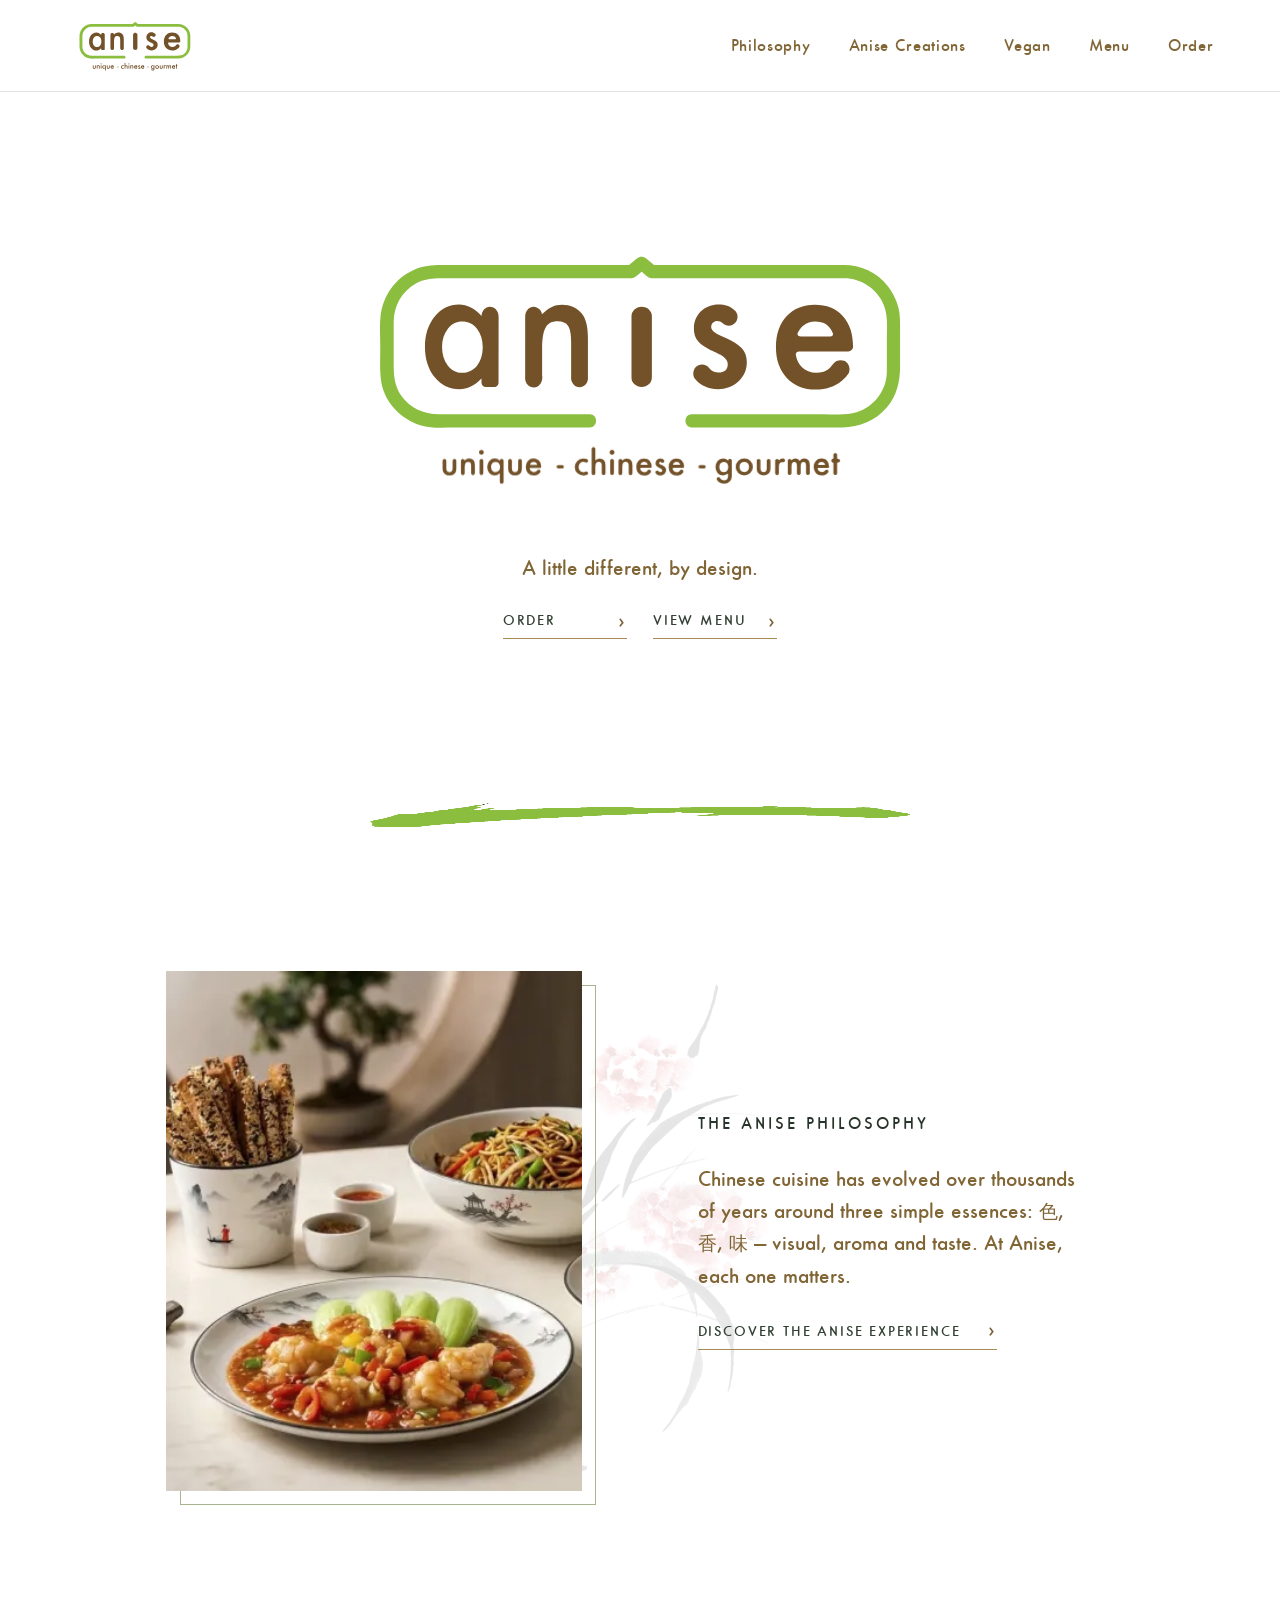
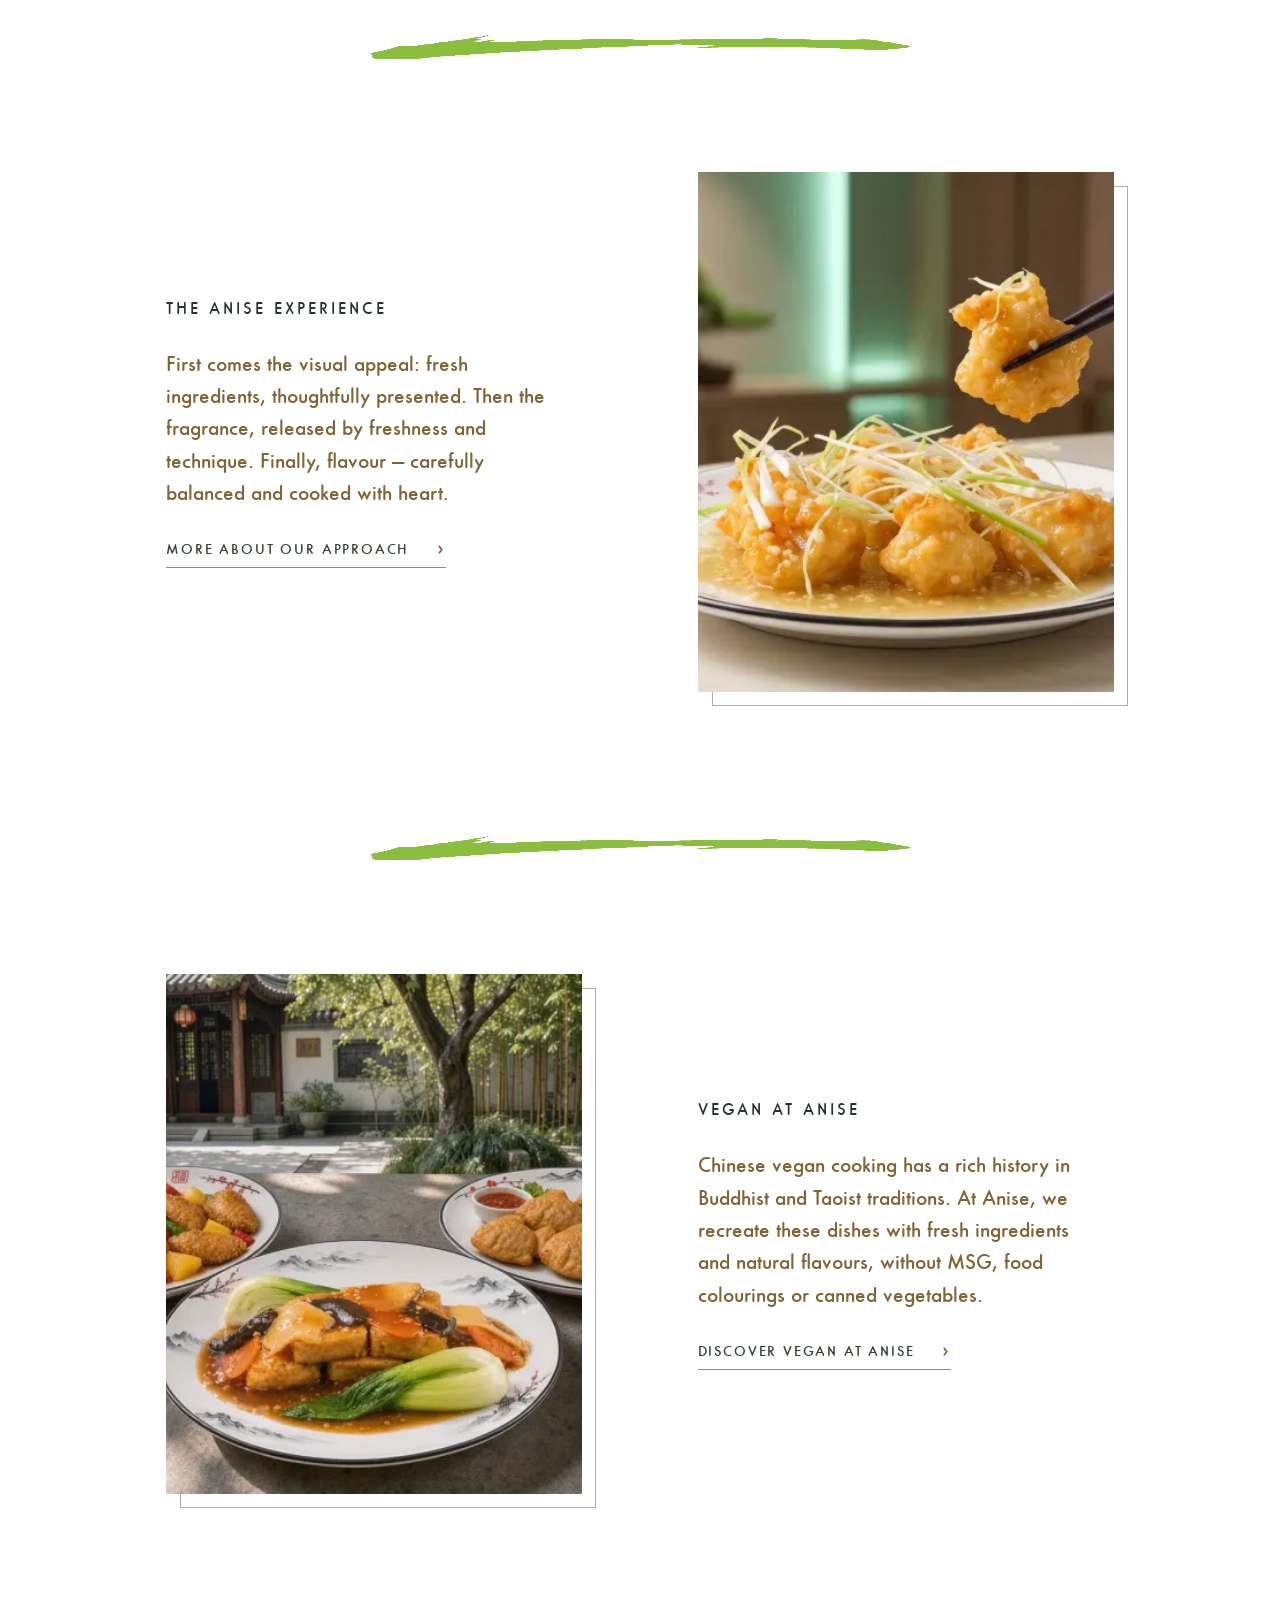
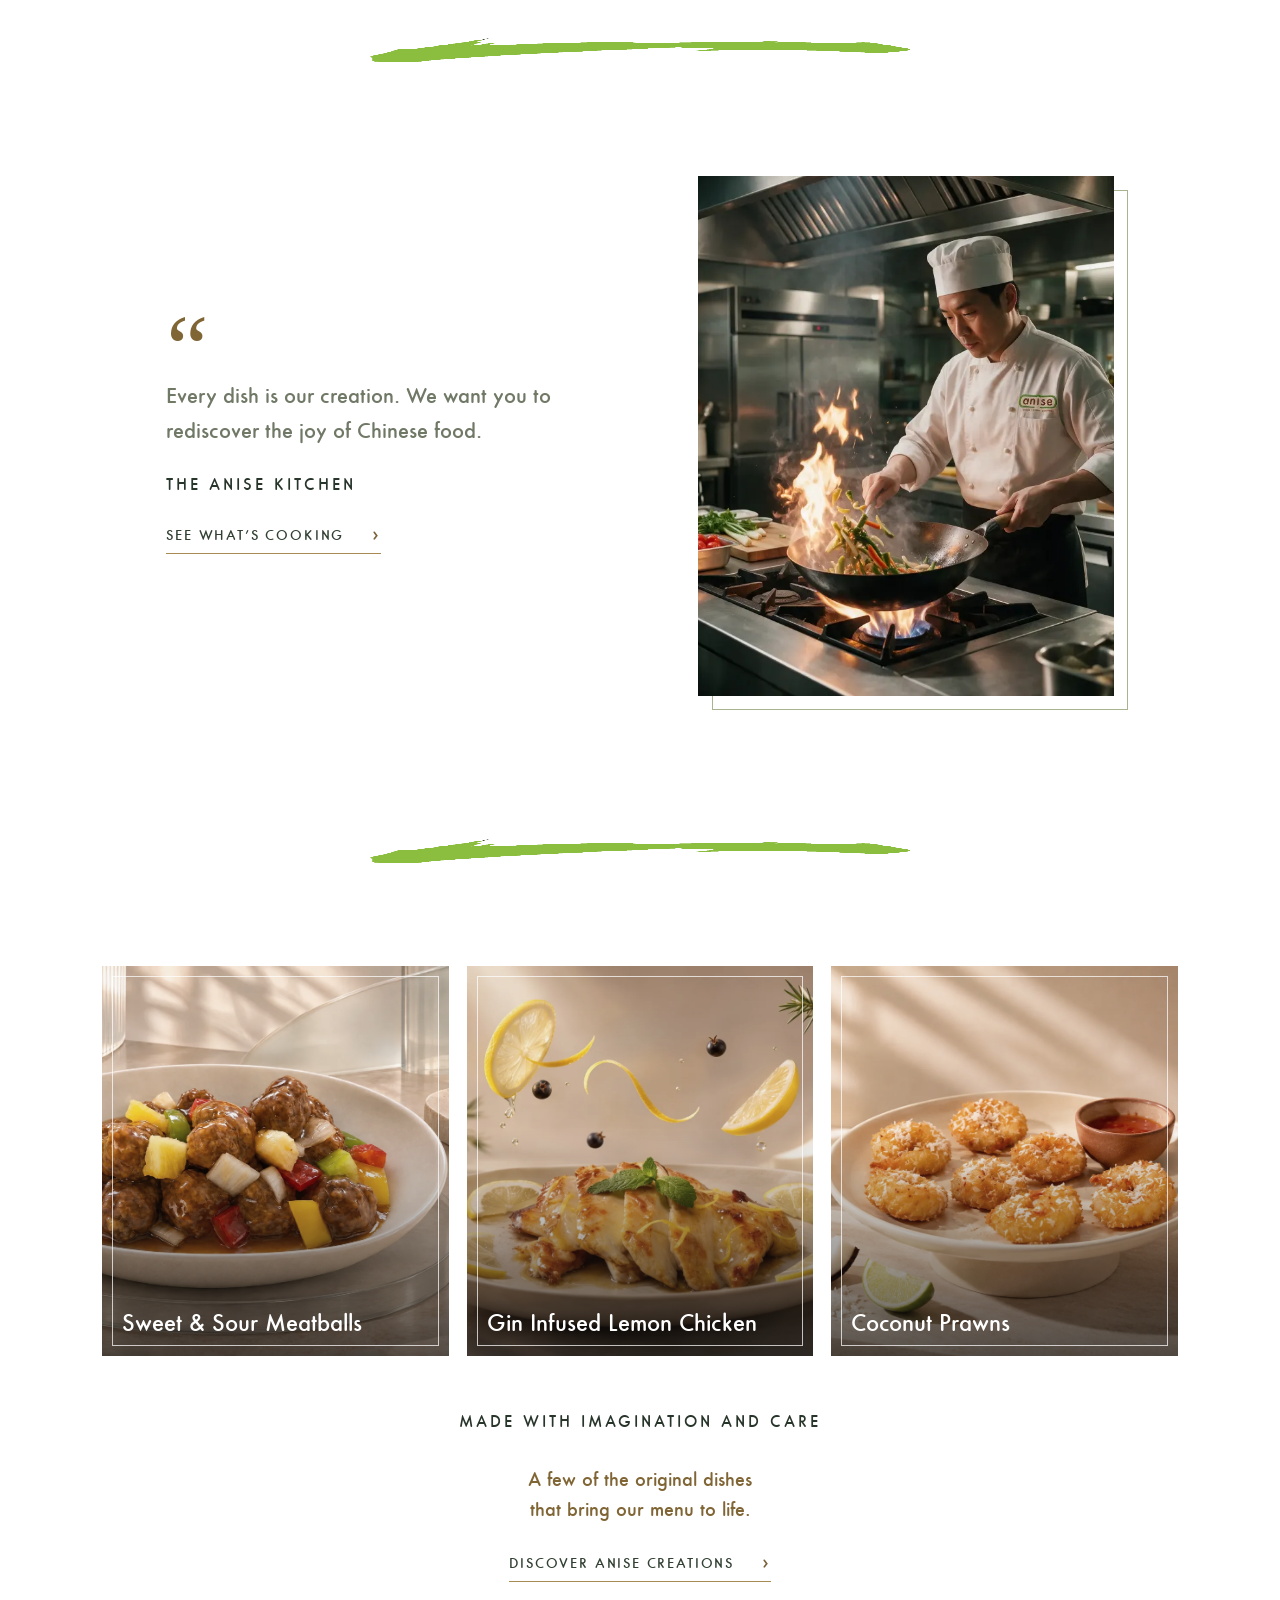
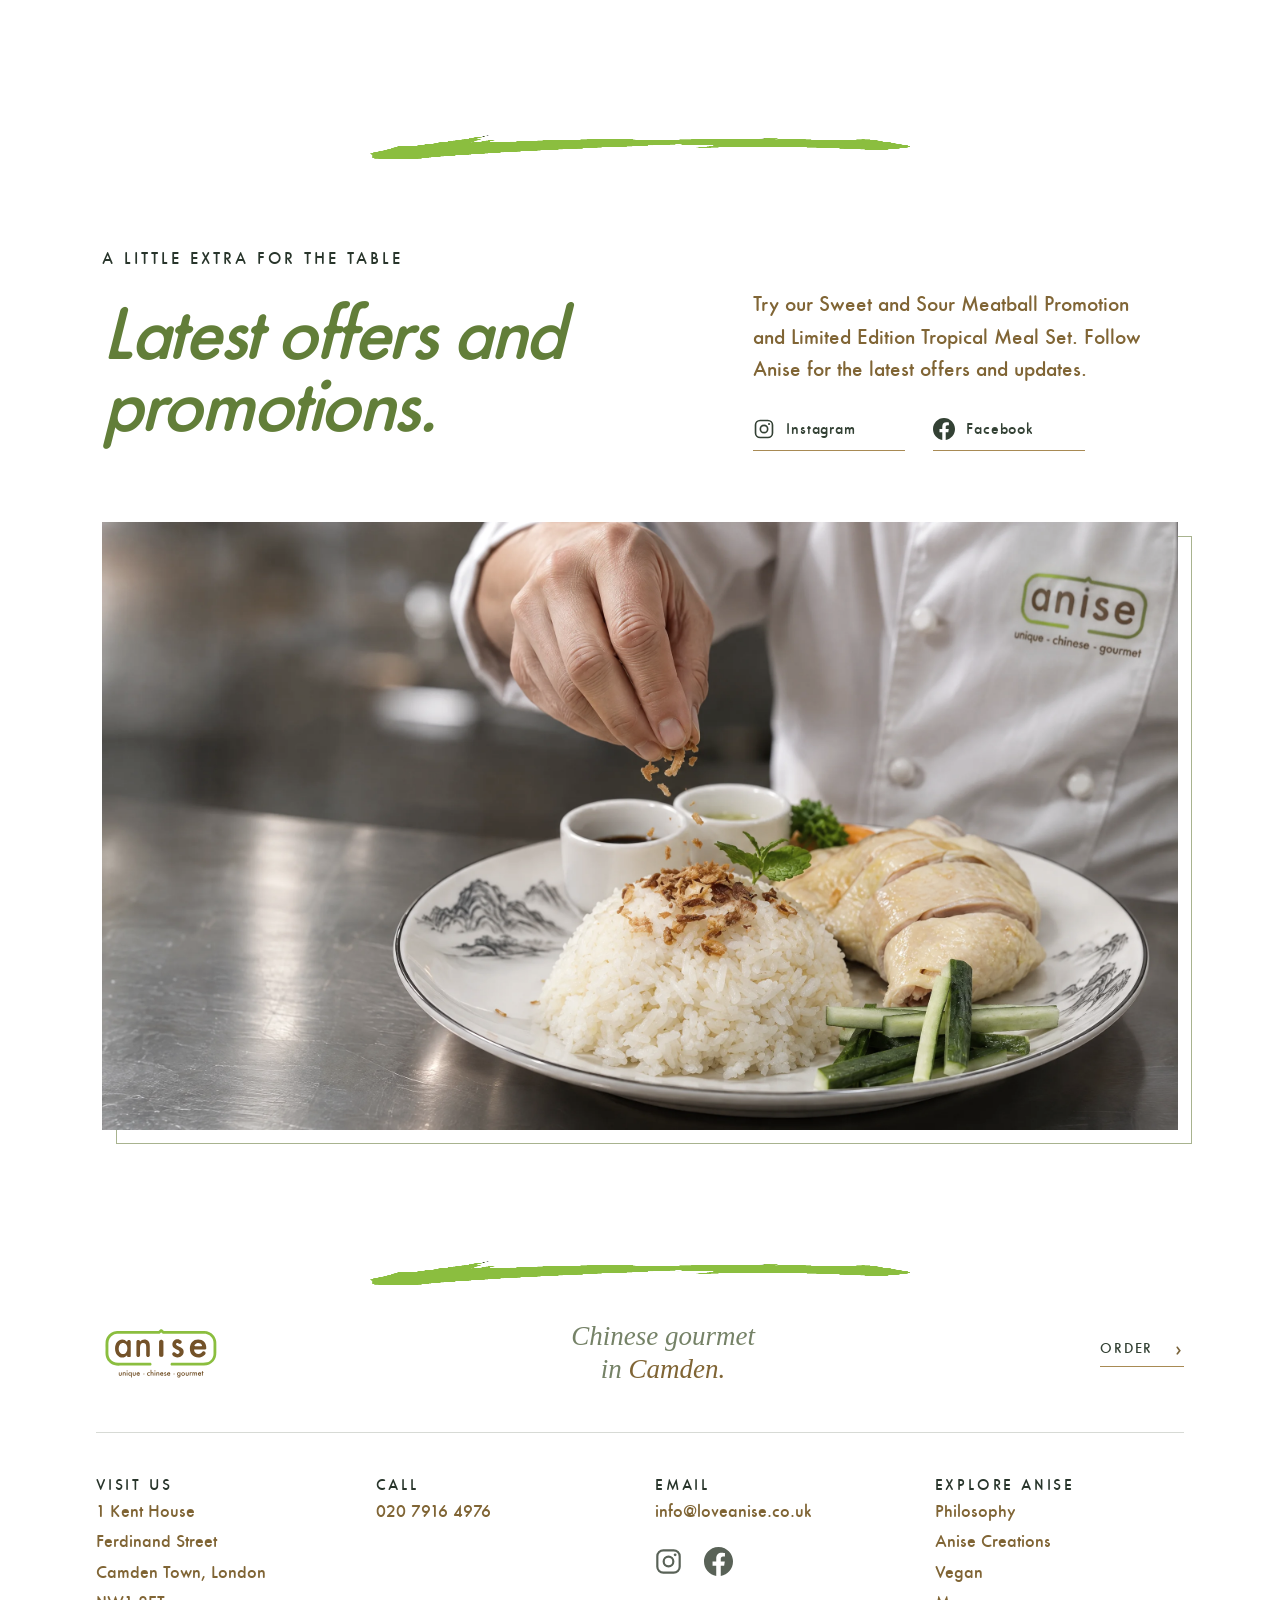
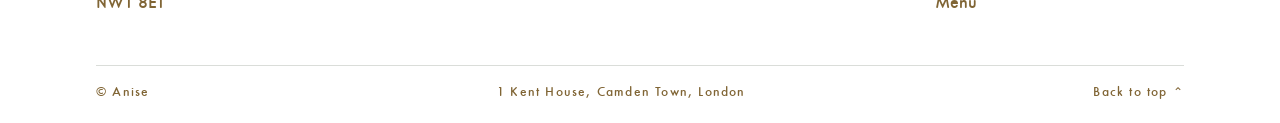
==== commit 300c922c: "other pages updates" ====
--- a/index.html
+++ b/index.html
@@ -1,6 +1,6 @@
 <!doctype html>
 <html lang="en">
-<head><meta charset="utf-8"><meta name="viewport" content="width=device-width, initial-scale=1"><meta name="theme-color" content="#f4f1e9"><title>Anise Chinese Gourmet | Chinese Takeaway & Delivery in Camden</title><meta name="description" content="Discover thoughtful Chinese cooking at Anise in Camden. Explore our menu, including vegan dishes, for takeaway and delivery."><meta name="robots" content="index, follow"><link rel="canonical" href="https://www.loveanise.co.uk/"><meta property="og:type" content="website"><meta property="og:title" content="Anise Chinese Gourmet | Camden"><meta property="og:description" content="Thoughtful Chinese cooking, made with the best sourced produce."><meta property="og:url" content="https://www.loveanise.co.uk/"><meta name="twitter:card" content="summary"><script type="application/ld+json">{"@context":"https://schema.org","@type":"Restaurant","name":"Anise Chinese Gourmet","url":"https://www.loveanise.co.uk/","servesCuisine":"Chinese","telephone":"+442079164976","email":"info@loveanise.co.uk","address":{"@type":"PostalAddress","streetAddress":"1 Kent House, Ferdinand Street","addressLocality":"London","postalCode":"NW1 8ET","addressCountry":"GB"},"hasMenu":"https://www.loveanise.co.uk/menu"}</script><link rel="preload" as="image" href="public/images/chinese-plum.webp" fetchpriority="high"><link rel="preload" as="font" type="font/woff2" href="public/fonts/station-webfont.woff2" crossorigin><link rel="stylesheet" href="styles.css?v=footer-social1"></head>
+<head><meta charset="utf-8"><meta name="viewport" content="width=device-width, initial-scale=1"><meta name="theme-color" content="#f4f1e9"><title>Anise Chinese Gourmet | Chinese Takeaway & Delivery in Camden</title><meta name="description" content="Discover thoughtful Chinese cooking at Anise in Camden. Explore our menu, including vegan dishes, for takeaway and delivery."><meta name="robots" content="index, follow"><link rel="canonical" href="https://www.loveanise.co.uk/"><meta property="og:type" content="website"><meta property="og:title" content="Anise Chinese Gourmet | Camden"><meta property="og:description" content="Thoughtful Chinese cooking, made with the best sourced produce."><meta property="og:url" content="https://www.loveanise.co.uk/"><meta name="twitter:card" content="summary"><script type="application/ld+json">{"@context":"https://schema.org","@type":"Restaurant","name":"Anise Chinese Gourmet","url":"https://www.loveanise.co.uk/","servesCuisine":"Chinese","telephone":"+442079164976","email":"info@loveanise.co.uk","address":{"@type":"PostalAddress","streetAddress":"1 Kent House, Ferdinand Street","addressLocality":"London","postalCode":"NW1 8ET","addressCountry":"GB"},"hasMenu":"https://www.loveanise.co.uk/menu"}</script><link rel="preload" as="image" href="public/images/chinese-plum.webp" fetchpriority="high"><link rel="preload" as="font" type="font/woff2" href="public/fonts/station-webfont.woff2" crossorigin><link rel="stylesheet" href="styles.css?v=footer-social2"></head>
 <body class="home-page">
   <a class="skip-link" href="#main-content">Skip to content</a>
   <header class="site-header"><a class="brand" href="#main-content" aria-label="Anise home"><img width="595" height="266" src="public/images/anise-logo.svg?v=safari20261105" alt="Anise"></a><button class="menu-toggle" aria-expanded="false" aria-controls="site-nav" aria-label="Open menu"><span></span><span></span><span class="sr-only">Toggle menu</span></button><nav id="site-nav" class="site-nav" aria-label="Main navigation"><a href="philosophy">Philosophy</a><a href="creations">Anise Creations</a><a href="vegan">Vegan</a><a href="menu">Menu</a><a href="order">Order</a></nav></header>
--- a/styles.css
+++ b/styles.css
@@ -252,4 +252,13 @@
 .site-footer .footer-social a{display:inline-flex;align-items:center;justify-content:center;width:44px;height:44px;border:1px solid transparent;border-radius:50%;color:#596257;transition:color .2s ease,border-color .2s ease}
 .site-footer .footer-social a:hover,.site-footer .footer-social a:focus-visible{color:#334134;border-color:#a88a54}
 .site-footer .footer-social a:focus-visible{outline:2px solid #334134;outline-offset:2px}
-.site-footer .footer-social svg{display:block;width:20px;height:20px}
+.site-footer .footer-social svg{display:block;width:29px;height:29px}
+
+.vegan-page .vegan-editorial{display:grid;grid-template-columns:minmax(0,.9fr) minmax(0,1.1fr);align-items:center;gap:clamp(48px,7vw,110px);max-width:1320px;margin:0 auto;padding:clamp(90px,10vw,140px) 8%}
+.vegan-editorial-image{max-width:520px;aspect-ratio:1577/890;position:relative}
+.vegan-editorial-image:after{content:"";position:absolute;inset:12px -12px -12px 12px;border:1px solid #a8b38f;pointer-events:none}
+.vegan-editorial-image img{position:relative;z-index:1;width:100%;height:100%;object-fit:cover}
+.vegan-editorial-copy{max-width:560px}
+.vegan-editorial-copy h2{font-size:clamp(46px,4.5vw,68px);line-height:1.04;color:var(--copper)}
+.vegan-editorial-copy>p:not(.eyebrow){font:18px/1.7 var(--sans);color:var(--copper);margin:24px 0 0}
+@media(max-width:700px){.vegan-page .vegan-editorial{grid-template-columns:1fr;gap:42px;padding:85px 8%}.vegan-editorial-image{width:100%;max-width:none}.vegan-editorial-copy h2{font-size:clamp(44px,10vw,58px)}}
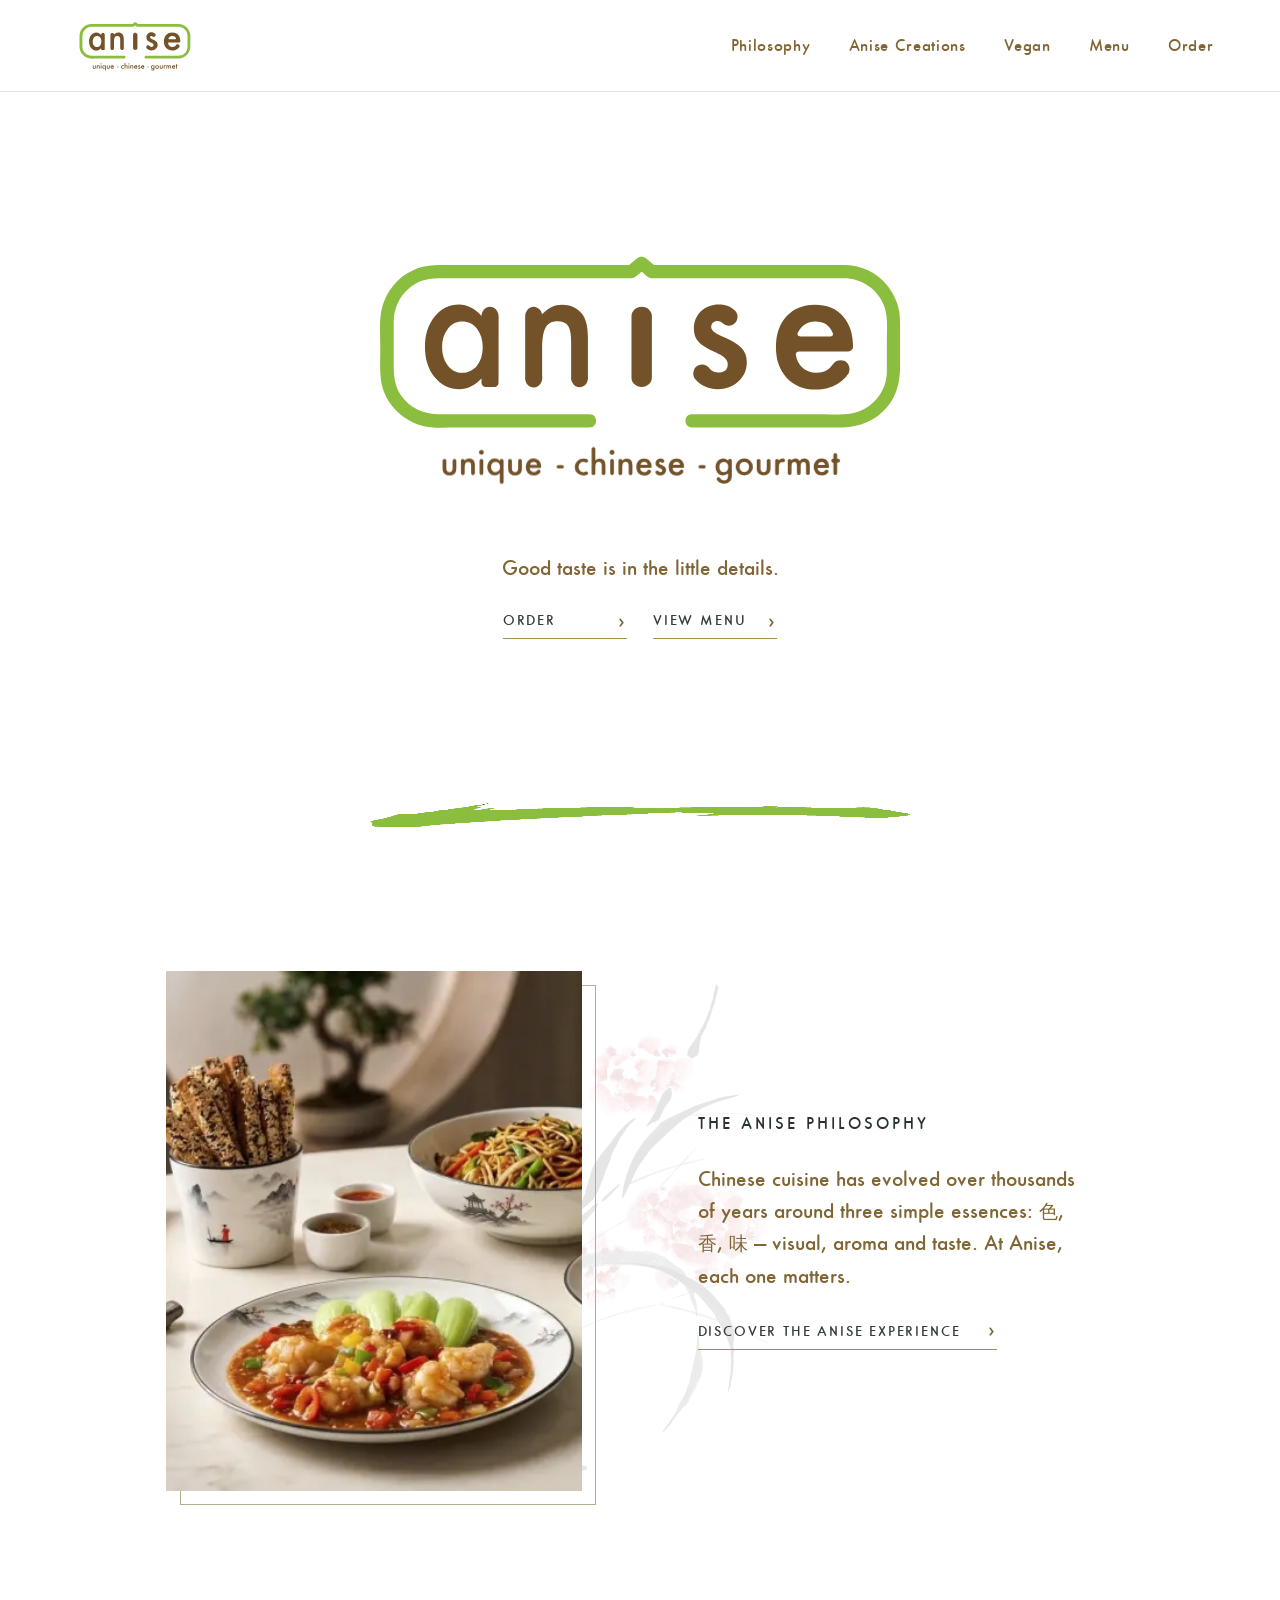
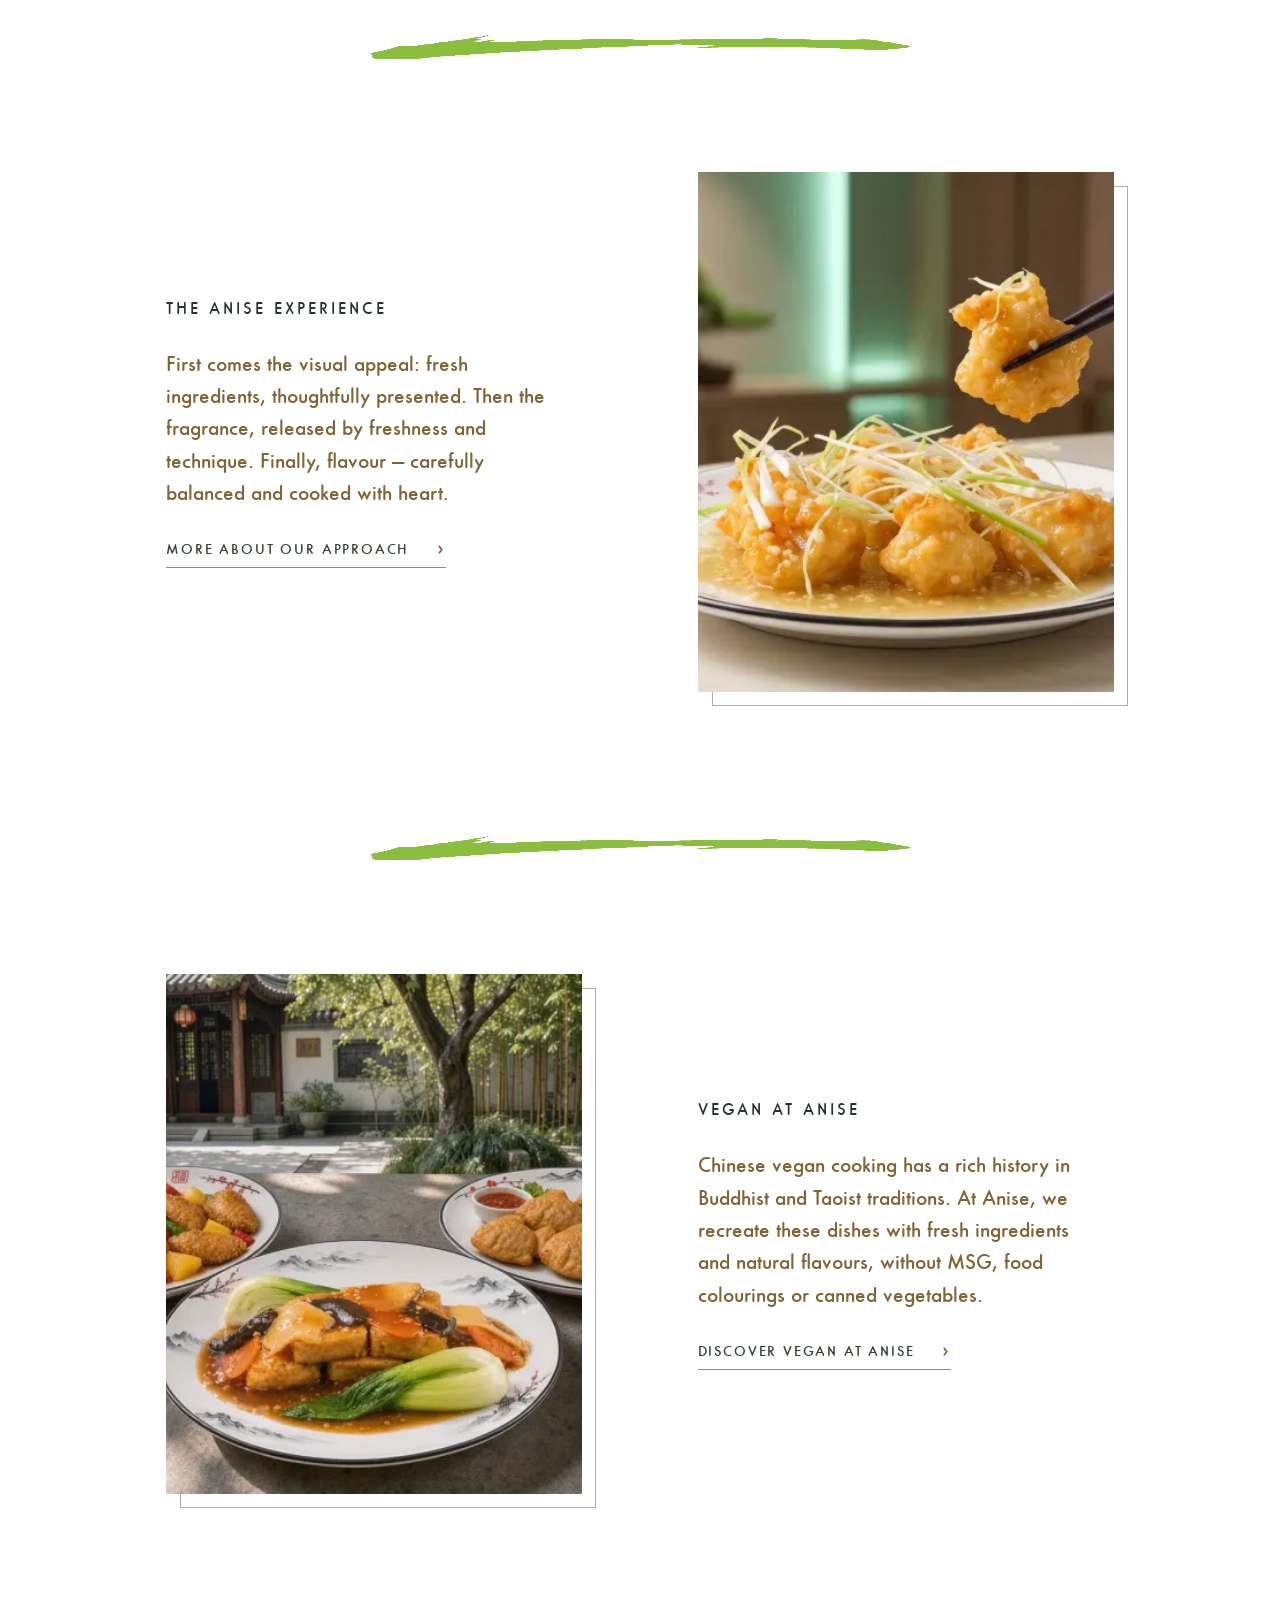
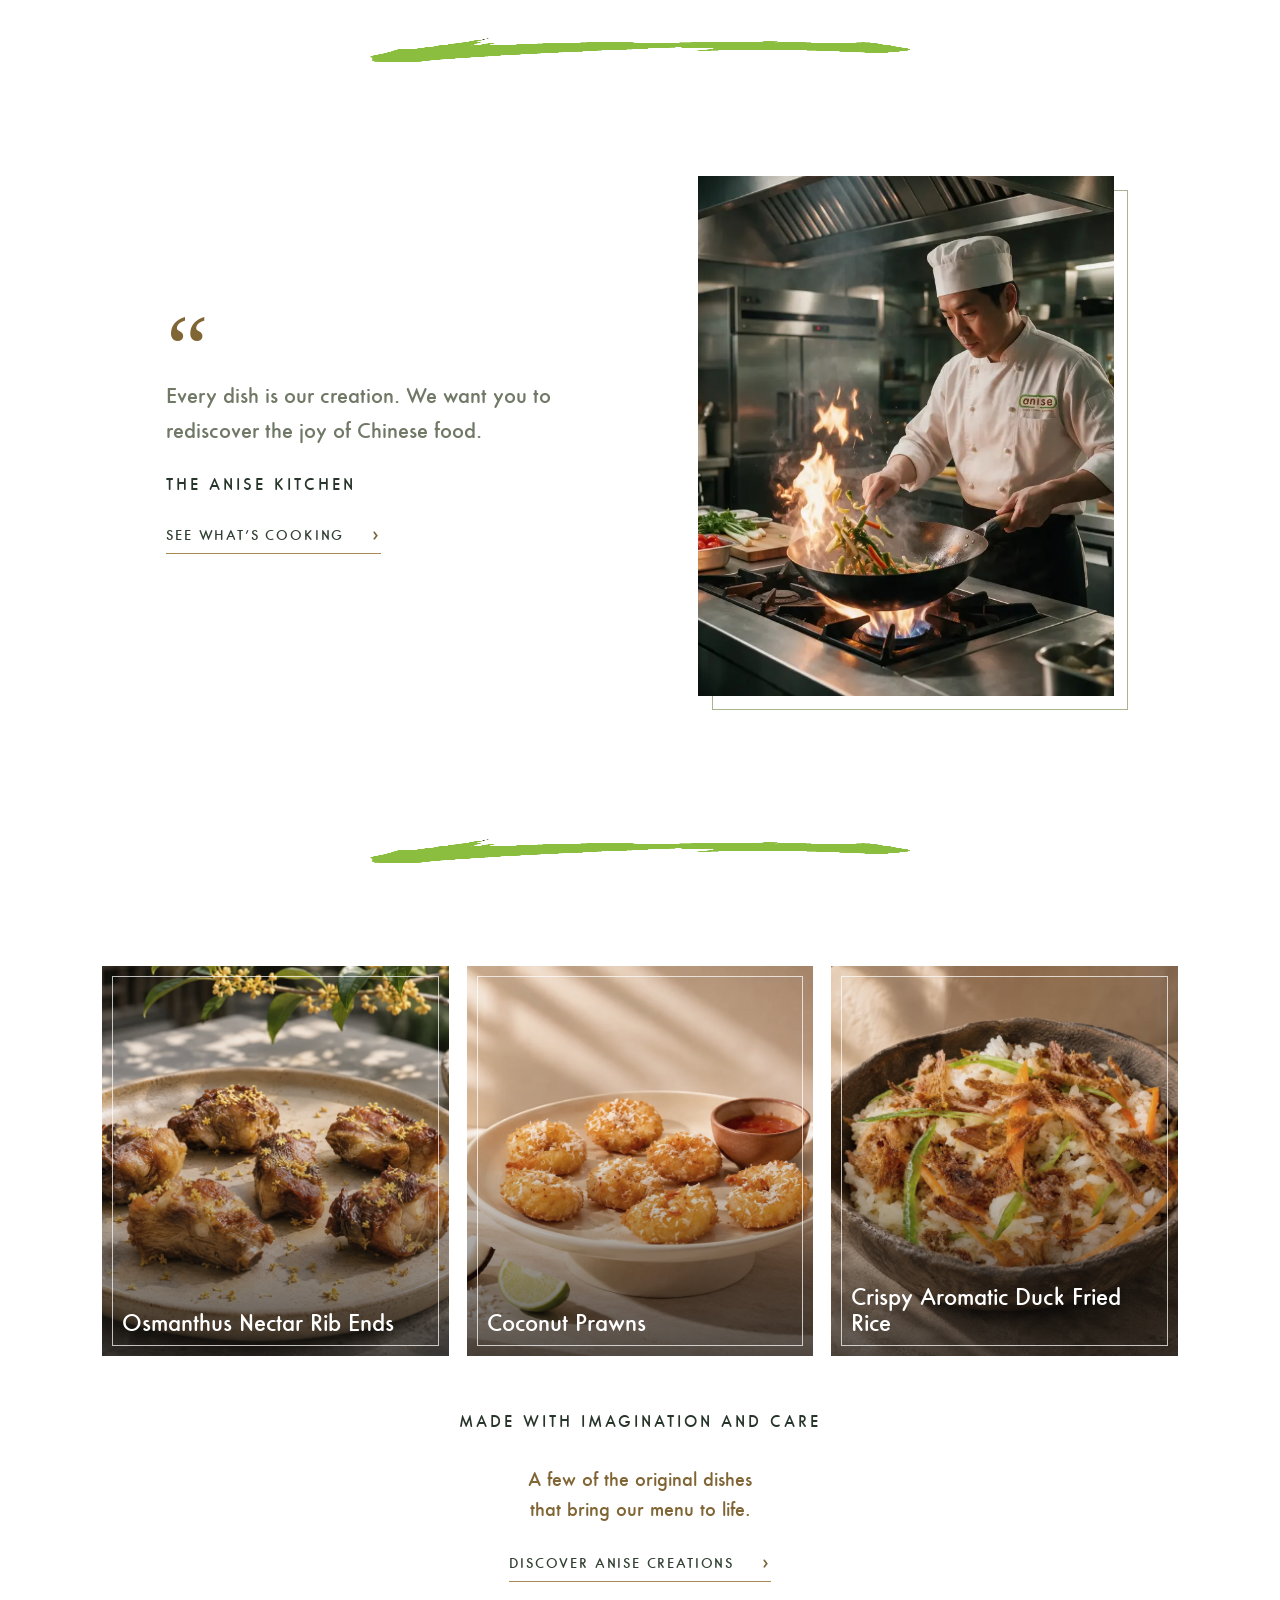
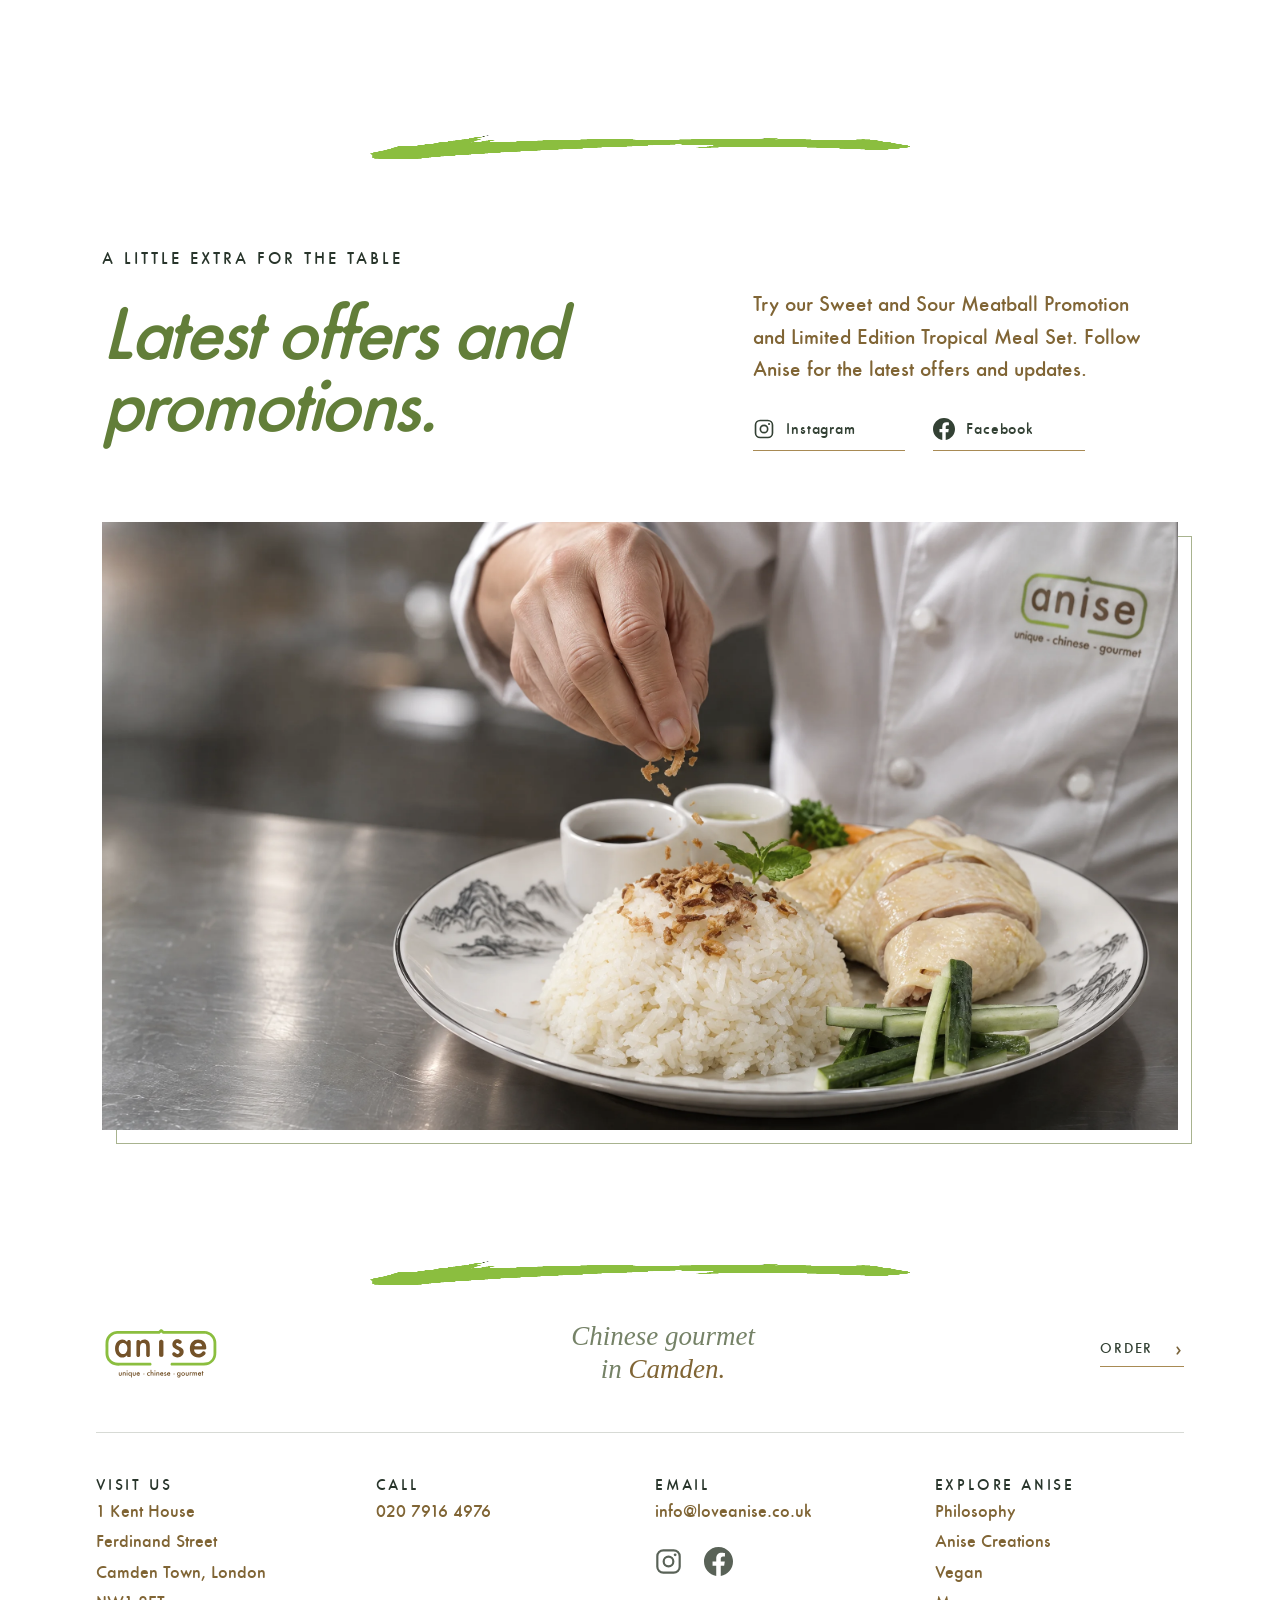
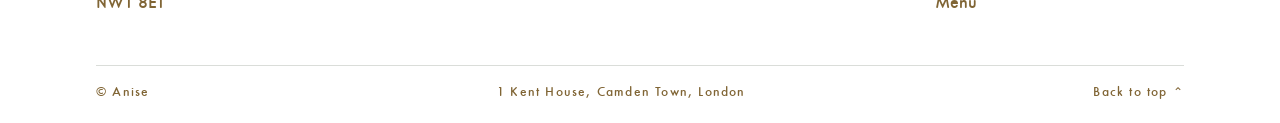
==== commit b54c4bed: "minor site fixes" ====
--- a/index.html
+++ b/index.html
@@ -109,7 +109,7 @@
   ],
   [
     "ribs",
-    "Treasured Capital Spare Ribs"
+    "Osmanthus Nectar Rib Ends"
   ],
   [
     "smoky-rice",
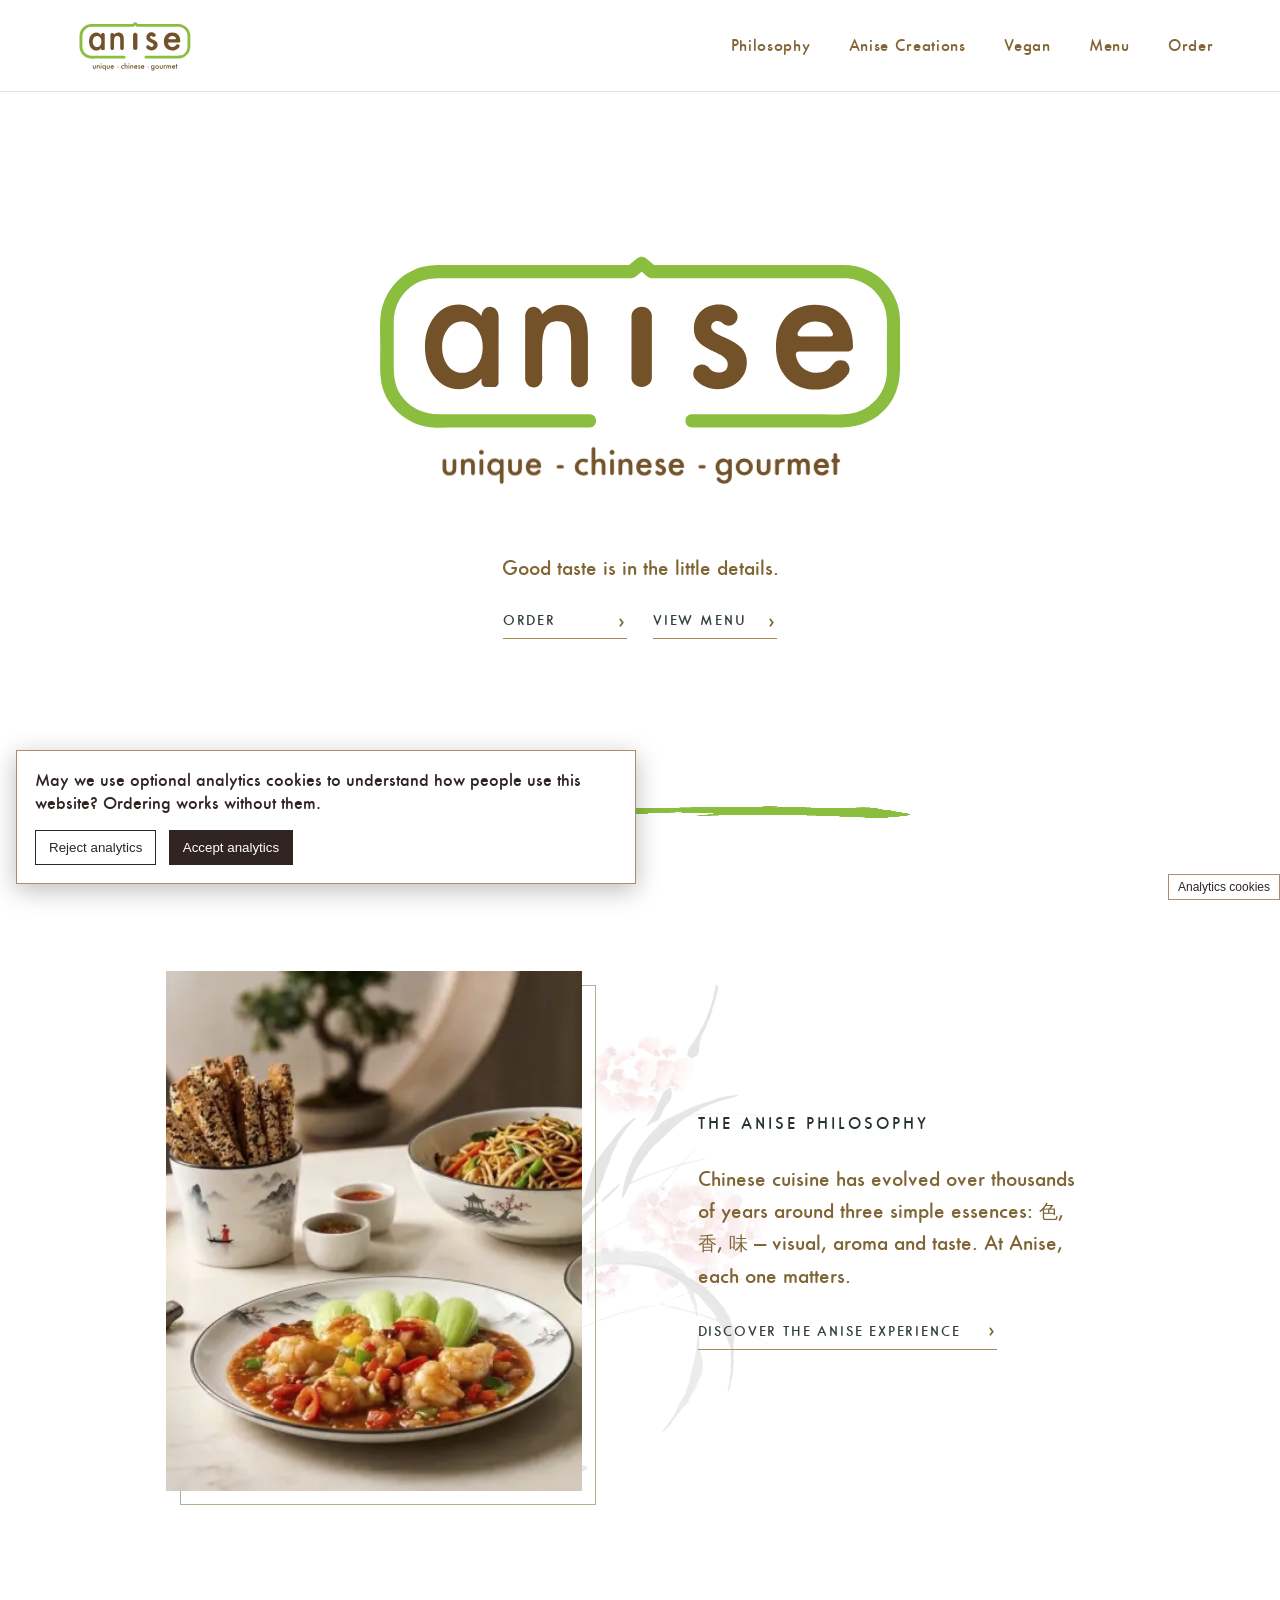
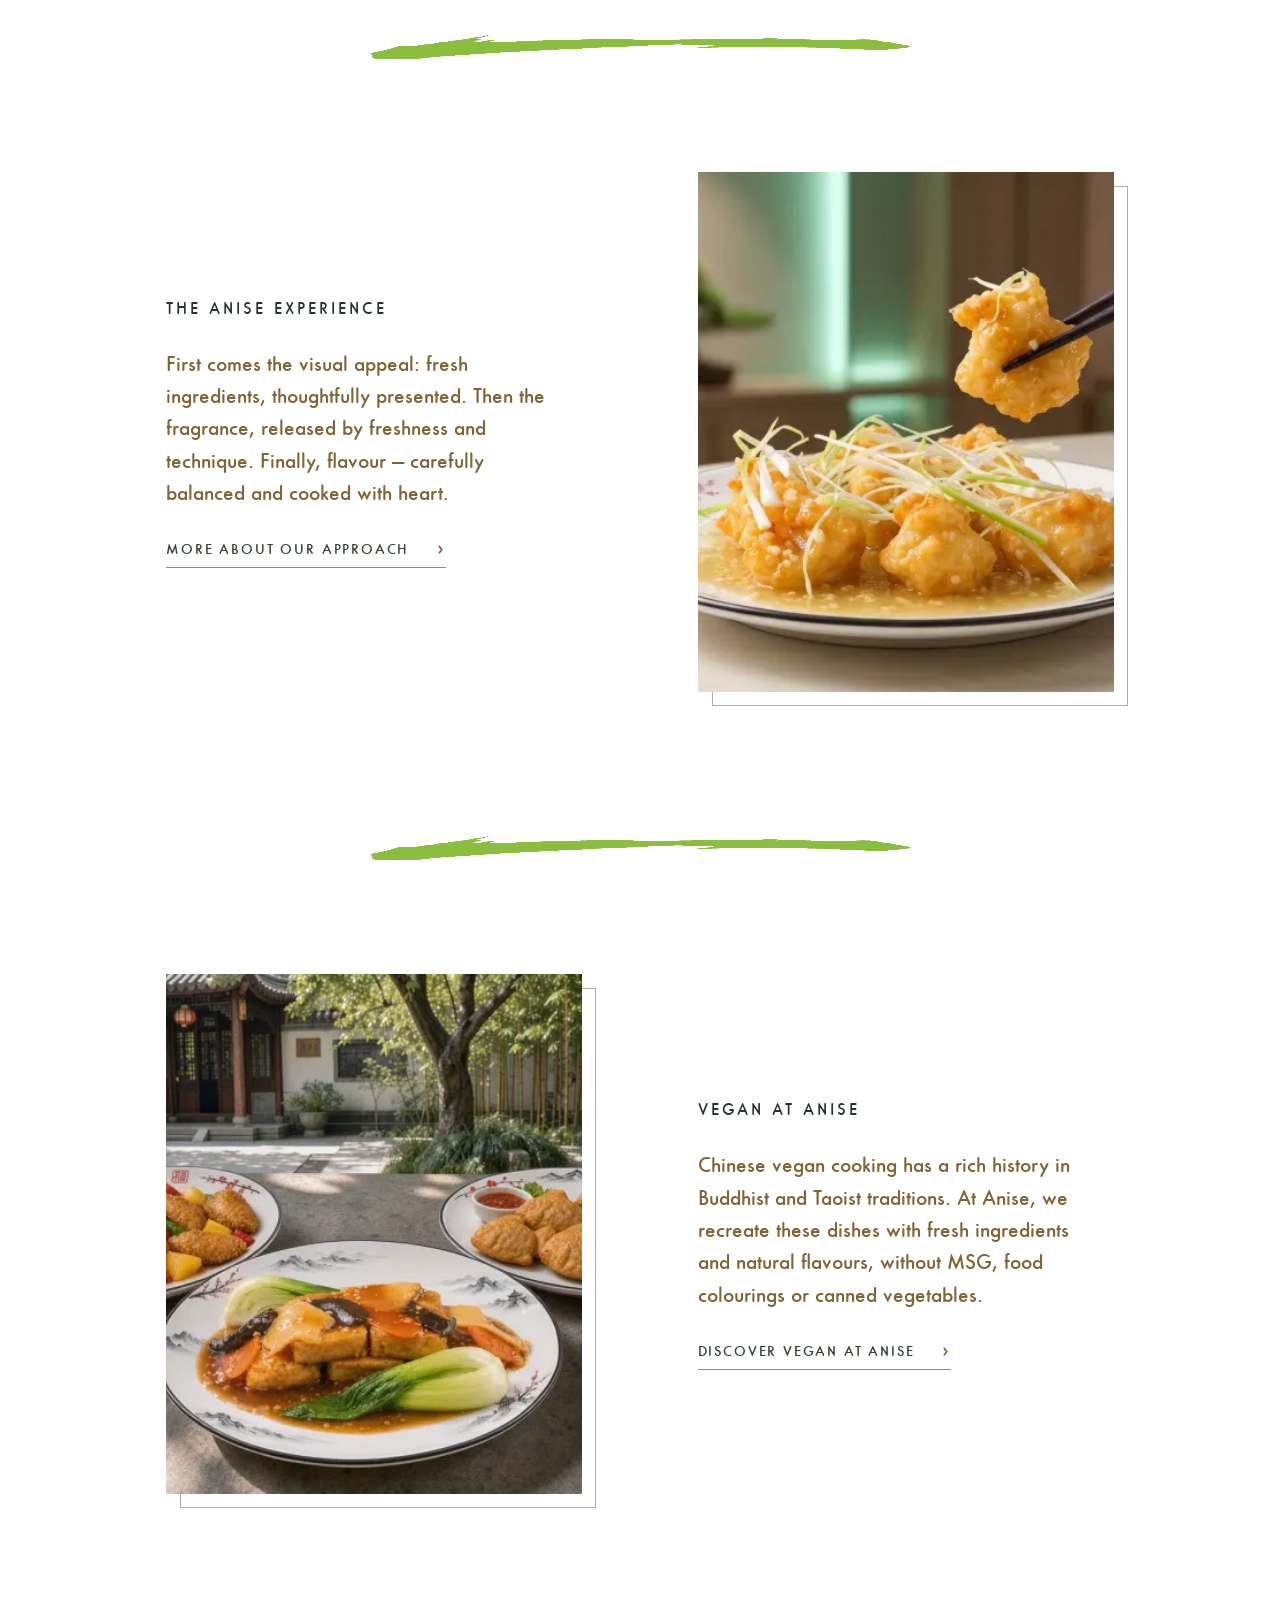
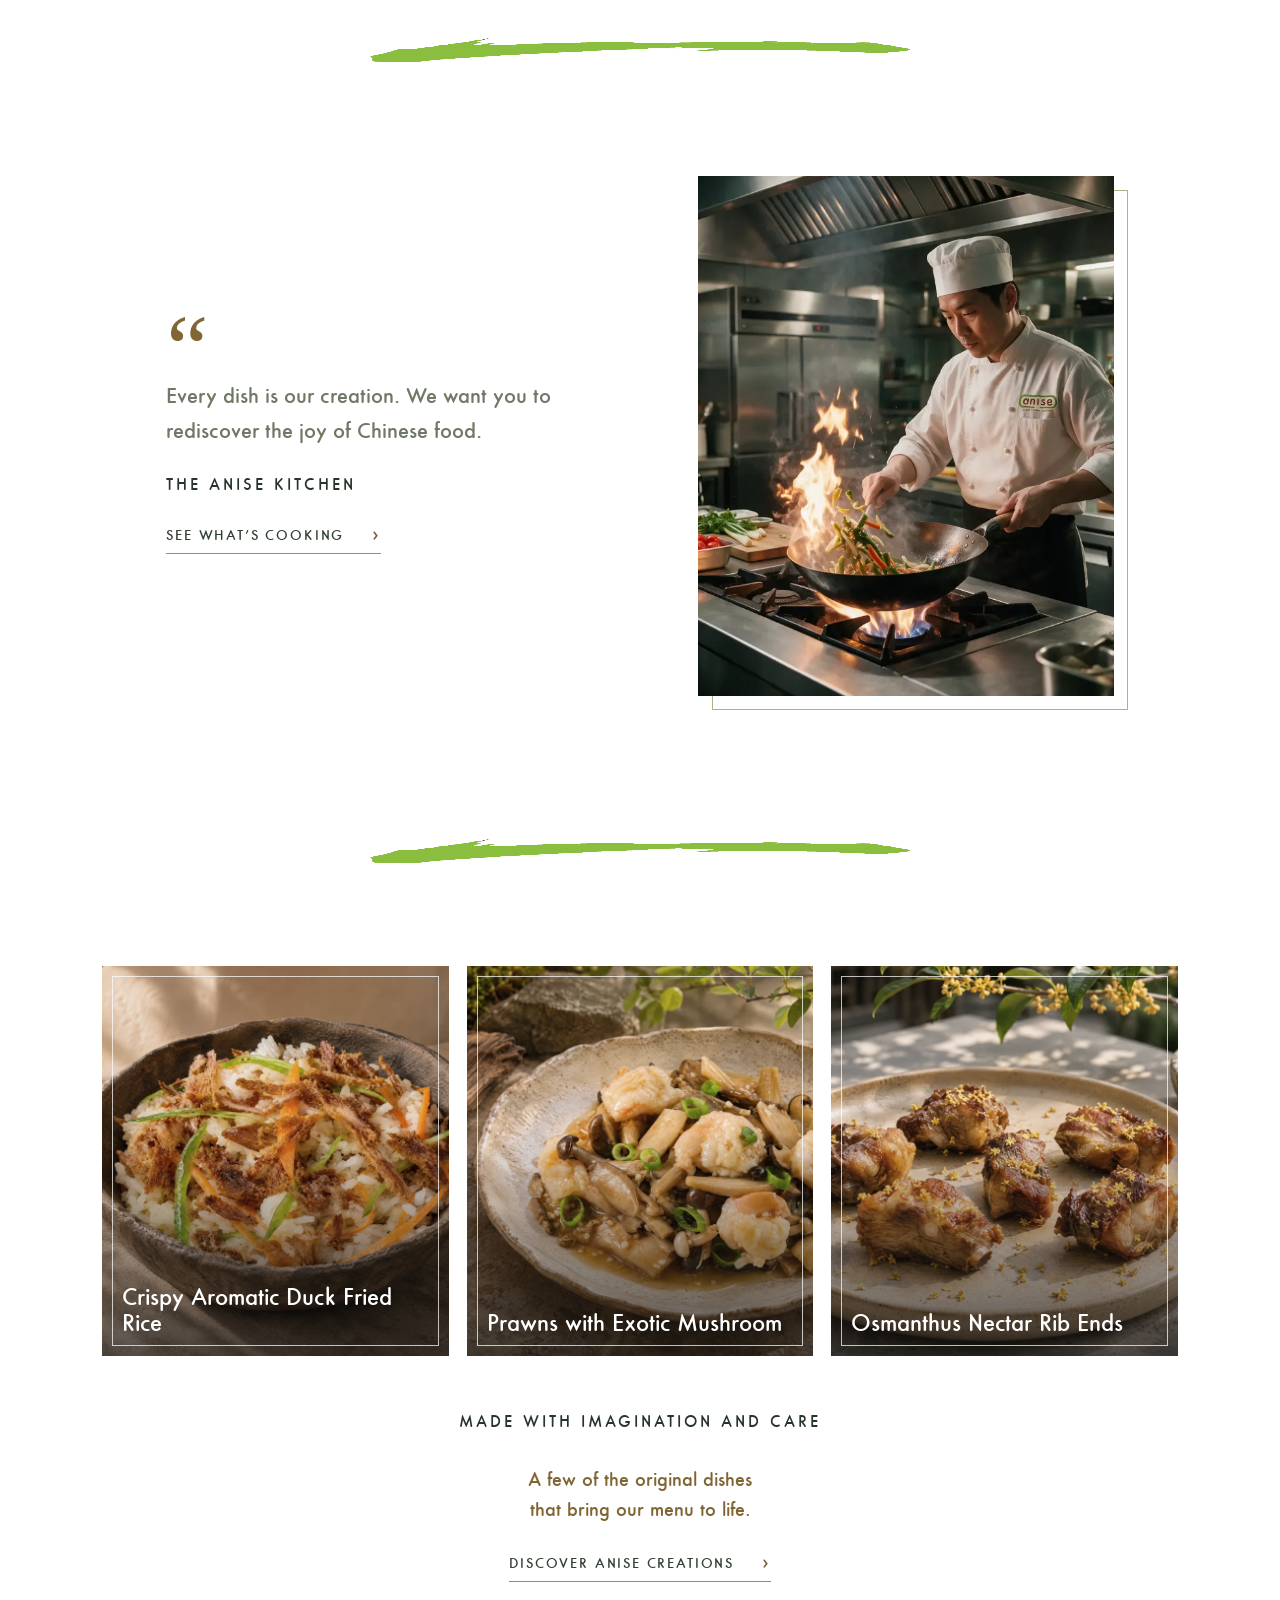
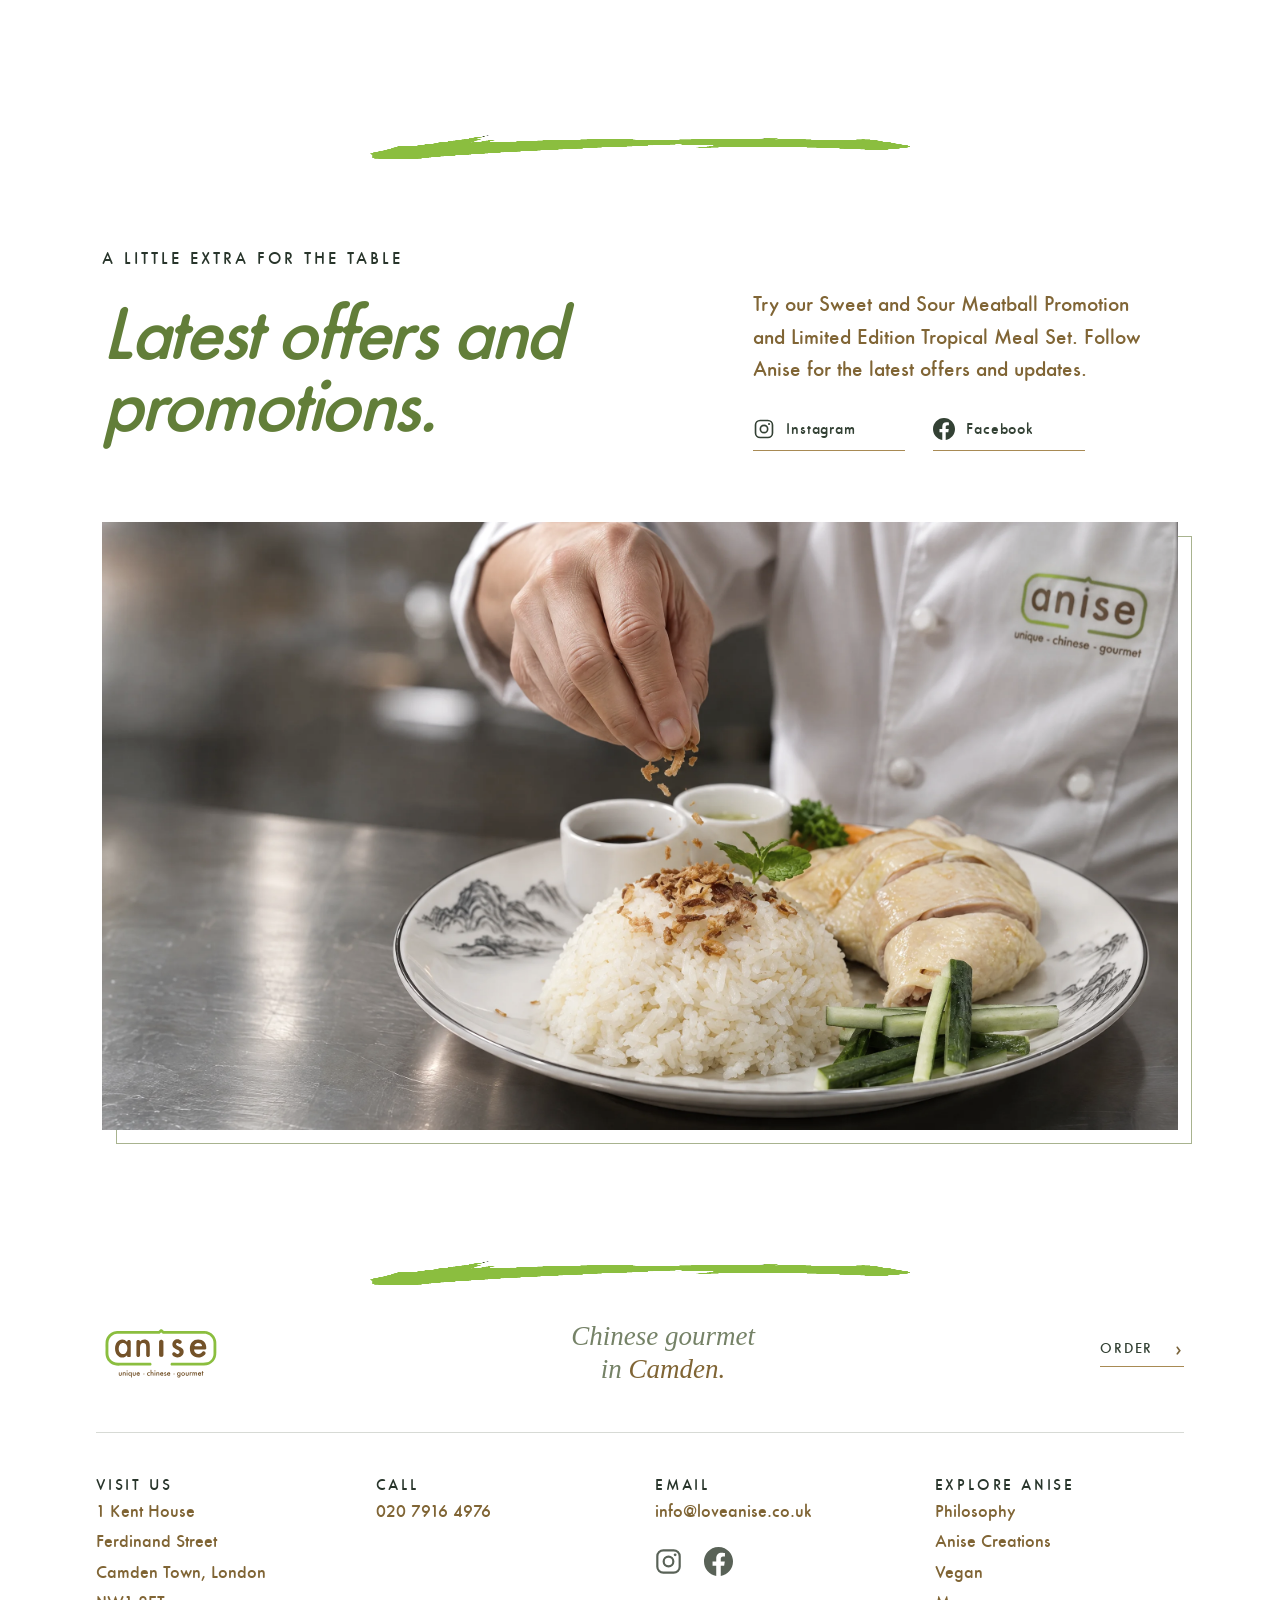
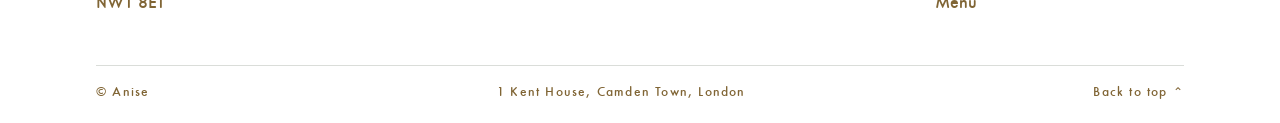
==== commit a7c325ef: "Add consent-gated GA4 ecommerce tracking for staging" ====
--- a/index.html
+++ b/index.html
@@ -1,6 +1,6 @@
 <!doctype html>
 <html lang="en">
-<head><meta charset="utf-8"><meta name="viewport" content="width=device-width, initial-scale=1"><meta name="theme-color" content="#f4f1e9"><title>Anise Chinese Gourmet | Chinese Takeaway & Delivery in Camden</title><meta name="description" content="Discover thoughtful Chinese cooking at Anise in Camden. Explore our menu, including vegan dishes, for takeaway and delivery."><meta name="robots" content="index, follow"><link rel="canonical" href="https://www.loveanise.co.uk/"><meta property="og:type" content="website"><meta property="og:title" content="Anise Chinese Gourmet | Camden"><meta property="og:description" content="Thoughtful Chinese cooking, made with the best sourced produce."><meta property="og:url" content="https://www.loveanise.co.uk/"><meta name="twitter:card" content="summary"><script type="application/ld+json">{"@context":"https://schema.org","@type":"Restaurant","name":"Anise Chinese Gourmet","url":"https://www.loveanise.co.uk/","servesCuisine":"Chinese","telephone":"+442079164976","email":"info@loveanise.co.uk","address":{"@type":"PostalAddress","streetAddress":"1 Kent House, Ferdinand Street","addressLocality":"London","postalCode":"NW1 8ET","addressCountry":"GB"},"hasMenu":"https://www.loveanise.co.uk/menu"}</script><link rel="preload" as="image" href="public/images/chinese-plum.webp" fetchpriority="high"><link rel="preload" as="font" type="font/woff2" href="public/fonts/station-webfont.woff2" crossorigin><link rel="stylesheet" href="styles.css?v=footer-social2"></head>
+<head><meta charset="utf-8"><meta name="viewport" content="width=device-width, initial-scale=1"><meta name="theme-color" content="#f4f1e9"><title>Anise Chinese Gourmet | Chinese Takeaway & Delivery in Camden</title><meta name="description" content="Discover thoughtful Chinese cooking at Anise in Camden. Explore our menu, including vegan dishes, for takeaway and delivery."><meta name="robots" content="index, follow"><link rel="canonical" href="https://www.loveanise.co.uk/"><meta property="og:type" content="website"><meta property="og:title" content="Anise Chinese Gourmet | Camden"><meta property="og:description" content="Thoughtful Chinese cooking, made with the best sourced produce."><meta property="og:url" content="https://www.loveanise.co.uk/"><meta name="twitter:card" content="summary"><script type="application/ld+json">{"@context":"https://schema.org","@type":"Restaurant","name":"Anise Chinese Gourmet","url":"https://www.loveanise.co.uk/","servesCuisine":"Chinese","telephone":"+442079164976","email":"info@loveanise.co.uk","address":{"@type":"PostalAddress","streetAddress":"1 Kent House, Ferdinand Street","addressLocality":"London","postalCode":"NW1 8ET","addressCountry":"GB"},"hasMenu":"https://www.loveanise.co.uk/menu"}</script><link rel="preload" as="image" href="public/images/chinese-plum.webp" fetchpriority="high"><link rel="preload" as="font" type="font/woff2" href="public/fonts/station-webfont.woff2" crossorigin><link rel="stylesheet" href="styles.css?v=footer-social2"><link rel="stylesheet" href="analytics.css?v=1"></head>
 <body class="home-page">
   <a class="skip-link" href="#main-content">Skip to content</a>
   <header class="site-header"><a class="brand" href="#main-content" aria-label="Anise home"><img width="595" height="266" src="public/images/anise-logo.svg?v=safari20261105" alt="Anise"></a><button class="menu-toggle" aria-expanded="false" aria-controls="site-nav" aria-label="Open menu"><span></span><span></span><span class="sr-only">Toggle menu</span></button><nav id="site-nav" class="site-nav" aria-label="Main navigation"><a href="philosophy">Philosophy</a><a href="creations">Anise Creations</a><a href="vegan">Vegan</a><a href="menu">Menu</a><a href="order">Order</a></nav></header>
@@ -133,4 +133,4 @@
   });
 }
 </script>
-</body></html>
+<script src="analytics-config.js?v=1"></script><script src="analytics.js?v=1"></script></body></html>
--- a/analytics.css
+++ b/analytics.css
@@ -0,0 +1,3 @@
+#analytics-consent{position:fixed;z-index:10000;bottom:16px;left:16px;right:16px;max-width:620px;padding:18px;background:#fff;color:#302522;border:1px solid #a88d70;box-shadow:0 6px 24px #0004;font:16px/1.4 Arial,sans-serif}
+#analytics-consent p{margin:0 0 12px}#analytics-consent button{margin:4px 8px 0 0;padding:9px 13px;border:1px solid #302522;background:#fff;color:#302522;cursor:pointer}#analytics-consent button:last-child{background:#302522;color:#fff}
+#analytics-settings{position:fixed;z-index:9999;bottom:0;right:0;padding:5px 9px;border:1px solid #a88d70;background:#fff;color:#302522;font:12px Arial,sans-serif;cursor:pointer}
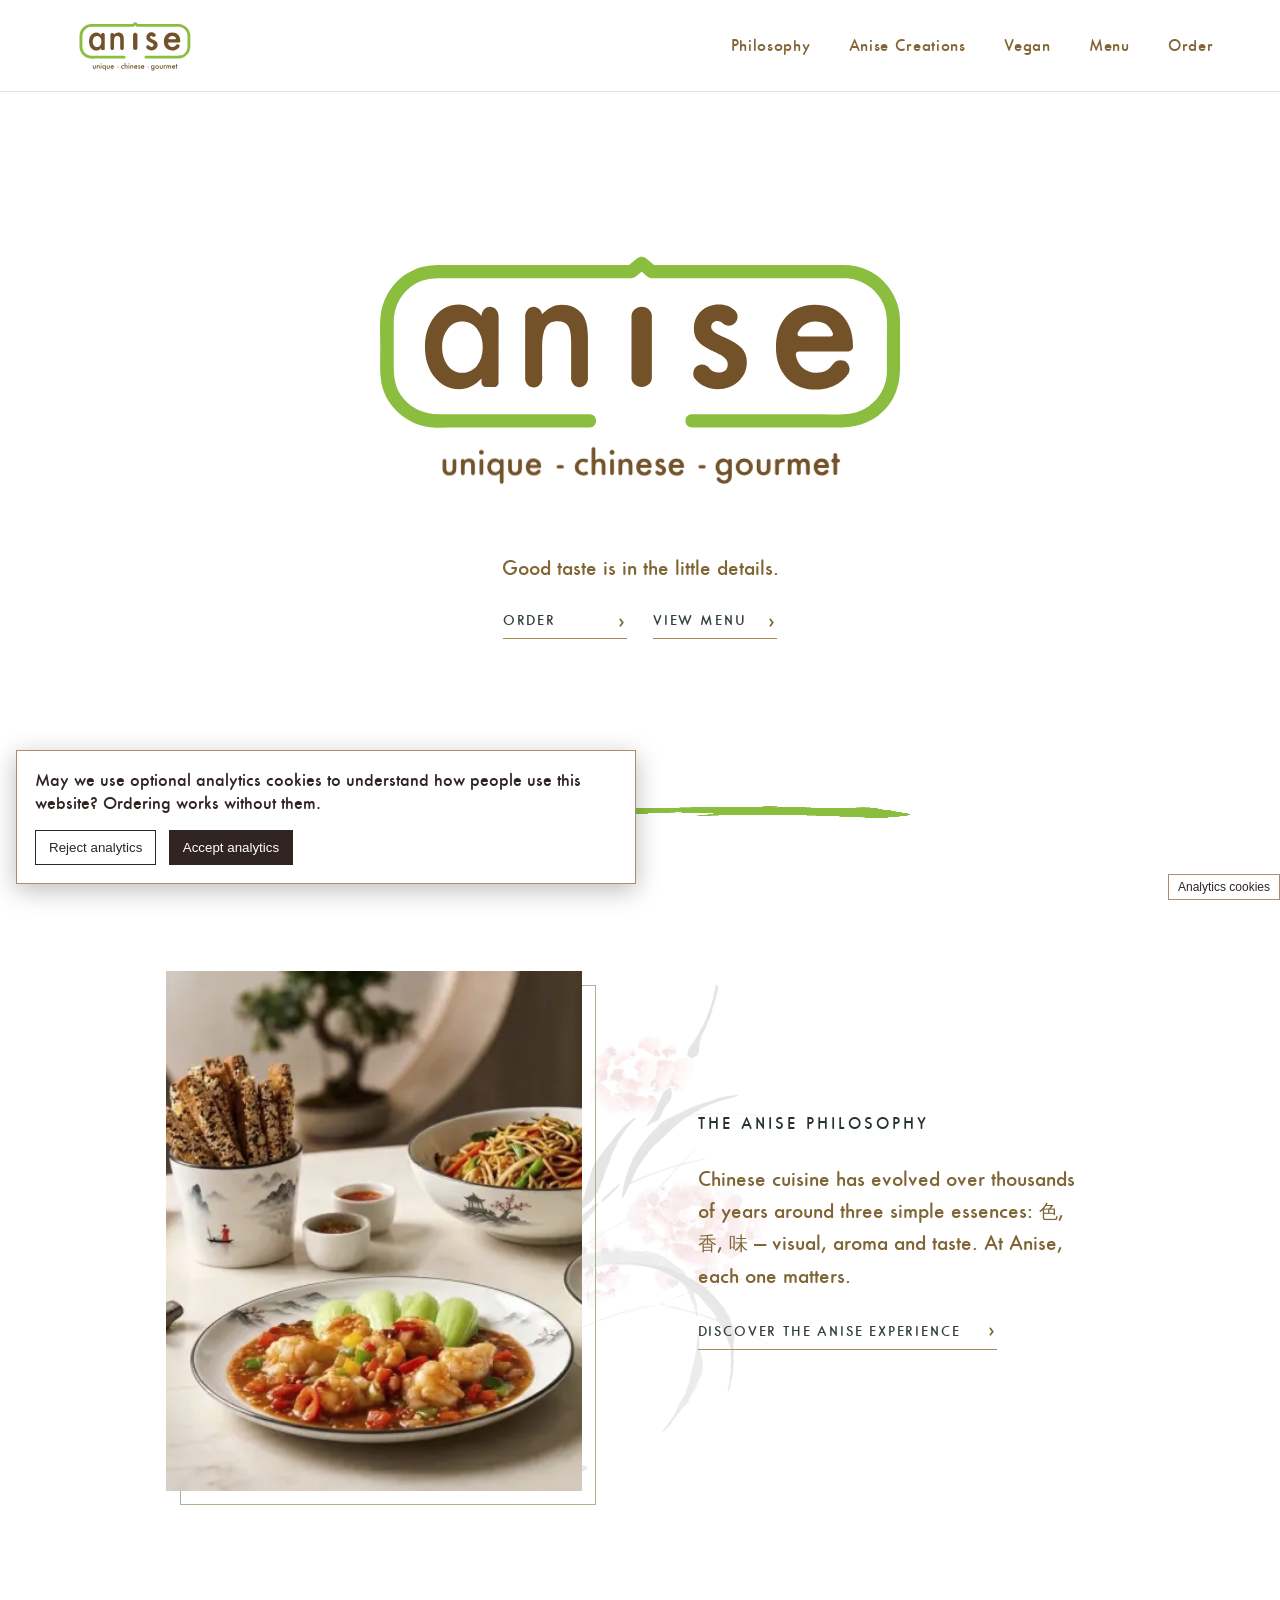
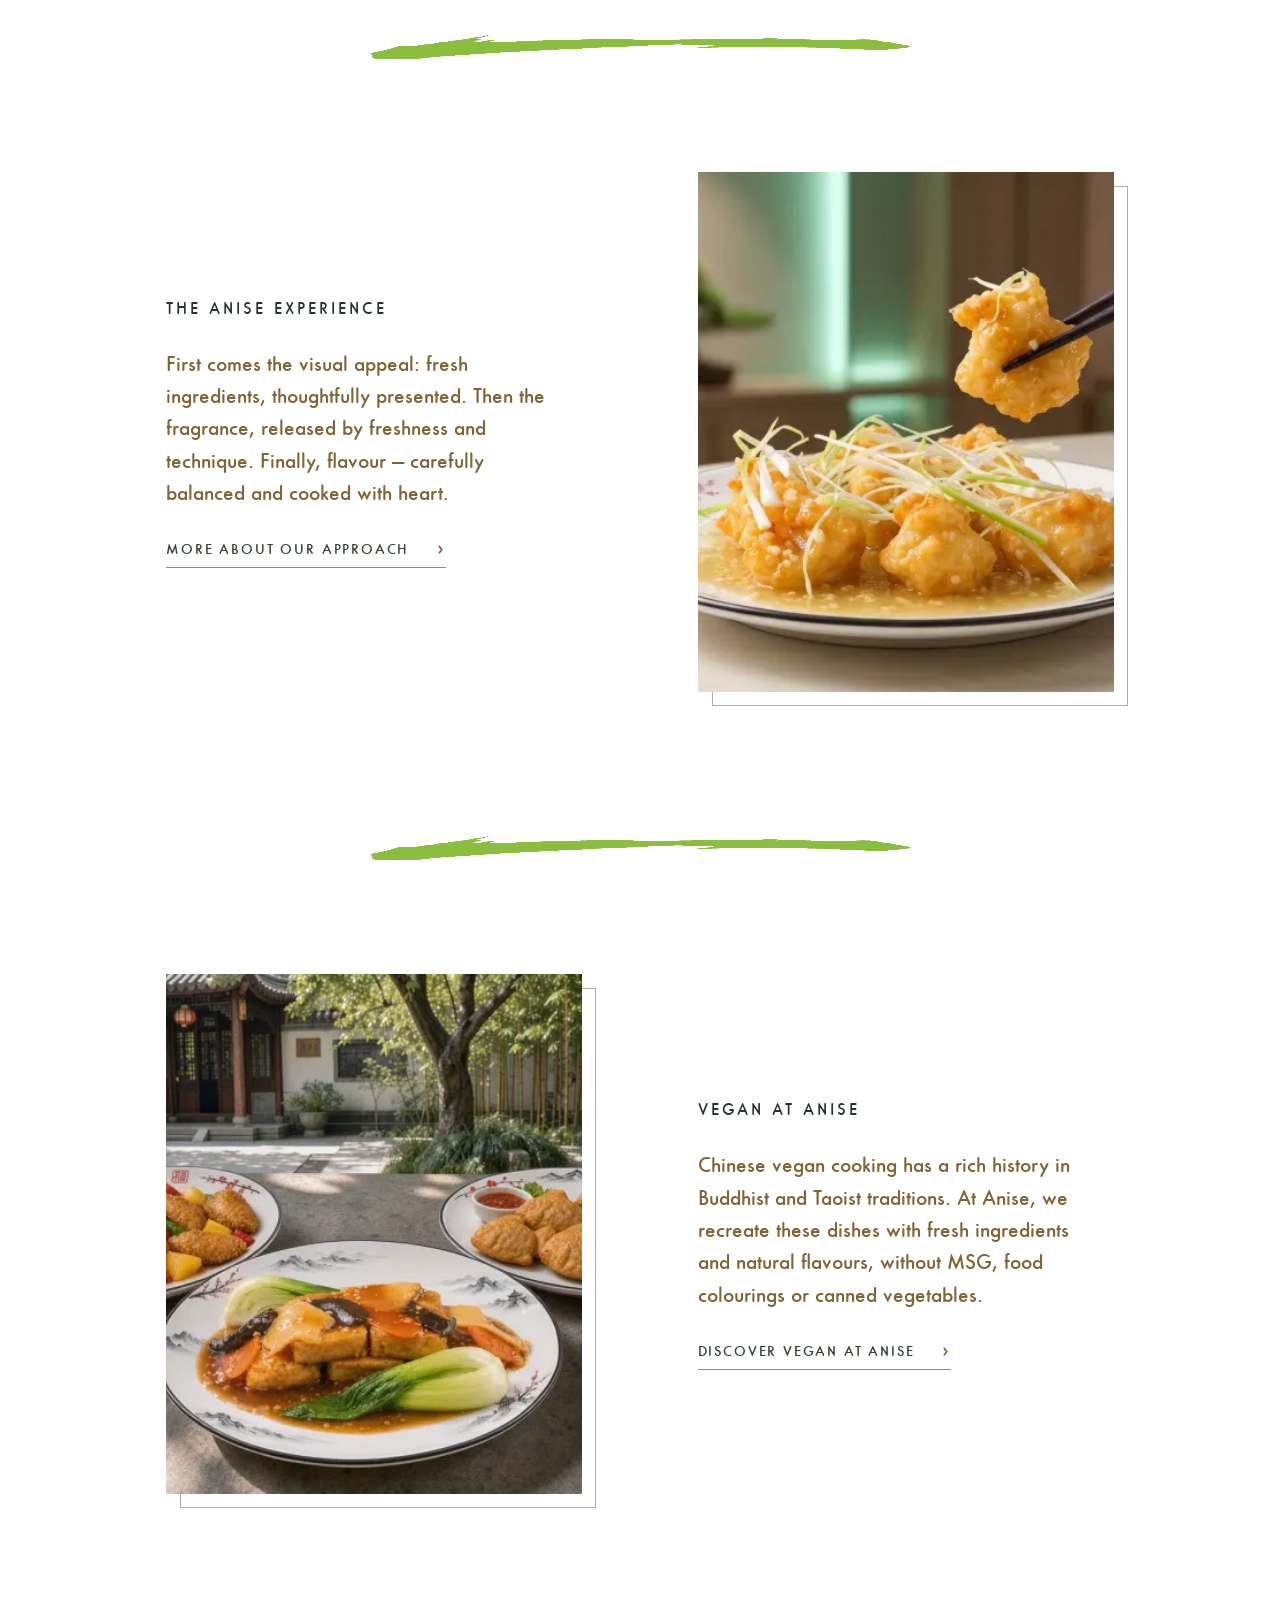
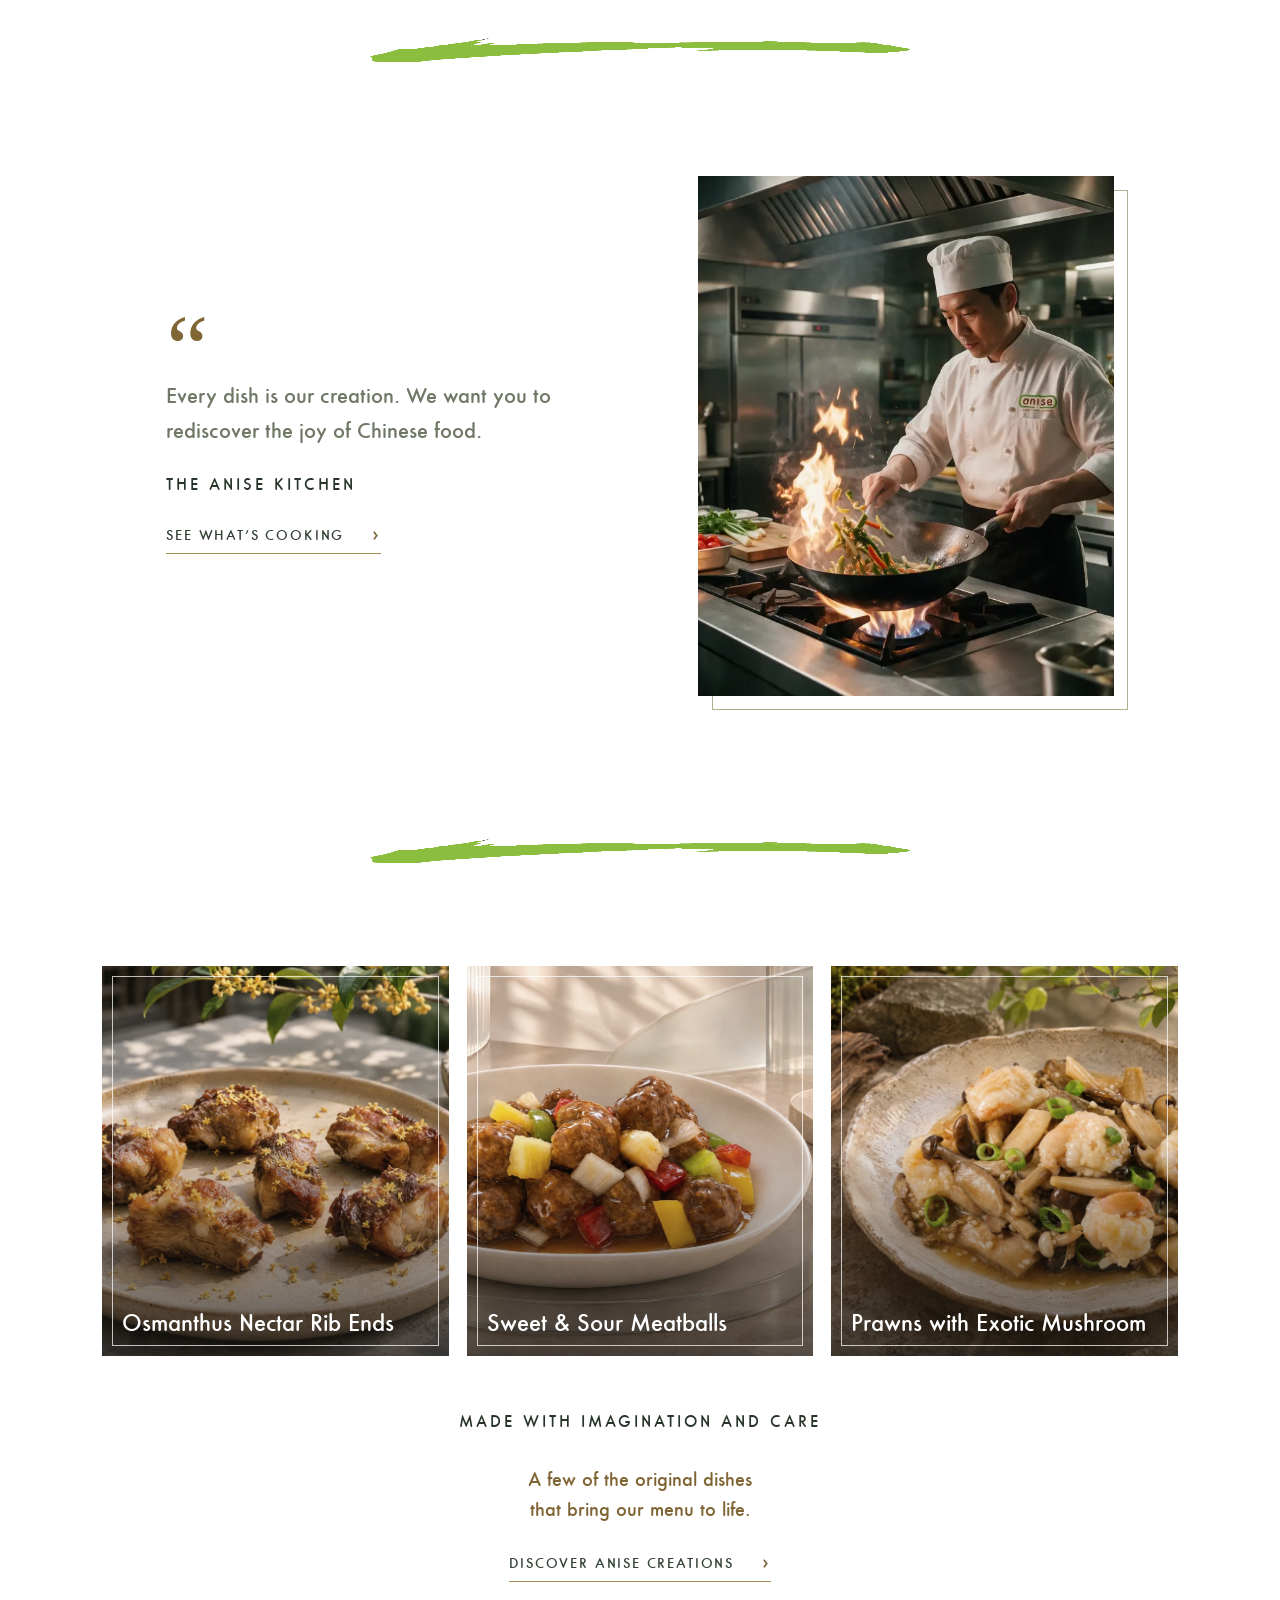
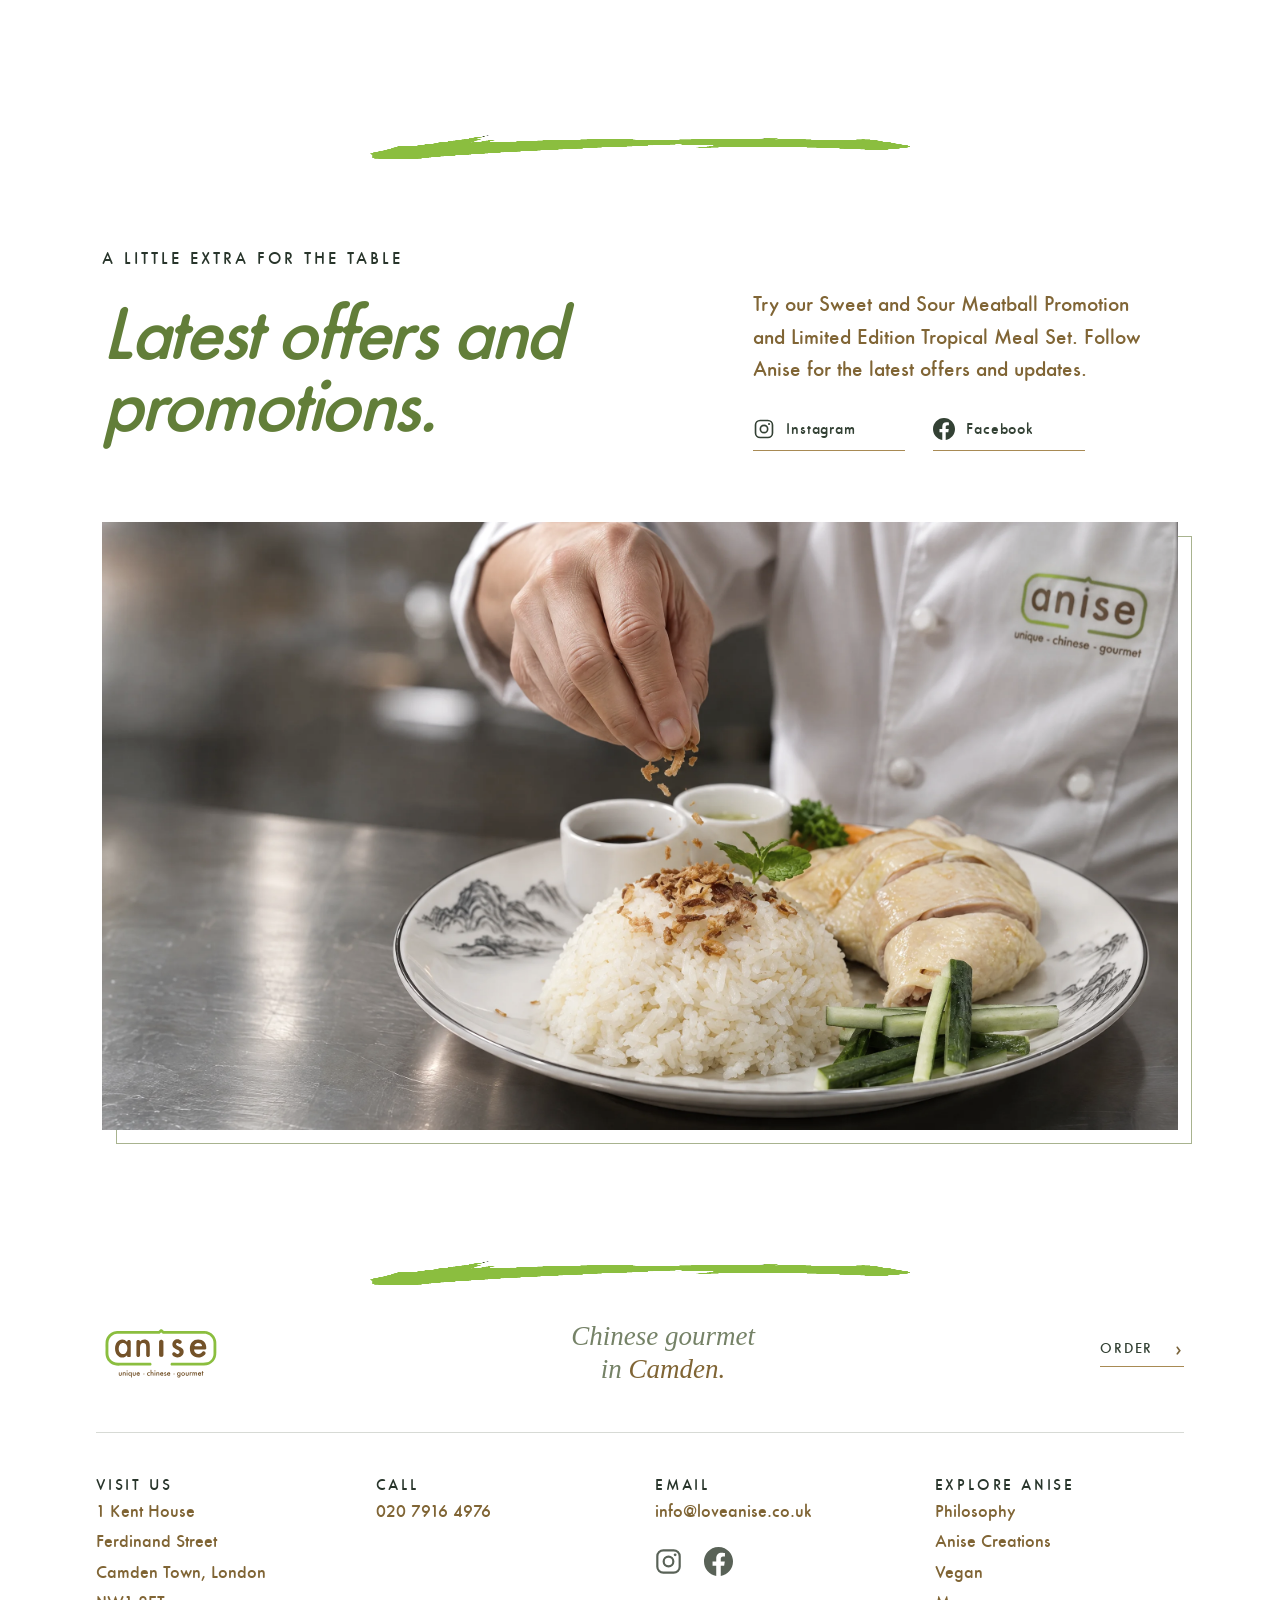
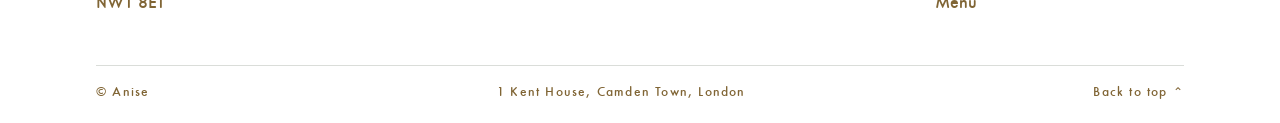
==== commit 25eda496: "seo and indexes" ====
--- a/index.html
+++ b/index.html
@@ -1,6 +1,6 @@
 <!doctype html>
 <html lang="en">
-<head><meta charset="utf-8"><meta name="viewport" content="width=device-width, initial-scale=1"><meta name="theme-color" content="#f4f1e9"><title>Anise Chinese Gourmet | Chinese Takeaway & Delivery in Camden</title><meta name="description" content="Discover thoughtful Chinese cooking at Anise in Camden. Explore our menu, including vegan dishes, for takeaway and delivery."><meta name="robots" content="index, follow"><link rel="canonical" href="https://www.loveanise.co.uk/"><meta property="og:type" content="website"><meta property="og:title" content="Anise Chinese Gourmet | Camden"><meta property="og:description" content="Thoughtful Chinese cooking, made with the best sourced produce."><meta property="og:url" content="https://www.loveanise.co.uk/"><meta name="twitter:card" content="summary"><script type="application/ld+json">{"@context":"https://schema.org","@type":"Restaurant","name":"Anise Chinese Gourmet","url":"https://www.loveanise.co.uk/","servesCuisine":"Chinese","telephone":"+442079164976","email":"info@loveanise.co.uk","address":{"@type":"PostalAddress","streetAddress":"1 Kent House, Ferdinand Street","addressLocality":"London","postalCode":"NW1 8ET","addressCountry":"GB"},"hasMenu":"https://www.loveanise.co.uk/menu"}</script><link rel="preload" as="image" href="public/images/chinese-plum.webp" fetchpriority="high"><link rel="preload" as="font" type="font/woff2" href="public/fonts/station-webfont.woff2" crossorigin><link rel="stylesheet" href="styles.css?v=footer-social2"><link rel="stylesheet" href="analytics.css?v=1"></head>
+<head><meta charset="utf-8"><meta name="viewport" content="width=device-width, initial-scale=1"><meta name="theme-color" content="#f4f1e9"><title>Anise Chinese Gourmet | Chinese Takeaway & Delivery in Camden</title><meta name="description" content="Discover thoughtful Chinese cooking at Anise in Camden. Explore our menu, including vegan dishes, for takeaway and delivery."><link rel="canonical" href="https://www.loveanise.co.uk/"><meta property="og:type" content="website"><meta property="og:title" content="Anise Chinese Gourmet | Camden"><meta property="og:description" content="Thoughtful Chinese cooking, made with the best sourced produce."><meta property="og:url" content="https://www.loveanise.co.uk/"><meta name="twitter:card" content="summary"><script type="application/ld+json">{"@context":"https://schema.org","@type":"Restaurant","name":"Anise Chinese Gourmet","url":"https://www.loveanise.co.uk/","servesCuisine":"Chinese","telephone":"+442079164976","email":"info@loveanise.co.uk","address":{"@type":"PostalAddress","streetAddress":"1 Kent House, Ferdinand Street","addressLocality":"London","postalCode":"NW1 8ET","addressCountry":"GB"},"hasMenu":"https://www.loveanise.co.uk/menu"}</script><link rel="preload" as="image" href="public/images/chinese-plum.webp" fetchpriority="high"><link rel="preload" as="font" type="font/woff2" href="public/fonts/station-webfont.woff2" crossorigin><link rel="stylesheet" href="styles.css?v=footer-social2"><link rel="stylesheet" href="analytics.css?v=1"></head>
 <body class="home-page">
   <a class="skip-link" href="#main-content">Skip to content</a>
   <header class="site-header"><a class="brand" href="#main-content" aria-label="Anise home"><img width="595" height="266" src="public/images/anise-logo.svg?v=safari20261105" alt="Anise"></a><button class="menu-toggle" aria-expanded="false" aria-controls="site-nav" aria-label="Open menu"><span></span><span></span><span class="sr-only">Toggle menu</span></button><nav id="site-nav" class="site-nav" aria-label="Main navigation"><a href="philosophy">Philosophy</a><a href="creations">Anise Creations</a><a href="vegan">Vegan</a><a href="menu">Menu</a><a href="order">Order</a></nav></header>
